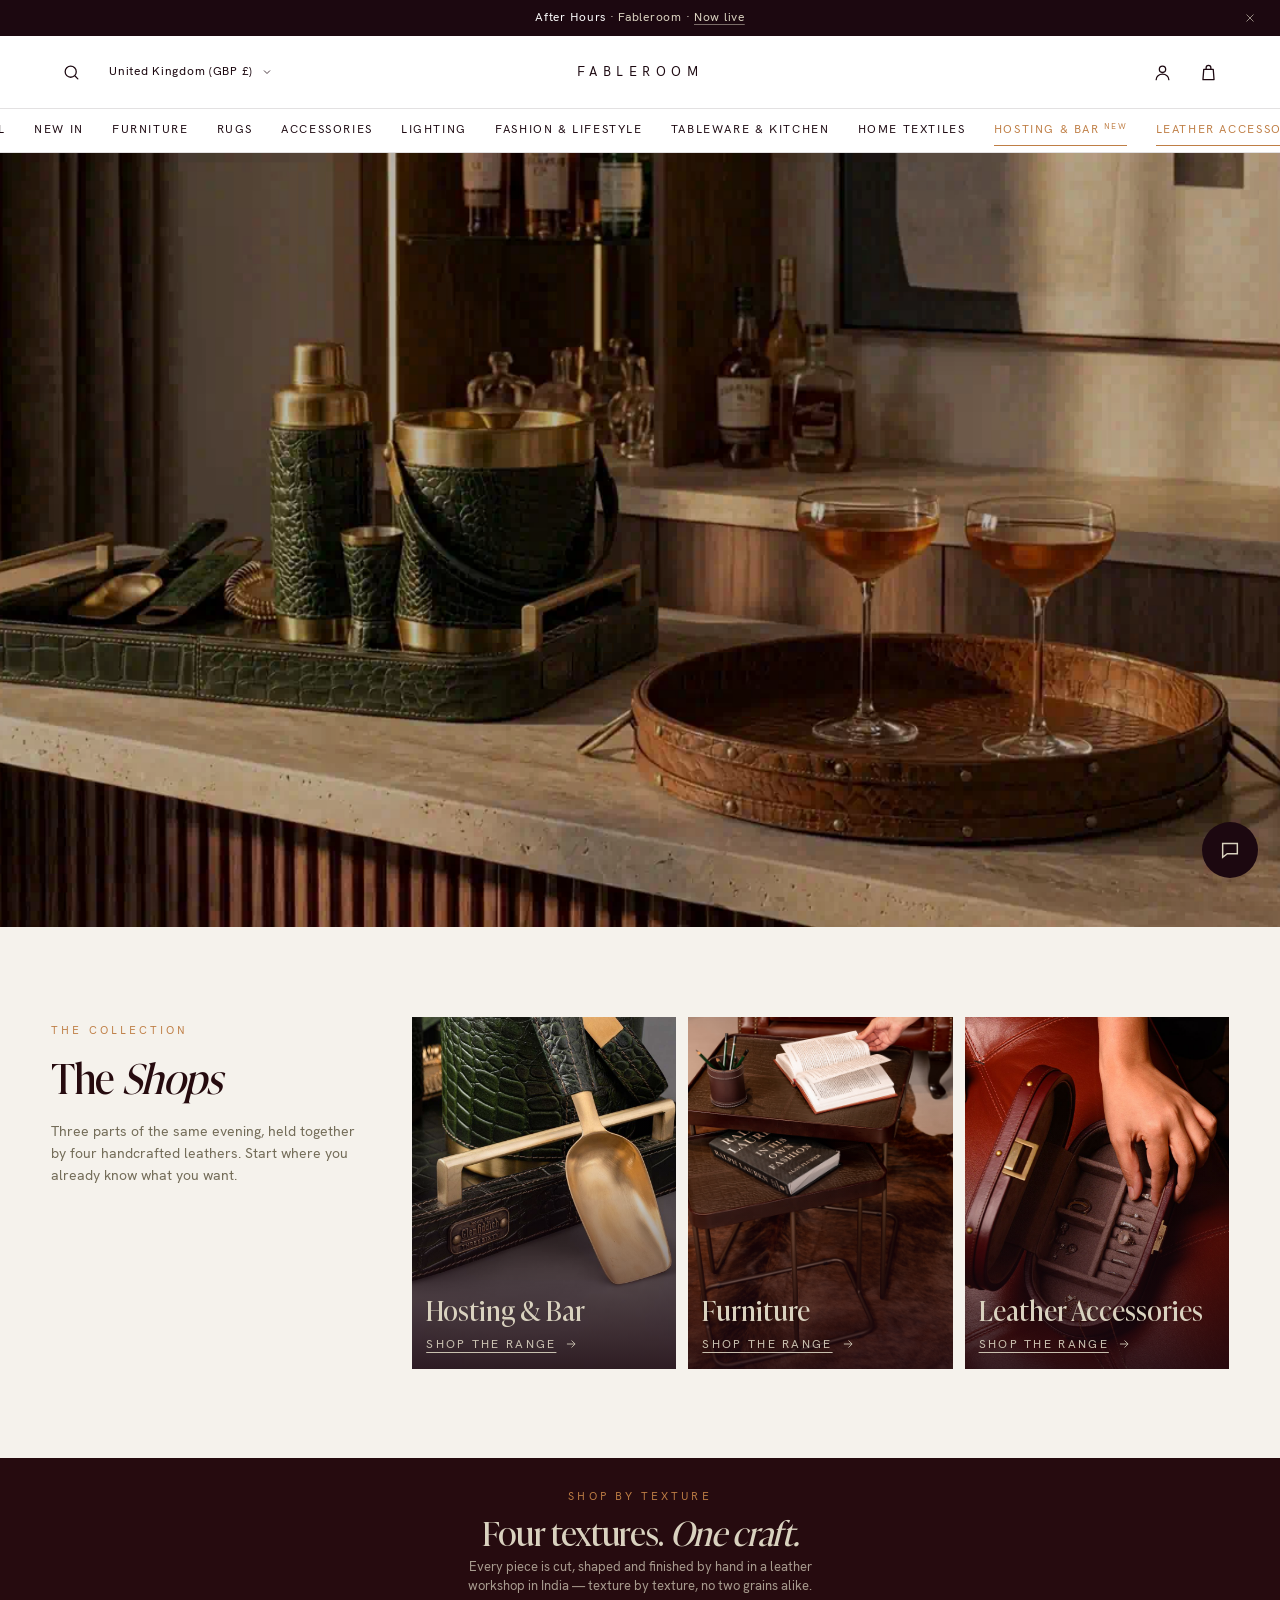
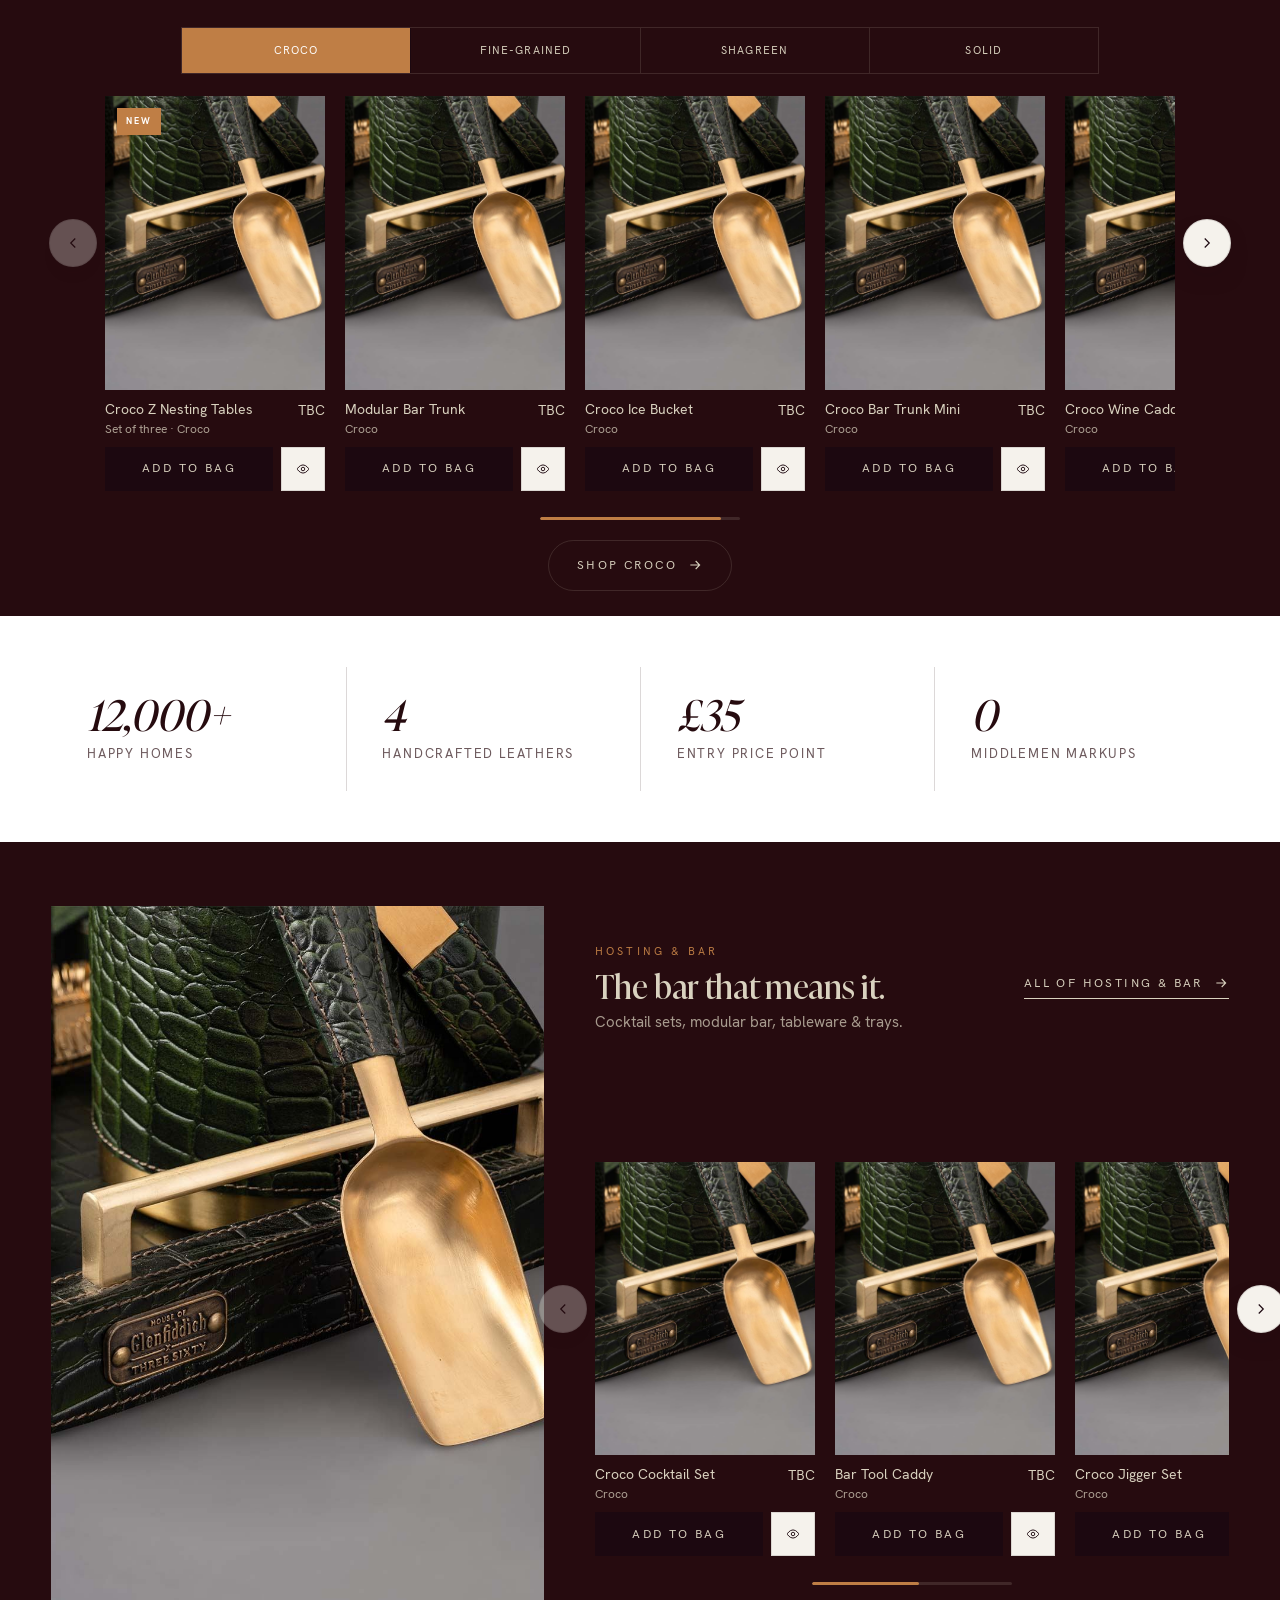
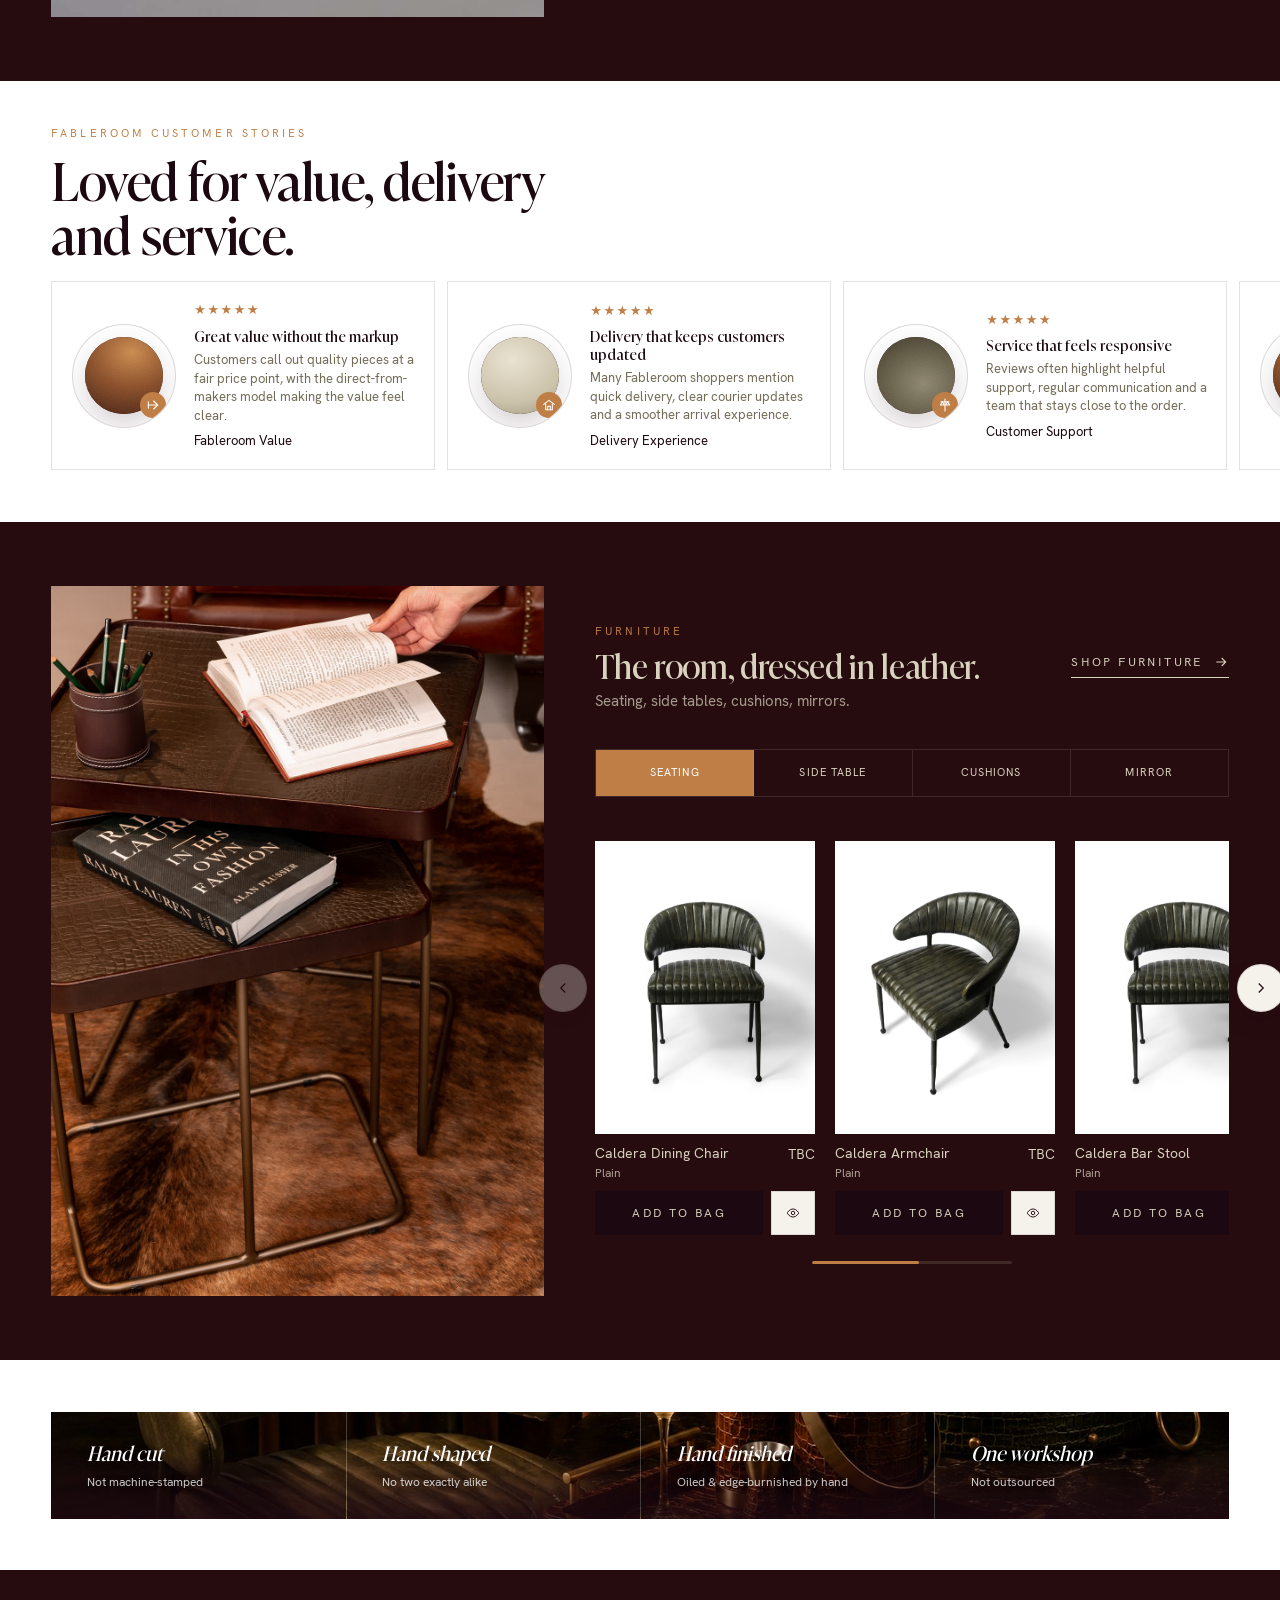
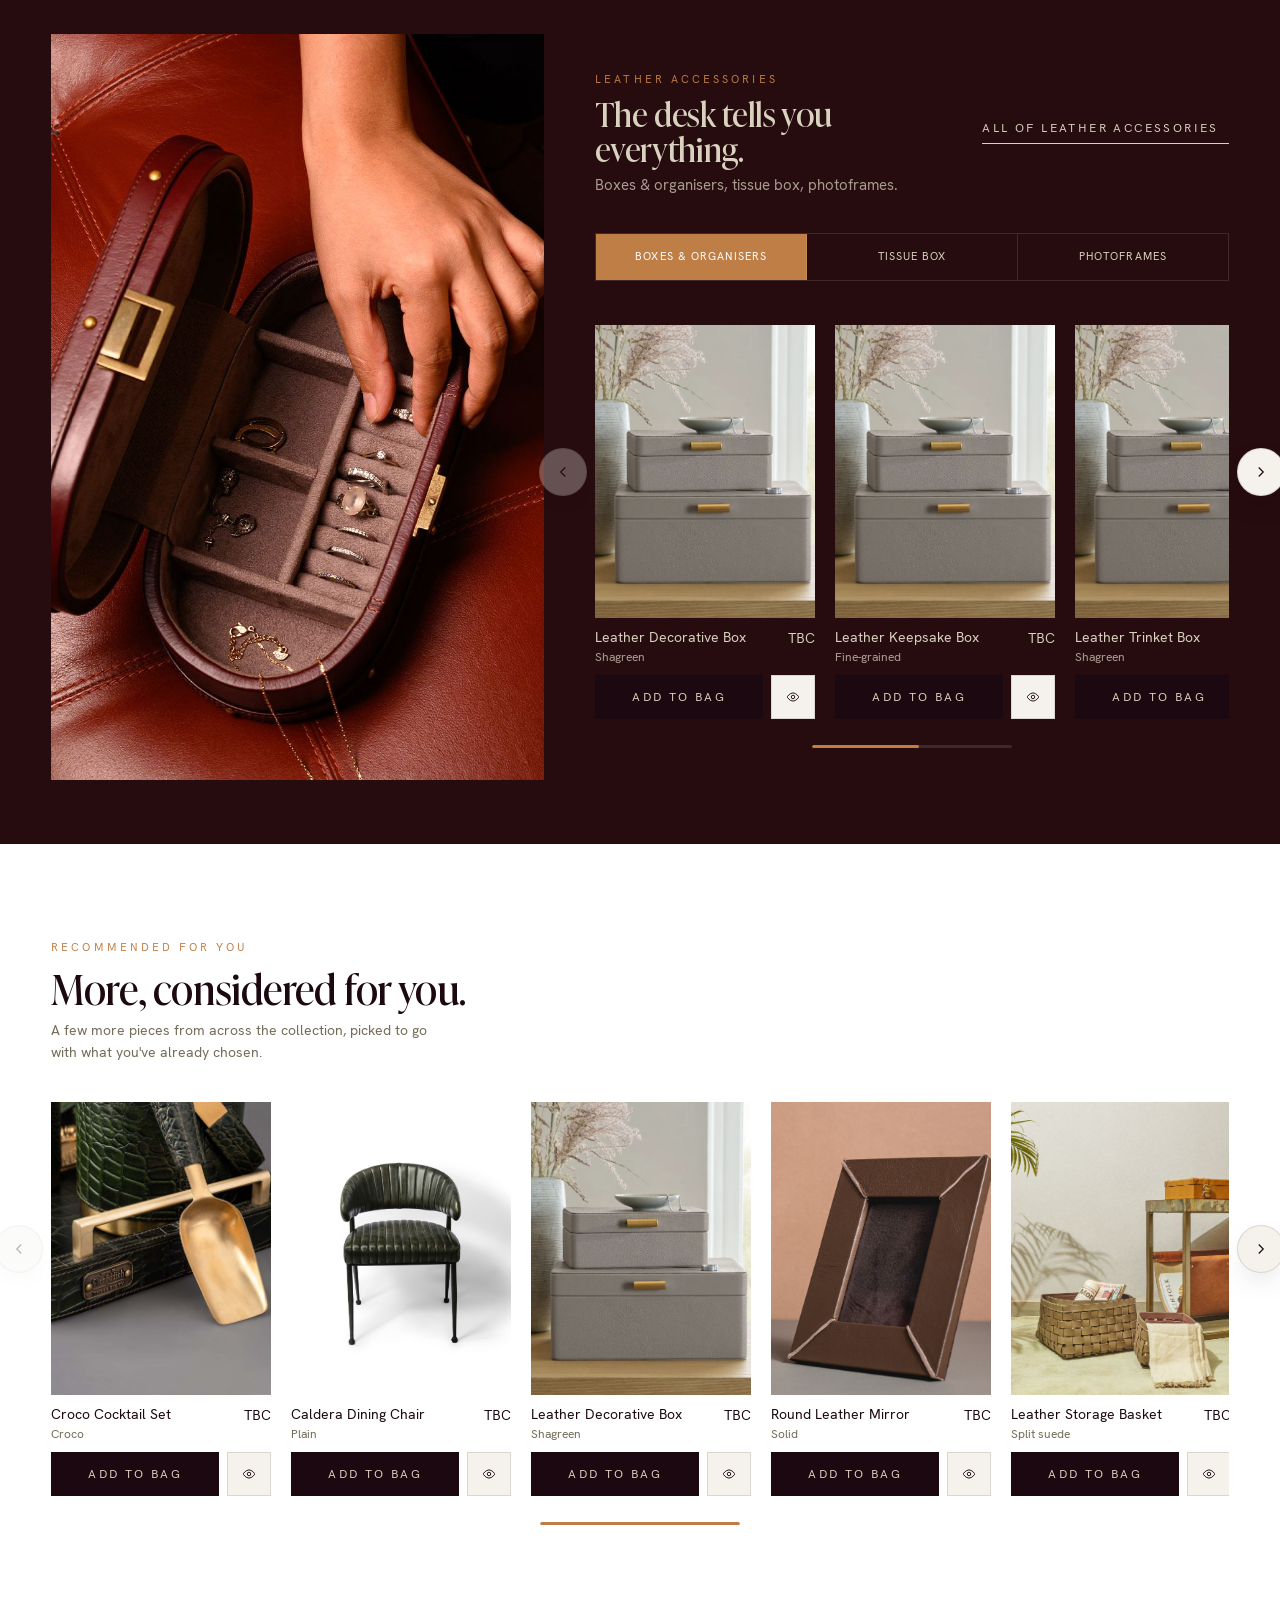
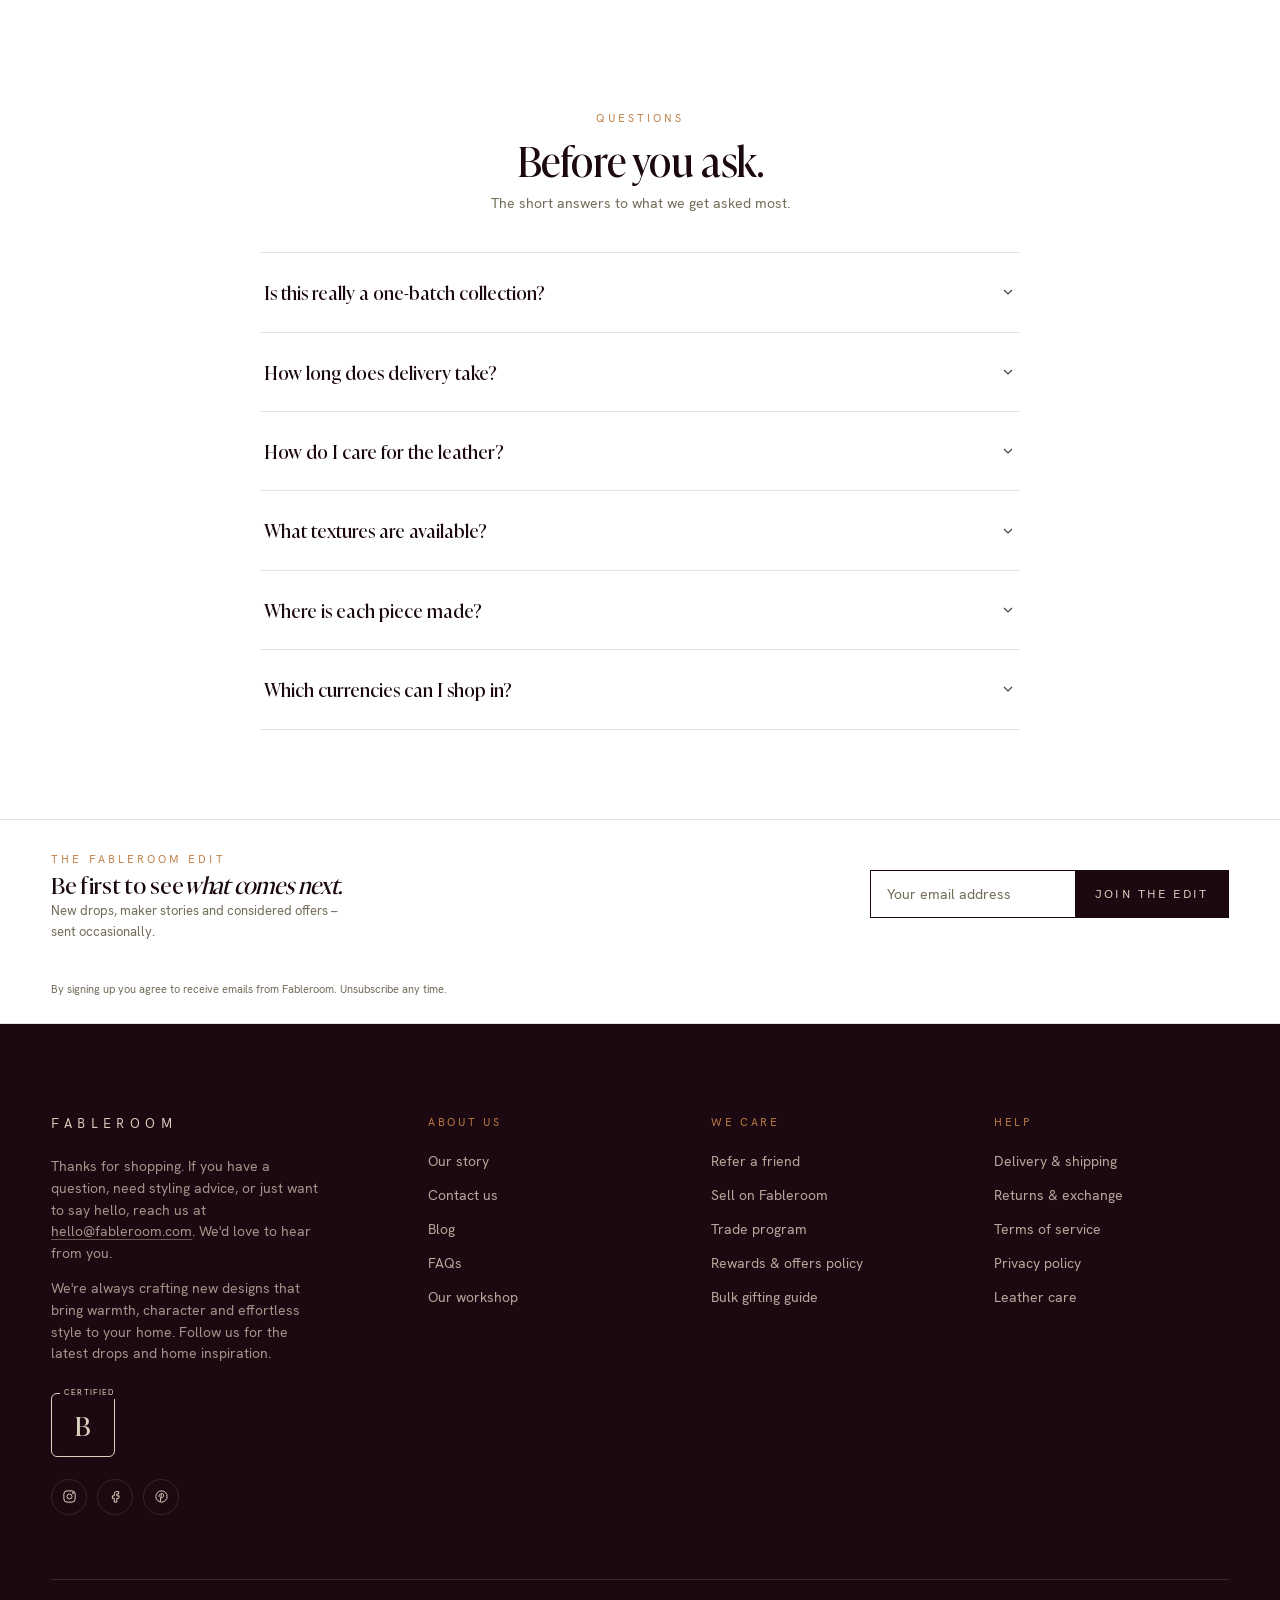
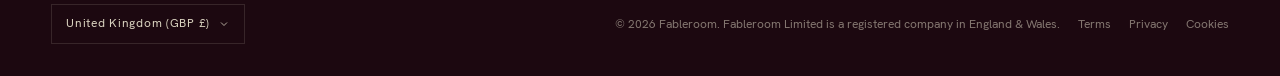
==== after-hours.html @ 5e35eaef "Underline the active subcategory tab on mobile Explicit follow-up to the borderless-tabs change - th" ====
﻿<!DOCTYPE html>
<html lang="en-GB">
<head>
<meta charset="utf-8">
<meta name="viewport" content="width=device-width, initial-scale=1">
<title>After Hours. – Fableroom</title>
<meta name="description" content="After Hours. A leather collection for evenings worth dressing for. 28 styles. Handmade in India.">
<link rel="stylesheet" href="brand-fonts.css">
<style>
:root{
  --licorice:#260B0F;
  --deep:#1C0810;
  --caramel:#BF7E45;
  --bone:#D9D2BF;
  --grey:#736C58;
  --off:#F5F2EC;
  --ink:#1C0810;
  --ink-soft:#4A3A3A;
  --line:rgba(28,8,16,.12);
  --line-dark:rgba(217,210,191,.14);
  --font-display:'IvyPresto Display',Georgia,'Times New Roman',serif;
  --font-body:'HK Grotesk',system-ui,-apple-system,'Segoe UI',sans-serif;
  --ease:cubic-bezier(.22,.61,.36,1);
  --ease-out:cubic-bezier(.16,1,.3,1);
  --t-fast:220ms;
  --t-med:360ms;
  --t-slow:640ms;
  --nav-h:72px;
  --promo-h:36px;
  --gutter:clamp(20px,4vw,64px);
  --max:1440px;
  --band-pad:clamp(24px,7vw,140px);
  /* Spacing scale – every section's vertical rhythm and every grid gap draws from these, so spacing reads as one system rather than one-off values per section. */
  --space-xs:clamp(8px,1vw,12px);
  --space-sm:clamp(12px,1.6vw,20px);
  --space-md:clamp(20px,2.6vw,32px);
  --space-lg:clamp(32px,4vw,48px);
  --sec-pad:clamp(56px,7vw,96px);
  --sec-pad-lg:clamp(80px,9.5vw,140px);
}
*{box-sizing:border-box;margin:0;padding:0}
html{scroll-behavior:smooth;-webkit-text-size-adjust:100%}
body{background:#fff;color:var(--ink);font-family:var(--font-body);font-size:15px;line-height:1.6;-webkit-font-smoothing:antialiased;overflow-x:hidden}
img,svg{display:block;max-width:100%}
a{color:inherit;text-decoration:none}
button{font:inherit;color:inherit;background:none;border:0;cursor:pointer}
ul{list-style:none}
:focus-visible{outline:2px solid var(--caramel);outline-offset:3px;border-radius:2px}
.sr-only{position:absolute;width:1px;height:1px;padding:0;margin:-1px;overflow:hidden;clip:rect(0,0,0,0);white-space:nowrap;border:0}

.wrap{max-width:var(--max);margin:0 auto;padding-left:var(--gutter);padding-right:var(--gutter)}
.eyebrow{font-family:var(--font-body);font-size:11px;font-weight:500;letter-spacing:.28em;text-transform:uppercase;color:var(--caramel)}
.display{font-family:var(--font-display);font-weight:400;letter-spacing:-.01em;line-height:1}
.display em{font-style:italic}
h2.display{font-size:clamp(34px,4.4vw,60px);line-height:1.02}
.sec-head{display:flex;align-items:flex-end;justify-content:space-between;gap:24px;margin-bottom:clamp(28px,3vw,44px)}
.sec-head .num{font-family:var(--font-display);font-style:italic;font-size:clamp(40px,5vw,68px);color:var(--caramel);line-height:.9;margin-right:20px}
.sec-head .lede{color:var(--grey);max-width:44ch;font-size:15px;margin-top:10px}
.link-arrow{display:inline-flex;align-items:center;gap:10px;font-size:12px;letter-spacing:.2em;text-transform:uppercase;font-weight:500;padding-bottom:6px;position:relative;white-space:nowrap}
.link-arrow::after{content:"";position:absolute;left:0;right:0;bottom:0;height:1px;background:currentColor;transform-origin:left;transition:transform var(--t-med) var(--ease)}
.link-arrow:hover::after,.link-arrow:focus-visible::after{transform:scaleX(.4)}
.link-arrow svg{width:16px;height:16px;transition:transform var(--t-med) var(--ease)}
.link-arrow:hover svg{transform:translateX(4px)}
/* Reusable pill modifier — a bordered, no-underline pill instead of the plain underlined
   link style. First built for Shop by Texture's "Shop All" CTA (.mf-foot), now also used
   for the category-split sections' "All of..." link, moved up beside the heading. */
.link-arrow.pill{padding:10px 20px;border:1px solid var(--line);border-radius:999px;flex:none}
.link-arrow.pill::after{content:none}
.link-arrow.pill:hover{background:var(--caramel);border-color:var(--caramel);color:#fff}
.category-split.on-colored .link-arrow.pill{border-color:var(--line-dark)}

/* ---------- Image placeholders (swap for renders) ---------- */
.ph{position:relative;overflow:hidden;background:#3a1a16;isolation:isolate}
.ph::before{content:"";position:absolute;inset:0;background:var(--ph-bg,linear-gradient(135deg,#4a2118 0%,#2a0f12 55%,#1c0810 100%))}
.ph::after{content:"";position:absolute;inset:-50%;opacity:.28;mix-blend-mode:soft-light;background-image:url("data:image/svg+xml,%3Csvg xmlns='http://www.w3.org/2000/svg' width='160' height='160'%3E%3Cfilter id='n'%3E%3CfeTurbulence type='fractalNoise' baseFrequency='.85' numOctaves='3' stitchTiles='stitch'/%3E%3C/filter%3E%3Crect width='100%25' height='100%25' filter='url(%23n)'/%3E%3C/svg%3E");background-size:160px 160px}
.ph .ph-tag{position:absolute;left:14px;bottom:12px;z-index:1;font-size:10px;letter-spacing:.18em;text-transform:uppercase;color:rgba(217,210,191,.55);pointer-events:none}
.ph.img-cover{width:100%;height:100%;object-fit:cover;display:block;background:#e9e3d6}
.ph.img-cover::before,.ph.img-cover::after{content:none}
.hero .ph-tag,.tile .ph-tag,.furniture .visual .ph-tag,.modal .media .ph-tag{left:auto;bottom:auto;top:14px;right:14px;text-align:right}
.ph.warm{--ph-bg:radial-gradient(120% 90% at 70% 30%,#8a4a2a 0%,#4a2118 40%,#1c0810 100%)}
.ph.olive{--ph-bg:radial-gradient(110% 90% at 30% 70%,#5b5a3a 0%,#33301f 45%,#1c0810 100%)}
.ph.caramel{--ph-bg:radial-gradient(120% 100% at 60% 20%,#c98a4e 0%,#8a4f2a 45%,#3a1a12 100%)}
.ph.bone{--ph-bg:radial-gradient(120% 100% at 40% 30%,#e9e2d0 0%,#c9c0a8 55%,#8f846b 100%)}
.ph.grey{--ph-bg:radial-gradient(110% 90% at 60% 60%,#8e8670 0%,#5f5843 50%,#2f2a20 100%)}
.ph.deep{--ph-bg:radial-gradient(120% 100% at 50% 100%,#3a1414 0%,#1c0810 65%)}
.ph.croco{--ph-bg:repeating-radial-gradient(circle at 30% 30%,rgba(255,255,255,.04) 0 3px,transparent 3px 9px),radial-gradient(120% 100% at 60% 30%,#6b3a22 0%,#3a1a12 55%,#1c0810 100%)}
.ph.shagreen{--ph-bg:repeating-radial-gradient(circle,rgba(255,255,255,.07) 0 1px,transparent 1px 5px),radial-gradient(120% 100% at 40% 40%,#7a6b52 0%,#4d4331 55%,#2a2318 100%)}
.ph.hair{--ph-bg:repeating-linear-gradient(112deg,rgba(255,255,255,.05) 0 1px,transparent 1px 4px),radial-gradient(120% 100% at 50% 20%,#a07a58 0%,#5a3a26 50%,#2a1610 100%)}
.ph.waxy{--ph-bg:linear-gradient(160deg,rgba(255,255,255,.14),transparent 40%),radial-gradient(120% 100% at 60% 60%,#8a4a2a 0%,#5a2a1a 50%,#2a1010 100%)}

/* ---------- Promo bar ---------- */
.promo{background:var(--deep);color:var(--bone);height:var(--promo-h);display:flex;align-items:center;justify-content:center;position:relative;font-size:12px;letter-spacing:.06em;transition:height var(--t-med) var(--ease),opacity var(--t-med) var(--ease)}
.promo[hidden]{display:none}
.promo b{font-weight:500;color:#fff}
.promo .promo-msgs{position:relative;height:100%;display:grid;place-items:center;overflow:hidden;flex:1;text-align:center;padding:0 48px}
.promo .promo-msgs span{grid-area:1/1;opacity:0;transform:translateY(8px);transition:opacity var(--t-slow) var(--ease),transform var(--t-slow) var(--ease)}
.promo .promo-msgs span.is-on{opacity:1;transform:none}
.promo .promo-msgs a{text-decoration:underline;text-underline-offset:3px;text-decoration-color:rgba(217,210,191,.5)}
.promo-close{position:absolute;right:12px;top:0;height:100%;width:36px;display:grid;place-items:center;color:var(--bone);opacity:.7;transition:opacity var(--t-fast)}
.promo-close:hover{opacity:1}

/* ---------- Header / nav ---------- */
.site-header{position:sticky;top:0;z-index:60;background:#fff;border-bottom:1px solid var(--line);transition:box-shadow var(--t-med) var(--ease),background var(--t-med) var(--ease)}
.site-header.is-stuck{box-shadow:0 8px 32px -18px rgba(28,8,16,.35);background:rgba(245,242,236,.94);backdrop-filter:saturate(1.2) blur(10px)}
.nav-row{height:var(--nav-h);display:grid;grid-template-columns:1fr auto 1fr;align-items:center;transition:height var(--t-med) var(--ease)}
.site-header.is-stuck .nav-row{height:60px}
.logo{font-family:var(--font-body);font-weight:500;letter-spacing:.42em;font-size:13px;text-transform:uppercase;justify-self:center;color:var(--ink)}
.nav-left,.nav-right{display:flex;align-items:center;gap:6px}
.nav-right{justify-self:end}
.icon-btn{width:40px;height:40px;display:grid;place-items:center;border-radius:50%;position:relative;color:var(--ink);transition:background var(--t-fast)}
.icon-btn:hover{background:rgba(28,8,16,.06)}
.icon-btn svg{width:19px;height:19px;stroke:currentColor;fill:none;stroke-width:1.6;stroke-linecap:round;stroke-linejoin:round}
.bag-count{position:absolute;top:5px;right:3px;min-width:16px;height:16px;padding:0 4px;border-radius:999px;background:var(--caramel);color:var(--deep);font-size:10px;font-weight:600;display:grid;place-items:center;transform:scale(0);transition:transform var(--t-med) var(--ease-out)}
.bag-count.is-on{transform:scale(1)}
.bag-count.bump{animation:bump 420ms var(--ease-out)}
@keyframes bump{0%{transform:scale(1)}40%{transform:scale(1.35)}100%{transform:scale(1)}}
.burger{display:none}
.burger span{display:block;width:20px;height:1.5px;background:currentColor;margin:5px auto;transition:transform var(--t-med) var(--ease),opacity var(--t-fast)}

.nav-cats{border-top:1px solid var(--line);display:flex;justify-content:center;gap:clamp(14px,2.2vw,34px);height:44px;align-items:center;font-size:11.5px;letter-spacing:.14em;text-transform:uppercase;font-weight:500;transition:height var(--t-med) var(--ease),opacity var(--t-med) var(--ease)}
.site-header.is-stuck .nav-cats{height:0;opacity:0;overflow:hidden;border-top-color:transparent}
.nav-cats a{position:relative;padding:6px 0;white-space:nowrap}
.nav-cats a::after{content:"";position:absolute;left:0;right:0;bottom:0;height:1px;background:var(--caramel);transform:scaleX(0);transform-origin:left;transition:transform var(--t-med) var(--ease)}
.nav-cats a:hover::after,.nav-cats a:focus-visible::after,.nav-cats a.is-new::after{transform:scaleX(1)}
.nav-cats a.is-new{color:var(--caramel)}
.nav-cats .tag-new{font-size:8px;letter-spacing:.2em;vertical-align:top;margin-left:4px;color:var(--caramel)}

/* Currency dropdown */
.dd{position:relative}
.dd-btn{display:inline-flex;align-items:center;gap:8px;height:40px;padding:0 12px;border-radius:999px;font-size:12px;letter-spacing:.06em;transition:background var(--t-fast)}
.dd-btn:hover{background:rgba(28,8,16,.06)}
.dd-btn svg{width:12px;height:12px;stroke:currentColor;fill:none;stroke-width:1.6;transition:transform var(--t-med) var(--ease)}
.dd.is-open .dd-btn svg{transform:rotate(180deg)}
.dd-menu{position:absolute;top:calc(100% + 8px);right:0;min-width:200px;background:#fff;border:1px solid var(--line);box-shadow:0 18px 48px -20px rgba(28,8,16,.4);padding:6px;opacity:0;transform:translateY(-6px);pointer-events:none;transition:opacity var(--t-fast) var(--ease),transform var(--t-fast) var(--ease);z-index:70}
.dd.is-open .dd-menu{opacity:1;transform:none;pointer-events:auto}
.dd-menu.up{top:auto;bottom:calc(100% + 8px);right:auto;left:0}
.dd-menu button{display:flex;width:100%;justify-content:space-between;align-items:center;padding:10px 12px;font-size:13px;text-align:left;transition:background var(--t-fast)}
.dd-menu button:hover{background:var(--off)}
.dd-menu button[aria-selected="true"]{color:var(--caramel)}
.dd-menu button small{color:var(--grey);font-size:11px}

/* Drawer */
.drawer{position:fixed;inset:0;z-index:80;pointer-events:none}
.drawer .scrim{position:absolute;inset:0;background:rgba(28,8,16,.5);opacity:0;transition:opacity var(--t-med) var(--ease)}
.drawer .panel{position:absolute;top:0;left:0;bottom:0;width:min(86vw,380px);background:var(--off);transform:translateX(-100%);transition:transform var(--t-slow) var(--ease-out);display:flex;flex-direction:column;padding:20px 24px 32px;overflow-y:auto}
.drawer.is-open{pointer-events:auto}
.drawer.is-open .scrim{opacity:1}
.drawer.is-open .panel{transform:none}
.drawer-head{display:flex;justify-content:space-between;align-items:center;margin-bottom:24px}
.drawer nav a{display:flex;justify-content:space-between;align-items:center;padding:14px 0;border-bottom:1px solid var(--line);font-size:14px;letter-spacing:.1em;text-transform:uppercase;font-weight:500}
.drawer nav a.is-new{color:var(--caramel)}
.drawer .drawer-foot{margin-top:auto;padding-top:24px;color:var(--grey);font-size:13px}

/* ---------- Hero ---------- */
.hero{position:relative;height:clamp(560px,86vh,860px);color:var(--bone);display:flex;align-items:flex-end;overflow:hidden}
.hero .ph{position:absolute;inset:0;z-index:0;transform:scale(1.06);transition:transform 1.8s var(--ease-out)}
.hero.is-in .ph{transform:scale(1)}
.hero .ph::before{background:var(--ph-bg)}
.hero-video{position:absolute;inset:0;z-index:1;width:100%;height:100%;object-fit:cover;transform:scale(1.06);transition:transform 1.8s var(--ease-out)}
.hero.is-in .hero-video{transform:scale(1)}
.hero-video.mobile{display:none}
@media (max-width:900px){
  .hero-video.desktop{display:none}
  .hero-video.mobile{display:block}
}
.btn{display:inline-flex;align-items:center;justify-content:center;gap:10px;height:48px;padding:0 26px;font-size:12px;letter-spacing:.2em;text-transform:uppercase;font-weight:500;transition:background var(--t-fast),color var(--t-fast),transform var(--t-fast),border-color var(--t-fast)}
.btn:active{transform:translateY(1px)}
.btn-caramel{background:var(--caramel);color:var(--deep)}
.btn-caramel:hover{background:#cf9058}
.btn-outline{border:1px solid currentColor}
.btn-outline:hover{background:var(--bone);color:var(--deep);border-color:var(--bone)}
.btn-dark{background:var(--deep);color:var(--bone)}
.btn-dark:hover{background:var(--licorice)}

/* ---------- Reveal ---------- */
.reveal{opacity:0;transform:translateY(28px);transition:opacity var(--t-slow) var(--ease),transform var(--t-slow) var(--ease-out)}
.reveal.is-in{opacity:1;transform:none}
.reveal[data-delay="1"]{transition-delay:.08s}.reveal[data-delay="2"]{transition-delay:.16s}.reveal[data-delay="3"]{transition-delay:.24s}.reveal[data-delay="4"]{transition-delay:.32s}
/* Grouped grids/rows: the wrapper is the scroll trigger, but each child gets its own staggered fade+rise rather than moving as one flat block */
.mf-row-wrap.reveal{opacity:1;transform:none}
.mf-row-wrap.reveal .product-card{opacity:0;transform:translateY(22px);transition:opacity .7s var(--ease),transform .7s var(--ease-out)}
.mf-row-wrap.reveal.is-in .product-card{opacity:1;transform:none}
.mf-row-wrap.reveal .product-card:nth-child(2){transition-delay:.06s}
.mf-row-wrap.reveal .product-card:nth-child(3){transition-delay:.12s}
.mf-row-wrap.reveal .product-card:nth-child(4){transition-delay:.18s}
.mf-row-wrap.reveal .product-card:nth-child(5){transition-delay:.24s}
.mf-row-wrap.reveal .product-card:nth-child(6){transition-delay:.3s}
.mf-row-wrap.reveal .product-card:nth-child(7){transition-delay:.36s}
.mf-row-wrap.reveal .product-card:nth-child(8){transition-delay:.42s}

/* ---------- Categories (The Shops) ---------- */
.categories{background:var(--off);color:var(--ink);padding:var(--sec-pad) 0}
.categories .wrap{display:grid;grid-template-columns:minmax(300px,1.15fr) 3fr;gap:var(--space-lg);align-items:start}
#catTitle{white-space:nowrap;color:var(--licorice)}
.categories h2{font-size:clamp(30px,3.2vw,46px);line-height:1.05}
.categories .intro{color:var(--grey);font-size:14px;margin-top:22px;max-width:40ch;font-weight:300}
.tiles{display:grid;grid-template-columns:repeat(3,1fr);gap:var(--space-xs)}
.tile{position:relative;aspect-ratio:3/4;overflow:hidden;display:block;color:var(--bone)}
.tile .ph{position:absolute;inset:0;transition:transform 1.1s var(--ease-out)}
.tile:hover .ph,.tile:focus-visible .ph{transform:scale(1.06)}
/* Gradient overlay for tile caption legibility (category tiles only — product cards no longer
   use an overlay, see the .product-card comment below). */
.tile::before{content:"";position:absolute;inset:0;z-index:1;background:linear-gradient(0deg,rgba(28,8,16,.85) 0%,rgba(28,8,16,.38) 38%,rgba(28,8,16,.04) 62%,transparent 80%);pointer-events:none}
.tile .cap{position:absolute;left:14px;right:26px;bottom:14px;z-index:2;text-align:left}
.tile .cap h3{font-family:var(--font-display);font-size:clamp(20px,2.1vw,30px);font-weight:400;line-height:1.05}
.tile .cap .go{display:inline-flex;align-items:center;gap:8px;margin-top:12px;font-size:11.5px;letter-spacing:.2em;text-transform:uppercase;text-decoration:underline;text-underline-offset:4px;color:var(--bone);opacity:.9;transition:opacity var(--t-med),transform var(--t-med) var(--ease)}
.tile .cap .go svg{width:14px;height:14px}
.tile:hover .cap .go{opacity:1;transform:translateX(4px)}

/* ---------- Product cards (Shop by Texture + category-split group grids — plain photo, no gradient overlay, name/price sit below the image in normal flow) ---------- */
.product-card{position:relative;display:flex;flex-direction:column;gap:10px;cursor:pointer}
.product-card .media{position:relative;aspect-ratio:3/4;overflow:hidden;isolation:isolate}
.product-card .media .ph{position:absolute;inset:0;transition:transform 1s var(--ease-out)}
.product-card:hover .media .ph{transform:scale(1.05)}
.product-card .badge{position:absolute;top:12px;left:12px;z-index:3;font-size:9px;letter-spacing:.22em;text-transform:uppercase;font-weight:600;padding:6px 9px;background:var(--off);color:var(--deep)}
.product-card .badge.caramel{background:var(--caramel);color:#fff}
.product-card .wish{position:absolute;top:10px;right:10px;z-index:3;width:34px;height:34px;border-radius:50%;display:grid;place-items:center;background:rgba(245,242,236,.9);color:var(--deep);opacity:0;transform:translateY(-6px);transition:opacity var(--t-fast),transform var(--t-fast),color var(--t-fast)}
.product-card:hover .wish,.product-card:focus-within .wish,.product-card .wish[aria-pressed="true"]{opacity:1;transform:none}
.product-card .wish[aria-pressed="true"]{color:var(--caramel)}
.product-card .wish svg{width:16px;height:16px;fill:none;stroke:currentColor;stroke-width:1.6}
.product-card .wish[aria-pressed="true"] svg{fill:currentColor}
.product-card .info{display:flex;justify-content:space-between;gap:12px;align-items:flex-start}
.product-card .name{font-size:14px;font-weight:400;line-height:1.35;color:var(--bone)}
.product-card .name small{display:block;color:rgba(217,210,191,.75);font-size:12px;margin-top:2px}
.product-card .price{font-size:14px;font-weight:500;white-space:nowrap;color:var(--bone)}
.product-card .price s{color:rgba(217,210,191,.6);font-weight:300;margin-right:6px}
/* Quick actions sit below the card, in normal flow — never over the photo */
.product-card .quick{display:flex;gap:8px}
.product-card .quick .btn{flex:1;height:44px;padding:0 14px;font-size:12px;background:var(--deep);color:var(--bone)}
.product-card .quick .btn:hover{background:var(--licorice)}
.product-card .quick .btn-ghost{background:var(--off);color:var(--deep);flex:0 0 44px;border:1px solid var(--line)}
.product-card .quick .btn-ghost:hover{background:#fff;border-color:var(--deep)}
.btn.is-added{background:var(--deep)!important;color:var(--bone)!important}

/* ---------- Carousel ---------- */
.edit{padding:clamp(72px,9vw,128px) 0 clamp(56px,6vw,88px)}
.edit .sec-head{align-items:flex-end}
.edit .sec-head .title{display:flex;align-items:flex-end}
.carousel{position:relative}
.track{display:grid;grid-auto-flow:column;grid-auto-columns:calc((100% - 3*var(--gap))/4);gap:var(--gap);--gap:clamp(12px,1.6vw,24px);overflow-x:auto;scroll-snap-type:x mandatory;scrollbar-width:none;-ms-overflow-style:none;padding-bottom:4px;cursor:grab;scroll-behavior:smooth}
.track::-webkit-scrollbar{display:none}
.track.is-dragging{cursor:grabbing;scroll-snap-type:none;scroll-behavior:auto}
.track.is-dragging *{pointer-events:none;user-select:none}
.track>.product-card{scroll-snap-align:start}
.car-nav{position:absolute;top:calc((100% - 78px)/2);width:48px;height:48px;border-radius:50%;background:var(--off);border:1px solid var(--line);display:grid;place-items:center;z-index:3;transform:translateY(-50%);box-shadow:0 12px 30px -16px rgba(28,8,16,.5);transition:background var(--t-fast),opacity var(--t-fast),transform var(--t-fast)}
.car-nav:hover{background:#fff}
.car-nav:disabled{opacity:.3;cursor:default}
.car-nav svg{width:18px;height:18px;stroke:currentColor;fill:none;stroke-width:1.6}
.car-nav.prev{left:-24px}.car-nav.next{right:-24px}
.dots{display:flex;justify-content:center;gap:8px;margin-top:28px}
.dots button{width:28px;height:18px;display:grid;place-items:center}
.dots button i{display:block;width:100%;height:1.5px;background:rgba(28,8,16,.18);transition:background var(--t-med),transform var(--t-med)}
.dots button[aria-current="true"] i{background:var(--deep)}

/* ---------- Shop by Texture (formerly "Materials") — plain white section, no banner image behind the
   header (explicit client direction: this is an L3 product-discovery layer, not a hero-style lead-in),
   boxed tab bar with a solid active segment, and product cards instead of subcategory tiles ---------- */
.material-filter{position:relative;background:var(--licorice);color:var(--bone);padding:clamp(17px,2.15vw,25px) 0 clamp(17px,2.15vw,25px)}
.mf-head{width:100%;text-align:center;max-width:1020px;margin:0 auto}
.mf-head .eyebrow{color:var(--caramel)}
.mf-head h2{margin-top:8px;font-size:clamp(22px,2.6vw,34px);line-height:1.05;color:var(--bone);white-space:nowrap}
.mf-sub{margin:8px auto 0;max-width:52ch;color:rgba(217,210,191,.72);font-size:13px;line-height:1.4}
/* .tabs (base rule) sets flex-wrap:wrap and comes later in the cascade than a single-class .mf-tabs
   selector would, silently overriding nowrap — the two-class selector here wins on specificity so the
   tab bar reliably stays a single row instead of wrapping into an uneven, gap-leaving second line. */
.tabs.mf-tabs{justify-content:flex-start;flex-wrap:nowrap;gap:0;margin:var(--space-md) auto 0;width:100%;max-width:100%;border:1px solid var(--line-dark);overflow-x:auto;scrollbar-width:none;-ms-overflow-style:none}
.mf-tabs::-webkit-scrollbar{display:none}
.mf-tabs .tab{flex:1 1 0;min-width:122px;background:none;border:0;border-right:1px solid var(--line-dark);padding:14px 25px;font-size:11px;letter-spacing:.1em;text-transform:uppercase;color:var(--bone);white-space:nowrap;transition:background var(--t-fast),color var(--t-fast)}
.mf-tabs .tab:last-child{border-right:0}
.mf-tabs .tab[aria-selected="true"]{background:var(--caramel);color:#fff}
.mf-row-wrap{position:relative;z-index:3;margin-top:clamp(16px,2vw,22px);margin-left:auto;margin-right:auto}
/* max-width caps each row to a fixed number of cards' worth of width so the carousel
   ALWAYS shows a partial next card at the trailing edge on wide screens, instead of
   leaving it to chance whether the section's full available width happens to fit an
   exact number of cards (which produced no visible "peek" at some real browser widths —
   flagged explicitly: "product cards at 100% zoom should be 5th card half visible, i
   still don't see that change"). Below this width the row simply fills 100% and the
   peek still shows naturally since content still exceeds the container. */
#materials-filter .mf-row-wrap{max-width:calc(4.5 * clamp(180px,20vw,220px) + 4 * var(--space-sm))}
.grp-content .mf-row-wrap{max-width:calc(3.5 * clamp(190px,22vw,230px) + 3 * var(--space-sm))}
.mf-row{display:flex;gap:var(--space-sm);overflow-x:auto;scroll-behavior:smooth;scrollbar-width:none;-ms-overflow-style:none;padding-bottom:6px}
.mf-row.is-few{justify-content:center}
.mf-row::-webkit-scrollbar{display:none}
.mf-row .product-card{flex:0 0 clamp(180px,20vw,220px)}
.mf-row .product-card[hidden]{display:none}
/* Branded scroll progress — replaces the native scrollbar with something that matches the page */
.mf-scrollbar{position:relative;height:3px;max-width:200px;margin:20px auto 0;background:var(--line-dark);border-radius:999px;overflow:hidden}
.mf-scrollbar-thumb{position:absolute;top:0;left:0;height:100%;width:40%;background:var(--caramel);border-radius:999px;transform:translateX(0);transition:transform .12s linear}
/* Desktop-only prev/next arrows for the product row, reusing the site's .car-nav button language.
   Centered on the card height specifically (row-wrap also includes the scrollbar strip below the
   cards, so the true center sits slightly above the wrapper's own 50%), sitting outside the row
   in the surrounding gutter so they never overlap the first/last card. .car-nav's circle is always
   cream (--off) regardless of section, so the icon colour is pinned dark here rather than inherited
   — inheriting would turn light/bone on a dark section and disappear against the cream circle. */
.mf-nav{top:calc(50% - 16px);bottom:auto;color:var(--deep)}
.mf-nav.prev{left:-8px;transform:translate(-100%,-50%)}
.mf-nav.next{right:-8px;transform:translate(100%,-50%)}
@media (max-width:1100px){.mf-nav{display:none}}
.mf-foot{display:flex;justify-content:center;margin-top:clamp(14px,1.8vw,20px)}
.mf-foot .link-arrow.pill{padding:15px 28px;border:1px solid var(--line-dark);border-radius:999px;color:var(--bone)}
.mf-foot .link-arrow.pill::after{content:none}
.mf-foot .link-arrow.pill:hover{background:var(--caramel);border-color:var(--caramel);color:#fff}

/* ---------- Stat bar ---------- */
/* SUPERSEDED — the full-bleed dark photo band is gone; this is now a plain white, licorice-text
   "table" of numbers, using the same left/right gutter as every regular content section
   (`var(--gutter)`, not the wider `--band-pad`-style inset the photo-band version used). Borders
   are licorice at low opacity instead of the old bone/white ones, matching the section's own
   text colour instead of standing out against a photo. *Reason: explicit "remove the background
   and change the colour of the text to licorice... left and right the gutter as the page/section
   below it has... the table colour also to be licorice."* */
.stats{position:relative;overflow:hidden;color:var(--licorice);background:#fff;margin:clamp(32px,4vw,56px) 0}
.stats .wrap{position:relative;z-index:1;display:grid;grid-template-columns:repeat(4,1fr);gap:0;padding-left:var(--gutter);padding-right:var(--gutter)}
.stat{position:relative;min-height:clamp(88px,8.4vw,125px);display:grid;align-content:center;justify-items:start;gap:clamp(8px,.85vw,13px);padding:clamp(14px,2.1vw,29px) clamp(13px,2.8vw,38px);border-left:1px solid rgba(38,11,15,.16);text-align:left}
.stat:first-child{border-left:0}
.stat .v{font-family:var(--font-display);font-style:italic;font-size:clamp(27px,3.3vw,50px);line-height:.92;color:var(--licorice);font-variant-numeric:tabular-nums}
.stat .l{margin-top:0;font-size:clamp(11px,1vw,14px);letter-spacing:.14em;text-transform:uppercase;color:rgba(38,11,15,.68)}

/* ---------- Fact strip (section breaker, between Furniture and Leather Accessories) ---------- */
/* Exactly the footprint of .stats above (same min-height clamp, same margin, same 4-col/2-col/
   2x2 breakpoint behaviour) — chosen from a set of artifact mockups reviewed with the user
   ("Fact Strip — Words", concept 06 of 9). Photo-backed instead of flat colour, four short
   hand-made facts instead of numeric stats — no counting animation, just a quiet craft-claim
   pause between the two category sections. *Reason: explicit "let's go with this and keep it as
   a section breaker between furniture and leather accessories."* */
.fact-strip{position:relative;overflow:hidden;background:#fff;margin:var(--gutter) 0}
.fact-strip .ph{position:absolute;top:0;bottom:0;left:var(--gutter);width:calc(100% - var(--gutter)*2)}
.fact-strip .wrap{position:relative;z-index:1;display:grid;grid-template-columns:repeat(4,1fr);gap:0;padding-left:var(--gutter);padding-right:var(--gutter)}
.fs-item{position:relative;overflow:hidden;min-height:clamp(88px,8.4vw,125px);display:grid;align-content:center;justify-items:start;gap:clamp(8px,.85vw,13px);padding:clamp(14px,2.1vw,29px) clamp(13px,2.8vw,38px);border-left:1px solid rgba(255,255,255,.22);text-align:left}
.fs-item:first-child{border-left:0}
/* Same licorice gradient recipe as .tile::before (the category tile overlay), applied per item so
   each quarter of the strip gets its own independent bottom-up fade for caption legibility. */
.fs-item::before{content:"";position:absolute;inset:0;z-index:0;background:linear-gradient(0deg,rgba(28,8,16,.85) 0%,rgba(28,8,16,.38) 38%,rgba(28,8,16,.04) 62%,transparent 80%);pointer-events:none}
.fs-item .v{position:relative;z-index:1;font-family:var(--font-display);font-style:italic;font-size:clamp(16px,1.8vw,20px);line-height:1.1;color:#fff;text-shadow:0 1px 8px rgba(0,0,0,.4)}
.fs-item .l{position:relative;z-index:1;font-size:clamp(10px,.9vw,12px);line-height:1.35;color:rgba(255,255,255,.78);text-shadow:0 1px 6px rgba(0,0,0,.35)}

/* Trust break section intentionally removed — see CLAUDE.md section 8 (Open TODOs) for why
   and what a replacement needs to account for. Do not re-add the old .trust-break CSS from
   git history without reconsidering the design; it was removed by explicit request, not lost. */

/* ---------- Filter tabs (shared base, used by Materials section) ---------- */
.tabs{display:flex;flex-wrap:wrap;gap:8px;margin:26px 0 22px}
.tab{padding:9px 14px;border:1px solid var(--line);font-size:11px;letter-spacing:.16em;text-transform:uppercase;font-weight:500;transition:background var(--t-fast),color var(--t-fast),border-color var(--t-fast)}
.tab:hover{border-color:var(--deep)}
.tab[aria-selected="true"]{background:var(--deep);color:var(--bone);border-color:var(--deep)}

/* ---------- Category split (Hosting & Bar / Furniture / Leather Accessories) ---------- */
.category-split{overflow:hidden}
/* Hosting & Bar and Leather Accessories (the two sections using this shared banner+panel grid at
   the time) had no top/bottom breathing room of their own — the banner image filled flush to the
   very top of the section with zero margin, so the section immediately above/below touched it
   directly. Matches the same margin value `.stats` already uses for the same "give this section
   its own space" purpose. *Reason: explicit "there is no space between the category banner and
   the section end, introduce equal space."* Furniture uses this same `.cs-grid` now too (it used
   to be `.cs-backdrop`, a full-bleed photo layout that didn't use `.cs-grid` at all — see that
   section's own history further down). */
/* SUPERSEDED (again) — the banner column is back for Hosting & Bar and Leather Accessories, and
   Furniture is restructured onto this same `.cs-grid`/`.cs-visual`/`.cs-panel` pattern too (see
   each section's own SUPERSEDED note below) — but DESKTOP ONLY this time; mobile stays
   banner-less (`.cs-visual{display:none}` inside the `900px` breakpoint), a genuinely new
   variation, not simply undoing the earlier removal. `.cs-grid` is back to the two-column
   `.85fr 1.15fr` split on desktop, reset to a single column on mobile. *Reason: explicit "in
   desktop for these sections - hosting and bar and leather accessories - lets bring back the
   desktop banner which used to be there earlier only on desktop please."* */
.cs-grid{display:grid;grid-template-columns:.85fr 1.15fr;margin:clamp(40px,5vw,64px) 0}
.cs-visual{position:relative;overflow:hidden;min-height:clamp(160px,19.6vw,250px)}
.cs-visual .ph{position:absolute;inset:0}
/* Mobile-only hero banner, a separate element from the desktop .cs-visual — see its own
   locked-decision note near the 600px breakpoint for why it's duplicated rather than reordered. */
.cs-visual-m{display:none;position:relative;overflow:hidden}
.cs-visual-m .ph{position:absolute;inset:0}
/* "Explore now" CTA overlaid on the category banner — hidden on desktop (that banner stays
   plain/no-text per its own locked decision), shown via the 600px breakpoint below. Sized down
   30% from its first pass (padding 11px 18px->8px 13px, font 11px->8px, gap 8px->6px, icon
   14px->10px) — explicit "the banner cta... make it a little bit smaller please by 30%... its too
   big right now." */
.cs-visual-cta{display:none;position:absolute;left:16px;bottom:16px;z-index:2;align-items:center;gap:6px;padding:8px 13px;background:var(--off);color:var(--deep);font-size:8px;letter-spacing:.14em;text-transform:uppercase;border-radius:999px;box-shadow:0 4px 14px rgba(28,8,16,.22)}
.cs-visual-cta svg{width:10px;height:10px;stroke:currentColor;fill:none;stroke-width:1.6}
/* min-width:0 is required: .cs-panel is a CSS Grid item, and a grid item's default
   min-width:auto uses its content's min-content size as a hard floor — the .grp-row
   carousel's un-scrolled content (5+ cards laid end to end) has a huge min-content
   width, which without this override forces the grid column to grow past its intended
   1.15fr share and collapses the .cs-visual banner column down to almost nothing (on
   mobile, where the banner is hidden and .cs-grid is a single column, it would instead
   force the whole page to overflow horizontally — still needed either way). */
/* SUPERSEDED — no more uniform `gap` between cs-panel's children (cs-head-row, cs-groups,
   grp-content) — a single small gap value made every transition feel the same distance apart,
   reported as "too close" between the heading block and the group circles specifically. Spacing
   is deliberate per-transition now via margin-top on `.cs-groups` (a clear break from the heading
   block) and `.grp-content` (a smaller, closer step down to the carousel) — see those rules. */
.cs-panel{padding:var(--space-md) var(--gutter);display:flex;flex-direction:column;justify-content:center;min-width:0}
.category-split.on-colored .cs-panel{background:var(--deep);color:var(--bone)}
.category-split.on-colored .cs-sub{color:rgba(217,210,191,.72)}
.category-split.on-colored .link-arrow{color:var(--bone)}
.category-split.on-white .cs-panel{background:#fff;color:var(--ink)}
.category-split.on-white .cs-sub{color:var(--grey)}
.cs-head h2{font-size:clamp(24px,2.6vw,34px);line-height:1.05;margin:6px 0 7px}
/* The "All of..." CTA now sits beside the heading/subheading instead of below the product
   carousel — removes a whole row (link + its gap) from the panel's vertical stack, which is
   part of how these sections got shorter without shrinking the product cards back down. */
.cs-head-row{display:flex;justify-content:space-between;align-items:center;gap:var(--space-md)}
.cs-head-row .cs-head{flex:1 1 auto;min-width:0}
.cs-sub{font-size:15px;max-width:48ch}

/* Group carousel – circular subcategory/group selector (birthstone-style: click a circle, the product
   grid below switches to that group). Replaces the old sub-grid/sub-tile navigation-tile pattern. No
   separate heading/description block under the circles — the active circle's own bold label is the
   only "which group am I looking at" indicator, so the group name isn't shown twice. */
.cs-groups{display:flex;flex-wrap:nowrap;border:1px solid var(--line);width:100%;margin-top:clamp(24px,3vw,36px)}
.grp-btn{flex:1 1 0;min-width:0;background:none;border:0;border-right:1px solid var(--line);padding:14px 18px;font-size:11px;letter-spacing:.1em;text-transform:uppercase;color:var(--grey);white-space:nowrap;overflow:hidden;text-overflow:ellipsis;cursor:pointer;transition:background var(--t-fast),color var(--t-fast)}
.grp-btn:last-child{border-right:0}
.grp-label{display:block}
.grp-btn[aria-selected="true"]{background:var(--licorice);color:#fff}
.category-split.on-colored .cs-groups{border-color:var(--line-dark)}
.category-split.on-colored .grp-btn{border-right-color:var(--line-dark);color:var(--bone)}
.category-split.on-colored .grp-btn[aria-selected="true"]{background:var(--caramel);color:#fff}
/* SUPERSEDED — `.grp-content` now DOES carry its own margin-top (a real, deliberate rule, not the
   double-counted-gap bug this comment used to warn about). `.cs-panel`/`.cs-glass-content` no
   longer have a uniform flex `gap` at all — spacing is per-transition now: `.cs-groups` gets a
   bigger margin-top (a clear break from the heading block above it), `.grp-content` gets a
   smaller one (a closer step down to the carousel it introduces). *Reason: explicit "the spacing
   is odd right now, too close [between the] heading and subheading and the group circles."* If
   you ever reintroduce a uniform `gap` on `.cs-panel`/`.cs-glass-content`, remove this margin
   again first — the double-gap bug this comment used to describe is a real risk if both exist
   at once. */
.grp-content{margin-top:clamp(16px,2vw,22px)}
/* .grp-row carries no layout rules of its own — it always appears combined with .mf-row
   (".mf-row grp-row"), which supplies the single-row horizontal-carousel layout, sizing,
   and [hidden] handling identically to Shop by Texture. See the carousel guideline in
   CLAUDE.md — every product-card row on the page shares this one mechanism. Card WIDTH is
   the one thing overridden below: .grp-row lives inside a narrower two-column banner+panel
   layout (~900-1030px available) rather than Shop by Texture's full-width section
   (~1300px), so it uses a smaller clamp to still land near the "several full cards + one
   partially cut off" carousel silhouette instead of showing barely 2 cards. */
.grp-row .product-card{flex-basis:clamp(190px,22vw,230px)}

/* SUPERSEDED — Hosting & Bar's banner is a plain full-bleed rectangle again, no rounded corners
   or lifted-card shadow — that "framed" treatment was explicitly rejected. What it kept: the
   banner no longer touches the true viewport edge with zero inset — it starts at var(--gutter),
   Product cards still match Shop by Texture's size (clamp(180px,20vw,220px), not the smaller
   shared clamp(190px,22vw,230px) Furniture/Accessories use) — a deliberate, explicit per-section
   divergence from the "all three category-split sections stay tightened together" pattern above,
   Hosting & Bar only. */
#hosting .grp-row .product-card{flex-basis:clamp(180px,20vw,220px)}
#hosting .grp-content .mf-row-wrap{max-width:calc(3.5 * clamp(180px,20vw,220px) + 3 * var(--space-sm))}
/* SUPERSEDED (three times) — the banner is back, desktop only. History: (1) plain full-bleed
   rectangle banner; (2) removed entirely, panel spanning full width with a width-cap+centering
   hack to keep the heading/CTA aligned with the carousel; (3) **this pass** — banner restored
   (`.cs-visual`, same photo, same `margin-left:var(--gutter)` inset), `.cs-grid` back to its
   shared two-column split, and the width-cap hack removed entirely since the banner column now
   does that alignment job naturally, the same way it always did before it was ever removed.
   Hosting & Bar's panel stays licorice (`var(--licorice)`, matching Shop by Texture exactly, not
   the generic `.on-colored` panel's `var(--deep)`) — the section itself (`#hosting`) also carries
   the same background so the top/bottom breathing-room margin on `.cs-grid` reads as one
   continuous licorice band. *Reason: explicit "in desktop for these sections - hosting and bar
   and leather accessories - lets bring back the desktop banner which used to be there earlier
   only on desktop please."* Mobile hides the banner entirely (see the `900px` breakpoint) rather
   than restoring its old mobile-specific sizing — a deliberate new "desktop only" variation. */
#hosting{background:var(--licorice)}
#hosting .cs-panel{background:var(--licorice)}
#hosting .cs-visual{margin-left:var(--gutter)}

/* SUPERSEDED (again) — Leather Accessories: banner is back, desktop only, same as Hosting & Bar
   above (same reasoning, same reason quote). Panel stays licorice/`on-colored` (was `on-white`
   before that). Card size/carousel max-width still match Hosting & Bar's (Shop-by-Texture-sized
   cards), per the standing "exactly the same as Hosting & Bar" rule — don't reintroduce a
   per-section divergence there. */
#accessories .grp-row .product-card{flex-basis:clamp(180px,20vw,220px)}
#accessories .grp-content .mf-row-wrap{max-width:calc(3.5 * clamp(180px,20vw,220px) + 3 * var(--space-sm))}
#accessories{background:var(--licorice)}
#accessories .cs-panel{background:var(--licorice)}
#accessories .cs-visual{margin-left:var(--gutter)}
/* Reset below 901px too — see the matching note on #hosting's identical rule above. */

/* SUPERSEDED (many times over) — Furniture is restructured onto the exact same shared
   `.cs-grid`/`.cs-visual`/`.cs-panel` markup Hosting & Bar and Accessories use, "for now" — banner
   left, panel right, desktop only (mobile hides the banner, see the `900px` breakpoint), no more
   full-bleed photo backdrop, no more frosted-glass card. History: (1) a full vertical "magazine"
   stack (1145px tall); (2) a banner-strip + 2-column split; (3) a full-bleed photo backdrop behind
   a frosted-glass `.cs-glass` card; (4) the photo backdrop removed, `.cs-glass` kept purely as a
   raised "card" visual treatment with nothing left to blur; (5) **this pass** — `.cs-glass`/
   `.cs-backdrop`/`.cs-glass-content` dropped entirely. `#furniture` is `class="category-split
   on-colored"` now (was `cs-backdrop`), which gives it bone text and muted-bone sub/label colours
   via the shared `.category-split.on-colored` rules — no Furniture-specific text-colour overrides
   needed any more. *Reason: explicit "we remove the glass effect from furniture and match the
   layout of hosting and bar for now."* Don't reintroduce `.cs-backdrop`/`.cs-glass`/
   `.cs-glass-content`/`.cs-glass-visual` from git history without a fresh explicit ask.
   **BUG, fixed the same day this shipped: the generic `.category-split.on-colored .cs-panel`
   background is `var(--deep)`, not licorice** — Hosting & Bar and Accessories both need their own
   `#id{background:var(--licorice)}`/`#id .cs-panel{background:var(--licorice)}` override for
   this exact reason (see their own rules), and Furniture was missed when it moved onto this same
   `on-colored` pattern, so it silently rendered `--deep` instead of licorice — reported directly
   ("the background used in furniture is deep licorice, we need to use only licorice"). Worse,
   `#furniture` itself (not just `.cs-panel`) had NO background at all, so the section's own
   top/bottom breathing-room margin (on `.cs-grid`, 64px both sides — genuinely symmetric, verified
   by measurement) showed plain white page background instead of licorice, which read as uneven
   spacing even though the margin values themselves were equal — fixed by the same two rules below
   that Hosting & Bar and Accessories already use. Card size and carousel max-width are also
   matched to Hosting & Bar's (not the shared Furniture/Accessories default) specifically to close
   a real ~14px height difference this caused (wider default cards render taller at the shared 3:4
   aspect ratio) — the remaining height gap versus Hosting & Bar (about 35px) comes from
   Furniture's longer heading copy wrapping to two lines where Hosting & Bar's shorter heading
   fits one; that's a copy-length difference, not a spacing bug, and wasn't changed. */
#furniture{background:var(--licorice)}
#furniture .cs-panel{background:var(--licorice)}
#furniture .cs-visual{margin-left:var(--gutter)}
#furniture .grp-row .product-card{flex-basis:clamp(180px,20vw,220px)}
#furniture .grp-content .mf-row-wrap{max-width:calc(3.5 * clamp(180px,20vw,220px) + 3 * var(--space-sm))}

/* ---------- Reviews ---------- */
/* SUPERSEDED — structurally cloned "as is" from the reference package's Fableroom Customer
   Stories section (`.launch-reviews`/`.launch-review-head`/`.review-card`) — same grid, same
   card sizing (108px circular figure, 76%-sized image with a drop-shadow and an inner ring,
   badge overlapping bottom-right, star row / bold title / quote / small-caps meta), recoloured
   to our palette (licorice/caramel/grey instead of the reference's burgundy/ink/muted) instead of
   the previous named-reviewer avatar-card version (which had itself been shrunk twice, 20% then a
   further 25%, in earlier rounds — that sizing history no longer applies, this is back to the
   reference's original proportions). Side padding switched from the wider `--band-pad` this
   section used to have to the SAME gutter every regular content section on the page uses
   (`var(--gutter)`) — explicit "ensure the padding required follows how our page currently has,
   it shouldn't bleed on the left and right." The pulsing heart icon that used to sit before the
   heading (`#revTitle::before`) is removed — not part of the reference's header, which is just a
   kicker + h2. *Reason: explicit "clone that section as is... use the colour palette of the page
   though but the structure and every element in desktop and mobile all of it you are cloning."* */
.reviews{background:#fff;padding:clamp(28px,3.4vw,56px) 0}
.reviews .wrap{padding-left:var(--gutter);padding-right:var(--gutter)}
.reviews .sec-head{flex-direction:column;align-items:flex-start;gap:10px;margin-bottom:clamp(16px,1.8vw,22px)}
.reviews h2{font-size:clamp(34px,4.1vw,58px);line-height:1.02;max-width:17ch}
.rticker{overflow:hidden;position:relative;width:100%;cursor:grab}
.rticker:hover .rtrack,.rticker:focus .rtrack,.rticker:focus-within .rtrack{animation-play-state:paused}
.rtrack{display:flex;width:max-content;gap:12px;animation:rticker 34s linear infinite;padding:0 var(--gutter) 8px}
.rset{display:flex;gap:12px}
@keyframes rticker{from{transform:translateX(0)}to{transform:translateX(calc(-50% - 6px))}}
.rcard{background:#fff;border:1px solid var(--line);display:grid;grid-template-columns:108px minmax(0,1fr);gap:16px;align-items:center;min-height:176px;padding:18px;flex:0 0 clamp(310px,30vw,420px)}
.rc-fig{position:relative;width:104px;aspect-ratio:1;margin:0 auto;display:grid;place-items:center;overflow:hidden;border:1px solid rgba(38,11,15,.16);border-radius:50%;background:#fff}
.rc-fig::before{content:"";position:absolute;inset:14%;border:1px solid rgba(38,11,15,.2);border-radius:50%}
/* The reference's own photos are transparent-background product cutouts, so sizing them at 76%
   inside the circle reads as "an object floating in frame." Our placeholder is a solid gradient
   block (no real reviewer photos yet — see Open TODOs), which looks like an odd rounded square at
   that treatment instead — so it additionally gets its own border-radius here, reading as a
   smaller concentric circle instead. Swap this out once real avatar photos exist. */
.rc-fig .ph{display:block;width:76%;height:76%;border-radius:50%;filter:drop-shadow(0 12px 14px rgba(38,11,15,.18))}
.rc-badge{position:absolute;right:9px;bottom:9px;width:26px;height:26px;padding:5px;border-radius:50%;background:var(--caramel);color:#fff;display:flex;align-items:center;justify-content:center}
.rc-badge svg{width:100%;height:100%;fill:none;stroke:currentColor;stroke-width:1.6;stroke-linecap:round;stroke-linejoin:round}
.rc-body{display:grid;gap:6px;min-width:0}
.stars{color:var(--caramel);font-size:13px;letter-spacing:.12em}
.rcard h3{font-family:var(--font-display);font-size:15px;font-weight:500;line-height:1.2}
.rcard p{margin:0;color:var(--grey);font-size:13px;line-height:1.42}
.rcard .who{font-size:10px;font-weight:800;letter-spacing:.14em;text-transform:uppercase;color:var(--ink)}
@media (min-width:1100px){
  .rcard p{display:block;overflow:visible}
}
@media (max-width:1099px){
  .rcard p{display:-webkit-box;-webkit-line-clamp:2;-webkit-box-orient:vertical;overflow:hidden}
}

/* REMOVED — the "Quiet split" closing section (Fableroom brand statement, "Most leather is
   finished by machine. Not this.") no longer exists — explicit "we remove this section please as
   we have a section breaker for this," referring to `.fact-strip` (between Furniture and
   Accessories), which now serves the "pause before the newsletter" role this section used to.
   `closing-banner.jpg` is still in use (as `.fact-strip`'s background photo, inset with white
   gutter on both sides) — don't assume it's unused. Don't resurrect
   `.closing`/`.closing-grid`/`.closing-visual`/`.closing-copy` from git history without a fresh
   explicit ask. */

/* ---------- Recommended for you (product rail, between Leather Accessories and FAQ) ---------- */
.recommended{background:#fff;padding:var(--sec-pad) 0}
.recommended .head{max-width:640px;margin-bottom:clamp(28px,3vw,40px)}
.recommended .head .eyebrow{color:var(--caramel)}
.recommended h2{margin-top:8px;font-size:clamp(28px,3.2vw,44px);line-height:1.05;color:var(--ink)}
.recommended .sub{margin-top:10px;color:var(--grey);font-size:14px;max-width:48ch}
/* Unlike Shop by Texture/the category-split carousels, this row-wrap is NOT capped to a fixed
   card-multiple width — it spans the same left/right edges as the heading above it (full width of
   .wrap, no auto-centering margin), per explicit "product card start from where our title starts
   and end it accordingly the same space as on the left should be there on the right." */
#recommended .mf-row-wrap{max-width:none;margin-left:0;margin-right:0}
/* Product-card name/price default to bone (for the licorice sections they normally sit on) — this
   rail is on white, so it needs the same light-background override the reference showed. */
#recommended .product-card .name{color:var(--ink)}
#recommended .product-card .name small{color:var(--grey)}
#recommended .product-card .price{color:var(--ink)}
#recommended .product-card .quick .btn-ghost{border-color:var(--line)}

/* ---------- FAQ ---------- */
.faq{background:#fff;padding:var(--sec-pad) 0}
.faq-head{max-width:640px;margin:0 auto;text-align:center}
.faq-head h2{font-size:clamp(28px,3.2vw,44px);line-height:1.08;margin-top:8px}
.faq-head p{color:var(--grey);margin-top:12px;font-size:14px;line-height:1.5}
.faq-list{max-width:760px;margin:clamp(28px,3vw,44px) auto 0;border-top:1px solid var(--line)}
.faq-item{border-bottom:1px solid var(--line)}
.faq-q{width:100%;display:flex;justify-content:space-between;align-items:center;gap:16px;padding:clamp(18px,2vw,24px) 4px;background:none;border:0;text-align:left;font-family:var(--font-display);font-size:clamp(16px,1.6vw,19px);font-weight:400;color:var(--ink);cursor:pointer}
.faq-q svg{flex:none;width:16px;height:16px;stroke:var(--ink-soft);fill:none;stroke-width:1.6;transition:transform .25s}
.faq-q[aria-expanded="true"] svg{transform:rotate(180deg)}
.faq-a{max-height:0;overflow:hidden;transition:max-height .35s ease}
.faq-a.is-open{max-height:200px}
.faq-a p{padding:0 4px clamp(16px,2vw,22px);color:var(--grey);font-size:14px;line-height:1.6;max-width:60ch}

/* ---------- Newsletter (compact) ---------- */
.newsletter-compact{padding:clamp(18px,2vw,26px) 0;border-top:1px solid var(--line);border-bottom:1px solid var(--line)}
.nlc-row{display:grid;grid-template-columns:1fr auto;gap:clamp(20px,4vw,48px);align-items:center}
.nlc-copy h2{font-size:clamp(18px,1.8vw,24px);line-height:1.1;margin:2px 0 4px}
.nlc-copy h2 br{display:none}
.nlc-copy h2 em{font-style:italic;display:inline}
.nlc-copy p{color:var(--grey);font-size:13px;max-width:44ch}
.nl-form{display:flex;max-width:380px;position:relative}
.nl-form input{flex:1;height:48px;border:1px solid var(--ink);border-right:0;background:transparent;padding:0 16px;font:inherit;font-size:13.5px;color:var(--ink);outline:none;transition:border-color var(--t-fast),box-shadow var(--t-fast)}
.nl-form input::placeholder{color:var(--grey)}
.nl-form input:focus{box-shadow:inset 0 0 0 1px var(--ink)}
.nl-form .btn{height:48px;padding:0 20px;white-space:nowrap}
.nl-form.is-error input{border-color:#9B2C2C;box-shadow:inset 0 0 0 1px #9B2C2C}
.nl-msg{min-height:20px;margin-top:10px;font-size:12.5px;transition:opacity var(--t-fast)}
.nl-msg.err{color:#9B2C2C}
.nl-msg.ok{color:var(--caramel)}
.nl-form.is-done{display:none}
.nl-done{display:none;font-family:var(--font-display);font-style:italic;font-size:18px;color:var(--deep);opacity:0;transform:translateY(6px);transition:opacity var(--t-slow) var(--ease),transform var(--t-slow) var(--ease-out)}
.nl-done.is-on{display:block;opacity:1;transform:none}
.newsletter-compact .fine{margin-top:8px;font-size:10.5px;color:var(--grey);max-width:none}

/* ---------- Footer ---------- */
footer{background:var(--deep);color:var(--bone);padding:var(--sec-pad) 0 32px}
.fgrid-foot{display:grid;grid-template-columns:1.4fr 1fr 1fr 1fr;gap:var(--space-lg)}
footer .brand .logo{justify-self:start;color:var(--bone);margin-bottom:22px;display:block}
footer .brand p{color:rgba(217,210,191,.7);font-size:13.5px;max-width:34ch;font-weight:300}
footer .brand a{text-decoration:underline;text-underline-offset:3px;text-decoration-color:rgba(217,210,191,.4)}
footer h4{font-size:11px;letter-spacing:.24em;text-transform:uppercase;color:var(--caramel);font-weight:500;margin-bottom:18px}
footer li{margin-bottom:10px}
footer li a{font-size:13.5px;color:rgba(217,210,191,.8);position:relative;transition:color var(--t-fast)}
footer li a:hover{color:#fff}
.bcorp{width:64px;height:64px;border:1.5px solid var(--bone);border-radius:6px;display:grid;place-items:center;font-family:var(--font-display);font-size:26px;position:relative;margin-top:28px}
.bcorp::after{content:"Certified";position:absolute;top:-8px;left:8px;font-family:var(--font-body);font-size:8px;letter-spacing:.14em;text-transform:uppercase;background:var(--deep);padding:0 4px}
.social{display:flex;gap:10px;margin-top:22px}
.social a{width:36px;height:36px;border:1px solid var(--line-dark);border-radius:50%;display:grid;place-items:center;transition:border-color var(--t-fast),background var(--t-fast)}
.social a:hover{border-color:var(--bone);background:rgba(217,210,191,.06)}
.social svg{width:15px;height:15px;stroke:currentColor;fill:none;stroke-width:1.6}
.foot-bottom{margin-top:clamp(40px,5vw,64px);padding-top:24px;border-top:1px solid var(--line-dark);display:flex;justify-content:space-between;align-items:center;gap:20px;flex-wrap:wrap;font-size:11.5px;color:rgba(217,210,191,.55)}
.foot-bottom .legal{display:flex;gap:18px;flex-wrap:wrap}
.foot-bottom .legal a:hover{color:var(--bone)}
footer .dd-btn{border:1px solid var(--line-dark);height:40px;border-radius:0;padding:0 14px;color:var(--bone)}
footer .dd-btn:hover{background:rgba(217,210,191,.06)}
footer .dd-menu{background:var(--licorice);border-color:var(--line-dark);color:var(--bone)}
footer .dd-menu button:hover{background:rgba(217,210,191,.06)}

/* ---------- Chat ---------- */
.chat{position:fixed;right:22px;bottom:22px;z-index:75}
.chat-btn{width:56px;height:56px;border-radius:50%;background:var(--deep);color:var(--bone);display:grid;place-items:center;box-shadow:0 18px 40px -16px rgba(28,8,16,.7);transition:transform var(--t-med) var(--ease-out),background var(--t-fast)}
.chat-btn:hover{transform:translateY(-2px);background:var(--licorice)}
.chat-btn svg{width:22px;height:22px;stroke:currentColor;fill:none;stroke-width:1.6;position:absolute;transition:opacity var(--t-fast),transform var(--t-med) var(--ease)}
.chat-btn .ic-x{opacity:0;transform:rotate(-90deg) scale(.6)}
.chat.is-open .chat-btn .ic-x{opacity:1;transform:none}
.chat.is-open .chat-btn .ic-chat{opacity:0;transform:rotate(90deg) scale(.6)}
.chat-panel{position:absolute;right:0;bottom:70px;width:min(340px,calc(100vw - 44px));background:#fff;color:var(--ink);box-shadow:0 30px 70px -24px rgba(28,8,16,.55);border:1px solid var(--line);opacity:0;transform:translateY(12px) scale(.98);transform-origin:bottom right;pointer-events:none;transition:opacity var(--t-med) var(--ease),transform var(--t-med) var(--ease-out)}
.chat.is-open .chat-panel{opacity:1;transform:none;pointer-events:auto}
.chat-panel header{background:var(--deep);color:var(--bone);padding:18px 20px}
.chat-panel header b{display:block;font-weight:500;font-size:14px}
.chat-panel header small{display:flex;align-items:center;gap:8px;font-size:12px;color:rgba(217,210,191,.7);margin-top:4px}
.chat-panel header small i{width:7px;height:7px;border-radius:50%;background:#7BB06E;display:inline-block}
.chat-body{padding:18px 20px}
.bubble{background:var(--off);padding:12px 14px;font-size:13.5px;line-height:1.5;border-radius:2px 14px 14px 14px;max-width:88%}
.chat-body .opts{display:flex;flex-wrap:wrap;gap:8px;margin-top:14px}
.chat-body .opts button{border:1px solid var(--line);padding:8px 12px;font-size:12px;transition:background var(--t-fast),border-color var(--t-fast)}
.chat-body .opts button:hover{border-color:var(--deep)}
.chat-body .opts button.is-picked{background:var(--deep);color:var(--bone);border-color:var(--deep)}
.chat-input{display:flex;border-top:1px solid var(--line)}
.chat-input input{flex:1;border:0;padding:14px 16px;font:inherit;font-size:13.5px;outline:none;background:transparent}
.chat-input button{padding:0 16px;color:var(--caramel);font-size:11px;letter-spacing:.2em;text-transform:uppercase;font-weight:500}

/* ---------- Quick view modal ---------- */
.modal{position:fixed;inset:0;z-index:90;display:grid;place-items:center;padding:20px;pointer-events:none}
.modal .scrim{position:absolute;inset:0;background:rgba(28,8,16,.6);opacity:0;transition:opacity var(--t-med)}
.modal .dialog{position:relative;background:var(--off);width:min(920px,100%);max-height:calc(100vh - 40px);overflow:auto;display:grid;grid-template-columns:1fr 1fr;opacity:0;transform:translateY(16px) scale(.98);transition:opacity var(--t-med) var(--ease),transform var(--t-med) var(--ease-out)}
.modal.is-open{pointer-events:auto}
.modal.is-open .scrim{opacity:1}
.modal.is-open .dialog{opacity:1;transform:none}
/* min-width:0 is required: `.media` is a CSS Grid item (`.dialog` is the grid), and a grid
   item's default min-width:auto uses its content's min-content size as a floor — the mobile
   `.qv-track`'s fixed-width, non-shrinking slides have a large min-content width, which without
   this override silently stretches `.media` (and the whole dialog) past its intended column
   width instead of letting the track scroll internally. Same gotcha already documented for
   `.cs-panel` elsewhere on this page. */
.modal .media{position:relative;min-height:420px;min-width:0;background:#3a1a16}
.modal .media .ph{position:absolute;inset:0}
.modal .body{padding:clamp(24px,3vw,44px);display:flex;flex-direction:column;gap:var(--space-sm)}
.modal .title-row{display:flex;justify-content:space-between;align-items:flex-start;gap:10px}
.modal .title-row h3{margin:0}
.modal .body h3{font-family:var(--font-display);font-size:clamp(28px,3vw,40px);font-weight:400;line-height:1.05}
.modal .pdp-link{flex:none;width:36px;height:36px;border-radius:50%;border:1px solid var(--line);display:flex;align-items:center;justify-content:center;color:var(--ink);margin-top:6px}
.modal .pdp-link svg{width:15px;height:15px;stroke:currentColor;fill:none;stroke-width:1.6}
/* Material/texture eyebrow removed from the modal entirely — explicit "no need for the type of
   texture, nor type of category please, only the title." The element/JS still populate it
   (harmless, unused) rather than deleting the wiring outright. */
.modal #qvMat{display:none}
.modal .body .p{font-size:18px;font-weight:500}
/* Short description is capped at 2 lines now, both breakpoints — explicit "short description
   p - only two lines." */
.modal .body p.d{color:var(--ink-soft);font-size:14px;display:-webkit-box;-webkit-line-clamp:2;-webkit-box-orient:vertical;overflow:hidden}
.modal .swatches{display:flex;gap:10px}
.modal .swatches button{width:34px;height:34px;border-radius:50%;border:2px solid transparent;padding:2px;transition:border-color var(--t-fast)}
.modal .swatches button i{display:block;width:100%;height:100%;border-radius:50%}
.modal .swatches button[aria-pressed="true"]{border-color:var(--deep)}
.modal .swatch-name{font-size:12px;color:var(--grey);letter-spacing:.06em}
/* EDD — an informational pill styled with the same visual weight as a control (matches a
   supplied reference screenshot), not a plain text line. The date itself is computed in JS as
   "today + a rolling handling/shipping window", not a fixed fabricated date. SUPERSEDED — the
   pill previously used `background:var(--off)`, the SAME colour as the dialog/sheet itself, so
   the "box" was invisible (confirmed from a screenshot: just an icon and text floating on the
   sheet, no visible pill at all). Given a real, distinct white box + border, and the row is
   centered rather than left-aligned. */
.modal .edd{display:flex;align-items:center;justify-content:center;gap:10px;background:#fff;border:1px solid var(--line);border-radius:999px;padding:12px 18px;font-size:13px;color:var(--ink)}
.modal .edd svg{width:16px;height:16px;flex:none;color:var(--caramel)}
.modal .edd b{font-weight:600}
.modal .cta-row{display:flex;gap:10px;align-items:stretch}
.modal .cta-row .wish{position:static;opacity:1;transform:none;flex:none;width:52px;border-radius:999px;border:1px solid var(--line);background:none;display:flex;align-items:center;justify-content:center}
.modal .cta-row .wish svg{width:18px;height:18px;stroke:var(--ink);fill:none}
/* "Add to bag" font size increased — explicit ask. */
.modal .cta-row #qvAdd{flex:1;min-width:0;align-self:auto;font-size:14px}
/* Product details — a real accordion (collapsed by default), not an always-open block. Every
   other field in the modal (name, description, price, variant, EDD, Add to bag) stays visible
   without a tap; only the spec grid (dimensions/care/batch) hides behind one. */
.modal .details-toggle{width:100%;display:flex;justify-content:space-between;align-items:center;background:none;border:0;border-top:1px solid var(--line);padding:14px 0 0;margin-top:2px;font-size:11px;font-weight:600;letter-spacing:.08em;text-transform:uppercase;color:var(--ink);cursor:pointer;font-family:inherit}
.modal .details-toggle svg{width:14px;height:14px;stroke:var(--ink-soft);fill:none;stroke-width:1.6;transition:transform .25s}
.modal .details-toggle[aria-expanded="true"] svg{transform:rotate(180deg)}
.modal .details-panel{max-height:0;overflow:hidden;transition:max-height .3s ease}
.modal .details-panel.is-open{max-height:260px}
.modal .spec{display:grid;grid-template-columns:1fr 1fr;gap:8px 20px;font-size:12.5px;color:var(--grey);padding-top:14px}
.modal .spec b{display:block;color:var(--ink);font-weight:500}
.modal .close{position:absolute;top:12px;right:12px;width:40px;height:40px;border-radius:50%;background:var(--off);display:grid;place-items:center;z-index:2}
.modal .close svg{width:18px;height:18px;stroke:currentColor;fill:none;stroke-width:1.6}
/* Clicking the quick-view photo opens the full lightbox (zoom/pan) — the button is a plain,
   full-bleed transparent overlay on top of the image, not a visible control of its own. */
.qv-zoom-trigger{position:absolute;inset:0;border:0;padding:0;margin:0;background:none;cursor:zoom-in;display:block;width:100%;height:100%;z-index:1}
/* Mobile-only "dot pager" gallery (desktop keeps the single static image + arrows above,
   unaffected) — hidden by default, switched on inside the 900px breakpoint below. */
.qv-gallery{display:none}
/* Desktop-only prev/next arrows to move between a product's images, reusing the site's shared
   `.car-nav` circular-button look. Hidden via the `hidden` attribute in the markup whenever a
   product has 1 image (every SKU today) — JS un-hides them once a product has more than one. */
.modal .qv-nav{display:none}
@media (min-width:901px){
  .modal .qv-nav:not([hidden]){display:grid;top:50%}
  .modal .qv-nav.prev{left:16px}
  .modal .qv-nav.next{right:16px}
}

/* ---------- Quick view lightbox (zoom/pan) ---------- */
.lightbox{position:fixed;inset:0;z-index:200;background:rgba(20,6,8,.95);display:none;align-items:center;justify-content:center}
.lightbox.is-open{display:flex}
.lightbox .lb-close{position:absolute;top:18px;right:18px;width:44px;height:44px;border-radius:50%;background:rgba(245,242,236,.14);border:1px solid rgba(245,242,236,.3);color:var(--off);display:grid;place-items:center;z-index:3;cursor:pointer}
.lightbox .lb-close svg{width:18px;height:18px;stroke:currentColor;fill:none;stroke-width:1.6}
.lightbox .lb-nav{position:absolute;top:50%;transform:translateY(-50%);background:rgba(245,242,236,.14);border-color:rgba(245,242,236,.3);color:var(--off);z-index:3}
.lightbox .lb-nav.prev{left:18px}
.lightbox .lb-nav.next{right:18px}
.lb-stage{position:relative;width:100%;height:100%;overflow:hidden;display:flex;align-items:center;justify-content:center;touch-action:none}
.lb-stage img{max-width:88vw;max-height:82vh;object-fit:contain;cursor:zoom-in;transition:transform .2s ease;user-select:none;-webkit-user-drag:none}
.lb-stage img.is-zoomed{cursor:grab}
.lb-stage img.is-dragging{cursor:grabbing;transition:none}
.lb-hint{position:absolute;bottom:18px;left:0;right:0;text-align:center;color:rgba(245,242,236,.55);font-size:10.5px;letter-spacing:.1em;text-transform:uppercase}

/* ---------- Toast ---------- */
.toast{position:fixed;left:50%;bottom:28px;transform:translate(-50%,20px);background:var(--deep);color:var(--bone);padding:12px 18px;font-size:13px;opacity:0;pointer-events:none;transition:opacity var(--t-med),transform var(--t-med) var(--ease-out);z-index:95;display:flex;gap:10px;align-items:center}
.toast.is-on{opacity:1;transform:translate(-50%,0)}
.toast svg{width:14px;height:14px;stroke:var(--caramel);fill:none;stroke-width:1.6}

/* ---------- Responsive ---------- */
@media (max-width:1100px){
  .track{grid-auto-columns:calc((100% - 2*var(--gap))/3)}
  .fgrid-foot{grid-template-columns:1fr 1fr 1fr}
  .fgrid-foot .brand{grid-column:1/-1}
  .cs-grid{grid-template-columns:1fr 1fr}
}
@media (max-width:900px){
  :root{--nav-h:64px}
  .nav-left .desk,.nav-cats{display:none}
  .burger{display:block}
  .nav-row{grid-template-columns:auto 1fr auto}
  .logo{justify-self:center}
  .site-header.is-stuck .nav-row{height:56px}
  .categories{padding:32px 0}
  .categories .wrap{grid-template-columns:1fr;gap:18px}
  .categories .intro{max-width:none;font-size:11px;line-height:1.45;margin-top:14px}
  .tiles{grid-template-columns:repeat(3,1fr)}
  .track{grid-auto-columns:calc((100% - var(--gap))/2)}
  .car-nav{display:none}
  .stats .wrap{grid-template-columns:1fr 1fr}
  .stat:nth-child(3){border-left:0}
  .stat:nth-child(n+3){border-top:1px solid rgba(38,11,15,.16)}
  .fact-strip .wrap{grid-template-columns:1fr 1fr}
  .fs-item:nth-child(3){border-left:0}
  .fs-item:nth-child(n+3){border-top:1px solid rgba(255,255,255,.22)}
  .cs-grid{grid-template-columns:1fr}
  /* The category banner (.cs-visual) is desktop-only across all three category-split sections —
     mobile hides it entirely rather than showing a smaller version, a deliberate "desktop only"
     variation. */
  .cs-visual{display:none}
  .cs-head-row{flex-direction:column;align-items:flex-start;gap:12px}
  .mf-head h2{white-space:normal;font-size:clamp(21px,5vw,26px)}
  .mf-sub{font-size:12.5px;margin-top:8px;line-height:1.4}
  .mf-row-wrap{margin-top:16px}
  #catTitle{white-space:normal}
  /* Quick view becomes a bottom sheet on mobile (was a centered, full-height dialog) — rises
     from the bottom, fixed at 82% of the viewport height, page behind stays visible/dimmed via
     the existing .scrim. Desktop is untouched (still the centered 2-column dialog). */
  .modal{align-items:flex-end;padding:0}
  /* SUPERSEDED — `height:82vh` (a fixed size), not `max-height:82vh` (a cap the sheet only reaches
     once content is tall enough). With a content-driven max-height, expanding "Product details"
     grows the sheet's own height while it's bottom-anchored (`margin-top:auto`) — the top edge,
     and the gallery photo pinned to it, visibly moves up the screen instead of staying put while
     the user scrolls to the newly revealed content. A fixed height guarantees the sheet — and the
     gallery inside it — never resizes or repositions when the accordion opens; only the sheet's
     own internal scroll area (already `overflow:auto` from the base dialog rule) grows, which is
     what the user actually scrolls. *Reason: explicit "when product details opened only the
     details increase and the user can scroll, not the canvas of it changes."* */
  .modal .dialog{grid-template-columns:1fr;width:100%;max-width:100%;height:82vh;border-radius:20px 20px 0 0;margin-top:auto}
  /* SUPERSEDED (again) — mobile now shows a real swipeable "dot pager" gallery (reference:
     Quick View Redesign, Concept 01), not the single full-bleed static image from the previous
     pass. History: (1) a small letterboxed 3:4 box; (2) a full-bleed single `object-fit:cover`
     image, fixing the "too small" complaint but leaving no way to browse multiple images and
     showing a redundant single-thumbnail rail (removed entirely, see the earlier SUPERSEDED note
     on `.qv-thumbs`); (3) briefly full-width slides with no peek at all — explicitly reverted
     the same day ("in mobile the next image should be there a peek of it please, that has to be
     there"). This pass: the desktop single-image `#qvImg`/`.qv-zoom-trigger` is hidden on mobile,
     replaced by `.qv-gallery` — a horizontally-scrolling, scroll-snap `.qv-track` where each
     slide sits at its own true 3:4 width (derived from the fixed box height via
     `aspect-ratio:3/4`, not `object-fit:contain` letterboxing) so the next photo visibly peeks at
     the trailing edge, plus small `.qv-dots` tracking swipe position (both built by
     `qvBuildTrack()`, scaling from 1 to several images the same way the arrows already did — with
     one real photo per SKU, `data-images` is used to demo 2-3 placeholder images per card so the
     gallery/dots/peek are actually visible and testable; see the note on that below).
     **Single-image products get a full-width slide instead** (`.qv-track.is-single`) — there's
     nothing to peek at with only one photo, so a fixed 3:4 slide would just leave an empty black
     void beside it. *Reason: explicit reference to the "01 Dot pager" concept — "in mobile we
     need to have that kind of a product gallery... desktop can have arrows to go to the next
     image... rest of the elements added stays as in the current file," then, after briefly
     removing the peek, "that has to be there."* Desktop is unaffected — still the single image
     plus `#qvPrev`/`#qvNext` arrows. */
  .modal .media{height:min(46vh,340px);min-height:0;background:#000}
  .modal .media>.qv-zoom-trigger{display:none}
  .qv-gallery{display:block;position:relative;width:100%;height:100%}
  .qv-track{display:flex;gap:8px;height:100%;overflow-x:auto;scroll-snap-type:x mandatory;scrollbar-width:none;-ms-overflow-style:none}
  .qv-track::-webkit-scrollbar{display:none}
  .qv-track .qv-slide{flex:none;height:100%;aspect-ratio:3/4;padding:0;border:0;background:#000;cursor:zoom-in;scroll-snap-align:start}
  .qv-track .qv-slide img{width:100%;height:100%;object-fit:cover;display:block}
  .qv-track.is-single{overflow-x:hidden}
  .qv-track.is-single .qv-slide{flex:1 1 100%;width:100%;aspect-ratio:auto}
  .qv-dots{position:absolute;left:0;right:0;bottom:10px;display:flex;justify-content:center;gap:5px;z-index:2}
  /* [hidden] and this class-selector display rule are equal specificity, and author styles beat
     the UA default `[hidden]{display:none}` regardless of specificity — so `hidden` alone does
     nothing here unless re-declared explicitly at at least the same specificity. */
  .qv-dots[hidden]{display:none}
  .qv-dots span{width:5px;height:5px;border-radius:50%;background:rgba(255,255,255,.5);transition:background .2s,width .2s}
  .qv-dots span.is-on{background:#fff;width:14px;border-radius:3px}
  .mf-row .product-card{flex-basis:clamp(160px,32vw,220px)}
  /* SUPERSEDED — grp-row cards used to stay smaller than Shop by Texture's on mobile, Hosting &
     Bar being the one explicit exception — now Furniture and Leather Accessories match Hosting &
     Bar's mobile card size too, not just its desktop size. *Reason: explicit "in our furniture
     and leather accessories section can we have the same size of the product card as in the
     hosting and bar section please in mobile."* */
  .mf-row.grp-row .product-card{flex-basis:clamp(140px,40vw,180px)}
  #hosting .mf-row.grp-row .product-card,#furniture .mf-row.grp-row .product-card,#accessories .mf-row.grp-row .product-card{flex-basis:clamp(160px,32vw,220px)}
  .nlc-row{grid-template-columns:1fr}
  .nl-form{max-width:none}
}
@media (max-width:600px){
  .hero{height:min(92vh,760px)}
  /* Reviews mobile sizing, cloned from the reference's own 640px breakpoint (gap/padding/card
     values), with the reference's 18px edge inset swapped for our page's standard 15px mobile
     gutter — same reason as everywhere else this section changed: no bleed left/right. */
  /* Top padding matched to bottom (20px -> 28px) — measured directly: the gap from the section
     edge to the eyebrow was 20px while the gap from the card row to the section end was 28px.
     *Reason: explicit "spacing both should be 28px." */
  .reviews{padding:28px 0 28px}
  .reviews .wrap{padding-left:15px;padding-right:15px}
  .reviews h2{max-width:17ch;font-size:clamp(28px,8.2vw,36px)}
  .rtrack{gap:10px;padding:0 15px 6px}
  /* Card scaled down 15% across the board on mobile (was sized to the reference's own values
     verbatim) — badge/star/title sizes didn't have a mobile override before (they just inherited
     the desktop value), so they get one now too, each also cut 15%. *Reason: explicit "reduce
     the overall component size by 15% in mobile."* */
  .rcard{flex-basis:238px;grid-template-columns:68px minmax(0,1fr);gap:10px;min-height:128px;padding:11px}
  .rc-fig{width:65px}
  .rc-badge{width:22px;height:22px;padding:4px;right:8px;bottom:8px}
  .stars{font-size:11px}
  .rcard h3{font-size:13px}
  .rcard p{font-size:10px;line-height:1.38}
  .mf-row .product-card .quick .btn{padding:0 10px;font-size:11px;letter-spacing:.1em;white-space:nowrap;height:40px}
  .mf-row .product-card .quick .btn-ghost{padding:0 12px}
  /* SUPERSEDED — mobile no longer stacks the 3 category tiles one above another; it's a
     horizontally-scrolling carousel now, same idea as every product-card row on the page
     (touch-scroll, one tile mostly in view with the next peeking at the edge), so the user can
     swipe straight to whichever shop they want instead of scrolling past the other two first.
     `.tile`'s aspect-ratio is no longer overridden here either — it inherits the shared desktop
     value (`3/4`) instead of the old wider `16/10` mobile crop, matching the explicit ask to keep
     "the same aspect ratio the image has in desktop." *Reason: explicit "hosting and bar,
     furniture and leather accessories will turn into a carousel... not stacking it one by one."*
     Only 3 tiles today, so no arrows/scrollbar thumb (arrows are hidden below 1100px for every
     other carousel on the page anyway) — plain swipe is enough for 3 items. */
  .tiles{display:grid;grid-template-columns:1fr;gap:16px}
  .tile{width:350px;max-width:100%;aspect-ratio:350/219;margin:0 auto}
  .sec-head{flex-direction:column;align-items:flex-start;gap:16px}
  .sec-head .num{margin-right:12px}
  /* Gap widened (9px -> 18px) — the "All of..." CTA row was sitting almost flush against the
     group circles below it on mobile, reported as "too close." *Reason: explicit "ensure the
     spacing between the CTA text in the subcategory section... is natural enough."* */
  /* SUPERSEDED — top padding trimmed 18px -> 12px (bottom stays 18px). Measured directly: the
     rendered gap from the section's top edge to the eyebrow text was 64px (40px .cs-grid margin +
     18px this padding + ~6px from the eyebrow's own line-height/font-metric overshoot above its
     glyphs), while the bottom gap (scrollbar to section end) measured exactly 58px (40px margin +
     18px padding, no equivalent overshoot there). Trimming 6px off the top padding brings both to
     58px exactly. *Reason: explicit "both should be 58px, let's do it across all the sections."*
     Shared rule — fixes Hosting & Bar, Furniture, and Accessories at once. */
  .cs-panel{padding:12px 15px 18px}
  /* Section top/bottom end-caps tightened again, 30px -> 20px — same .cs-grid margin lever:
     top = 2px(margin) + 12px(panel padding) + ~6px(eyebrow overshoot) = 20px;
     bottom = 2px(margin) + 18px(panel padding) = 20px exactly. */
  .cs-groups{margin-top:16px}
  .cs-grid{margin:2px 0}
  /* Sized to exact spec, given as a fully worked-out spacing table after direct measurement:
     eyebrow 12px, h2 25px, sub 15px — eyebrow-to-heading 10px, heading-to-subheading 8px,
     subheading-to-CTA 10px (all measured edge-to-edge, not just the CSS margin value, since
     line-height/font metrics mean the rendered gap and the margin number don't match 1:1). */
  .cs-head .eyebrow{font-size:12px}
  .cs-head h2{font-size:25px;margin:9px 0 10px}
  .cs-sub{font-size:15px;line-height:1.35}
  .cs-head-row{gap:12px}
  .grp-content{margin-top:17px}
  /* The "All of..." CTA (a plain underlined .link-arrow, not a pill) was reading as too visually
     heavy against the h2/sub above it — its 12px base size plus wide .2em letter-spacing made it
     look nearly as prominent as the heading itself instead of a secondary action. Sized down and
     tightened here specifically for the category-split heading row, on mobile only. */
  .cs-head-row .link-arrow:not(.pill){font-size:10.5px;letter-spacing:.14em}
  .cs-head-row .link-arrow:not(.pill) svg{width:13px;height:13px}
  /* Subcategory tabs go borderless/boxless on mobile — plain text, no outer box, no per-tab
     divider, no solid active-fill — matching the reference's plain "ALL BAGS / CLUTCHES..." row
     (active = brighter + bold, inactive = dimmed). Frees up the vertical space the boxed padding
     and border used to take. Content-sized (not equal-width) so short labels don't stretch, with
     overflow-x:auto as a safety net if a section's combined label lengths ever overflow. */
  .cs-groups{border:0;justify-content:space-between;gap:18px;overflow-x:auto;scrollbar-width:none;-ms-overflow-style:none}
  .cs-groups::-webkit-scrollbar{display:none}
  .grp-btn,.category-split.on-colored .grp-btn{flex:0 0 auto;border-right:0;padding:0;font-size:9px;color:rgba(217,210,191,.55)}
  .grp-btn[aria-selected="true"],.category-split.on-colored .grp-btn[aria-selected="true"]{background:none;color:#fff;font-weight:600;text-decoration:underline;text-underline-offset:4px}
  .product-card .wish{opacity:1;transform:none}
  .faq{padding:32px 0}
  .faq-head{text-align:left}
  .faq-q{font-size:15px;padding:16px 4px}
  .faq-a p{font-size:13px}
  .fgrid-foot{grid-template-columns:1fr 1fr}
  .fgrid-foot .brand{grid-column:1/-1}
  .nl-form{flex-direction:column;gap:8px;max-width:none}
  .nl-form input{border-right:1px solid var(--ink);flex:none;width:100%}
  .sec-head .title{flex-direction:column;align-items:flex-start;gap:6px}
  .sec-head .num{margin:0}
  .chat{right:16px;bottom:16px}
  .stats .wrap{padding-left:15px;padding-right:15px}
  .stat{min-height:76px;padding:12px 11px;gap:6px}
  .stat .v{font-size:clamp(23px,7vw,32px)}
  .stat .l{font-size:clamp(11px,3.15vw,13px)}
  .fact-strip{margin:15px 0}
  .fact-strip .ph{left:15px;width:calc(100% - 30px)}
  .fact-strip .wrap{padding-left:15px;padding-right:15px}
  .fs-item{min-height:76px;padding:12px 11px;gap:6px}
  .fs-item .v{font-size:14px}
  .fs-item .l{font-size:9.5px}
  .mf-head h2{white-space:nowrap;font-size:clamp(22px,7vw,30px);margin-left:auto;margin-right:auto}
  /* Mobile deliberately shows all 4 tabs at once instead of desktop's single scrollable line — a
     scrollable row of filter tabs isn't discoverable on a touch screen. Laid out as a real 2-column
     CSS Grid (not flex-wrap) so the 2×2 grid lines up cleanly with consistent borders — matches the
     4-item 2×2 pattern already used for .stats/.fact-strip on mobile. */
  .tabs.mf-tabs{display:grid;grid-template-columns:repeat(2,1fr);width:100%;max-width:100%}
  .mf-tabs .tab{min-width:0;border-right:1px solid var(--line-dark);border-bottom:1px solid var(--line-dark);padding:13px 8px;font-size:10.5px}
  .mf-tabs .tab:nth-child(2n){border-right:0}
  .mf-tabs .tab:nth-last-child(-n+2){border-bottom:0}
  .mf-row .product-card{flex-basis:52vw}
  .mf-row.grp-row .product-card{flex-basis:44vw}
  #hosting .mf-row.grp-row .product-card,#furniture .mf-row.grp-row .product-card,#accessories .mf-row.grp-row .product-card{flex-basis:42.3vw}
  /* Mobile-only hero banner for Hosting & Bar / Furniture / Leather Accessories — a SEPARATE
     element from the desktop .cs-visual (which stays hidden on mobile, see its own rule), placed
     in the markup between .cs-groups and .grp-content so it renders after the heading/tabs and
     before the product row, matching the reference layout ("category tile comes first then the
     hero banner"). Duplicating the image tag (same URL, so no extra network request) is far lower
     risk than trying to reorder the shared desktop grid via display:contents/order tricks. */
  .cs-visual-m{display:block;position:relative;min-height:200px;margin:16px 0 0}
  .cs-visual-m .cs-visual-cta{display:inline-flex}
  /* Banner->carousel gap tightened to a flat 15px — .grp-content's own margin-top and
     .mf-row-wrap's own margin-top were both still adding on top of each other (flex items don't
     collapse margins), stacking to 49px total. */
  .cs-visual-m + .grp-content{margin-top:15px}
  .cs-visual-m + .grp-content .mf-row-wrap{margin-top:0}
  #hosting .cs-head-row>.link-arrow,#furniture .cs-head-row>.link-arrow,#accessories .cs-head-row>.link-arrow{display:none}
}
@media (prefers-reduced-motion:reduce){
  *,*::before,*::after{transition-duration:.01ms!important;animation-duration:.01ms!important;animation-iteration-count:1!important;scroll-behavior:auto!important}
  .reveal{opacity:1;transform:none}
  .rtrack{animation:none!important}
  .rticker{overflow-x:auto}
}
</style>
</head>
<body>

<!-- 1. PROMO BAR -->
<div class="promo" id="promo" role="region" aria-label="Announcement">
  <div class="promo-msgs" aria-live="polite">
    <span class="is-on"><b>After Hours</b> · Fableroom · <a href="#categories">Now live</a></span>
    <span>Handmade in India in one batch. <a href="#faq">No restock planned</a>.</span>
    <span>Home Circle members: <a href="#newsletter">early access to every drop</a>.</span>
  </div>
  <button class="promo-close" id="promoClose" aria-label="Dismiss announcement">
    <svg width="14" height="14" viewBox="0 0 24 24" fill="none" stroke="currentColor" stroke-width="1.6"><path d="M6 6l12 12M18 6L6 18"/></svg>
  </button>
</div>

<!-- 2. HEADER / NAV -->
<header class="site-header" id="siteHeader">
  <div class="wrap nav-row">
    <div class="nav-left">
      <button class="icon-btn burger" id="burger" aria-label="Open menu" aria-expanded="false" aria-controls="drawer"><span></span><span></span><span></span></button>
      <button class="icon-btn desk" aria-label="Search"><svg viewBox="0 0 24 24"><circle cx="11" cy="11" r="7"/><path d="M20 20l-3.5-3.5"/></svg></button>
      <div class="dd desk" data-dd>
        <button class="dd-btn" aria-haspopup="listbox" aria-expanded="false"><span data-dd-label>United Kingdom (GBP £)</span><svg viewBox="0 0 24 24"><path d="M6 9l6 6 6-6"/></svg></button>
        <div class="dd-menu" role="listbox" aria-label="Country and currency">
          <button role="option" aria-selected="true" data-value="United Kingdom (GBP £)">United Kingdom <small>GBP £</small></button>
          <button role="option" aria-selected="false" data-value="Ireland (EUR €)">Ireland <small>EUR €</small></button>
          <button role="option" aria-selected="false" data-value="United States (USD $)">United States <small>USD $</small></button>
          <button role="option" aria-selected="false" data-value="India (INR ₹)">India <small>INR ₹</small></button>
        </div>
      </div>
    </div>
    <a class="logo" href="#top" aria-label="Fableroom home">Fableroom</a>
    <div class="nav-right">
      <button class="icon-btn" aria-label="Account"><svg viewBox="0 0 24 24"><circle cx="12" cy="8" r="4"/><path d="M4 21c0-4 3.6-7 8-7s8 3 8 7"/></svg></button>
      <button class="icon-btn" id="bagBtn" aria-label="Bag, 0 items"><svg viewBox="0 0 24 24"><path d="M6 8h12l1 13H5L6 8z"/><path d="M9 8V6a3 3 0 016 0v2"/></svg><span class="bag-count" id="bagCount" aria-hidden="true">0</span></button>
    </div>
  </div>
  <nav class="wrap nav-cats" aria-label="Categories">
    <a href="#">Shop All</a>
    <a href="#">New In</a>
    <a href="#">Furniture</a>
    <a href="#">Rugs</a>
    <a href="#">Accessories</a>
    <a href="#">Lighting</a>
    <a href="#">Fashion &amp; Lifestyle</a>
    <a href="#">Tableware &amp; Kitchen</a>
    <a href="#">Home Textiles</a>
    <a href="#hosting" class="is-new">Hosting &amp; Bar<span class="tag-new">New</span></a>
    <a href="#accessories" class="is-new">Leather Accessories<span class="tag-new">New</span></a>
  </nav>
</header>

<!-- Mobile drawer -->
<div class="drawer" id="drawer" aria-hidden="true">
  <div class="scrim" data-drawer-close></div>
  <div class="panel" role="dialog" aria-modal="true" aria-label="Menu">
    <div class="drawer-head">
      <span class="logo">Fableroom</span>
      <button class="icon-btn" data-drawer-close aria-label="Close menu"><svg viewBox="0 0 24 24"><path d="M6 6l12 12M18 6L6 18"/></svg></button>
    </div>
    <nav>
      <a href="#">Shop All</a><a href="#">New In</a><a href="#">Furniture</a><a href="#">Rugs</a><a href="#">Accessories</a><a href="#">Lighting</a><a href="#">Fashion &amp; Lifestyle</a><a href="#">Tableware &amp; Kitchen</a><a href="#">Home Textiles</a>
      <a href="#hosting" class="is-new">Hosting &amp; Bar <span>New</span></a>
      <a href="#accessories" class="is-new">Leather Accessories <span>New</span></a>
    </nav>
    <div class="drawer-foot">
      <div class="dd" data-dd>
        <button class="dd-btn" aria-haspopup="listbox" aria-expanded="false" style="padding-left:0"><span data-dd-label>United Kingdom (GBP £)</span><svg viewBox="0 0 24 24"><path d="M6 9l6 6 6-6"/></svg></button>
        <div class="dd-menu up" role="listbox" aria-label="Country and currency">
          <button role="option" aria-selected="true" data-value="United Kingdom (GBP £)">United Kingdom <small>GBP £</small></button>
          <button role="option" aria-selected="false" data-value="Ireland (EUR €)">Ireland <small>EUR €</small></button>
          <button role="option" aria-selected="false" data-value="United States (USD $)">United States <small>USD $</small></button>
          <button role="option" aria-selected="false" data-value="India (INR ₹)">India <small>INR ₹</small></button>
        </div>
      </div>
    </div>
  </div>
</div>

<main id="top">

<!-- 3. HERO -->
<section class="hero" id="hero" aria-labelledby="heroTitle">
  <div class="ph warm" aria-hidden="true"><span class="ph-tag">Loading · Establishing shot</span></div>
  <img class="hero-video desktop" src="assets/video/hero-desktop.webp" data-poster="assets/video/hero-desktop-poster.jpg" alt="" aria-hidden="true">
  <img class="hero-video mobile" src="assets/video/hero-mobile.webp" data-poster="assets/video/hero-mobile-poster.jpg" alt="" aria-hidden="true">
  <span class="sr-only" id="heroTitle">After Hours – Fableroom, a leather collection for evenings worth dressing for</span>
</section>

<!-- 4. THE SHOPS → three categories -->
<section class="categories" id="categories" aria-labelledby="catTitle">
  <div class="wrap">
    <div class="reveal">
      <span class="eyebrow">The collection</span>
      <h2 class="display" id="catTitle" style="margin-top:14px">The <em>Shops</em></h2>
      <p class="intro">Three parts of the same evening, held together by four handcrafted leathers. Start where you already know what you want.</p>
    </div>
    <div class="tiles">
      <a class="tile reveal" data-delay="1" href="#hosting">
        <img class="ph img-cover" src="assets/img/sub-cocktail-sets.jpg" alt="">
        <div class="cap"><h3>Hosting &amp; Bar</h3><span class="go">Shop the range <svg viewBox="0 0 24 24" fill="none" stroke="currentColor" stroke-width="1.6"><path d="M5 12h14M13 6l6 6-6 6"/></svg></span></div>
      </a>
      <a class="tile reveal" data-delay="2" href="#furniture">
        <img class="ph img-cover" src="assets/img/furniture-lifestyle.jpg" alt="">
        <div class="cap"><h3>Furniture</h3><span class="go">Shop the range <svg viewBox="0 0 24 24" fill="none" stroke="currentColor" stroke-width="1.6"><path d="M5 12h14M13 6l6 6-6 6"/></svg></span></div>
      </a>
      <a class="tile reveal" data-delay="3" href="#accessories">
        <img class="ph img-cover" src="assets/img/accessories-tile.jpg" alt="">
        <div class="cap"><h3>Leather Accessories</h3><span class="go">Shop the range <svg viewBox="0 0 24 24" fill="none" stroke="currentColor" stroke-width="1.6"><path d="M5 12h14M13 6l6 6-6 6"/></svg></span></div>
      </a>
    </div>
  </div>
</section>

<!-- 5. SHOP BY TEXTURE → browsable by leather texture -->
<section class="material-filter" id="materials-filter" aria-labelledby="mfTitle">
  <div class="wrap mf-head">
    <span class="eyebrow">Shop by Texture</span>
    <h2 class="display" id="mfTitle">Four textures. <em>One craft.</em></h2>
    <p class="mf-sub">Every piece is cut, shaped and finished by hand in a leather workshop in India — texture by texture, no two grains alike.</p>
    <div class="tabs mf-tabs" role="tablist" aria-label="Filter by texture" data-tabs data-tabs-scope="mf">
      <button class="tab" role="tab" aria-selected="true" data-filter="Croco">Croco</button>
      <button class="tab" role="tab" aria-selected="false" data-filter="Fine-grained">Fine-Grained</button>
      <button class="tab" role="tab" aria-selected="false" data-filter="Shagreen">Shagreen</button>
      <button class="tab" role="tab" aria-selected="false" data-filter="Solid">Solid</button>
    </div>
  </div>
  <div class="wrap">
    <div class="mf-row-wrap reveal">
      <button class="car-nav mf-nav prev" data-carousel-prev aria-label="Scroll to previous products"><svg viewBox="0 0 24 24"><path d="M15 18l-6-6 6-6"/></svg></button>
      <button class="car-nav mf-nav next" data-carousel-next aria-label="Scroll to next products"><svg viewBox="0 0 24 24"><path d="M9 6l6 6-6 6"/></svg></button>
      <ul class="mf-row" data-carousel-row aria-label="A piece in each texture">
        <li class="product-card" data-product="Round Leather Mirror" data-price="TBC" data-tone="olive" data-material="Solid" data-img="assets/img/sub-photo-frames.jpg" data-images="assets/img/sub-photo-frames.jpg,assets/img/furniture-tile.jpg,assets/img/furniture-banner.jpg" data-desc="A round wall mirror wrapped in solid-grain leather, brass horsebit detail at the base." hidden>
          <div class="media"><img class="ph img-cover" src="assets/img/sub-photo-frames.jpg" alt="Solid-grain leather homeware styled on a tabletop">
            <button class="wish" aria-pressed="false" aria-label="Save Round Leather Mirror"><svg viewBox="0 0 24 24"><path d="M12 20s-7-4.4-7-10a4 4 0 017-2.6A4 4 0 0119 10c0 5.6-7 10-7 10z"/></svg></button></div>
          <div class="info"><h3 class="name">Round Leather Mirror<small>Solid</small></h3><span class="price">TBC</span></div>
          <div class="quick"><button class="btn btn-dark" data-add>Add to bag</button><button class="btn btn-ghost" data-quickview aria-label="Quick view Round Leather Mirror"><svg width="16" height="16" viewBox="0 0 24 24" fill="none" stroke="currentColor" stroke-width="1.6"><circle cx="12" cy="12" r="3"/><path d="M2 12s4-7 10-7 10 7 10 7-4 7-10 7S2 12 2 12z"/></svg></button></div>
        </li>
        <li class="product-card" data-product="Solid Leather Frame" data-price="TBC" data-material="Solid" data-img="assets/img/sub-photo-frames.jpg" data-images="assets/img/sub-photo-frames.jpg,assets/img/furniture-banner.jpg,assets/img/sub-dining-chairs.jpg" data-desc="A solid-grain leather photo frame, brass corner detail." hidden>
          <div class="media"><img class="ph img-cover" src="assets/img/sub-photo-frames.jpg" alt="Solid leather photo frame">
            <button class="wish" aria-pressed="false" aria-label="Save Solid Leather Frame"><svg viewBox="0 0 24 24"><path d="M12 20s-7-4.4-7-10a4 4 0 017-2.6A4 4 0 0119 10c0 5.6-7 10-7 10z"/></svg></button></div>
          <div class="info"><h3 class="name">Solid Leather Frame<small>Solid</small></h3><span class="price">TBC</span></div>
          <div class="quick"><button class="btn btn-dark" data-add>Add to bag</button><button class="btn btn-ghost" data-quickview aria-label="Quick view Solid Leather Frame"><svg width="16" height="16" viewBox="0 0 24 24" fill="none" stroke="currentColor" stroke-width="1.6"><circle cx="12" cy="12" r="3"/><path d="M2 12s4-7 10-7 10 7 10 7-4 7-10 7S2 12 2 12z"/></svg></button></div>
        </li>
        <li class="product-card" data-product="Solid Leather Coaster Set" data-price="TBC" data-material="Solid" data-img="assets/img/sub-photo-frames.jpg" data-images="assets/img/sub-photo-frames.jpg,assets/img/sub-dining-chairs.jpg,assets/img/sub-nesting-tables.jpg" data-desc="A set of four solid-grain leather coasters." hidden>
          <div class="media"><img class="ph img-cover" src="assets/img/sub-photo-frames.jpg" alt="Solid leather coasters">
            <button class="wish" aria-pressed="false" aria-label="Save Solid Leather Coaster Set"><svg viewBox="0 0 24 24"><path d="M12 20s-7-4.4-7-10a4 4 0 017-2.6A4 4 0 0119 10c0 5.6-7 10-7 10z"/></svg></button></div>
          <div class="info"><h3 class="name">Solid Leather Coaster Set<small>Solid</small></h3><span class="price">TBC</span></div>
          <div class="quick"><button class="btn btn-dark" data-add>Add to bag</button><button class="btn btn-ghost" data-quickview aria-label="Quick view Solid Leather Coaster Set"><svg width="16" height="16" viewBox="0 0 24 24" fill="none" stroke="currentColor" stroke-width="1.6"><circle cx="12" cy="12" r="3"/><path d="M2 12s4-7 10-7 10 7 10 7-4 7-10 7S2 12 2 12z"/></svg></button></div>
        </li>
        <li class="product-card" data-product="Solid Leather Catch-All" data-price="TBC" data-material="Solid" data-img="assets/img/sub-photo-frames.jpg" data-images="assets/img/sub-photo-frames.jpg,assets/img/sub-nesting-tables.jpg,assets/img/sub-cushions.jpg" data-desc="A solid-grain leather catch-all tray for the console table." hidden>
          <div class="media"><img class="ph img-cover" src="assets/img/sub-photo-frames.jpg" alt="Solid leather catch-all tray">
            <button class="wish" aria-pressed="false" aria-label="Save Solid Leather Catch-All"><svg viewBox="0 0 24 24"><path d="M12 20s-7-4.4-7-10a4 4 0 017-2.6A4 4 0 0119 10c0 5.6-7 10-7 10z"/></svg></button></div>
          <div class="info"><h3 class="name">Solid Leather Catch-All<small>Solid</small></h3><span class="price">TBC</span></div>
          <div class="quick"><button class="btn btn-dark" data-add>Add to bag</button><button class="btn btn-ghost" data-quickview aria-label="Quick view Solid Leather Catch-All"><svg width="16" height="16" viewBox="0 0 24 24" fill="none" stroke="currentColor" stroke-width="1.6"><circle cx="12" cy="12" r="3"/><path d="M2 12s4-7 10-7 10 7 10 7-4 7-10 7S2 12 2 12z"/></svg></button></div>
        </li>
        <li class="product-card" data-product="Solid Leather Coaster" data-price="TBC" data-material="Solid" data-img="assets/img/sub-photo-frames.jpg" data-images="assets/img/sub-photo-frames.jpg,assets/img/sub-cushions.jpg,assets/img/sub-mirrors.jpg" data-desc="A single solid-grain leather coaster, sold individually." hidden>
          <div class="media"><img class="ph img-cover" src="assets/img/sub-photo-frames.jpg" alt="Solid leather coaster">
            <button class="wish" aria-pressed="false" aria-label="Save Solid Leather Coaster"><svg viewBox="0 0 24 24"><path d="M12 20s-7-4.4-7-10a4 4 0 017-2.6A4 4 0 0119 10c0 5.6-7 10-7 10z"/></svg></button></div>
          <div class="info"><h3 class="name">Solid Leather Coaster<small>Solid</small></h3><span class="price">TBC</span></div>
          <div class="quick"><button class="btn btn-dark" data-add>Add to bag</button><button class="btn btn-ghost" data-quickview aria-label="Quick view Solid Leather Coaster"><svg width="16" height="16" viewBox="0 0 24 24" fill="none" stroke="currentColor" stroke-width="1.6"><circle cx="12" cy="12" r="3"/><path d="M2 12s4-7 10-7 10 7 10 7-4 7-10 7S2 12 2 12z"/></svg></button></div>
        </li>
        <li class="product-card" data-product="Croco Z Nesting Tables" data-price="TBC" data-tone="croco" data-material="Croco" data-img="assets/img/sub-cocktail-sets.jpg" data-images="assets/img/sub-cocktail-sets.jpg,assets/img/sub-mirrors.jpg,assets/img/mf-hoh-cushion.jpg" data-desc="A set of three nesting tables wrapped in croco leather on brass legs. You already have the table. Here's what goes beside it.">
          <div class="media"><span class="badge caramel">New</span><img class="ph img-cover" src="assets/img/sub-cocktail-sets.jpg" alt="Croco leather bar tools styled in use">
            <button class="wish" aria-pressed="false" aria-label="Save Croco Z Nesting Tables"><svg viewBox="0 0 24 24"><path d="M12 20s-7-4.4-7-10a4 4 0 017-2.6A4 4 0 0119 10c0 5.6-7 10-7 10z"/></svg></button></div>
          <div class="info"><h3 class="name">Croco Z Nesting Tables<small>Set of three · Croco</small></h3><span class="price">TBC</span></div>
          <div class="quick"><button class="btn btn-dark" data-add>Add to bag</button><button class="btn btn-ghost" data-quickview aria-label="Quick view Croco Z Nesting Tables"><svg width="16" height="16" viewBox="0 0 24 24" fill="none" stroke="currentColor" stroke-width="1.6"><circle cx="12" cy="12" r="3"/><path d="M2 12s4-7 10-7 10 7 10 7-4 7-10 7S2 12 2 12z"/></svg></button></div>
        </li>
        <li class="product-card" data-product="Modular Bar Trunk" data-price="TBC" data-tone="croco" data-material="Croco" data-img="assets/img/sub-cocktail-sets.jpg" data-images="assets/img/sub-cocktail-sets.jpg,assets/img/mf-hoh-cushion.jpg,assets/img/sub-decorative-boxes.jpg" data-desc="A stacking croco leather bar trunk with brass fittings that opens into a full modular bar.">
          <div class="media"><img class="ph img-cover" src="assets/img/sub-cocktail-sets.jpg" alt="Croco leather bar tools styled in use">
            <button class="wish" aria-pressed="false" aria-label="Save Modular Bar Trunk"><svg viewBox="0 0 24 24"><path d="M12 20s-7-4.4-7-10a4 4 0 017-2.6A4 4 0 0119 10c0 5.6-7 10-7 10z"/></svg></button></div>
          <div class="info"><h3 class="name">Modular Bar Trunk<small>Croco</small></h3><span class="price">TBC</span></div>
          <div class="quick"><button class="btn btn-dark" data-add>Add to bag</button><button class="btn btn-ghost" data-quickview aria-label="Quick view Modular Bar Trunk"><svg width="16" height="16" viewBox="0 0 24 24" fill="none" stroke="currentColor" stroke-width="1.6"><circle cx="12" cy="12" r="3"/><path d="M2 12s4-7 10-7 10 7 10 7-4 7-10 7S2 12 2 12z"/></svg></button></div>
        </li>
        <li class="product-card" data-product="Croco Ice Bucket" data-price="TBC" data-material="Croco" data-img="assets/img/sub-cocktail-sets.jpg" data-images="assets/img/sub-cocktail-sets.jpg,assets/img/mf-hoh-cushion.jpg,assets/img/sub-decorative-boxes.jpg" data-desc="A croco leather ice bucket with brass lid and carry handle.">
          <div class="media"><img class="ph img-cover" src="assets/img/sub-cocktail-sets.jpg" alt="Croco leather ice bucket">
            <button class="wish" aria-pressed="false" aria-label="Save Croco Ice Bucket"><svg viewBox="0 0 24 24"><path d="M12 20s-7-4.4-7-10a4 4 0 017-2.6A4 4 0 0119 10c0 5.6-7 10-7 10z"/></svg></button></div>
          <div class="info"><h3 class="name">Croco Ice Bucket<small>Croco</small></h3><span class="price">TBC</span></div>
          <div class="quick"><button class="btn btn-dark" data-add>Add to bag</button><button class="btn btn-ghost" data-quickview aria-label="Quick view Croco Ice Bucket"><svg width="16" height="16" viewBox="0 0 24 24" fill="none" stroke="currentColor" stroke-width="1.6"><circle cx="12" cy="12" r="3"/><path d="M2 12s4-7 10-7 10 7 10 7-4 7-10 7S2 12 2 12z"/></svg></button></div>
        </li>
        <li class="product-card" data-product="Croco Bar Trunk Mini" data-price="TBC" data-material="Croco" data-img="assets/img/sub-cocktail-sets.jpg" data-images="assets/img/sub-cocktail-sets.jpg,assets/img/sub-decorative-boxes.jpg,assets/img/sub-photo-frames.jpg" data-desc="A smaller croco leather bar trunk for a single bottle and two glasses.">
          <div class="media"><img class="ph img-cover" src="assets/img/sub-cocktail-sets.jpg" alt="Small croco leather bar trunk">
            <button class="wish" aria-pressed="false" aria-label="Save Croco Bar Trunk Mini"><svg viewBox="0 0 24 24"><path d="M12 20s-7-4.4-7-10a4 4 0 017-2.6A4 4 0 0119 10c0 5.6-7 10-7 10z"/></svg></button></div>
          <div class="info"><h3 class="name">Croco Bar Trunk Mini<small>Croco</small></h3><span class="price">TBC</span></div>
          <div class="quick"><button class="btn btn-dark" data-add>Add to bag</button><button class="btn btn-ghost" data-quickview aria-label="Quick view Croco Bar Trunk Mini"><svg width="16" height="16" viewBox="0 0 24 24" fill="none" stroke="currentColor" stroke-width="1.6"><circle cx="12" cy="12" r="3"/><path d="M2 12s4-7 10-7 10 7 10 7-4 7-10 7S2 12 2 12z"/></svg></button></div>
        </li>
        <li class="product-card" data-product="Croco Wine Caddy" data-price="TBC" data-material="Croco" data-img="assets/img/sub-cocktail-sets.jpg" data-images="assets/img/sub-cocktail-sets.jpg,assets/img/sub-photo-frames.jpg,assets/img/sub-storage-baskets.jpg" data-desc="A croco leather wine caddy with a brass carry handle.">
          <div class="media"><img class="ph img-cover" src="assets/img/sub-cocktail-sets.jpg" alt="Croco leather wine caddy">
            <button class="wish" aria-pressed="false" aria-label="Save Croco Wine Caddy"><svg viewBox="0 0 24 24"><path d="M12 20s-7-4.4-7-10a4 4 0 017-2.6A4 4 0 0119 10c0 5.6-7 10-7 10z"/></svg></button></div>
          <div class="info"><h3 class="name">Croco Wine Caddy<small>Croco</small></h3><span class="price">TBC</span></div>
          <div class="quick"><button class="btn btn-dark" data-add>Add to bag</button><button class="btn btn-ghost" data-quickview aria-label="Quick view Croco Wine Caddy"><svg width="16" height="16" viewBox="0 0 24 24" fill="none" stroke="currentColor" stroke-width="1.6"><circle cx="12" cy="12" r="3"/><path d="M2 12s4-7 10-7 10 7 10 7-4 7-10 7S2 12 2 12z"/></svg></button></div>
        </li>
        <li class="product-card" data-product="Shagreen Decorative Box" data-price="TBC" data-tone="shagreen" data-material="Shagreen" data-img="assets/img/sub-decorative-boxes.jpg" data-images="assets/img/sub-decorative-boxes.jpg,assets/img/sub-storage-baskets.jpg,assets/img/accessories-tile.jpg" data-desc="A pair of shagreen-leather decorative boxes with brass pulls. Not every object needs to announce itself." hidden>
          <div class="media"><img class="ph img-cover" src="assets/img/sub-decorative-boxes.jpg" alt="Shagreen leather decorative boxes styled on a console">
            <button class="wish" aria-pressed="false" aria-label="Save Shagreen Decorative Box"><svg viewBox="0 0 24 24"><path d="M12 20s-7-4.4-7-10a4 4 0 017-2.6A4 4 0 0119 10c0 5.6-7 10-7 10z"/></svg></button></div>
          <div class="info"><h3 class="name">Shagreen Decorative Box<small>Shagreen</small></h3><span class="price">TBC</span></div>
          <div class="quick"><button class="btn btn-dark" data-add>Add to bag</button><button class="btn btn-ghost" data-quickview aria-label="Quick view Shagreen Decorative Box"><svg width="16" height="16" viewBox="0 0 24 24" fill="none" stroke="currentColor" stroke-width="1.6"><circle cx="12" cy="12" r="3"/><path d="M2 12s4-7 10-7 10 7 10 7-4 7-10 7S2 12 2 12z"/></svg></button></div>
        </li>
        <li class="product-card" data-product="Shagreen Trinket Box" data-price="TBC" data-material="Shagreen" data-img="assets/img/sub-decorative-boxes.jpg" data-images="assets/img/sub-decorative-boxes.jpg,assets/img/accessories-tile.jpg,assets/img/furniture-tile.jpg" data-desc="A petite shagreen-leather trinket box, brass pull." hidden>
          <div class="media"><img class="ph img-cover" src="assets/img/sub-decorative-boxes.jpg" alt="Shagreen leather trinket box">
            <button class="wish" aria-pressed="false" aria-label="Save Shagreen Trinket Box"><svg viewBox="0 0 24 24"><path d="M12 20s-7-4.4-7-10a4 4 0 017-2.6A4 4 0 0119 10c0 5.6-7 10-7 10z"/></svg></button></div>
          <div class="info"><h3 class="name">Shagreen Trinket Box<small>Shagreen</small></h3><span class="price">TBC</span></div>
          <div class="quick"><button class="btn btn-dark" data-add>Add to bag</button><button class="btn btn-ghost" data-quickview aria-label="Quick view Shagreen Trinket Box"><svg width="16" height="16" viewBox="0 0 24 24" fill="none" stroke="currentColor" stroke-width="1.6"><circle cx="12" cy="12" r="3"/><path d="M2 12s4-7 10-7 10 7 10 7-4 7-10 7S2 12 2 12z"/></svg></button></div>
        </li>
        <li class="product-card" data-product="Shagreen Coaster Set" data-price="TBC" data-material="Shagreen" data-img="assets/img/sub-decorative-boxes.jpg" data-images="assets/img/sub-decorative-boxes.jpg,assets/img/furniture-tile.jpg,assets/img/furniture-banner.jpg" data-desc="A set of four shagreen-leather coasters." hidden>
          <div class="media"><img class="ph img-cover" src="assets/img/sub-decorative-boxes.jpg" alt="Shagreen leather coasters">
            <button class="wish" aria-pressed="false" aria-label="Save Shagreen Coaster Set"><svg viewBox="0 0 24 24"><path d="M12 20s-7-4.4-7-10a4 4 0 017-2.6A4 4 0 0119 10c0 5.6-7 10-7 10z"/></svg></button></div>
          <div class="info"><h3 class="name">Shagreen Coaster Set<small>Shagreen</small></h3><span class="price">TBC</span></div>
          <div class="quick"><button class="btn btn-dark" data-add>Add to bag</button><button class="btn btn-ghost" data-quickview aria-label="Quick view Shagreen Coaster Set"><svg width="16" height="16" viewBox="0 0 24 24" fill="none" stroke="currentColor" stroke-width="1.6"><circle cx="12" cy="12" r="3"/><path d="M2 12s4-7 10-7 10 7 10 7-4 7-10 7S2 12 2 12z"/></svg></button></div>
        </li>
        <li class="product-card" data-product="Shagreen Vanity Tray" data-price="TBC" data-material="Shagreen" data-img="assets/img/sub-decorative-boxes.jpg" data-images="assets/img/sub-decorative-boxes.jpg,assets/img/furniture-banner.jpg,assets/img/sub-dining-chairs.jpg" data-desc="A shagreen-leather vanity tray for the dressing table." hidden>
          <div class="media"><img class="ph img-cover" src="assets/img/sub-decorative-boxes.jpg" alt="Shagreen leather vanity tray">
            <button class="wish" aria-pressed="false" aria-label="Save Shagreen Vanity Tray"><svg viewBox="0 0 24 24"><path d="M12 20s-7-4.4-7-10a4 4 0 017-2.6A4 4 0 0119 10c0 5.6-7 10-7 10z"/></svg></button></div>
          <div class="info"><h3 class="name">Shagreen Vanity Tray<small>Shagreen</small></h3><span class="price">TBC</span></div>
          <div class="quick"><button class="btn btn-dark" data-add>Add to bag</button><button class="btn btn-ghost" data-quickview aria-label="Quick view Shagreen Vanity Tray"><svg width="16" height="16" viewBox="0 0 24 24" fill="none" stroke="currentColor" stroke-width="1.6"><circle cx="12" cy="12" r="3"/><path d="M2 12s4-7 10-7 10 7 10 7-4 7-10 7S2 12 2 12z"/></svg></button></div>
        </li>
        <li class="product-card" data-product="Shagreen Pill Box" data-price="TBC" data-material="Shagreen" data-img="assets/img/sub-decorative-boxes.jpg" data-images="assets/img/sub-decorative-boxes.jpg,assets/img/sub-dining-chairs.jpg,assets/img/sub-nesting-tables.jpg" data-desc="A small shagreen-leather pill box, brass clasp." hidden>
          <div class="media"><img class="ph img-cover" src="assets/img/sub-decorative-boxes.jpg" alt="Shagreen leather pill box">
            <button class="wish" aria-pressed="false" aria-label="Save Shagreen Pill Box"><svg viewBox="0 0 24 24"><path d="M12 20s-7-4.4-7-10a4 4 0 017-2.6A4 4 0 0119 10c0 5.6-7 10-7 10z"/></svg></button></div>
          <div class="info"><h3 class="name">Shagreen Pill Box<small>Shagreen</small></h3><span class="price">TBC</span></div>
          <div class="quick"><button class="btn btn-dark" data-add>Add to bag</button><button class="btn btn-ghost" data-quickview aria-label="Quick view Shagreen Pill Box"><svg width="16" height="16" viewBox="0 0 24 24" fill="none" stroke="currentColor" stroke-width="1.6"><circle cx="12" cy="12" r="3"/><path d="M2 12s4-7 10-7 10 7 10 7-4 7-10 7S2 12 2 12z"/></svg></button></div>
        </li>
        <li class="product-card" data-product="Fine-Grain Keepsake Box" data-price="TBC" data-tone="shagreen" data-material="Fine-grained" data-img="assets/img/sub-decorative-boxes.jpg" data-images="assets/img/sub-decorative-boxes.jpg,assets/img/sub-nesting-tables.jpg,assets/img/sub-cushions.jpg" data-desc="A smaller fine-grain leather keepsake box, brass corner studs, felt-lined interior." hidden>
          <div class="media"><img class="ph img-cover" src="assets/img/sub-decorative-boxes.jpg" alt="Fine-grain leather boxes styled on a console">
            <button class="wish" aria-pressed="false" aria-label="Save Fine-Grain Keepsake Box"><svg viewBox="0 0 24 24"><path d="M12 20s-7-4.4-7-10a4 4 0 017-2.6A4 4 0 0119 10c0 5.6-7 10-7 10z"/></svg></button></div>
          <div class="info"><h3 class="name">Fine-Grain Keepsake Box<small>Fine-grained</small></h3><span class="price">TBC</span></div>
          <div class="quick"><button class="btn btn-dark" data-add>Add to bag</button><button class="btn btn-ghost" data-quickview aria-label="Quick view Fine-Grain Keepsake Box"><svg width="16" height="16" viewBox="0 0 24 24" fill="none" stroke="currentColor" stroke-width="1.6"><circle cx="12" cy="12" r="3"/><path d="M2 12s4-7 10-7 10 7 10 7-4 7-10 7S2 12 2 12z"/></svg></button></div>
        </li>
        <li class="product-card" data-product="Fine-Grain Jewellery Roll" data-price="TBC" data-material="Fine-grained" data-img="assets/img/sub-decorative-boxes.jpg" data-images="assets/img/sub-decorative-boxes.jpg,assets/img/sub-cushions.jpg,assets/img/sub-mirrors.jpg" data-desc="A fine-grain leather jewellery roll, felt-lined." hidden>
          <div class="media"><img class="ph img-cover" src="assets/img/sub-decorative-boxes.jpg" alt="Fine-grain leather jewellery roll">
            <button class="wish" aria-pressed="false" aria-label="Save Fine-Grain Jewellery Roll"><svg viewBox="0 0 24 24"><path d="M12 20s-7-4.4-7-10a4 4 0 017-2.6A4 4 0 0119 10c0 5.6-7 10-7 10z"/></svg></button></div>
          <div class="info"><h3 class="name">Fine-Grain Jewellery Roll<small>Fine-grained</small></h3><span class="price">TBC</span></div>
          <div class="quick"><button class="btn btn-dark" data-add>Add to bag</button><button class="btn btn-ghost" data-quickview aria-label="Quick view Fine-Grain Jewellery Roll"><svg width="16" height="16" viewBox="0 0 24 24" fill="none" stroke="currentColor" stroke-width="1.6"><circle cx="12" cy="12" r="3"/><path d="M2 12s4-7 10-7 10 7 10 7-4 7-10 7S2 12 2 12z"/></svg></button></div>
        </li>
        <li class="product-card" data-product="Fine-Grain Trinket Dish" data-price="TBC" data-material="Fine-grained" data-img="assets/img/sub-decorative-boxes.jpg" data-images="assets/img/sub-decorative-boxes.jpg,assets/img/sub-mirrors.jpg,assets/img/sub-cocktail-sets.jpg" data-desc="A small fine-grain leather trinket dish for the bedside." hidden>
          <div class="media"><img class="ph img-cover" src="assets/img/sub-decorative-boxes.jpg" alt="Fine-grain leather trinket dish">
            <button class="wish" aria-pressed="false" aria-label="Save Fine-Grain Trinket Dish"><svg viewBox="0 0 24 24"><path d="M12 20s-7-4.4-7-10a4 4 0 017-2.6A4 4 0 0119 10c0 5.6-7 10-7 10z"/></svg></button></div>
          <div class="info"><h3 class="name">Fine-Grain Trinket Dish<small>Fine-grained</small></h3><span class="price">TBC</span></div>
          <div class="quick"><button class="btn btn-dark" data-add>Add to bag</button><button class="btn btn-ghost" data-quickview aria-label="Quick view Fine-Grain Trinket Dish"><svg width="16" height="16" viewBox="0 0 24 24" fill="none" stroke="currentColor" stroke-width="1.6"><circle cx="12" cy="12" r="3"/><path d="M2 12s4-7 10-7 10 7 10 7-4 7-10 7S2 12 2 12z"/></svg></button></div>
        </li>
        <li class="product-card" data-product="Fine-Grain Card Case" data-price="TBC" data-material="Fine-grained" data-img="assets/img/sub-decorative-boxes.jpg" data-images="assets/img/sub-decorative-boxes.jpg,assets/img/sub-cocktail-sets.jpg,assets/img/mf-hoh-cushion.jpg" data-desc="A slim fine-grain leather card case." hidden>
          <div class="media"><img class="ph img-cover" src="assets/img/sub-decorative-boxes.jpg" alt="Fine-grain leather card case">
            <button class="wish" aria-pressed="false" aria-label="Save Fine-Grain Card Case"><svg viewBox="0 0 24 24"><path d="M12 20s-7-4.4-7-10a4 4 0 017-2.6A4 4 0 0119 10c0 5.6-7 10-7 10z"/></svg></button></div>
          <div class="info"><h3 class="name">Fine-Grain Card Case<small>Fine-grained</small></h3><span class="price">TBC</span></div>
          <div class="quick"><button class="btn btn-dark" data-add>Add to bag</button><button class="btn btn-ghost" data-quickview aria-label="Quick view Fine-Grain Card Case"><svg width="16" height="16" viewBox="0 0 24 24" fill="none" stroke="currentColor" stroke-width="1.6"><circle cx="12" cy="12" r="3"/><path d="M2 12s4-7 10-7 10 7 10 7-4 7-10 7S2 12 2 12z"/></svg></button></div>
        </li>
        <li class="product-card" data-product="Fine-Grain Passport Holder" data-price="TBC" data-material="Fine-grained" data-img="assets/img/sub-decorative-boxes.jpg" data-images="assets/img/sub-decorative-boxes.jpg,assets/img/mf-hoh-cushion.jpg,assets/img/sub-photo-frames.jpg" data-desc="A fine-grain leather passport holder, felt-lined." hidden>
          <div class="media"><img class="ph img-cover" src="assets/img/sub-decorative-boxes.jpg" alt="Fine-grain leather passport holder">
            <button class="wish" aria-pressed="false" aria-label="Save Fine-Grain Passport Holder"><svg viewBox="0 0 24 24"><path d="M12 20s-7-4.4-7-10a4 4 0 017-2.6A4 4 0 0119 10c0 5.6-7 10-7 10z"/></svg></button></div>
          <div class="info"><h3 class="name">Fine-Grain Passport Holder<small>Fine-grained</small></h3><span class="price">TBC</span></div>
          <div class="quick"><button class="btn btn-dark" data-add>Add to bag</button><button class="btn btn-ghost" data-quickview aria-label="Quick view Fine-Grain Passport Holder"><svg width="16" height="16" viewBox="0 0 24 24" fill="none" stroke="currentColor" stroke-width="1.6"><circle cx="12" cy="12" r="3"/><path d="M2 12s4-7 10-7 10 7 10 7-4 7-10 7S2 12 2 12z"/></svg></button></div>
        </li>
      </ul>
      <div class="mf-scrollbar" aria-hidden="true"><div class="mf-scrollbar-thumb" data-carousel-thumb></div></div>
    </div>
    <div class="mf-foot"><a class="link-arrow pill" href="#" data-mf-foot><span data-mf-foot-text>Shop Croco</span> <svg viewBox="0 0 24 24" fill="none" stroke="currentColor" stroke-width="1.6"><path d="M5 12h14M13 6l6 6-6 6"/></svg></a></div>
  </div>
</section>

<!-- 6. STAT BAR -->
<section class="stats" aria-label="Collection in numbers">
  <div class="wrap" data-counters>
    <div class="stat reveal"><div class="v" data-count="12000" data-suffix="+">0</div><div class="l">Happy homes</div></div>
    <div class="stat reveal" data-delay="1"><div class="v" data-count="4" data-suffix="">0</div><div class="l">Handcrafted leathers</div></div>
    <div class="stat reveal" data-delay="2"><div class="v" data-count="35" data-prefix="£" data-suffix="">£0</div><div class="l">Entry price point</div></div>
    <div class="stat reveal" data-delay="3"><div class="v" data-count="0" data-suffix="">0</div><div class="l">Middlemen markups</div></div>
  </div>
</section>

<!-- 7. HOSTING & BAR (banner-left, SKU grid-right, colored panel) -->
<section class="category-split on-colored" id="hosting" aria-labelledby="hostTitle">
  <div class="cs-grid">
    <div class="cs-visual reveal">
      <img class="ph img-cover" src="assets/img/sub-cocktail-sets.jpg" alt="Fableroom croco-print leather bar tools styled in use">
      <a class="cs-visual-cta" href="#">Explore now <svg viewBox="0 0 24 24"><path d="M5 12h14M13 6l6 6-6 6"/></svg></a>
    </div>
    <div class="cs-panel">
      <div class="cs-head-row">
        <div class="cs-head reveal">
          <span class="eyebrow">Hosting &amp; Bar</span>
          <h2 class="display" id="hostTitle">The bar that means it.</h2>
          <p class="cs-sub">Cocktail sets, modular bar, tableware &amp; trays.</p>
        </div>
        <a class="link-arrow reveal" href="#">All of Hosting &amp; Bar <svg viewBox="0 0 24 24" fill="none" stroke="currentColor" stroke-width="1.6"><path d="M5 12h14M13 6l6 6-6 6"/></svg></a>
      </div>
      <div class="cs-groups reveal" data-delay="1" role="tablist" aria-label="Browse Hosting &amp; Bar by group">
        <button class="grp-btn" type="button" data-group="cocktail" data-heading="Cocktail Sets" data-desc="Croco-print bar tools built for the after-dinner hour." aria-selected="true"><span class="grp-label">Cocktail Sets</span></button>
        <button class="grp-btn" type="button" data-group="bar" data-heading="Modular Bar" data-desc="One bar trunk, endless configurations." aria-selected="false"><span class="grp-label">Modular Bar</span></button>
        <button class="grp-btn" type="button" data-group="tableware" data-heading="Tableware &amp; Trays" data-desc="Serve trays, coasters, placemats and napkin rings, together." aria-selected="false"><span class="grp-label">Tableware &amp; Trays</span></button>
      </div>
      <div class="cs-visual-m">
        <img class="ph img-cover" src="assets/img/sub-cocktail-sets.jpg" alt="Fableroom croco-print leather bar tools styled in use">
        <a class="cs-visual-cta" href="#">Explore now <svg viewBox="0 0 24 24"><path d="M5 12h14M13 6l6 6-6 6"/></svg></a>
      </div>
      <div class="grp-content reveal" data-delay="2">
      <div class="mf-row-wrap reveal">
        <button class="car-nav mf-nav prev" data-carousel-prev aria-label="Scroll to previous products"><svg viewBox="0 0 24 24"><path d="M15 18l-6-6 6-6"/></svg></button>
        <button class="car-nav mf-nav next" data-carousel-next aria-label="Scroll to next products"><svg viewBox="0 0 24 24"><path d="M9 6l6 6-6 6"/></svg></button>
        <ul class="mf-row grp-row" data-carousel-row aria-label="A piece in each Hosting & Bar group">
          <li class="product-card" data-group="cocktail" data-product="Croco Cocktail Set" data-price="TBC" data-material="Croco" data-img="assets/img/sub-cocktail-sets.jpg" data-images="assets/img/sub-cocktail-sets.jpg,assets/img/furniture-banner.jpg,assets/img/sub-dining-chairs.jpg" data-desc="A croco-print cocktail set with brass jigger and strainer, cased in a fitted leather box.">
            <div class="media"><img class="ph img-cover" src="assets/img/sub-cocktail-sets.jpg" alt="Croco cocktail set">
              <button class="wish" aria-pressed="false" aria-label="Save Croco Cocktail Set"><svg viewBox="0 0 24 24"><path d="M12 20s-7-4.4-7-10a4 4 0 017-2.6A4 4 0 0119 10c0 5.6-7 10-7 10z"/></svg></button></div>
            <div class="info"><h3 class="name">Croco Cocktail Set<small>Croco</small></h3><span class="price">TBC</span></div>
            <div class="quick"><button class="btn btn-dark" data-add>Add to bag</button><button class="btn btn-ghost" data-quickview aria-label="Quick view Croco Cocktail Set"><svg width="16" height="16" viewBox="0 0 24 24" fill="none" stroke="currentColor" stroke-width="1.6"><circle cx="12" cy="12" r="3"/><path d="M2 12s4-7 10-7 10 7 10 7-4 7-10 7S2 12 2 12z"/></svg></button></div>
          </li>
          <li class="product-card" data-group="cocktail" data-product="Bar Tool Caddy" data-price="TBC" data-material="Croco" data-img="assets/img/sub-cocktail-sets.jpg" data-images="assets/img/sub-cocktail-sets.jpg,assets/img/sub-dining-chairs.jpg,assets/img/sub-nesting-tables.jpg" data-desc="A compact leather caddy holding the full cocktail set, ready to move room to room.">
            <div class="media"><img class="ph img-cover" src="assets/img/sub-cocktail-sets.jpg" alt="Bar tool caddy">
              <button class="wish" aria-pressed="false" aria-label="Save Bar Tool Caddy"><svg viewBox="0 0 24 24"><path d="M12 20s-7-4.4-7-10a4 4 0 017-2.6A4 4 0 0119 10c0 5.6-7 10-7 10z"/></svg></button></div>
            <div class="info"><h3 class="name">Bar Tool Caddy<small>Croco</small></h3><span class="price">TBC</span></div>
            <div class="quick"><button class="btn btn-dark" data-add>Add to bag</button><button class="btn btn-ghost" data-quickview aria-label="Quick view Bar Tool Caddy"><svg width="16" height="16" viewBox="0 0 24 24" fill="none" stroke="currentColor" stroke-width="1.6"><circle cx="12" cy="12" r="3"/><path d="M2 12s4-7 10-7 10 7 10 7-4 7-10 7S2 12 2 12z"/></svg></button></div>
          </li>
          <li class="product-card" data-group="cocktail" data-product="Croco Jigger Set" data-price="TBC" data-material="Croco" data-img="assets/img/sub-cocktail-sets.jpg" data-images="assets/img/sub-cocktail-sets.jpg,assets/img/sub-nesting-tables.jpg,assets/img/sub-cushions.jpg" data-desc="A set of two croco leather-wrapped jiggers.">
            <div class="media"><img class="ph img-cover" src="assets/img/sub-cocktail-sets.jpg" alt="Croco leather jigger set">
              <button class="wish" aria-pressed="false" aria-label="Save Croco Jigger Set"><svg viewBox="0 0 24 24"><path d="M12 20s-7-4.4-7-10a4 4 0 017-2.6A4 4 0 0119 10c0 5.6-7 10-7 10z"/></svg></button></div>
            <div class="info"><h3 class="name">Croco Jigger Set<small>Croco</small></h3><span class="price">TBC</span></div>
            <div class="quick"><button class="btn btn-dark" data-add>Add to bag</button><button class="btn btn-ghost" data-quickview aria-label="Quick view Croco Jigger Set"><svg width="16" height="16" viewBox="0 0 24 24" fill="none" stroke="currentColor" stroke-width="1.6"><circle cx="12" cy="12" r="3"/><path d="M2 12s4-7 10-7 10 7 10 7-4 7-10 7S2 12 2 12z"/></svg></button></div>
          </li>
          <li class="product-card" data-group="cocktail" data-product="Croco Ice Tongs" data-price="TBC" data-material="Croco" data-img="assets/img/sub-cocktail-sets.jpg" data-images="assets/img/sub-cocktail-sets.jpg,assets/img/sub-cushions.jpg,assets/img/sub-mirrors.jpg" data-desc="Brass ice tongs with a croco leather-wrapped handle.">
            <div class="media"><img class="ph img-cover" src="assets/img/sub-cocktail-sets.jpg" alt="Croco leather ice tongs">
              <button class="wish" aria-pressed="false" aria-label="Save Croco Ice Tongs"><svg viewBox="0 0 24 24"><path d="M12 20s-7-4.4-7-10a4 4 0 017-2.6A4 4 0 0119 10c0 5.6-7 10-7 10z"/></svg></button></div>
            <div class="info"><h3 class="name">Croco Ice Tongs<small>Croco</small></h3><span class="price">TBC</span></div>
            <div class="quick"><button class="btn btn-dark" data-add>Add to bag</button><button class="btn btn-ghost" data-quickview aria-label="Quick view Croco Ice Tongs"><svg width="16" height="16" viewBox="0 0 24 24" fill="none" stroke="currentColor" stroke-width="1.6"><circle cx="12" cy="12" r="3"/><path d="M2 12s4-7 10-7 10 7 10 7-4 7-10 7S2 12 2 12z"/></svg></button></div>
          </li>
          <li class="product-card" data-group="cocktail" data-product="Croco Muddler Set" data-price="TBC" data-material="Croco" data-img="assets/img/sub-cocktail-sets.jpg" data-images="assets/img/sub-cocktail-sets.jpg,assets/img/sub-mirrors.jpg,assets/img/mf-hoh-cushion.jpg" data-desc="A pair of croco leather-wrapped cocktail muddlers.">
            <div class="media"><img class="ph img-cover" src="assets/img/sub-cocktail-sets.jpg" alt="Croco leather muddler set">
              <button class="wish" aria-pressed="false" aria-label="Save Croco Muddler Set"><svg viewBox="0 0 24 24"><path d="M12 20s-7-4.4-7-10a4 4 0 017-2.6A4 4 0 0119 10c0 5.6-7 10-7 10z"/></svg></button></div>
            <div class="info"><h3 class="name">Croco Muddler Set<small>Croco</small></h3><span class="price">TBC</span></div>
            <div class="quick"><button class="btn btn-dark" data-add>Add to bag</button><button class="btn btn-ghost" data-quickview aria-label="Quick view Croco Muddler Set"><svg width="16" height="16" viewBox="0 0 24 24" fill="none" stroke="currentColor" stroke-width="1.6"><circle cx="12" cy="12" r="3"/><path d="M2 12s4-7 10-7 10 7 10 7-4 7-10 7S2 12 2 12z"/></svg></button></div>
          </li>
          <li class="product-card" data-group="tableware" data-product="Leather Serve Tray" data-price="TBC" data-material="Hair-on-hide" data-img="assets/img/accessories-tile.jpg" data-images="assets/img/accessories-tile.jpg,assets/img/sub-cocktail-sets.jpg,assets/img/mf-hoh-cushion.jpg" data-desc="A hand-stitched serving tray in hair-on-hide, brass corner caps." hidden>
            <div class="media"><img class="ph img-cover" src="assets/img/accessories-tile.jpg" alt="Leather serve tray">
              <button class="wish" aria-pressed="false" aria-label="Save Leather Serve Tray"><svg viewBox="0 0 24 24"><path d="M12 20s-7-4.4-7-10a4 4 0 017-2.6A4 4 0 0119 10c0 5.6-7 10-7 10z"/></svg></button></div>
            <div class="info"><h3 class="name">Leather Serve Tray<small>Hair on hide</small></h3><span class="price">TBC</span></div>
            <div class="quick"><button class="btn btn-dark" data-add>Add to bag</button><button class="btn btn-ghost" data-quickview aria-label="Quick view Leather Serve Tray"><svg width="16" height="16" viewBox="0 0 24 24" fill="none" stroke="currentColor" stroke-width="1.6"><circle cx="12" cy="12" r="3"/><path d="M2 12s4-7 10-7 10 7 10 7-4 7-10 7S2 12 2 12z"/></svg></button></div>
          </li>
          <li class="product-card" data-group="tableware" data-product="Leather Catch-All Tray" data-price="TBC" data-material="Hair-on-hide" data-img="assets/img/accessories-tile.jpg" data-images="assets/img/accessories-tile.jpg,assets/img/mf-hoh-cushion.jpg,assets/img/sub-decorative-boxes.jpg" data-desc="A smaller catch-all tray in the same hair-on-hide, for keys and cufflinks by the door." hidden>
            <div class="media"><img class="ph img-cover" src="assets/img/accessories-tile.jpg" alt="Leather catch-all tray">
              <button class="wish" aria-pressed="false" aria-label="Save Leather Catch-All Tray"><svg viewBox="0 0 24 24"><path d="M12 20s-7-4.4-7-10a4 4 0 017-2.6A4 4 0 0119 10c0 5.6-7 10-7 10z"/></svg></button></div>
            <div class="info"><h3 class="name">Leather Catch-All Tray<small>Hair on hide</small></h3><span class="price">TBC</span></div>
            <div class="quick"><button class="btn btn-dark" data-add>Add to bag</button><button class="btn btn-ghost" data-quickview aria-label="Quick view Leather Catch-All Tray"><svg width="16" height="16" viewBox="0 0 24 24" fill="none" stroke="currentColor" stroke-width="1.6"><circle cx="12" cy="12" r="3"/><path d="M2 12s4-7 10-7 10 7 10 7-4 7-10 7S2 12 2 12z"/></svg></button></div>
          </li>
          <li class="product-card" data-group="tableware" data-product="Leather Round Tray" data-price="TBC" data-material="Hair-on-hide" data-img="assets/img/accessories-tile.jpg" data-images="assets/img/accessories-tile.jpg,assets/img/sub-decorative-boxes.jpg,assets/img/sub-photo-frames.jpg" data-desc="A round hair-on-hide serving tray, brass handles." hidden>
            <div class="media"><img class="ph img-cover" src="assets/img/accessories-tile.jpg" alt="Round hair-on-hide serving tray">
              <button class="wish" aria-pressed="false" aria-label="Save Leather Round Tray"><svg viewBox="0 0 24 24"><path d="M12 20s-7-4.4-7-10a4 4 0 017-2.6A4 4 0 0119 10c0 5.6-7 10-7 10z"/></svg></button></div>
            <div class="info"><h3 class="name">Leather Round Tray<small>Hair-on-hide</small></h3><span class="price">TBC</span></div>
            <div class="quick"><button class="btn btn-dark" data-add>Add to bag</button><button class="btn btn-ghost" data-quickview aria-label="Quick view Leather Round Tray"><svg width="16" height="16" viewBox="0 0 24 24" fill="none" stroke="currentColor" stroke-width="1.6"><circle cx="12" cy="12" r="3"/><path d="M2 12s4-7 10-7 10 7 10 7-4 7-10 7S2 12 2 12z"/></svg></button></div>
          </li>
          <li class="product-card" data-group="tableware" data-product="Leather Mini Tray" data-price="TBC" data-material="Hair-on-hide" data-img="assets/img/accessories-tile.jpg" data-images="assets/img/accessories-tile.jpg,assets/img/sub-photo-frames.jpg,assets/img/sub-storage-baskets.jpg" data-desc="A smaller hair-on-hide tray for two glasses." hidden>
            <div class="media"><img class="ph img-cover" src="assets/img/accessories-tile.jpg" alt="Small hair-on-hide serving tray">
              <button class="wish" aria-pressed="false" aria-label="Save Leather Mini Tray"><svg viewBox="0 0 24 24"><path d="M12 20s-7-4.4-7-10a4 4 0 017-2.6A4 4 0 0119 10c0 5.6-7 10-7 10z"/></svg></button></div>
            <div class="info"><h3 class="name">Leather Mini Tray<small>Hair-on-hide</small></h3><span class="price">TBC</span></div>
            <div class="quick"><button class="btn btn-dark" data-add>Add to bag</button><button class="btn btn-ghost" data-quickview aria-label="Quick view Leather Mini Tray"><svg width="16" height="16" viewBox="0 0 24 24" fill="none" stroke="currentColor" stroke-width="1.6"><circle cx="12" cy="12" r="3"/><path d="M2 12s4-7 10-7 10 7 10 7-4 7-10 7S2 12 2 12z"/></svg></button></div>
          </li>
          <li class="product-card" data-group="bar" data-product="Leather Bar Cabinet" data-price="TBC" data-material="Plain" data-img="assets/img/sub-photo-frames.jpg" data-images="assets/img/sub-photo-frames.jpg,assets/img/sub-storage-baskets.jpg,assets/img/accessories-tile.jpg" data-desc="A modular leather bar cabinet with felt-lined shelves and a fold-down worktop." hidden>
            <div class="media"><img class="ph img-cover" src="assets/img/sub-photo-frames.jpg" alt="Leather bar cabinet">
              <button class="wish" aria-pressed="false" aria-label="Save Leather Bar Cabinet"><svg viewBox="0 0 24 24"><path d="M12 20s-7-4.4-7-10a4 4 0 017-2.6A4 4 0 0119 10c0 5.6-7 10-7 10z"/></svg></button></div>
            <div class="info"><h3 class="name">Leather Bar Cabinet<small>Plain</small></h3><span class="price">TBC</span></div>
            <div class="quick"><button class="btn btn-dark" data-add>Add to bag</button><button class="btn btn-ghost" data-quickview aria-label="Quick view Leather Bar Cabinet"><svg width="16" height="16" viewBox="0 0 24 24" fill="none" stroke="currentColor" stroke-width="1.6"><circle cx="12" cy="12" r="3"/><path d="M2 12s4-7 10-7 10 7 10 7-4 7-10 7S2 12 2 12z"/></svg></button></div>
          </li>
          <li class="product-card" data-group="bar" data-product="Modular Bar Trunk" data-price="TBC" data-material="Croco" data-img="assets/img/sub-cocktail-sets.jpg" data-images="assets/img/sub-cocktail-sets.jpg,assets/img/accessories-tile.jpg,assets/img/furniture-tile.jpg" data-desc="A stacking croco leather bar trunk with brass fittings that opens into a full modular bar." hidden>
            <div class="media"><img class="ph img-cover" src="assets/img/sub-cocktail-sets.jpg" alt="Modular bar trunk">
              <button class="wish" aria-pressed="false" aria-label="Save Modular Bar Trunk"><svg viewBox="0 0 24 24"><path d="M12 20s-7-4.4-7-10a4 4 0 017-2.6A4 4 0 0119 10c0 5.6-7 10-7 10z"/></svg></button></div>
            <div class="info"><h3 class="name">Modular Bar Trunk<small>Croco</small></h3><span class="price">TBC</span></div>
            <div class="quick"><button class="btn btn-dark" data-add>Add to bag</button><button class="btn btn-ghost" data-quickview aria-label="Quick view Modular Bar Trunk"><svg width="16" height="16" viewBox="0 0 24 24" fill="none" stroke="currentColor" stroke-width="1.6"><circle cx="12" cy="12" r="3"/><path d="M2 12s4-7 10-7 10 7 10 7-4 7-10 7S2 12 2 12z"/></svg></button></div>
          </li>
          <li class="product-card" data-group="bar" data-product="Bar Trunk Companion Case" data-price="TBC" data-material="Croco" data-img="assets/img/sub-cocktail-sets.jpg" data-images="assets/img/sub-cocktail-sets.jpg,assets/img/furniture-tile.jpg,assets/img/furniture-banner.jpg" data-desc="A companion case for the Modular Bar Trunk, holds six glasses." hidden>
            <div class="media"><img class="ph img-cover" src="assets/img/sub-cocktail-sets.jpg" alt="Croco leather bar trunk companion case">
              <button class="wish" aria-pressed="false" aria-label="Save Bar Trunk Companion Case"><svg viewBox="0 0 24 24"><path d="M12 20s-7-4.4-7-10a4 4 0 017-2.6A4 4 0 0119 10c0 5.6-7 10-7 10z"/></svg></button></div>
            <div class="info"><h3 class="name">Bar Trunk Companion Case<small>Croco</small></h3><span class="price">TBC</span></div>
            <div class="quick"><button class="btn btn-dark" data-add>Add to bag</button><button class="btn btn-ghost" data-quickview aria-label="Quick view Bar Trunk Companion Case"><svg width="16" height="16" viewBox="0 0 24 24" fill="none" stroke="currentColor" stroke-width="1.6"><circle cx="12" cy="12" r="3"/><path d="M2 12s4-7 10-7 10 7 10 7-4 7-10 7S2 12 2 12z"/></svg></button></div>
          </li>
          <li class="product-card" data-group="bar" data-product="Bar Trunk Travel Case" data-price="TBC" data-material="Croco" data-img="assets/img/sub-cocktail-sets.jpg" data-images="assets/img/sub-cocktail-sets.jpg,assets/img/furniture-banner.jpg,assets/img/sub-dining-chairs.jpg" data-desc="A slim travel case that clips onto the Modular Bar Trunk." hidden>
            <div class="media"><img class="ph img-cover" src="assets/img/sub-cocktail-sets.jpg" alt="Croco leather travel case">
              <button class="wish" aria-pressed="false" aria-label="Save Bar Trunk Travel Case"><svg viewBox="0 0 24 24"><path d="M12 20s-7-4.4-7-10a4 4 0 017-2.6A4 4 0 0119 10c0 5.6-7 10-7 10z"/></svg></button></div>
            <div class="info"><h3 class="name">Bar Trunk Travel Case<small>Croco</small></h3><span class="price">TBC</span></div>
            <div class="quick"><button class="btn btn-dark" data-add>Add to bag</button><button class="btn btn-ghost" data-quickview aria-label="Quick view Bar Trunk Travel Case"><svg width="16" height="16" viewBox="0 0 24 24" fill="none" stroke="currentColor" stroke-width="1.6"><circle cx="12" cy="12" r="3"/><path d="M2 12s4-7 10-7 10 7 10 7-4 7-10 7S2 12 2 12z"/></svg></button></div>
          </li>
          <li class="product-card" data-group="tableware" data-product="Leather Placemat Set" data-price="TBC" data-material="Shagreen" data-img="assets/img/sub-decorative-boxes.jpg" data-images="assets/img/sub-decorative-boxes.jpg,assets/img/sub-dining-chairs.jpg,assets/img/sub-nesting-tables.jpg" data-desc="A set of four leather placemats in a soft shagreen texture, edge-stitched by hand." hidden>
            <div class="media"><img class="ph img-cover" src="assets/img/sub-decorative-boxes.jpg" alt="Leather placemat set">
              <button class="wish" aria-pressed="false" aria-label="Save Leather Placemat Set"><svg viewBox="0 0 24 24"><path d="M12 20s-7-4.4-7-10a4 4 0 017-2.6A4 4 0 0119 10c0 5.6-7 10-7 10z"/></svg></button></div>
            <div class="info"><h3 class="name">Leather Placemat Set<small>Shagreen</small></h3><span class="price">TBC</span></div>
            <div class="quick"><button class="btn btn-dark" data-add>Add to bag</button><button class="btn btn-ghost" data-quickview aria-label="Quick view Leather Placemat Set"><svg width="16" height="16" viewBox="0 0 24 24" fill="none" stroke="currentColor" stroke-width="1.6"><circle cx="12" cy="12" r="3"/><path d="M2 12s4-7 10-7 10 7 10 7-4 7-10 7S2 12 2 12z"/></svg></button></div>
          </li>
          <li class="product-card" data-group="tableware" data-product="Leather Napkin Rings" data-price="TBC" data-material="Split suede" data-img="assets/img/sub-storage-baskets.jpg" data-images="assets/img/sub-storage-baskets.jpg,assets/img/sub-nesting-tables.jpg,assets/img/sub-cushions.jpg" data-desc="A set of leather napkin rings in split suede, sold in fours." hidden>
            <div class="media"><img class="ph img-cover" src="assets/img/sub-storage-baskets.jpg" alt="Leather napkin rings">
              <button class="wish" aria-pressed="false" aria-label="Save Leather Napkin Rings"><svg viewBox="0 0 24 24"><path d="M12 20s-7-4.4-7-10a4 4 0 017-2.6A4 4 0 0119 10c0 5.6-7 10-7 10z"/></svg></button></div>
            <div class="info"><h3 class="name">Leather Napkin Rings<small>Split suede</small></h3><span class="price">TBC</span></div>
            <div class="quick"><button class="btn btn-dark" data-add>Add to bag</button><button class="btn btn-ghost" data-quickview aria-label="Quick view Leather Napkin Rings"><svg width="16" height="16" viewBox="0 0 24 24" fill="none" stroke="currentColor" stroke-width="1.6"><circle cx="12" cy="12" r="3"/><path d="M2 12s4-7 10-7 10 7 10 7-4 7-10 7S2 12 2 12z"/></svg></button></div>
          </li>
          <li class="product-card" data-group="tableware" data-product="Leather Coaster Set" data-price="TBC" data-material="Shagreen" data-img="assets/img/sub-decorative-boxes.jpg" data-images="assets/img/sub-decorative-boxes.jpg,assets/img/sub-cushions.jpg,assets/img/sub-mirrors.jpg" data-desc="A set of four leather coasters in shagreen." hidden>
            <div class="media"><img class="ph img-cover" src="assets/img/sub-decorative-boxes.jpg" alt="Shagreen leather coasters">
              <button class="wish" aria-pressed="false" aria-label="Save Leather Coaster Set"><svg viewBox="0 0 24 24"><path d="M12 20s-7-4.4-7-10a4 4 0 017-2.6A4 4 0 0119 10c0 5.6-7 10-7 10z"/></svg></button></div>
            <div class="info"><h3 class="name">Leather Coaster Set<small>Shagreen</small></h3><span class="price">TBC</span></div>
            <div class="quick"><button class="btn btn-dark" data-add>Add to bag</button><button class="btn btn-ghost" data-quickview aria-label="Quick view Leather Coaster Set"><svg width="16" height="16" viewBox="0 0 24 24" fill="none" stroke="currentColor" stroke-width="1.6"><circle cx="12" cy="12" r="3"/><path d="M2 12s4-7 10-7 10 7 10 7-4 7-10 7S2 12 2 12z"/></svg></button></div>
          </li>
          <li class="product-card" data-group="tableware" data-product="Leather Trivet" data-price="TBC" data-material="Split suede" data-img="assets/img/sub-storage-baskets.jpg" data-images="assets/img/sub-storage-baskets.jpg,assets/img/sub-mirrors.jpg,assets/img/sub-cocktail-sets.jpg" data-desc="A split suede leather trivet for the table." hidden>
            <div class="media"><img class="ph img-cover" src="assets/img/sub-storage-baskets.jpg" alt="Split suede leather trivet">
              <button class="wish" aria-pressed="false" aria-label="Save Leather Trivet"><svg viewBox="0 0 24 24"><path d="M12 20s-7-4.4-7-10a4 4 0 017-2.6A4 4 0 0119 10c0 5.6-7 10-7 10z"/></svg></button></div>
            <div class="info"><h3 class="name">Leather Trivet<small>Split suede</small></h3><span class="price">TBC</span></div>
            <div class="quick"><button class="btn btn-dark" data-add>Add to bag</button><button class="btn btn-ghost" data-quickview aria-label="Quick view Leather Trivet"><svg width="16" height="16" viewBox="0 0 24 24" fill="none" stroke="currentColor" stroke-width="1.6"><circle cx="12" cy="12" r="3"/><path d="M2 12s4-7 10-7 10 7 10 7-4 7-10 7S2 12 2 12z"/></svg></button></div>
          </li>
          <li class="product-card" data-group="tableware" data-product="Leather Table Runner" data-price="TBC" data-material="Split suede" data-img="assets/img/sub-storage-baskets.jpg" data-images="assets/img/sub-storage-baskets.jpg,assets/img/sub-cocktail-sets.jpg,assets/img/mf-hoh-cushion.jpg" data-desc="A split suede leather table runner." hidden>
            <div class="media"><img class="ph img-cover" src="assets/img/sub-storage-baskets.jpg" alt="Split suede leather table runner">
              <button class="wish" aria-pressed="false" aria-label="Save Leather Table Runner"><svg viewBox="0 0 24 24"><path d="M12 20s-7-4.4-7-10a4 4 0 017-2.6A4 4 0 0119 10c0 5.6-7 10-7 10z"/></svg></button></div>
            <div class="info"><h3 class="name">Leather Table Runner<small>Split suede</small></h3><span class="price">TBC</span></div>
            <div class="quick"><button class="btn btn-dark" data-add>Add to bag</button><button class="btn btn-ghost" data-quickview aria-label="Quick view Leather Table Runner"><svg width="16" height="16" viewBox="0 0 24 24" fill="none" stroke="currentColor" stroke-width="1.6"><circle cx="12" cy="12" r="3"/><path d="M2 12s4-7 10-7 10 7 10 7-4 7-10 7S2 12 2 12z"/></svg></button></div>
          </li>
        </ul>
        <div class="mf-scrollbar" aria-hidden="true"><div class="mf-scrollbar-thumb" data-carousel-thumb></div></div>
      </div>
      </div>
    </div>
  </div>
</section>

<!-- 8. REVIEWS (continuous ticker) -->
<section class="reviews" id="reviews" aria-labelledby="revTitle">
  <div class="wrap">
    <div class="sec-head reveal">
      <span class="eyebrow">Fableroom customer stories</span>
      <h2 class="display" id="revTitle">Loved for value, delivery and service.</h2>
    </div>
  </div>
  <div class="rticker reveal" data-delay="1" tabindex="0" role="region" aria-label="Customer reviews, scrolling">
    <div class="rtrack" data-rtrack>
      <div class="rset">
        <article class="rcard">
          <div class="rc-fig"><span class="ph caramel"></span><span class="rc-badge" aria-hidden="true"><svg viewBox="0 0 24 24" fill="none" stroke="currentColor"><path d="M5 12h14"/><path d="m13 6 6 6-6 6"/><path d="M5 7v10"/></svg></span></div>
          <div class="rc-body">
            <span class="stars" aria-label="Five star review">★★★★★</span>
            <h3>Great value without the markup</h3>
            <p>Customers call out quality pieces at a fair price point, with the direct-from-makers model making the value feel clear.</p>
            <small>Fableroom Value</small>
          </div>
        </article>
        <article class="rcard">
          <div class="rc-fig"><span class="ph bone"></span><span class="rc-badge" aria-hidden="true"><svg viewBox="0 0 24 24" fill="none" stroke="currentColor"><path d="m4 11 8-6 8 6"/><path d="M7 10v9h10v-9"/><path d="M10 19v-5h4v5"/></svg></span></div>
          <div class="rc-body">
            <span class="stars" aria-label="Five star review">★★★★★</span>
            <h3>Delivery that keeps customers updated</h3>
            <p>Many Fableroom shoppers mention quick delivery, clear courier updates and a smoother arrival experience.</p>
            <small>Delivery Experience</small>
          </div>
        </article>
        <article class="rcard">
          <div class="rc-fig"><span class="ph grey"></span><span class="rc-badge" aria-hidden="true"><svg viewBox="0 0 24 24" fill="none" stroke="currentColor"><path d="M12 3v18"/><path d="M6 7h12"/><path d="M8 7l-3 5h6L8 7Z"/><path d="M16 7l-3 5h6l-3-5Z"/></svg></span></div>
          <div class="rc-body">
            <span class="stars" aria-label="Five star review">★★★★★</span>
            <h3>Service that feels responsive</h3>
            <p>Reviews often highlight helpful support, regular communication and a team that stays close to the order.</p>
            <small>Customer Support</small>
          </div>
        </article>
        <article class="rcard">
          <div class="rc-fig"><span class="ph caramel"></span><span class="rc-badge" aria-hidden="true"><svg viewBox="0 0 24 24" fill="none" stroke="currentColor"><path d="M7 9h10"/><path d="M8 9c.4 4.2 2.1 7 4 9 1.9-2 3.6-4.8 4-9"/><path d="M5 18h14"/></svg></span></div>
          <div class="rc-body">
            <span class="stars" aria-label="Five star review">★★★★★</span>
            <h3>Thoughtfully priced home pieces</h3>
            <p>The pricing story is simple: considered materials, fewer middlemen and pieces that feel more premium than expected.</p>
            <small>Brand Promise</small>
          </div>
        </article>
      </div>
      <div class="rset" aria-hidden="true">
        <article class="rcard">
          <div class="rc-fig"><span class="ph caramel"></span><span class="rc-badge" aria-hidden="true"><svg viewBox="0 0 24 24" fill="none" stroke="currentColor"><path d="M5 12h14"/><path d="m13 6 6 6-6 6"/><path d="M5 7v10"/></svg></span></div>
          <div class="rc-body">
            <span class="stars">★★★★★</span>
            <h3>Great value without the markup</h3>
            <p>Customers call out quality pieces at a fair price point, with the direct-from-makers model making the value feel clear.</p>
            <small>Fableroom Value</small>
          </div>
        </article>
        <article class="rcard">
          <div class="rc-fig"><span class="ph bone"></span><span class="rc-badge" aria-hidden="true"><svg viewBox="0 0 24 24" fill="none" stroke="currentColor"><path d="m4 11 8-6 8 6"/><path d="M7 10v9h10v-9"/><path d="M10 19v-5h4v5"/></svg></span></div>
          <div class="rc-body">
            <span class="stars">★★★★★</span>
            <h3>Delivery that keeps customers updated</h3>
            <p>Many Fableroom shoppers mention quick delivery, clear courier updates and a smoother arrival experience.</p>
            <small>Delivery Experience</small>
          </div>
        </article>
        <article class="rcard">
          <div class="rc-fig"><span class="ph grey"></span><span class="rc-badge" aria-hidden="true"><svg viewBox="0 0 24 24" fill="none" stroke="currentColor"><path d="M12 3v18"/><path d="M6 7h12"/><path d="M8 7l-3 5h6L8 7Z"/><path d="M16 7l-3 5h6l-3-5Z"/></svg></span></div>
          <div class="rc-body">
            <span class="stars">★★★★★</span>
            <h3>Service that feels responsive</h3>
            <p>Reviews often highlight helpful support, regular communication and a team that stays close to the order.</p>
            <small>Customer Support</small>
          </div>
        </article>
        <article class="rcard">
          <div class="rc-fig"><span class="ph caramel"></span><span class="rc-badge" aria-hidden="true"><svg viewBox="0 0 24 24" fill="none" stroke="currentColor"><path d="M7 9h10"/><path d="M8 9c.4 4.2 2.1 7 4 9 1.9-2 3.6-4.8 4-9"/><path d="M5 18h14"/></svg></span></div>
          <div class="rc-body">
            <span class="stars">★★★★★</span>
            <h3>Thoughtfully priced home pieces</h3>
            <p>The pricing story is simple: considered materials, fewer middlemen and pieces that feel more premium than expected.</p>
            <small>Brand Promise</small>
          </div>
        </article>
      </div>
    </div>
  </div>
</section>

<!-- 9. FURNITURE (licorice background, no banner) -->
<section class="category-split on-colored" id="furniture" aria-labelledby="furnTitle">
  <div class="cs-grid">
    <div class="cs-visual reveal">
      <img class="ph img-cover" src="assets/img/furniture-lifestyle.jpg" alt="Croco leather nested tables styled beside a leather armchair">
      <a class="cs-visual-cta" href="#">Explore now <svg viewBox="0 0 24 24"><path d="M5 12h14M13 6l6 6-6 6"/></svg></a>
    </div>
    <div class="cs-panel">
      <div class="cs-head-row">
        <div class="cs-head reveal">
          <span class="eyebrow">Furniture</span>
          <h2 class="display" id="furnTitle">The room, dressed in leather.</h2>
          <p class="cs-sub">Seating, side tables, cushions, mirrors.</p>
        </div>
        <a class="link-arrow reveal" href="#">Shop Furniture <svg viewBox="0 0 24 24" fill="none" stroke="currentColor" stroke-width="1.6"><path d="M5 12h14M13 6l6 6-6 6"/></svg></a>
      </div>
      <div class="cs-groups reveal" data-delay="1" role="tablist" aria-label="Browse Furniture by group">
        <button class="grp-btn" type="button" data-group="seating" data-heading="Seating" data-desc="Dining chairs and lounge seating, in olive waxy leather." aria-selected="true"><span class="grp-label">Seating</span></button>
        <button class="grp-btn" type="button" data-group="tables" data-heading="Side Table" data-desc="Nesting and side tables in croco leather." aria-selected="false"><span class="grp-label">Side Table</span></button>
        <button class="grp-btn" type="button" data-group="cushions" data-heading="Cushions" data-desc="Lounge cushions in tan oily leather." aria-selected="false"><span class="grp-label">Cushions</span></button>
        <button class="grp-btn" type="button" data-group="mirrors" data-heading="Mirrors" data-desc="Round wall mirrors, waxy leather frame." aria-selected="false"><span class="grp-label">Mirror</span></button>
      </div>
      <div class="cs-visual-m">
        <img class="ph img-cover" src="assets/img/furniture-lifestyle.jpg" alt="Croco leather nested tables styled beside a leather armchair">
        <a class="cs-visual-cta" href="#">Explore now <svg viewBox="0 0 24 24"><path d="M5 12h14M13 6l6 6-6 6"/></svg></a>
      </div>
    <div class="grp-content reveal" data-delay="2">
      <div class="mf-row-wrap reveal">
        <button class="car-nav mf-nav prev" data-carousel-prev aria-label="Scroll to previous products"><svg viewBox="0 0 24 24"><path d="M15 18l-6-6 6-6"/></svg></button>
        <button class="car-nav mf-nav next" data-carousel-next aria-label="Scroll to next products"><svg viewBox="0 0 24 24"><path d="M9 6l6 6-6 6"/></svg></button>
        <ul class="mf-row grp-row" data-carousel-row aria-label="A piece in each Furniture group">
          <li class="product-card" data-group="seating" data-product="Caldera Dining Chair" data-price="TBC" data-material="Plain" data-img="assets/img/sub-dining-chairs.jpg" data-images="assets/img/sub-dining-chairs.jpg,assets/img/mf-hoh-cushion.jpg,assets/img/sub-decorative-boxes.jpg" data-desc="A channel-stitched dining chair in olive waxy leather over a slim black frame.">
            <div class="media"><img class="ph img-cover" src="assets/img/sub-dining-chairs.jpg" alt="Caldera dining chair">
              <button class="wish" aria-pressed="false" aria-label="Save Caldera Dining Chair"><svg viewBox="0 0 24 24"><path d="M12 20s-7-4.4-7-10a4 4 0 017-2.6A4 4 0 0119 10c0 5.6-7 10-7 10z"/></svg></button></div>
            <div class="info"><h3 class="name">Caldera Dining Chair<small>Plain</small></h3><span class="price">TBC</span></div>
            <div class="quick"><button class="btn btn-dark" data-add>Add to bag</button><button class="btn btn-ghost" data-quickview aria-label="Quick view Caldera Dining Chair"><svg width="16" height="16" viewBox="0 0 24 24" fill="none" stroke="currentColor" stroke-width="1.6"><circle cx="12" cy="12" r="3"/><path d="M2 12s4-7 10-7 10 7 10 7-4 7-10 7S2 12 2 12z"/></svg></button></div>
          </li>
          <li class="product-card" data-group="seating" data-product="Caldera Armchair" data-price="TBC" data-material="Plain" data-img="assets/img/furniture-banner.jpg" data-images="assets/img/furniture-banner.jpg,assets/img/sub-decorative-boxes.jpg,assets/img/sub-photo-frames.jpg" data-desc="The armchair version of the Caldera, in the same olive waxy leather.">
            <div class="media"><img class="ph img-cover" src="assets/img/furniture-banner.jpg" alt="Caldera armchair">
              <button class="wish" aria-pressed="false" aria-label="Save Caldera Armchair"><svg viewBox="0 0 24 24"><path d="M12 20s-7-4.4-7-10a4 4 0 017-2.6A4 4 0 0119 10c0 5.6-7 10-7 10z"/></svg></button></div>
            <div class="info"><h3 class="name">Caldera Armchair<small>Plain</small></h3><span class="price">TBC</span></div>
            <div class="quick"><button class="btn btn-dark" data-add>Add to bag</button><button class="btn btn-ghost" data-quickview aria-label="Quick view Caldera Armchair"><svg width="16" height="16" viewBox="0 0 24 24" fill="none" stroke="currentColor" stroke-width="1.6"><circle cx="12" cy="12" r="3"/><path d="M2 12s4-7 10-7 10 7 10 7-4 7-10 7S2 12 2 12z"/></svg></button></div>
          </li>
          <li class="product-card" data-group="seating" data-product="Caldera Bar Stool" data-price="TBC" data-material="Plain" data-img="assets/img/sub-dining-chairs.jpg" data-images="assets/img/sub-dining-chairs.jpg,assets/img/sub-photo-frames.jpg,assets/img/sub-storage-baskets.jpg" data-desc="A bar-height version of the Caldera chair, same olive waxy leather.">
            <div class="media"><img class="ph img-cover" src="assets/img/sub-dining-chairs.jpg" alt="Caldera bar stool">
              <button class="wish" aria-pressed="false" aria-label="Save Caldera Bar Stool"><svg viewBox="0 0 24 24"><path d="M12 20s-7-4.4-7-10a4 4 0 017-2.6A4 4 0 0119 10c0 5.6-7 10-7 10z"/></svg></button></div>
            <div class="info"><h3 class="name">Caldera Bar Stool<small>Plain</small></h3><span class="price">TBC</span></div>
            <div class="quick"><button class="btn btn-dark" data-add>Add to bag</button><button class="btn btn-ghost" data-quickview aria-label="Quick view Caldera Bar Stool"><svg width="16" height="16" viewBox="0 0 24 24" fill="none" stroke="currentColor" stroke-width="1.6"><circle cx="12" cy="12" r="3"/><path d="M2 12s4-7 10-7 10 7 10 7-4 7-10 7S2 12 2 12z"/></svg></button></div>
          </li>
          <li class="product-card" data-group="seating" data-product="Caldera Bench" data-price="TBC" data-material="Plain" data-img="assets/img/furniture-banner.jpg" data-images="assets/img/furniture-banner.jpg,assets/img/sub-storage-baskets.jpg,assets/img/accessories-tile.jpg" data-desc="A two-seat bench in the Caldera's olive waxy leather.">
            <div class="media"><img class="ph img-cover" src="assets/img/furniture-banner.jpg" alt="Caldera bench">
              <button class="wish" aria-pressed="false" aria-label="Save Caldera Bench"><svg viewBox="0 0 24 24"><path d="M12 20s-7-4.4-7-10a4 4 0 017-2.6A4 4 0 0119 10c0 5.6-7 10-7 10z"/></svg></button></div>
            <div class="info"><h3 class="name">Caldera Bench<small>Plain</small></h3><span class="price">TBC</span></div>
            <div class="quick"><button class="btn btn-dark" data-add>Add to bag</button><button class="btn btn-ghost" data-quickview aria-label="Quick view Caldera Bench"><svg width="16" height="16" viewBox="0 0 24 24" fill="none" stroke="currentColor" stroke-width="1.6"><circle cx="12" cy="12" r="3"/><path d="M2 12s4-7 10-7 10 7 10 7-4 7-10 7S2 12 2 12z"/></svg></button></div>
          </li>
          <li class="product-card" data-group="seating" data-product="Caldera Ottoman" data-price="TBC" data-material="Plain" data-img="assets/img/sub-dining-chairs.jpg" data-images="assets/img/sub-dining-chairs.jpg,assets/img/accessories-tile.jpg,assets/img/furniture-tile.jpg" data-desc="A round ottoman in the same olive waxy leather as the Caldera chair.">
            <div class="media"><img class="ph img-cover" src="assets/img/sub-dining-chairs.jpg" alt="Caldera ottoman">
              <button class="wish" aria-pressed="false" aria-label="Save Caldera Ottoman"><svg viewBox="0 0 24 24"><path d="M12 20s-7-4.4-7-10a4 4 0 017-2.6A4 4 0 0119 10c0 5.6-7 10-7 10z"/></svg></button></div>
            <div class="info"><h3 class="name">Caldera Ottoman<small>Plain</small></h3><span class="price">TBC</span></div>
            <div class="quick"><button class="btn btn-dark" data-add>Add to bag</button><button class="btn btn-ghost" data-quickview aria-label="Quick view Caldera Ottoman"><svg width="16" height="16" viewBox="0 0 24 24" fill="none" stroke="currentColor" stroke-width="1.6"><circle cx="12" cy="12" r="3"/><path d="M2 12s4-7 10-7 10 7 10 7-4 7-10 7S2 12 2 12z"/></svg></button></div>
          </li>
          <li class="product-card" data-group="tables" data-product="Croco Z Nesting Tables" data-price="TBC" data-material="Croco" data-img="assets/img/sub-nesting-tables.jpg" data-images="assets/img/sub-nesting-tables.jpg,assets/img/furniture-tile.jpg,assets/img/furniture-banner.jpg" data-desc="A set of three nesting tables wrapped in croco leather on brass legs." hidden>
            <div class="media"><img class="ph img-cover" src="assets/img/sub-nesting-tables.jpg" alt="Croco Z nesting tables">
              <button class="wish" aria-pressed="false" aria-label="Save Croco Z Nesting Tables"><svg viewBox="0 0 24 24"><path d="M12 20s-7-4.4-7-10a4 4 0 017-2.6A4 4 0 0119 10c0 5.6-7 10-7 10z"/></svg></button></div>
            <div class="info"><h3 class="name">Croco Z Nesting Tables<small>Croco</small></h3><span class="price">TBC</span></div>
            <div class="quick"><button class="btn btn-dark" data-add>Add to bag</button><button class="btn btn-ghost" data-quickview aria-label="Quick view Croco Z Nesting Tables"><svg width="16" height="16" viewBox="0 0 24 24" fill="none" stroke="currentColor" stroke-width="1.6"><circle cx="12" cy="12" r="3"/><path d="M2 12s4-7 10-7 10 7 10 7-4 7-10 7S2 12 2 12z"/></svg></button></div>
          </li>
          <li class="product-card" data-group="tables" data-product="Croco Side Table" data-price="TBC" data-material="Croco" data-img="assets/img/sub-nesting-tables.jpg" data-images="assets/img/sub-nesting-tables.jpg,assets/img/furniture-banner.jpg,assets/img/sub-dining-chairs.jpg" data-desc="A single side table from the Z Nesting set, sold individually." hidden>
            <div class="media"><img class="ph img-cover" src="assets/img/sub-nesting-tables.jpg" alt="Croco side table">
              <button class="wish" aria-pressed="false" aria-label="Save Croco Side Table"><svg viewBox="0 0 24 24"><path d="M12 20s-7-4.4-7-10a4 4 0 017-2.6A4 4 0 0119 10c0 5.6-7 10-7 10z"/></svg></button></div>
            <div class="info"><h3 class="name">Croco Side Table<small>Croco</small></h3><span class="price">TBC</span></div>
            <div class="quick"><button class="btn btn-dark" data-add>Add to bag</button><button class="btn btn-ghost" data-quickview aria-label="Quick view Croco Side Table"><svg width="16" height="16" viewBox="0 0 24 24" fill="none" stroke="currentColor" stroke-width="1.6"><circle cx="12" cy="12" r="3"/><path d="M2 12s4-7 10-7 10 7 10 7-4 7-10 7S2 12 2 12z"/></svg></button></div>
          </li>
          <li class="product-card" data-group="tables" data-product="Croco Console Table" data-price="TBC" data-material="Croco" data-img="assets/img/sub-nesting-tables.jpg" data-images="assets/img/sub-nesting-tables.jpg,assets/img/sub-dining-chairs.jpg,assets/img/sub-cushions.jpg" data-desc="A console table in the same croco leather as the nesting set." hidden>
            <div class="media"><img class="ph img-cover" src="assets/img/sub-nesting-tables.jpg" alt="Croco leather console table">
              <button class="wish" aria-pressed="false" aria-label="Save Croco Console Table"><svg viewBox="0 0 24 24"><path d="M12 20s-7-4.4-7-10a4 4 0 017-2.6A4 4 0 0119 10c0 5.6-7 10-7 10z"/></svg></button></div>
            <div class="info"><h3 class="name">Croco Console Table<small>Croco</small></h3><span class="price">TBC</span></div>
            <div class="quick"><button class="btn btn-dark" data-add>Add to bag</button><button class="btn btn-ghost" data-quickview aria-label="Quick view Croco Console Table"><svg width="16" height="16" viewBox="0 0 24 24" fill="none" stroke="currentColor" stroke-width="1.6"><circle cx="12" cy="12" r="3"/><path d="M2 12s4-7 10-7 10 7 10 7-4 7-10 7S2 12 2 12z"/></svg></button></div>
          </li>
          <li class="product-card" data-group="tables" data-product="Croco Coffee Table" data-price="TBC" data-material="Croco" data-img="assets/img/sub-nesting-tables.jpg" data-images="assets/img/sub-nesting-tables.jpg,assets/img/sub-cushions.jpg,assets/img/sub-mirrors.jpg" data-desc="A low coffee table wrapped in croco leather." hidden>
            <div class="media"><img class="ph img-cover" src="assets/img/sub-nesting-tables.jpg" alt="Croco leather coffee table">
              <button class="wish" aria-pressed="false" aria-label="Save Croco Coffee Table"><svg viewBox="0 0 24 24"><path d="M12 20s-7-4.4-7-10a4 4 0 017-2.6A4 4 0 0119 10c0 5.6-7 10-7 10z"/></svg></button></div>
            <div class="info"><h3 class="name">Croco Coffee Table<small>Croco</small></h3><span class="price">TBC</span></div>
            <div class="quick"><button class="btn btn-dark" data-add>Add to bag</button><button class="btn btn-ghost" data-quickview aria-label="Quick view Croco Coffee Table"><svg width="16" height="16" viewBox="0 0 24 24" fill="none" stroke="currentColor" stroke-width="1.6"><circle cx="12" cy="12" r="3"/><path d="M2 12s4-7 10-7 10 7 10 7-4 7-10 7S2 12 2 12z"/></svg></button></div>
          </li>
          <li class="product-card" data-group="tables" data-product="Croco Console Shelf" data-price="TBC" data-material="Croco" data-img="assets/img/sub-nesting-tables.jpg" data-images="assets/img/sub-nesting-tables.jpg,assets/img/sub-cushions.jpg,assets/img/sub-mirrors.jpg" data-desc="A slim console shelf in the same croco leather." hidden>
            <div class="media"><img class="ph img-cover" src="assets/img/sub-nesting-tables.jpg" alt="Croco leather console shelf">
              <button class="wish" aria-pressed="false" aria-label="Save Croco Console Shelf"><svg viewBox="0 0 24 24"><path d="M12 20s-7-4.4-7-10a4 4 0 017-2.6A4 4 0 0119 10c0 5.6-7 10-7 10z"/></svg></button></div>
            <div class="info"><h3 class="name">Croco Console Shelf<small>Croco</small></h3><span class="price">TBC</span></div>
            <div class="quick"><button class="btn btn-dark" data-add>Add to bag</button><button class="btn btn-ghost" data-quickview aria-label="Quick view Croco Console Shelf"><svg width="16" height="16" viewBox="0 0 24 24" fill="none" stroke="currentColor" stroke-width="1.6"><circle cx="12" cy="12" r="3"/><path d="M2 12s4-7 10-7 10 7 10 7-4 7-10 7S2 12 2 12z"/></svg></button></div>
          </li>
          <li class="product-card" data-group="cushions" data-product="Lounge Leather Cushion" data-price="TBC" data-material="Plain" data-img="assets/img/sub-cushions.jpg" data-images="assets/img/sub-cushions.jpg,assets/img/sub-mirrors.jpg,assets/img/sub-cocktail-sets.jpg" data-desc="A generously filled cushion in tan oily leather, piped edge." hidden>
            <div class="media"><img class="ph img-cover" src="assets/img/sub-cushions.jpg" alt="Lounge leather cushion">
              <button class="wish" aria-pressed="false" aria-label="Save Lounge Leather Cushion"><svg viewBox="0 0 24 24"><path d="M12 20s-7-4.4-7-10a4 4 0 017-2.6A4 4 0 0119 10c0 5.6-7 10-7 10z"/></svg></button></div>
            <div class="info"><h3 class="name">Lounge Leather Cushion<small>Plain</small></h3><span class="price">TBC</span></div>
            <div class="quick"><button class="btn btn-dark" data-add>Add to bag</button><button class="btn btn-ghost" data-quickview aria-label="Quick view Lounge Leather Cushion"><svg width="16" height="16" viewBox="0 0 24 24" fill="none" stroke="currentColor" stroke-width="1.6"><circle cx="12" cy="12" r="3"/><path d="M2 12s4-7 10-7 10 7 10 7-4 7-10 7S2 12 2 12z"/></svg></button></div>
          </li>
          <li class="product-card" data-group="cushions" data-product="Reading Nook Cushion" data-price="TBC" data-material="Plain" data-img="assets/img/sub-cushions.jpg" data-images="assets/img/sub-cushions.jpg,assets/img/sub-cocktail-sets.jpg,assets/img/mf-hoh-cushion.jpg" data-desc="A smaller companion cushion in the same tan oily leather." hidden>
            <div class="media"><img class="ph img-cover" src="assets/img/sub-cushions.jpg" alt="Reading nook cushion">
              <button class="wish" aria-pressed="false" aria-label="Save Reading Nook Cushion"><svg viewBox="0 0 24 24"><path d="M12 20s-7-4.4-7-10a4 4 0 017-2.6A4 4 0 0119 10c0 5.6-7 10-7 10z"/></svg></button></div>
            <div class="info"><h3 class="name">Reading Nook Cushion<small>Plain</small></h3><span class="price">TBC</span></div>
            <div class="quick"><button class="btn btn-dark" data-add>Add to bag</button><button class="btn btn-ghost" data-quickview aria-label="Quick view Reading Nook Cushion"><svg width="16" height="16" viewBox="0 0 24 24" fill="none" stroke="currentColor" stroke-width="1.6"><circle cx="12" cy="12" r="3"/><path d="M2 12s4-7 10-7 10 7 10 7-4 7-10 7S2 12 2 12z"/></svg></button></div>
          </li>
          <li class="product-card" data-group="cushions" data-product="Floor Cushion" data-price="TBC" data-material="Plain" data-img="assets/img/sub-cushions.jpg" data-images="assets/img/sub-cushions.jpg,assets/img/mf-hoh-cushion.jpg,assets/img/sub-decorative-boxes.jpg" data-desc="An oversized floor cushion in the same tan oily leather." hidden>
            <div class="media"><img class="ph img-cover" src="assets/img/sub-cushions.jpg" alt="Tan leather floor cushion">
              <button class="wish" aria-pressed="false" aria-label="Save Floor Cushion"><svg viewBox="0 0 24 24"><path d="M12 20s-7-4.4-7-10a4 4 0 017-2.6A4 4 0 0119 10c0 5.6-7 10-7 10z"/></svg></button></div>
            <div class="info"><h3 class="name">Floor Cushion<small>Plain</small></h3><span class="price">TBC</span></div>
            <div class="quick"><button class="btn btn-dark" data-add>Add to bag</button><button class="btn btn-ghost" data-quickview aria-label="Quick view Floor Cushion"><svg width="16" height="16" viewBox="0 0 24 24" fill="none" stroke="currentColor" stroke-width="1.6"><circle cx="12" cy="12" r="3"/><path d="M2 12s4-7 10-7 10 7 10 7-4 7-10 7S2 12 2 12z"/></svg></button></div>
          </li>
          <li class="product-card" data-group="cushions" data-product="Bolster Cushion" data-price="TBC" data-material="Plain" data-img="assets/img/sub-cushions.jpg" data-images="assets/img/sub-cushions.jpg,assets/img/sub-decorative-boxes.jpg,assets/img/sub-photo-frames.jpg" data-desc="A bolster cushion in the same tan oily leather." hidden>
            <div class="media"><img class="ph img-cover" src="assets/img/sub-cushions.jpg" alt="Tan leather bolster cushion">
              <button class="wish" aria-pressed="false" aria-label="Save Bolster Cushion"><svg viewBox="0 0 24 24"><path d="M12 20s-7-4.4-7-10a4 4 0 017-2.6A4 4 0 0119 10c0 5.6-7 10-7 10z"/></svg></button></div>
            <div class="info"><h3 class="name">Bolster Cushion<small>Plain</small></h3><span class="price">TBC</span></div>
            <div class="quick"><button class="btn btn-dark" data-add>Add to bag</button><button class="btn btn-ghost" data-quickview aria-label="Quick view Bolster Cushion"><svg width="16" height="16" viewBox="0 0 24 24" fill="none" stroke="currentColor" stroke-width="1.6"><circle cx="12" cy="12" r="3"/><path d="M2 12s4-7 10-7 10 7 10 7-4 7-10 7S2 12 2 12z"/></svg></button></div>
          </li>
          <li class="product-card" data-group="cushions" data-product="Lumbar Cushion" data-price="TBC" data-material="Plain" data-img="assets/img/sub-cushions.jpg" data-images="assets/img/sub-cushions.jpg,assets/img/sub-photo-frames.jpg,assets/img/sub-storage-baskets.jpg" data-desc="A lumbar cushion in the same tan oily leather." hidden>
            <div class="media"><img class="ph img-cover" src="assets/img/sub-cushions.jpg" alt="Tan leather lumbar cushion">
              <button class="wish" aria-pressed="false" aria-label="Save Lumbar Cushion"><svg viewBox="0 0 24 24"><path d="M12 20s-7-4.4-7-10a4 4 0 017-2.6A4 4 0 0119 10c0 5.6-7 10-7 10z"/></svg></button></div>
            <div class="info"><h3 class="name">Lumbar Cushion<small>Plain</small></h3><span class="price">TBC</span></div>
            <div class="quick"><button class="btn btn-dark" data-add>Add to bag</button><button class="btn btn-ghost" data-quickview aria-label="Quick view Lumbar Cushion"><svg width="16" height="16" viewBox="0 0 24 24" fill="none" stroke="currentColor" stroke-width="1.6"><circle cx="12" cy="12" r="3"/><path d="M2 12s4-7 10-7 10 7 10 7-4 7-10 7S2 12 2 12z"/></svg></button></div>
          </li>
          <li class="product-card" data-group="mirrors" data-product="Caldera Wall Mirror" data-price="TBC" data-material="Plain" data-img="assets/img/sub-mirrors.jpg" data-images="assets/img/sub-mirrors.jpg,assets/img/sub-storage-baskets.jpg,assets/img/accessories-tile.jpg" data-desc="A round wall mirror wrapped in olive waxy leather, brass horsebit detail." hidden>
            <div class="media"><img class="ph img-cover" src="assets/img/sub-mirrors.jpg" alt="Caldera wall mirror">
              <button class="wish" aria-pressed="false" aria-label="Save Caldera Wall Mirror"><svg viewBox="0 0 24 24"><path d="M12 20s-7-4.4-7-10a4 4 0 017-2.6A4 4 0 0119 10c0 5.6-7 10-7 10z"/></svg></button></div>
            <div class="info"><h3 class="name">Caldera Wall Mirror<small>Plain</small></h3><span class="price">TBC</span></div>
            <div class="quick"><button class="btn btn-dark" data-add>Add to bag</button><button class="btn btn-ghost" data-quickview aria-label="Quick view Caldera Wall Mirror"><svg width="16" height="16" viewBox="0 0 24 24" fill="none" stroke="currentColor" stroke-width="1.6"><circle cx="12" cy="12" r="3"/><path d="M2 12s4-7 10-7 10 7 10 7-4 7-10 7S2 12 2 12z"/></svg></button></div>
          </li>
          <li class="product-card" data-group="mirrors" data-product="Caldera Console Mirror" data-price="TBC" data-material="Plain" data-img="assets/img/sub-mirrors.jpg" data-images="assets/img/sub-mirrors.jpg,assets/img/accessories-tile.jpg,assets/img/furniture-tile.jpg" data-desc="A smaller console version of the Caldera mirror, same olive waxy leather." hidden>
            <div class="media"><img class="ph img-cover" src="assets/img/sub-mirrors.jpg" alt="Caldera console mirror">
              <button class="wish" aria-pressed="false" aria-label="Save Caldera Console Mirror"><svg viewBox="0 0 24 24"><path d="M12 20s-7-4.4-7-10a4 4 0 017-2.6A4 4 0 0119 10c0 5.6-7 10-7 10z"/></svg></button></div>
            <div class="info"><h3 class="name">Caldera Console Mirror<small>Plain</small></h3><span class="price">TBC</span></div>
            <div class="quick"><button class="btn btn-dark" data-add>Add to bag</button><button class="btn btn-ghost" data-quickview aria-label="Quick view Caldera Console Mirror"><svg width="16" height="16" viewBox="0 0 24 24" fill="none" stroke="currentColor" stroke-width="1.6"><circle cx="12" cy="12" r="3"/><path d="M2 12s4-7 10-7 10 7 10 7-4 7-10 7S2 12 2 12z"/></svg></button></div>
          </li>
          <li class="product-card" data-group="mirrors" data-product="Caldera Hand Mirror" data-price="TBC" data-material="Plain" data-img="assets/img/sub-mirrors.jpg" data-images="assets/img/sub-mirrors.jpg,assets/img/furniture-tile.jpg,assets/img/furniture-banner.jpg" data-desc="A small hand mirror in the same olive waxy leather frame." hidden>
            <div class="media"><img class="ph img-cover" src="assets/img/sub-mirrors.jpg" alt="Caldera hand mirror">
              <button class="wish" aria-pressed="false" aria-label="Save Caldera Hand Mirror"><svg viewBox="0 0 24 24"><path d="M12 20s-7-4.4-7-10a4 4 0 017-2.6A4 4 0 0119 10c0 5.6-7 10-7 10z"/></svg></button></div>
            <div class="info"><h3 class="name">Caldera Hand Mirror<small>Plain</small></h3><span class="price">TBC</span></div>
            <div class="quick"><button class="btn btn-dark" data-add>Add to bag</button><button class="btn btn-ghost" data-quickview aria-label="Quick view Caldera Hand Mirror"><svg width="16" height="16" viewBox="0 0 24 24" fill="none" stroke="currentColor" stroke-width="1.6"><circle cx="12" cy="12" r="3"/><path d="M2 12s4-7 10-7 10 7 10 7-4 7-10 7S2 12 2 12z"/></svg></button></div>
          </li>
          <li class="product-card" data-group="mirrors" data-product="Caldera Vanity Mirror" data-price="TBC" data-material="Plain" data-img="assets/img/sub-mirrors.jpg" data-images="assets/img/sub-mirrors.jpg,assets/img/furniture-banner.jpg,assets/img/sub-dining-chairs.jpg" data-desc="A small vanity mirror in the same olive waxy leather frame." hidden>
            <div class="media"><img class="ph img-cover" src="assets/img/sub-mirrors.jpg" alt="Caldera vanity mirror">
              <button class="wish" aria-pressed="false" aria-label="Save Caldera Vanity Mirror"><svg viewBox="0 0 24 24"><path d="M12 20s-7-4.4-7-10a4 4 0 017-2.6A4 4 0 0119 10c0 5.6-7 10-7 10z"/></svg></button></div>
            <div class="info"><h3 class="name">Caldera Vanity Mirror<small>Plain</small></h3><span class="price">TBC</span></div>
            <div class="quick"><button class="btn btn-dark" data-add>Add to bag</button><button class="btn btn-ghost" data-quickview aria-label="Quick view Caldera Vanity Mirror"><svg width="16" height="16" viewBox="0 0 24 24" fill="none" stroke="currentColor" stroke-width="1.6"><circle cx="12" cy="12" r="3"/><path d="M2 12s4-7 10-7 10 7 10 7-4 7-10 7S2 12 2 12z"/></svg></button></div>
          </li>
          <li class="product-card" data-group="mirrors" data-product="Caldera Full-Length Mirror" data-price="TBC" data-material="Plain" data-img="assets/img/sub-mirrors.jpg" data-images="assets/img/sub-mirrors.jpg,assets/img/sub-dining-chairs.jpg,assets/img/sub-nesting-tables.jpg" data-desc="A full-length leaning mirror, olive waxy leather frame." hidden>
            <div class="media"><img class="ph img-cover" src="assets/img/sub-mirrors.jpg" alt="Caldera full-length mirror">
              <button class="wish" aria-pressed="false" aria-label="Save Caldera Full-Length Mirror"><svg viewBox="0 0 24 24"><path d="M12 20s-7-4.4-7-10a4 4 0 017-2.6A4 4 0 0119 10c0 5.6-7 10-7 10z"/></svg></button></div>
            <div class="info"><h3 class="name">Caldera Full-Length Mirror<small>Plain</small></h3><span class="price">TBC</span></div>
            <div class="quick"><button class="btn btn-dark" data-add>Add to bag</button><button class="btn btn-ghost" data-quickview aria-label="Quick view Caldera Full-Length Mirror"><svg width="16" height="16" viewBox="0 0 24 24" fill="none" stroke="currentColor" stroke-width="1.6"><circle cx="12" cy="12" r="3"/><path d="M2 12s4-7 10-7 10 7 10 7-4 7-10 7S2 12 2 12z"/></svg></button></div>
          </li>
        </ul>
        <div class="mf-scrollbar" aria-hidden="true"><div class="mf-scrollbar-thumb" data-carousel-thumb></div></div>
      </div>
      </div>
    </div>
  </div>
</section>

<!-- 9b. FACT STRIP (section breaker) -->
<section class="fact-strip reveal" aria-label="What sets After Hours apart">
  <img class="ph img-cover" src="assets/img/closing-banner.jpg" alt="">
  <div class="wrap">
    <div class="fs-item"><div class="v">Hand cut</div><div class="l">Not machine-stamped</div></div>
    <div class="fs-item"><div class="v">Hand shaped</div><div class="l">No two exactly alike</div></div>
    <div class="fs-item"><div class="v">Hand finished</div><div class="l">Oiled &amp; edge-burnished by hand</div></div>
    <div class="fs-item"><div class="v">One workshop</div><div class="l">Not outsourced</div></div>
  </div>
</section>

<!-- 10. LEATHER ACCESSORIES (no banner — the 3 groups themselves are the hero, tiles + full-width carousel) -->
<section class="category-split on-colored" id="accessories" aria-labelledby="accTitle">
  <div class="cs-grid">
    <div class="cs-visual reveal">
      <img class="ph img-cover" src="assets/img/accessories-tile.jpg" alt="Burgundy leather jewellery case held in hand">
      <a class="cs-visual-cta" href="#">Explore now <svg viewBox="0 0 24 24"><path d="M5 12h14M13 6l6 6-6 6"/></svg></a>
    </div>
    <div class="cs-panel">
      <div class="cs-head-row">
        <div class="cs-head reveal">
          <span class="eyebrow">Leather Accessories</span>
          <h2 class="display" id="accTitle">The desk tells you everything.</h2>
          <p class="cs-sub">Boxes &amp; organisers, tissue box, photoframes.</p>
        </div>
        <a class="link-arrow reveal" href="#">All of Leather Accessories <svg viewBox="0 0 24 24" fill="none" stroke="currentColor" stroke-width="1.6"><path d="M5 12h14M13 6l6 6-6 6"/></svg></a>
      </div>
      <div class="cs-groups reveal" data-delay="1" role="tablist" aria-label="Browse Leather Accessories by group">
        <button class="grp-btn" type="button" data-group="boxes" data-heading="Boxes &amp; Organisers" data-desc="Jewellery, watch, keepsake and desk boxes, hand-finished." aria-selected="true"><span class="grp-label">Boxes &amp; Organisers</span></button>
        <button class="grp-btn" type="button" data-group="tissue" data-heading="Tissue Box" data-desc="Tissue box covers and cases, in split suede." aria-selected="false"><span class="grp-label">Tissue Box</span></button>
        <button class="grp-btn" type="button" data-group="frames" data-heading="Photoframes" data-desc="Photo and picture frames, in plain leather." aria-selected="false"><span class="grp-label">Photoframes</span></button>
      </div>
      <div class="cs-visual-m">
        <img class="ph img-cover" src="assets/img/accessories-tile.jpg" alt="Burgundy leather jewellery case held in hand">
        <a class="cs-visual-cta" href="#">Explore now <svg viewBox="0 0 24 24"><path d="M5 12h14M13 6l6 6-6 6"/></svg></a>
      </div>
      <div class="grp-content reveal" data-delay="2">
      <div class="mf-row-wrap reveal">
        <button class="car-nav mf-nav prev" data-carousel-prev aria-label="Scroll to previous products"><svg viewBox="0 0 24 24"><path d="M15 18l-6-6 6-6"/></svg></button>
        <button class="car-nav mf-nav next" data-carousel-next aria-label="Scroll to next products"><svg viewBox="0 0 24 24"><path d="M9 6l6 6-6 6"/></svg></button>
        <ul class="mf-row grp-row" data-carousel-row aria-label="A piece in each Leather Accessories group">
          <li class="product-card" data-group="boxes" data-product="Leather Decorative Box" data-price="TBC" data-material="Shagreen" data-img="assets/img/sub-decorative-boxes.jpg" data-images="assets/img/sub-decorative-boxes.jpg,assets/img/sub-nesting-tables.jpg,assets/img/sub-cushions.jpg" data-desc="A pair of shagreen leather decorative boxes with brass pulls.">
            <div class="media"><img class="ph img-cover" src="assets/img/sub-decorative-boxes.jpg" alt="Leather decorative box">
              <button class="wish" aria-pressed="false" aria-label="Save Leather Decorative Box"><svg viewBox="0 0 24 24"><path d="M12 20s-7-4.4-7-10a4 4 0 017-2.6A4 4 0 0119 10c0 5.6-7 10-7 10z"/></svg></button></div>
            <div class="info"><h3 class="name">Leather Decorative Box<small>Shagreen</small></h3><span class="price">TBC</span></div>
            <div class="quick"><button class="btn btn-dark" data-add>Add to bag</button><button class="btn btn-ghost" data-quickview aria-label="Quick view Leather Decorative Box"><svg width="16" height="16" viewBox="0 0 24 24" fill="none" stroke="currentColor" stroke-width="1.6"><circle cx="12" cy="12" r="3"/><path d="M2 12s4-7 10-7 10 7 10 7-4 7-10 7S2 12 2 12z"/></svg></button></div>
          </li>
          <li class="product-card" data-group="boxes" data-product="Leather Keepsake Box" data-price="TBC" data-material="Fine-grained" data-img="assets/img/sub-decorative-boxes.jpg" data-images="assets/img/sub-decorative-boxes.jpg,assets/img/sub-cushions.jpg,assets/img/sub-mirrors.jpg" data-desc="A smaller fine-grain leather keepsake box, felt-lined interior.">
            <div class="media"><img class="ph img-cover" src="assets/img/sub-decorative-boxes.jpg" alt="Leather keepsake box">
              <button class="wish" aria-pressed="false" aria-label="Save Leather Keepsake Box"><svg viewBox="0 0 24 24"><path d="M12 20s-7-4.4-7-10a4 4 0 017-2.6A4 4 0 0119 10c0 5.6-7 10-7 10z"/></svg></button></div>
            <div class="info"><h3 class="name">Leather Keepsake Box<small>Fine-grained</small></h3><span class="price">TBC</span></div>
            <div class="quick"><button class="btn btn-dark" data-add>Add to bag</button><button class="btn btn-ghost" data-quickview aria-label="Quick view Leather Keepsake Box"><svg width="16" height="16" viewBox="0 0 24 24" fill="none" stroke="currentColor" stroke-width="1.6"><circle cx="12" cy="12" r="3"/><path d="M2 12s4-7 10-7 10 7 10 7-4 7-10 7S2 12 2 12z"/></svg></button></div>
          </li>
          <li class="product-card" data-group="boxes" data-product="Leather Trinket Box" data-price="TBC" data-material="Shagreen" data-img="assets/img/sub-decorative-boxes.jpg" data-images="assets/img/sub-decorative-boxes.jpg,assets/img/sub-mirrors.jpg,assets/img/sub-cocktail-sets.jpg" data-desc="A petite shagreen leather trinket box.">
            <div class="media"><img class="ph img-cover" src="assets/img/sub-decorative-boxes.jpg" alt="Shagreen leather trinket box">
              <button class="wish" aria-pressed="false" aria-label="Save Leather Trinket Box"><svg viewBox="0 0 24 24"><path d="M12 20s-7-4.4-7-10a4 4 0 017-2.6A4 4 0 0119 10c0 5.6-7 10-7 10z"/></svg></button></div>
            <div class="info"><h3 class="name">Leather Trinket Box<small>Shagreen</small></h3><span class="price">TBC</span></div>
            <div class="quick"><button class="btn btn-dark" data-add>Add to bag</button><button class="btn btn-ghost" data-quickview aria-label="Quick view Leather Trinket Box"><svg width="16" height="16" viewBox="0 0 24 24" fill="none" stroke="currentColor" stroke-width="1.6"><circle cx="12" cy="12" r="3"/><path d="M2 12s4-7 10-7 10 7 10 7-4 7-10 7S2 12 2 12z"/></svg></button></div>
          </li>
          <li class="product-card" data-group="boxes" data-product="Leather Vanity Box" data-price="TBC" data-material="Fine-grained" data-img="assets/img/sub-decorative-boxes.jpg" data-images="assets/img/sub-decorative-boxes.jpg,assets/img/sub-cocktail-sets.jpg,assets/img/mf-hoh-cushion.jpg" data-desc="A fine-grain leather vanity box with a mirrored lid.">
            <div class="media"><img class="ph img-cover" src="assets/img/sub-decorative-boxes.jpg" alt="Fine-grain leather vanity box">
              <button class="wish" aria-pressed="false" aria-label="Save Leather Vanity Box"><svg viewBox="0 0 24 24"><path d="M12 20s-7-4.4-7-10a4 4 0 017-2.6A4 4 0 0119 10c0 5.6-7 10-7 10z"/></svg></button></div>
            <div class="info"><h3 class="name">Leather Vanity Box<small>Fine-grained</small></h3><span class="price">TBC</span></div>
            <div class="quick"><button class="btn btn-dark" data-add>Add to bag</button><button class="btn btn-ghost" data-quickview aria-label="Quick view Leather Vanity Box"><svg width="16" height="16" viewBox="0 0 24 24" fill="none" stroke="currentColor" stroke-width="1.6"><circle cx="12" cy="12" r="3"/><path d="M2 12s4-7 10-7 10 7 10 7-4 7-10 7S2 12 2 12z"/></svg></button></div>
          </li>
          <li class="product-card" data-group="boxes" data-product="Leather Ring Dish" data-price="TBC" data-material="Shagreen" data-img="assets/img/sub-decorative-boxes.jpg" data-images="assets/img/sub-decorative-boxes.jpg,assets/img/mf-hoh-cushion.jpg,assets/img/sub-photo-frames.jpg" data-desc="A small shagreen leather ring dish.">
            <div class="media"><img class="ph img-cover" src="assets/img/sub-decorative-boxes.jpg" alt="Shagreen leather ring dish">
              <button class="wish" aria-pressed="false" aria-label="Save Leather Ring Dish"><svg viewBox="0 0 24 24"><path d="M12 20s-7-4.4-7-10a4 4 0 017-2.6A4 4 0 0119 10c0 5.6-7 10-7 10z"/></svg></button></div>
            <div class="info"><h3 class="name">Leather Ring Dish<small>Shagreen</small></h3><span class="price">TBC</span></div>
            <div class="quick"><button class="btn btn-dark" data-add>Add to bag</button><button class="btn btn-ghost" data-quickview aria-label="Quick view Leather Ring Dish"><svg width="16" height="16" viewBox="0 0 24 24" fill="none" stroke="currentColor" stroke-width="1.6"><circle cx="12" cy="12" r="3"/><path d="M2 12s4-7 10-7 10 7 10 7-4 7-10 7S2 12 2 12z"/></svg></button></div>
          </li>
          <li class="product-card" data-group="boxes" data-product="Leather Jewellery Case" data-price="TBC" data-material="Hair-on-hide" data-img="assets/img/accessories-tile.jpg" data-images="assets/img/accessories-tile.jpg,assets/img/sub-decorative-boxes.jpg,assets/img/sub-photo-frames.jpg" data-desc="A hair-on-hide jewellery case with a fitted felt tray and brass clasp." hidden>
            <div class="media"><img class="ph img-cover" src="assets/img/accessories-tile.jpg" alt="Leather jewellery case">
              <button class="wish" aria-pressed="false" aria-label="Save Leather Jewellery Case"><svg viewBox="0 0 24 24"><path d="M12 20s-7-4.4-7-10a4 4 0 017-2.6A4 4 0 0119 10c0 5.6-7 10-7 10z"/></svg></button></div>
            <div class="info"><h3 class="name">Leather Jewellery Case<small>Hair on hide</small></h3><span class="price">TBC</span></div>
            <div class="quick"><button class="btn btn-dark" data-add>Add to bag</button><button class="btn btn-ghost" data-quickview aria-label="Quick view Leather Jewellery Case"><svg width="16" height="16" viewBox="0 0 24 24" fill="none" stroke="currentColor" stroke-width="1.6"><circle cx="12" cy="12" r="3"/><path d="M2 12s4-7 10-7 10 7 10 7-4 7-10 7S2 12 2 12z"/></svg></button></div>
          </li>
          <li class="product-card" data-group="boxes" data-product="Leather Watch Case" data-price="TBC" data-material="Hair-on-hide" data-img="assets/img/accessories-tile.jpg" data-images="assets/img/accessories-tile.jpg,assets/img/sub-photo-frames.jpg,assets/img/sub-storage-baskets.jpg" data-desc="A six-slot watch case in the same hair-on-hide, felt-lined rolls." hidden>
            <div class="media"><img class="ph img-cover" src="assets/img/accessories-tile.jpg" alt="Leather watch case">
              <button class="wish" aria-pressed="false" aria-label="Save Leather Watch Case"><svg viewBox="0 0 24 24"><path d="M12 20s-7-4.4-7-10a4 4 0 017-2.6A4 4 0 0119 10c0 5.6-7 10-7 10z"/></svg></button></div>
            <div class="info"><h3 class="name">Leather Watch Case<small>Hair on hide</small></h3><span class="price">TBC</span></div>
            <div class="quick"><button class="btn btn-dark" data-add>Add to bag</button><button class="btn btn-ghost" data-quickview aria-label="Quick view Leather Watch Case"><svg width="16" height="16" viewBox="0 0 24 24" fill="none" stroke="currentColor" stroke-width="1.6"><circle cx="12" cy="12" r="3"/><path d="M2 12s4-7 10-7 10 7 10 7-4 7-10 7S2 12 2 12z"/></svg></button></div>
          </li>
          <li class="product-card" data-group="boxes" data-product="Leather Cufflink Case" data-price="TBC" data-material="Hair-on-hide" data-img="assets/img/accessories-tile.jpg" data-images="assets/img/accessories-tile.jpg,assets/img/sub-storage-baskets.jpg,assets/img/furniture-tile.jpg" data-desc="A hair-on-hide cufflink case, felt-lined." hidden>
            <div class="media"><img class="ph img-cover" src="assets/img/accessories-tile.jpg" alt="Hair-on-hide cufflink case">
              <button class="wish" aria-pressed="false" aria-label="Save Leather Cufflink Case"><svg viewBox="0 0 24 24"><path d="M12 20s-7-4.4-7-10a4 4 0 017-2.6A4 4 0 0119 10c0 5.6-7 10-7 10z"/></svg></button></div>
            <div class="info"><h3 class="name">Leather Cufflink Case<small>Hair-on-hide</small></h3><span class="price">TBC</span></div>
            <div class="quick"><button class="btn btn-dark" data-add>Add to bag</button><button class="btn btn-ghost" data-quickview aria-label="Quick view Leather Cufflink Case"><svg width="16" height="16" viewBox="0 0 24 24" fill="none" stroke="currentColor" stroke-width="1.6"><circle cx="12" cy="12" r="3"/><path d="M2 12s4-7 10-7 10 7 10 7-4 7-10 7S2 12 2 12z"/></svg></button></div>
          </li>
          <li class="product-card" data-group="boxes" data-product="Leather Ring Box" data-price="TBC" data-material="Hair-on-hide" data-img="assets/img/accessories-tile.jpg" data-images="assets/img/accessories-tile.jpg,assets/img/furniture-tile.jpg,assets/img/furniture-banner.jpg" data-desc="A single ring box in the same hair-on-hide." hidden>
            <div class="media"><img class="ph img-cover" src="assets/img/accessories-tile.jpg" alt="Hair-on-hide ring box">
              <button class="wish" aria-pressed="false" aria-label="Save Leather Ring Box"><svg viewBox="0 0 24 24"><path d="M12 20s-7-4.4-7-10a4 4 0 017-2.6A4 4 0 0119 10c0 5.6-7 10-7 10z"/></svg></button></div>
            <div class="info"><h3 class="name">Leather Ring Box<small>Hair-on-hide</small></h3><span class="price">TBC</span></div>
            <div class="quick"><button class="btn btn-dark" data-add>Add to bag</button><button class="btn btn-ghost" data-quickview aria-label="Quick view Leather Ring Box"><svg width="16" height="16" viewBox="0 0 24 24" fill="none" stroke="currentColor" stroke-width="1.6"><circle cx="12" cy="12" r="3"/><path d="M2 12s4-7 10-7 10 7 10 7-4 7-10 7S2 12 2 12z"/></svg></button></div>
          </li>
          <li class="product-card" data-group="boxes" data-product="Leather Earring Case" data-price="TBC" data-material="Hair-on-hide" data-img="assets/img/accessories-tile.jpg" data-images="assets/img/accessories-tile.jpg,assets/img/furniture-tile.jpg,assets/img/furniture-banner.jpg" data-desc="A compact hair-on-hide earring case." hidden>
            <div class="media"><img class="ph img-cover" src="assets/img/accessories-tile.jpg" alt="Hair-on-hide earring case">
              <button class="wish" aria-pressed="false" aria-label="Save Leather Earring Case"><svg viewBox="0 0 24 24"><path d="M12 20s-7-4.4-7-10a4 4 0 017-2.6A4 4 0 0119 10c0 5.6-7 10-7 10z"/></svg></button></div>
            <div class="info"><h3 class="name">Leather Earring Case<small>Hair-on-hide</small></h3><span class="price">TBC</span></div>
            <div class="quick"><button class="btn btn-dark" data-add>Add to bag</button><button class="btn btn-ghost" data-quickview aria-label="Quick view Leather Earring Case"><svg width="16" height="16" viewBox="0 0 24 24" fill="none" stroke="currentColor" stroke-width="1.6"><circle cx="12" cy="12" r="3"/><path d="M2 12s4-7 10-7 10 7 10 7-4 7-10 7S2 12 2 12z"/></svg></button></div>
          </li>
          <li class="product-card" data-group="frames" data-product="Leather Photo Frame" data-price="TBC" data-material="Plain" data-img="assets/img/sub-photo-frames.jpg" data-images="assets/img/sub-photo-frames.jpg,assets/img/furniture-banner.jpg,assets/img/sub-dining-chairs.jpg" data-desc="A round leather photo frame, brass horsebit detail at the base." hidden>
            <div class="media"><img class="ph img-cover" src="assets/img/sub-photo-frames.jpg" alt="Leather photo frame">
              <button class="wish" aria-pressed="false" aria-label="Save Leather Photo Frame"><svg viewBox="0 0 24 24"><path d="M12 20s-7-4.4-7-10a4 4 0 017-2.6A4 4 0 0119 10c0 5.6-7 10-7 10z"/></svg></button></div>
            <div class="info"><h3 class="name">Leather Photo Frame<small>Plain</small></h3><span class="price">TBC</span></div>
            <div class="quick"><button class="btn btn-dark" data-add>Add to bag</button><button class="btn btn-ghost" data-quickview aria-label="Quick view Leather Photo Frame"><svg width="16" height="16" viewBox="0 0 24 24" fill="none" stroke="currentColor" stroke-width="1.6"><circle cx="12" cy="12" r="3"/><path d="M2 12s4-7 10-7 10 7 10 7-4 7-10 7S2 12 2 12z"/></svg></button></div>
          </li>
          <li class="product-card" data-group="boxes" data-product="Leather Desk Organiser" data-price="TBC" data-material="Plain" data-img="assets/img/sub-photo-frames.jpg" data-images="assets/img/sub-photo-frames.jpg,assets/img/sub-dining-chairs.jpg,assets/img/sub-nesting-tables.jpg" data-desc="A compartmentalised leather desk organiser in the same plain grain." hidden>
            <div class="media"><img class="ph img-cover" src="assets/img/sub-photo-frames.jpg" alt="Leather desk organiser">
              <button class="wish" aria-pressed="false" aria-label="Save Leather Desk Organiser"><svg viewBox="0 0 24 24"><path d="M12 20s-7-4.4-7-10a4 4 0 017-2.6A4 4 0 0119 10c0 5.6-7 10-7 10z"/></svg></button></div>
            <div class="info"><h3 class="name">Leather Desk Organiser<small>Plain</small></h3><span class="price">TBC</span></div>
            <div class="quick"><button class="btn btn-dark" data-add>Add to bag</button><button class="btn btn-ghost" data-quickview aria-label="Quick view Leather Desk Organiser"><svg width="16" height="16" viewBox="0 0 24 24" fill="none" stroke="currentColor" stroke-width="1.6"><circle cx="12" cy="12" r="3"/><path d="M2 12s4-7 10-7 10 7 10 7-4 7-10 7S2 12 2 12z"/></svg></button></div>
          </li>
          <li class="product-card" data-group="frames" data-product="Leather Picture Frame Duo" data-price="TBC" data-material="Plain" data-img="assets/img/sub-photo-frames.jpg" data-images="assets/img/sub-photo-frames.jpg,assets/img/sub-nesting-tables.jpg,assets/img/sub-cushions.jpg" data-desc="A pair of small plain-grain leather picture frames." hidden>
            <div class="media"><img class="ph img-cover" src="assets/img/sub-photo-frames.jpg" alt="Plain leather picture frames">
              <button class="wish" aria-pressed="false" aria-label="Save Leather Picture Frame Duo"><svg viewBox="0 0 24 24"><path d="M12 20s-7-4.4-7-10a4 4 0 017-2.6A4 4 0 0119 10c0 5.6-7 10-7 10z"/></svg></button></div>
            <div class="info"><h3 class="name">Leather Picture Frame Duo<small>Plain</small></h3><span class="price">TBC</span></div>
            <div class="quick"><button class="btn btn-dark" data-add>Add to bag</button><button class="btn btn-ghost" data-quickview aria-label="Quick view Leather Picture Frame Duo"><svg width="16" height="16" viewBox="0 0 24 24" fill="none" stroke="currentColor" stroke-width="1.6"><circle cx="12" cy="12" r="3"/><path d="M2 12s4-7 10-7 10 7 10 7-4 7-10 7S2 12 2 12z"/></svg></button></div>
          </li>
          <li class="product-card" data-group="boxes" data-product="Leather Pen Tray" data-price="TBC" data-material="Plain" data-img="assets/img/sub-photo-frames.jpg" data-images="assets/img/sub-photo-frames.jpg,assets/img/sub-cushions.jpg,assets/img/sub-mirrors.jpg" data-desc="A plain-grain leather pen and pencil tray." hidden>
            <div class="media"><img class="ph img-cover" src="assets/img/sub-photo-frames.jpg" alt="Plain leather pen tray">
              <button class="wish" aria-pressed="false" aria-label="Save Leather Pen Tray"><svg viewBox="0 0 24 24"><path d="M12 20s-7-4.4-7-10a4 4 0 017-2.6A4 4 0 0119 10c0 5.6-7 10-7 10z"/></svg></button></div>
            <div class="info"><h3 class="name">Leather Pen Tray<small>Plain</small></h3><span class="price">TBC</span></div>
            <div class="quick"><button class="btn btn-dark" data-add>Add to bag</button><button class="btn btn-ghost" data-quickview aria-label="Quick view Leather Pen Tray"><svg width="16" height="16" viewBox="0 0 24 24" fill="none" stroke="currentColor" stroke-width="1.6"><circle cx="12" cy="12" r="3"/><path d="M2 12s4-7 10-7 10 7 10 7-4 7-10 7S2 12 2 12z"/></svg></button></div>
          </li>
          <li class="product-card" data-group="boxes" data-product="Leather Business Card Holder" data-price="TBC" data-material="Plain" data-img="assets/img/sub-photo-frames.jpg" data-images="assets/img/sub-photo-frames.jpg,assets/img/sub-mirrors.jpg,assets/img/sub-cocktail-sets.jpg" data-desc="A plain-grain leather business card holder." hidden>
            <div class="media"><img class="ph img-cover" src="assets/img/sub-photo-frames.jpg" alt="Plain leather business card holder">
              <button class="wish" aria-pressed="false" aria-label="Save Leather Business Card Holder"><svg viewBox="0 0 24 24"><path d="M12 20s-7-4.4-7-10a4 4 0 017-2.6A4 4 0 0119 10c0 5.6-7 10-7 10z"/></svg></button></div>
            <div class="info"><h3 class="name">Leather Business Card Holder<small>Plain</small></h3><span class="price">TBC</span></div>
            <div class="quick"><button class="btn btn-dark" data-add>Add to bag</button><button class="btn btn-ghost" data-quickview aria-label="Quick view Leather Business Card Holder"><svg width="16" height="16" viewBox="0 0 24 24" fill="none" stroke="currentColor" stroke-width="1.6"><circle cx="12" cy="12" r="3"/><path d="M2 12s4-7 10-7 10 7 10 7-4 7-10 7S2 12 2 12z"/></svg></button></div>
          </li>
          <li class="product-card" data-group="boxes" data-product="Leather Storage Basket" data-price="TBC" data-material="Split suede" data-img="assets/img/sub-storage-baskets.jpg" data-images="assets/img/sub-storage-baskets.jpg,assets/img/sub-cocktail-sets.jpg,assets/img/mf-hoh-cushion.jpg" data-desc="A woven leather storage basket in split suede, tan." hidden>
            <div class="media"><img class="ph img-cover" src="assets/img/sub-storage-baskets.jpg" alt="Leather storage basket">
              <button class="wish" aria-pressed="false" aria-label="Save Leather Storage Basket"><svg viewBox="0 0 24 24"><path d="M12 20s-7-4.4-7-10a4 4 0 017-2.6A4 4 0 0119 10c0 5.6-7 10-7 10z"/></svg></button></div>
            <div class="info"><h3 class="name">Leather Storage Basket<small>Split suede</small></h3><span class="price">TBC</span></div>
            <div class="quick"><button class="btn btn-dark" data-add>Add to bag</button><button class="btn btn-ghost" data-quickview aria-label="Quick view Leather Storage Basket"><svg width="16" height="16" viewBox="0 0 24 24" fill="none" stroke="currentColor" stroke-width="1.6"><circle cx="12" cy="12" r="3"/><path d="M2 12s4-7 10-7 10 7 10 7-4 7-10 7S2 12 2 12z"/></svg></button></div>
          </li>
          <li class="product-card" data-group="tissue" data-product="Leather Tissue Holder" data-price="TBC" data-material="Split suede" data-img="assets/img/sub-storage-baskets.jpg" data-images="assets/img/sub-storage-baskets.jpg,assets/img/mf-hoh-cushion.jpg,assets/img/sub-decorative-boxes.jpg" data-desc="A tissue box holder in the same split suede weave." hidden>
            <div class="media"><img class="ph img-cover" src="assets/img/sub-storage-baskets.jpg" alt="Leather tissue holder">
              <button class="wish" aria-pressed="false" aria-label="Save Leather Tissue Holder"><svg viewBox="0 0 24 24"><path d="M12 20s-7-4.4-7-10a4 4 0 017-2.6A4 4 0 0119 10c0 5.6-7 10-7 10z"/></svg></button></div>
            <div class="info"><h3 class="name">Leather Tissue Holder<small>Split suede</small></h3><span class="price">TBC</span></div>
            <div class="quick"><button class="btn btn-dark" data-add>Add to bag</button><button class="btn btn-ghost" data-quickview aria-label="Quick view Leather Tissue Holder"><svg width="16" height="16" viewBox="0 0 24 24" fill="none" stroke="currentColor" stroke-width="1.6"><circle cx="12" cy="12" r="3"/><path d="M2 12s4-7 10-7 10 7 10 7-4 7-10 7S2 12 2 12z"/></svg></button></div>
          </li>
          <li class="product-card" data-group="tissue" data-product="Leather Tissue Box, Square" data-price="TBC" data-material="Split suede" data-img="assets/img/sub-storage-baskets.jpg" data-images="assets/img/sub-storage-baskets.jpg,assets/img/sub-decorative-boxes.jpg,assets/img/sub-photo-frames.jpg" data-desc="A square split suede leather tissue box cover." hidden>
            <div class="media"><img class="ph img-cover" src="assets/img/sub-storage-baskets.jpg" alt="Split suede leather tissue box, square">
              <button class="wish" aria-pressed="false" aria-label="Save Leather Tissue Box, Square"><svg viewBox="0 0 24 24"><path d="M12 20s-7-4.4-7-10a4 4 0 017-2.6A4 4 0 0119 10c0 5.6-7 10-7 10z"/></svg></button></div>
            <div class="info"><h3 class="name">Leather Tissue Box, Square<small>Split suede</small></h3><span class="price">TBC</span></div>
            <div class="quick"><button class="btn btn-dark" data-add>Add to bag</button><button class="btn btn-ghost" data-quickview aria-label="Quick view Leather Tissue Box, Square"><svg width="16" height="16" viewBox="0 0 24 24" fill="none" stroke="currentColor" stroke-width="1.6"><circle cx="12" cy="12" r="3"/><path d="M2 12s4-7 10-7 10 7 10 7-4 7-10 7S2 12 2 12z"/></svg></button></div>
          </li>
          <li class="product-card" data-group="tissue" data-product="Leather Tissue Box, Round" data-price="TBC" data-material="Split suede" data-img="assets/img/sub-storage-baskets.jpg" data-images="assets/img/sub-storage-baskets.jpg,assets/img/sub-photo-frames.jpg,assets/img/accessories-tile.jpg" data-desc="A round split suede leather tissue box cover." hidden>
            <div class="media"><img class="ph img-cover" src="assets/img/sub-storage-baskets.jpg" alt="Split suede leather tissue box, round">
              <button class="wish" aria-pressed="false" aria-label="Save Leather Tissue Box, Round"><svg viewBox="0 0 24 24"><path d="M12 20s-7-4.4-7-10a4 4 0 017-2.6A4 4 0 0119 10c0 5.6-7 10-7 10z"/></svg></button></div>
            <div class="info"><h3 class="name">Leather Tissue Box, Round<small>Split suede</small></h3><span class="price">TBC</span></div>
            <div class="quick"><button class="btn btn-dark" data-add>Add to bag</button><button class="btn btn-ghost" data-quickview aria-label="Quick view Leather Tissue Box, Round"><svg width="16" height="16" viewBox="0 0 24 24" fill="none" stroke="currentColor" stroke-width="1.6"><circle cx="12" cy="12" r="3"/><path d="M2 12s4-7 10-7 10 7 10 7-4 7-10 7S2 12 2 12z"/></svg></button></div>
          </li>
          <li class="product-card" data-group="tissue" data-product="Leather Tissue Case, Travel" data-price="TBC" data-material="Split suede" data-img="assets/img/sub-storage-baskets.jpg" data-images="assets/img/sub-storage-baskets.jpg,assets/img/accessories-tile.jpg,assets/img/furniture-tile.jpg" data-desc="A slim split suede leather travel tissue case." hidden>
            <div class="media"><img class="ph img-cover" src="assets/img/sub-storage-baskets.jpg" alt="Split suede leather travel tissue case">
              <button class="wish" aria-pressed="false" aria-label="Save Leather Tissue Case, Travel"><svg viewBox="0 0 24 24"><path d="M12 20s-7-4.4-7-10a4 4 0 017-2.6A4 4 0 0119 10c0 5.6-7 10-7 10z"/></svg></button></div>
            <div class="info"><h3 class="name">Leather Tissue Case, Travel<small>Split suede</small></h3><span class="price">TBC</span></div>
            <div class="quick"><button class="btn btn-dark" data-add>Add to bag</button><button class="btn btn-ghost" data-quickview aria-label="Quick view Leather Tissue Case, Travel"><svg width="16" height="16" viewBox="0 0 24 24" fill="none" stroke="currentColor" stroke-width="1.6"><circle cx="12" cy="12" r="3"/><path d="M2 12s4-7 10-7 10 7 10 7-4 7-10 7S2 12 2 12z"/></svg></button></div>
          </li>
          <li class="product-card" data-group="tissue" data-product="Leather Tissue Box, Vanity" data-price="TBC" data-material="Split suede" data-img="assets/img/sub-storage-baskets.jpg" data-images="assets/img/sub-storage-baskets.jpg,assets/img/accessories-tile.jpg,assets/img/furniture-tile.jpg" data-desc="A small vanity-size split suede leather tissue box cover." hidden>
            <div class="media"><img class="ph img-cover" src="assets/img/sub-storage-baskets.jpg" alt="Split suede leather tissue box, vanity size">
              <button class="wish" aria-pressed="false" aria-label="Save Leather Tissue Box, Vanity"><svg viewBox="0 0 24 24"><path d="M12 20s-7-4.4-7-10a4 4 0 017-2.6A4 4 0 0119 10c0 5.6-7 10-7 10z"/></svg></button></div>
            <div class="info"><h3 class="name">Leather Tissue Box, Vanity<small>Split suede</small></h3><span class="price">TBC</span></div>
            <div class="quick"><button class="btn btn-dark" data-add>Add to bag</button><button class="btn btn-ghost" data-quickview aria-label="Quick view Leather Tissue Box, Vanity"><svg width="16" height="16" viewBox="0 0 24 24" fill="none" stroke="currentColor" stroke-width="1.6"><circle cx="12" cy="12" r="3"/><path d="M2 12s4-7 10-7 10 7 10 7-4 7-10 7S2 12 2 12z"/></svg></button></div>
          </li>
          <li class="product-card" data-group="frames" data-product="Leather Frame, Square" data-price="TBC" data-material="Plain" data-img="assets/img/sub-photo-frames.jpg" data-images="assets/img/sub-photo-frames.jpg,assets/img/furniture-tile.jpg,assets/img/furniture-banner.jpg" data-desc="A square plain-grain leather photo frame." hidden>
            <div class="media"><img class="ph img-cover" src="assets/img/sub-photo-frames.jpg" alt="Plain leather photo frame, square">
              <button class="wish" aria-pressed="false" aria-label="Save Leather Frame, Square"><svg viewBox="0 0 24 24"><path d="M12 20s-7-4.4-7-10a4 4 0 017-2.6A4 4 0 0119 10c0 5.6-7 10-7 10z"/></svg></button></div>
            <div class="info"><h3 class="name">Leather Frame, Square<small>Plain</small></h3><span class="price">TBC</span></div>
            <div class="quick"><button class="btn btn-dark" data-add>Add to bag</button><button class="btn btn-ghost" data-quickview aria-label="Quick view Leather Frame, Square"><svg width="16" height="16" viewBox="0 0 24 24" fill="none" stroke="currentColor" stroke-width="1.6"><circle cx="12" cy="12" r="3"/><path d="M2 12s4-7 10-7 10 7 10 7-4 7-10 7S2 12 2 12z"/></svg></button></div>
          </li>
          <li class="product-card" data-group="frames" data-product="Leather Frame, Large" data-price="TBC" data-material="Plain" data-img="assets/img/sub-photo-frames.jpg" data-images="assets/img/sub-photo-frames.jpg,assets/img/furniture-banner.jpg,assets/img/sub-dining-chairs.jpg" data-desc="A large plain-grain leather photo frame." hidden>
            <div class="media"><img class="ph img-cover" src="assets/img/sub-photo-frames.jpg" alt="Plain leather photo frame, large">
              <button class="wish" aria-pressed="false" aria-label="Save Leather Frame, Large"><svg viewBox="0 0 24 24"><path d="M12 20s-7-4.4-7-10a4 4 0 017-2.6A4 4 0 0119 10c0 5.6-7 10-7 10z"/></svg></button></div>
            <div class="info"><h3 class="name">Leather Frame, Large<small>Plain</small></h3><span class="price">TBC</span></div>
            <div class="quick"><button class="btn btn-dark" data-add>Add to bag</button><button class="btn btn-ghost" data-quickview aria-label="Quick view Leather Frame, Large"><svg width="16" height="16" viewBox="0 0 24 24" fill="none" stroke="currentColor" stroke-width="1.6"><circle cx="12" cy="12" r="3"/><path d="M2 12s4-7 10-7 10 7 10 7-4 7-10 7S2 12 2 12z"/></svg></button></div>
          </li>
          <li class="product-card" data-group="frames" data-product="Leather Collage Frame" data-price="TBC" data-material="Plain" data-img="assets/img/sub-photo-frames.jpg" data-images="assets/img/sub-photo-frames.jpg,assets/img/sub-dining-chairs.jpg,assets/img/sub-nesting-tables.jpg" data-desc="A multi-aperture plain-grain leather collage frame." hidden>
            <div class="media"><img class="ph img-cover" src="assets/img/sub-photo-frames.jpg" alt="Plain leather collage frame">
              <button class="wish" aria-pressed="false" aria-label="Save Leather Collage Frame"><svg viewBox="0 0 24 24"><path d="M12 20s-7-4.4-7-10a4 4 0 017-2.6A4 4 0 0119 10c0 5.6-7 10-7 10z"/></svg></button></div>
            <div class="info"><h3 class="name">Leather Collage Frame<small>Plain</small></h3><span class="price">TBC</span></div>
            <div class="quick"><button class="btn btn-dark" data-add>Add to bag</button><button class="btn btn-ghost" data-quickview aria-label="Quick view Leather Collage Frame"><svg width="16" height="16" viewBox="0 0 24 24" fill="none" stroke="currentColor" stroke-width="1.6"><circle cx="12" cy="12" r="3"/><path d="M2 12s4-7 10-7 10 7 10 7-4 7-10 7S2 12 2 12z"/></svg></button></div>
          </li>
        </ul>
        <div class="mf-scrollbar" aria-hidden="true"><div class="mf-scrollbar-thumb" data-carousel-thumb></div></div>
      </div>
      </div>
    </div>
  </div>
</section>

<!-- 11. RECOMMENDED FOR YOU (cross-category product rail, reusing the shared carousel + product-card pattern, no group filter) -->
<section class="recommended" id="recommended" aria-labelledby="recTitle">
  <div class="wrap">
    <div class="head reveal">
      <span class="eyebrow">Recommended for you</span>
      <h2 class="display" id="recTitle">More, considered for you.</h2>
      <p class="sub">A few more pieces from across the collection, picked to go with what you've already chosen.</p>
    </div>
    <div class="mf-row-wrap reveal">
      <button class="car-nav mf-nav prev" data-carousel-prev aria-label="Scroll to previous products"><svg viewBox="0 0 24 24"><path d="M15 18l-6-6 6-6"/></svg></button>
      <button class="car-nav mf-nav next" data-carousel-next aria-label="Scroll to next products"><svg viewBox="0 0 24 24"><path d="M9 6l6 6-6 6"/></svg></button>
      <ul class="mf-row" data-carousel-row aria-label="Recommended pieces">
        <li class="product-card" data-product="Croco Cocktail Set" data-price="TBC" data-material="Croco" data-img="assets/img/sub-cocktail-sets.jpg" data-images="assets/img/sub-cocktail-sets.jpg,assets/img/furniture-banner.jpg,assets/img/sub-dining-chairs.jpg" data-desc="A croco-print cocktail set with brass jigger and strainer, cased in a fitted leather box.">
          <div class="media"><img class="ph img-cover" src="assets/img/sub-cocktail-sets.jpg" alt="Croco-print leather cocktail set">
            <button class="wish" aria-pressed="false" aria-label="Save Croco Cocktail Set"><svg viewBox="0 0 24 24"><path d="M12 20s-7-4.4-7-10a4 4 0 017-2.6A4 4 0 0119 10c0 5.6-7 10-7 10z"/></svg></button></div>
          <div class="info"><h3 class="name">Croco Cocktail Set<small>Croco</small></h3><span class="price">TBC</span></div>
          <div class="quick"><button class="btn btn-dark" data-add>Add to bag</button><button class="btn btn-ghost" data-quickview aria-label="Quick view Croco Cocktail Set"><svg width="16" height="16" viewBox="0 0 24 24" fill="none" stroke="currentColor" stroke-width="1.6"><circle cx="12" cy="12" r="3"/><path d="M2 12s4-7 10-7 10 7 10 7-4 7-10 7S2 12 2 12z"/></svg></button></div>
        </li>
        <li class="product-card" data-product="Caldera Dining Chair" data-price="TBC" data-material="Plain" data-img="assets/img/sub-dining-chairs.jpg" data-images="assets/img/sub-dining-chairs.jpg,assets/img/mf-hoh-cushion.jpg,assets/img/sub-decorative-boxes.jpg" data-desc="A channel-stitched dining chair in olive waxy leather over a slim black frame.">
          <div class="media"><img class="ph img-cover" src="assets/img/sub-dining-chairs.jpg" alt="Caldera dining chair in olive waxy leather">
            <button class="wish" aria-pressed="false" aria-label="Save Caldera Dining Chair"><svg viewBox="0 0 24 24"><path d="M12 20s-7-4.4-7-10a4 4 0 017-2.6A4 4 0 0119 10c0 5.6-7 10-7 10z"/></svg></button></div>
          <div class="info"><h3 class="name">Caldera Dining Chair<small>Plain</small></h3><span class="price">TBC</span></div>
          <div class="quick"><button class="btn btn-dark" data-add>Add to bag</button><button class="btn btn-ghost" data-quickview aria-label="Quick view Caldera Dining Chair"><svg width="16" height="16" viewBox="0 0 24 24" fill="none" stroke="currentColor" stroke-width="1.6"><circle cx="12" cy="12" r="3"/><path d="M2 12s4-7 10-7 10 7 10 7-4 7-10 7S2 12 2 12z"/></svg></button></div>
        </li>
        <li class="product-card" data-product="Leather Decorative Box" data-price="TBC" data-material="Shagreen" data-img="assets/img/sub-decorative-boxes.jpg" data-images="assets/img/sub-decorative-boxes.jpg,assets/img/sub-nesting-tables.jpg,assets/img/sub-cushions.jpg" data-desc="A pair of shagreen leather decorative boxes with brass pulls.">
          <div class="media"><img class="ph img-cover" src="assets/img/sub-decorative-boxes.jpg" alt="Shagreen leather decorative boxes">
            <button class="wish" aria-pressed="false" aria-label="Save Leather Decorative Box"><svg viewBox="0 0 24 24"><path d="M12 20s-7-4.4-7-10a4 4 0 017-2.6A4 4 0 0119 10c0 5.6-7 10-7 10z"/></svg></button></div>
          <div class="info"><h3 class="name">Leather Decorative Box<small>Shagreen</small></h3><span class="price">TBC</span></div>
          <div class="quick"><button class="btn btn-dark" data-add>Add to bag</button><button class="btn btn-ghost" data-quickview aria-label="Quick view Leather Decorative Box"><svg width="16" height="16" viewBox="0 0 24 24" fill="none" stroke="currentColor" stroke-width="1.6"><circle cx="12" cy="12" r="3"/><path d="M2 12s4-7 10-7 10 7 10 7-4 7-10 7S2 12 2 12z"/></svg></button></div>
        </li>
        <li class="product-card" data-product="Round Leather Mirror" data-price="TBC" data-material="Solid" data-img="assets/img/sub-photo-frames.jpg" data-images="assets/img/sub-photo-frames.jpg,assets/img/furniture-tile.jpg,assets/img/furniture-banner.jpg" data-desc="A round wall mirror wrapped in solid-grain leather, brass horsebit detail at the base.">
          <div class="media"><img class="ph img-cover" src="assets/img/sub-photo-frames.jpg" alt="Round leather mirror">
            <button class="wish" aria-pressed="false" aria-label="Save Round Leather Mirror"><svg viewBox="0 0 24 24"><path d="M12 20s-7-4.4-7-10a4 4 0 017-2.6A4 4 0 0119 10c0 5.6-7 10-7 10z"/></svg></button></div>
          <div class="info"><h3 class="name">Round Leather Mirror<small>Solid</small></h3><span class="price">TBC</span></div>
          <div class="quick"><button class="btn btn-dark" data-add>Add to bag</button><button class="btn btn-ghost" data-quickview aria-label="Quick view Round Leather Mirror"><svg width="16" height="16" viewBox="0 0 24 24" fill="none" stroke="currentColor" stroke-width="1.6"><circle cx="12" cy="12" r="3"/><path d="M2 12s4-7 10-7 10 7 10 7-4 7-10 7S2 12 2 12z"/></svg></button></div>
        </li>
        <li class="product-card" data-product="Leather Storage Basket" data-price="TBC" data-material="Split suede" data-img="assets/img/sub-storage-baskets.jpg" data-images="assets/img/sub-storage-baskets.jpg,assets/img/sub-cocktail-sets.jpg,assets/img/mf-hoh-cushion.jpg" data-desc="A woven leather storage basket in split suede, tan.">
          <div class="media"><img class="ph img-cover" src="assets/img/sub-storage-baskets.jpg" alt="Woven leather storage basket">
            <button class="wish" aria-pressed="false" aria-label="Save Leather Storage Basket"><svg viewBox="0 0 24 24"><path d="M12 20s-7-4.4-7-10a4 4 0 017-2.6A4 4 0 0119 10c0 5.6-7 10-7 10z"/></svg></button></div>
          <div class="info"><h3 class="name">Leather Storage Basket<small>Split suede</small></h3><span class="price">TBC</span></div>
          <div class="quick"><button class="btn btn-dark" data-add>Add to bag</button><button class="btn btn-ghost" data-quickview aria-label="Quick view Leather Storage Basket"><svg width="16" height="16" viewBox="0 0 24 24" fill="none" stroke="currentColor" stroke-width="1.6"><circle cx="12" cy="12" r="3"/><path d="M2 12s4-7 10-7 10 7 10 7-4 7-10 7S2 12 2 12z"/></svg></button></div>
        </li>
      </ul>
      <div class="mf-scrollbar" aria-hidden="true"><div class="mf-scrollbar-thumb" data-carousel-thumb></div></div>
    </div>
  </div>
</section>

<!-- 11b. FAQ -->
<section class="faq" id="faq" aria-labelledby="faqTitle">
  <div class="wrap">
    <div class="faq-head reveal">
      <span class="eyebrow">Questions</span>
      <h2 class="display" id="faqTitle">Before you ask.</h2>
      <p>The short answers to what we get asked most.</p>
    </div>
    <div class="faq-list reveal" data-delay="1">
      <div class="faq-item">
        <button class="faq-q" type="button" aria-expanded="false" data-faq-toggle>
          <span>Is this really a one-batch collection?</span>
          <svg viewBox="0 0 24 24"><path d="M6 9l6 6 6-6"/></svg>
        </button>
        <div class="faq-a" data-faq-panel>
          <p>Yes. After Hours was handmade in one batch at our workshop in India, and there's no restock planned once a piece sells out.</p>
        </div>
      </div>
      <div class="faq-item">
        <button class="faq-q" type="button" aria-expanded="false" data-faq-toggle>
          <span>How long does delivery take?</span>
          <svg viewBox="0 0 24 24"><path d="M6 9l6 6 6-6"/></svg>
        </button>
        <div class="faq-a" data-faq-panel>
          <p>You'll see your exact delivery estimate on each product's quick view and again at checkout before you pay.</p>
        </div>
      </div>
      <div class="faq-item">
        <button class="faq-q" type="button" aria-expanded="false" data-faq-toggle>
          <span>How do I care for the leather?</span>
          <svg viewBox="0 0 24 24"><path d="M6 9l6 6 6-6"/></svg>
        </button>
        <div class="faq-a" data-faq-panel>
          <p>Wipe with a dry cloth, keep it away from water, and out of direct sun. Leather like this is meant to develop a patina, not stay pristine.</p>
        </div>
      </div>
      <div class="faq-item">
        <button class="faq-q" type="button" aria-expanded="false" data-faq-toggle>
          <span>What textures are available?</span>
          <svg viewBox="0 0 24 24"><path d="M6 9l6 6 6-6"/></svg>
        </button>
        <div class="faq-a" data-faq-panel>
          <p>Six, across the whole collection: Croco, Split suede, Hair-on-hide, Plain, Fine-grained and Shagreen.</p>
        </div>
      </div>
      <div class="faq-item">
        <button class="faq-q" type="button" aria-expanded="false" data-faq-toggle>
          <span>Where is each piece made?</span>
          <svg viewBox="0 0 24 24"><path d="M6 9l6 6 6-6"/></svg>
        </button>
        <div class="faq-a" data-faq-panel>
          <p>Cut, shaped and finished entirely by hand at our workshop in India – no factory line, no machine finishing.</p>
        </div>
      </div>
      <div class="faq-item">
        <button class="faq-q" type="button" aria-expanded="false" data-faq-toggle>
          <span>Which currencies can I shop in?</span>
          <svg viewBox="0 0 24 24"><path d="M6 9l6 6 6-6"/></svg>
        </button>
        <div class="faq-a" data-faq-panel>
          <p>GBP, EUR, USD and INR – switch anytime from the currency selector in the header.</p>
        </div>
      </div>
    </div>
  </div>
</section>

<!-- 12. NEWSLETTER (compact) -->
<section class="newsletter-compact" id="newsletter" aria-labelledby="nlTitle">
  <div class="wrap">
    <div class="nlc-row reveal">
      <div class="nlc-copy">
        <span class="eyebrow">The Fableroom Edit</span>
        <h2 class="display" id="nlTitle">Be first to see<br><em>what comes next.</em></h2>
        <p>New drops, maker stories and considered offers – sent occasionally.</p>
      </div>
      <form class="nl-form" id="nlForm" novalidate>
        <label class="sr-only" for="nlEmail">Email address</label>
        <input type="email" id="nlEmail" name="email" placeholder="Your email address" autocomplete="email" aria-describedby="nlMsg">
        <button class="btn btn-dark" type="submit">Join the edit</button>
      </form>
    </div>
    <div class="nl-msg" id="nlMsg" role="status" aria-live="polite"></div>
    <div class="nl-done" id="nlDone">You're on the list. We'll write when there's something worth saying.</div>
    <p class="fine">By signing up you agree to receive emails from Fableroom. Unsubscribe any time.</p>
  </div>
</section>

</main>

<!-- 13. FOOTER -->
<footer>
  <div class="wrap">
    <div class="fgrid-foot">
      <div class="brand">
        <span class="logo">Fableroom</span>
        <p>Thanks for shopping. If you have a question, need styling advice, or just want to say hello, reach us at <a href="mailto:hello@fableroom.com">hello@fableroom.com</a>. We'd love to hear from you.</p>
        <p style="margin-top:14px">We're always crafting new designs that bring warmth, character and effortless style to your home. Follow us for the latest drops and home inspiration.</p>
        <div class="bcorp" aria-label="Certified B Corporation">B</div>
        <div class="social">
          <a href="#" aria-label="Instagram"><svg viewBox="0 0 24 24"><rect x="3" y="3" width="18" height="18" rx="5"/><circle cx="12" cy="12" r="4"/><circle cx="17.5" cy="6.5" r=".8" fill="currentColor"/></svg></a>
          <a href="#" aria-label="Facebook"><svg viewBox="0 0 24 24"><path d="M14 8h3V4h-3a4 4 0 00-4 4v3H7v4h3v6h4v-6h3l1-4h-4V8z"/></svg></a>
          <a href="#" aria-label="Pinterest"><svg viewBox="0 0 24 24"><circle cx="12" cy="12" r="9"/><path d="M11 8c-2 0-3 1.5-3 3s1 2 1 2M12 7l-2 13M12 7c2 0 3.5 1.2 3.5 3 0 2.5-2 4-3.5 4-1 0-1.6-.5-1.6-.5"/></svg></a>
        </div>
      </div>
      <div>
        <h4>About us</h4>
        <ul><li><a href="#">Our story</a></li><li><a href="#">Contact us</a></li><li><a href="#">Blog</a></li><li><a href="#faq">FAQs</a></li><li><a href="#faq">Our workshop</a></li></ul>
      </div>
      <div>
        <h4>We care</h4>
        <ul><li><a href="#">Refer a friend</a></li><li><a href="#">Sell on Fableroom</a></li><li><a href="#">Trade program</a></li><li><a href="#">Rewards &amp; offers policy</a></li><li><a href="#">Bulk gifting guide</a></li></ul>
      </div>
      <div>
        <h4>Help</h4>
        <ul><li><a href="#">Delivery &amp; shipping</a></li><li><a href="#">Returns &amp; exchange</a></li><li><a href="#">Terms of service</a></li><li><a href="#">Privacy policy</a></li><li><a href="#faq">Leather care</a></li></ul>
      </div>
    </div>
    <div class="foot-bottom">
      <div class="dd" data-dd>
        <button class="dd-btn" aria-haspopup="listbox" aria-expanded="false"><span data-dd-label>United Kingdom (GBP £)</span><svg viewBox="0 0 24 24"><path d="M6 9l6 6 6-6"/></svg></button>
        <div class="dd-menu up" role="listbox" aria-label="Country and currency">
          <button role="option" aria-selected="true" data-value="United Kingdom (GBP £)">United Kingdom <small>GBP £</small></button>
          <button role="option" aria-selected="false" data-value="Ireland (EUR €)">Ireland <small>EUR €</small></button>
          <button role="option" aria-selected="false" data-value="United States (USD $)">United States <small>USD $</small></button>
          <button role="option" aria-selected="false" data-value="India (INR ₹)">India <small>INR ₹</small></button>
        </div>
      </div>
      <div class="legal"><span>© 2026 Fableroom. Fableroom Limited is a registered company in England &amp; Wales.</span><a href="#">Terms</a><a href="#">Privacy</a><a href="#">Cookies</a></div>
    </div>
  </div>
</footer>

<!-- Floating chat -->
<div class="chat" id="chat">
  <div class="chat-panel" id="chatPanel" role="dialog" aria-label="Chat with Fableroom" aria-hidden="true">
    <header><b>Fableroom</b><small><i aria-hidden="true"></i>Usually replies within a few minutes</small></header>
    <div class="chat-body">
      <div class="bubble">Welcome to Fableroom. Ask us anything about After Hours – leathers, sizing, delivery – or pick a quick question below.</div>
      <div class="opts" data-chat-opts>
        <button>Which leather is most durable?</button>
        <button>Delivery times</button>
        <button>Is there a restock?</button>
      </div>
      <div class="bubble" id="chatReply" hidden style="margin-top:12px"></div>
    </div>
    <form class="chat-input" id="chatForm"><label class="sr-only" for="chatText">Message</label><input id="chatText" placeholder="Write a message…" autocomplete="off"><button type="submit">Send</button></form>
  </div>
  <button class="chat-btn" id="chatBtn" aria-label="Open chat" aria-expanded="false" aria-controls="chatPanel">
    <svg class="ic-chat" viewBox="0 0 24 24"><path d="M4 5h16v11H9l-5 4V5z"/></svg>
    <svg class="ic-x" viewBox="0 0 24 24"><path d="M6 6l12 12M18 6L6 18"/></svg>
  </button>
</div>

<!-- Quick view -->
<div class="modal" id="qv" aria-hidden="true">
  <div class="scrim" data-qv-close></div>
  <div class="dialog" role="dialog" aria-modal="true" aria-labelledby="qvTitle">
    <button class="close" data-qv-close aria-label="Close quick view"><svg viewBox="0 0 24 24"><path d="M6 6l12 12M18 6L6 18"/></svg></button>
    <div class="media">
      <button class="qv-zoom-trigger" id="qvZoomTrigger" type="button" aria-label="View larger image">
        <img class="ph img-cover" id="qvImg" src="" alt="">
      </button>
      <!-- Mobile-only swipeable "dot pager" gallery — a horizontally-scrolling, scroll-snap
           track of full images (each one's own true 3:4 width, not a cropped full-bleed cover),
           with a peek of the next photo at the trailing edge and small dot indicators tracking
           position, replacing the single static image on mobile. Desktop keeps the single image
           above plus the prev/next arrows. Built by qvBuildTrack() in the <script> below. -->
      <div class="qv-gallery" id="qvGallery">
        <div class="qv-track" id="qvTrack" data-qv-track></div>
        <div class="qv-dots" id="qvDots" data-qv-dots></div>
      </div>
      <button class="car-nav qv-nav prev" id="qvPrev" type="button" aria-label="Previous image" hidden><svg viewBox="0 0 24 24"><path d="M15 18l-6-6 6-6"/></svg></button>
      <button class="car-nav qv-nav next" id="qvNext" type="button" aria-label="Next image" hidden><svg viewBox="0 0 24 24"><path d="M9 6l6 6-6 6"/></svg></button>
    </div>
    <div class="body">
      <span class="eyebrow" id="qvMat">Croco print</span>
      <div class="title-row">
        <h3 id="qvTitle">Product</h3>
        <a class="pdp-link" id="qvPdpLink" href="#" aria-label="View full product page"><svg viewBox="0 0 24 24"><path d="M18 13v6a2 2 0 01-2 2H5a2 2 0 01-2-2V8a2 2 0 012-2h6"/><path d="M15 3h6v6"/><path d="M10 14L21 3"/></svg></a>
      </div>
      <p class="d" id="qvDesc"></p>
      <div class="p" id="qvPrice">TBC</div>
      <div>
        <div class="swatches" data-swatches aria-label="Leather">
          <button aria-pressed="true" data-name="Caramel" aria-label="Caramel"><i style="background:#BF7E45"></i></button>
          <button aria-pressed="false" data-name="Olive" aria-label="Olive"><i style="background:#5b5a3a"></i></button>
          <button aria-pressed="false" data-name="Licorice" aria-label="Licorice"><i style="background:#260B0F"></i></button>
          <button aria-pressed="false" data-name="Bone" aria-label="Bone"><i style="background:#D9D2BF"></i></button>
        </div>
        <div class="swatch-name" style="margin-top:8px">Colour: <b data-swatch-name>Caramel</b></div>
      </div>
      <div class="edd"><svg viewBox="0 0 24 24" fill="none" stroke="currentColor" stroke-width="1.6"><rect x="1" y="6" width="15" height="12" rx="1"/><path d="M16 10h4l3 3v5h-7z"/><circle cx="6" cy="19" r="2"/><circle cx="18" cy="19" r="2"/></svg><span>Delivered by <b id="qvEdd">–</b></span></div>
      <div class="cta-row">
        <button class="wish" aria-pressed="false" aria-label="Save"><svg viewBox="0 0 24 24"><path d="M12 20s-7-4.4-7-10a4 4 0 017-2.6A4 4 0 0119 10c0 5.6-7 10-7 10z"/></svg></button>
        <button class="btn btn-dark" id="qvAdd" data-add>Add to bag</button>
      </div>
      <button class="details-toggle" type="button" aria-expanded="false" data-qv-details-toggle>Product details<svg viewBox="0 0 24 24" fill="none" stroke="currentColor" stroke-width="1.6"><path d="M6 9l6 6 6-6"/></svg></button>
      <div class="details-panel" data-qv-details-panel>
        <div class="spec">
          <div><b>Made in</b>India, in our workshop</div>
          <div><b>Finish</b>Cut, shaped and finished by hand</div>
          <div><b>Care</b>Dry cloth. No water. Avoid sun.</div>
          <div><b>Batch</b>Handmade in one batch. No restock planned.</div>
        </div>
      </div>
    </div>
  </div>
</div>

<!-- Quick view image lightbox — opens on clicking the quick-view gallery image, zoom/pan on
     both desktop (click-to-zoom, mouse wheel) and mobile (tap-to-zoom, pinch), arrows to move
     between images when a product has more than one. -->
<div class="lightbox" id="qvLightbox" aria-hidden="true">
  <button class="lb-close" data-lb-close type="button" aria-label="Close image viewer"><svg viewBox="0 0 24 24"><path d="M6 6l12 12M18 6L6 18"/></svg></button>
  <button class="car-nav lb-nav prev" id="lbPrev" type="button" aria-label="Previous image" hidden><svg viewBox="0 0 24 24"><path d="M15 18l-6-6 6-6"/></svg></button>
  <button class="car-nav lb-nav next" id="lbNext" type="button" aria-label="Next image" hidden><svg viewBox="0 0 24 24"><path d="M9 6l6 6-6 6"/></svg></button>
  <div class="lb-stage" id="lbStage" data-lb-close>
    <img id="lbImg" src="" alt="" draggable="false">
  </div>
  <div class="lb-hint">Click to zoom · Drag to pan</div>
</div>

<div class="toast" id="toast" role="status" aria-live="polite"><svg viewBox="0 0 24 24"><path d="M5 12l5 5L20 7"/></svg><span id="toastText"></span></div>

<script>
(() => {
  const $ = (s, r = document) => r.querySelector(s);
  const $$ = (s, r = document) => [...r.querySelectorAll(s)];
  const reduced = matchMedia('(prefers-reduced-motion: reduce)').matches;

  /* Hero video (now an animated WebP `<img>` — no play/pause API, so reduced-motion swaps to a static poster frame instead) */
  if (reduced) { $$('.hero-video').forEach(v => { if (v.dataset.poster) v.src = v.dataset.poster; }); }

  /* Promo bar: rotate + dismiss for the session */
  const promo = $('#promo');
  if (sessionStorage.getItem('fr-promo-dismissed') === '1') promo.hidden = true;
  $('#promoClose').addEventListener('click', () => {
    promo.style.opacity = '0';
    setTimeout(() => { promo.hidden = true; sessionStorage.setItem('fr-promo-dismissed', '1'); }, 300);
  });
  const msgs = $$('.promo-msgs span', promo);
  let mi = 0;
  if (!reduced && msgs.length > 1) setInterval(() => {
    msgs[mi].classList.remove('is-on'); mi = (mi + 1) % msgs.length; msgs[mi].classList.add('is-on');
  }, 5200);

  /* Sticky header shrink */
  const header = $('#siteHeader');
  const onScroll = () => header.classList.toggle('is-stuck', scrollY > 80);
  addEventListener('scroll', onScroll, { passive: true }); onScroll();

  /* Drawer */
  const drawer = $('#drawer'), burger = $('#burger');
  let lastFocus = null;
  const openDrawer = () => { lastFocus = document.activeElement; drawer.classList.add('is-open'); drawer.setAttribute('aria-hidden', 'false'); burger.setAttribute('aria-expanded', 'true'); document.body.style.overflow = 'hidden'; $('[data-drawer-close]', drawer.querySelector('.panel')).focus(); };
  const closeDrawer = () => { drawer.classList.remove('is-open'); drawer.setAttribute('aria-hidden', 'true'); burger.setAttribute('aria-expanded', 'false'); document.body.style.overflow = ''; lastFocus && lastFocus.focus(); };
  burger.addEventListener('click', openDrawer);
  $$('[data-drawer-close]', drawer).forEach(b => b.addEventListener('click', closeDrawer));
  $$('nav a', drawer).forEach(a => a.addEventListener('click', closeDrawer));

  /* Dropdowns (country / currency) – all instances stay in sync */
  const dds = $$('[data-dd]');
  const closeAllDD = (except) => dds.forEach(d => { if (d !== except) { d.classList.remove('is-open'); $('.dd-btn', d).setAttribute('aria-expanded', 'false'); } });
  dds.forEach(dd => {
    const btn = $('.dd-btn', dd);
    btn.addEventListener('click', e => { e.stopPropagation(); const open = dd.classList.toggle('is-open'); btn.setAttribute('aria-expanded', String(open)); closeAllDD(dd); });
    $$('[role=option]', dd).forEach(opt => opt.addEventListener('click', () => {
      const v = opt.dataset.value;
      dds.forEach(d => { $('[data-dd-label]', d).textContent = v; $$('[role=option]', d).forEach(o => o.setAttribute('aria-selected', String(o.dataset.value === v))); });
      dd.classList.remove('is-open'); btn.setAttribute('aria-expanded', 'false'); btn.focus();
      toast(`Shopping in ${v}`);
    }));
  });
  document.addEventListener('click', () => closeAllDD());
  document.addEventListener('keydown', e => { if (e.key === 'Escape') { closeAllDD(); if (drawer.classList.contains('is-open')) closeDrawer(); if (chat.classList.contains('is-open')) toggleChat(false); if (qv.classList.contains('is-open')) closeQV(); } });

  /* Reveal on scroll */
  const hero = $('#hero');
  requestAnimationFrame(() => hero.classList.add('is-in'));
  const io = new IntersectionObserver(entries => entries.forEach(en => { if (en.isIntersecting) { en.target.classList.add('is-in'); io.unobserve(en.target); } }), { threshold: .12, rootMargin: '0px 0px -8% 0px' });
  $$('.reveal').forEach(el => io.observe(el));

  /* Counters – animate once when the stat bar enters view */
  const counters = $('[data-counters]');
  const cio = new IntersectionObserver(entries => {
    if (!entries[0].isIntersecting) return; cio.disconnect();
    $$('[data-count]', counters).forEach(el => {
      const end = +el.dataset.count, pre = el.dataset.prefix || '', suf = el.dataset.suffix || '';
      const fmt = n => n >= 1000 ? n.toLocaleString('en-GB') : String(n);
      if (reduced || end === 0) { el.textContent = pre + fmt(end) + suf; return; }
      const dur = 1400, t0 = performance.now();
      const tick = now => { const p = Math.min(1, (now - t0) / dur), e = 1 - Math.pow(1 - p, 3); el.textContent = pre + fmt(Math.round(end * e)) + suf; if (p < 1) requestAnimationFrame(tick); };
      requestAnimationFrame(tick);
    });
  }, { threshold: .4 });
  cio.observe(counters);

  /* Carousel */
  $$('[data-carousel]').forEach(car => {
    const track = $('[data-track]', car), prev = $('[data-prev]', car), next = $('[data-next]', car), dots = $('[data-dots]', car);
    const items = $$(':scope > .product-card', track);
    const perView = () => Math.max(1, Math.round(track.clientWidth / items[0].getBoundingClientRect().width));
    const pages = () => Math.ceil(items.length / perView());
    const buildDots = () => { dots.innerHTML = ''; for (let i = 0; i < pages(); i++) { const b = document.createElement('button'); b.setAttribute('role', 'tab'); b.setAttribute('aria-label', `Page ${i + 1}`); b.innerHTML = '<i></i>'; b.addEventListener('click', () => goTo(i)); dots.appendChild(b); } sync(); };
    const stepW = () => items[0].getBoundingClientRect().width + parseFloat(getComputedStyle(track).columnGap || 0);
    const page = () => Math.round(track.scrollLeft / (stepW() * perView()));
    const goTo = i => track.scrollTo({ left: i * stepW() * perView(), behavior: reduced ? 'auto' : 'smooth' });
    const sync = () => { const p = page(), n = pages(); $$('button', dots).forEach((b, i) => b.setAttribute('aria-current', String(i === p))); prev.disabled = track.scrollLeft <= 2; next.disabled = track.scrollLeft + track.clientWidth >= track.scrollWidth - 2; };
    prev.addEventListener('click', () => goTo(Math.max(0, page() - 1)));
    next.addEventListener('click', () => goTo(Math.min(pages() - 1, page() + 1)));
    track.addEventListener('scroll', () => requestAnimationFrame(sync), { passive: true });
    track.addEventListener('keydown', e => { if (e.key === 'ArrowRight') { e.preventDefault(); next.click(); } if (e.key === 'ArrowLeft') { e.preventDefault(); prev.click(); } });
    let down = false, sx = 0, sl = 0, moved = 0;
    track.addEventListener('pointerdown', e => { if (e.pointerType === 'touch') return; down = true; moved = 0; sx = e.clientX; sl = track.scrollLeft; track.setPointerCapture(e.pointerId); });
    track.addEventListener('pointermove', e => { if (!down) return; const dx = e.clientX - sx; if (Math.abs(dx) > 4) { track.classList.add('is-dragging'); moved = 1; } track.scrollLeft = sl - dx; });
    const up = () => { if (!down) return; down = false; track.classList.remove('is-dragging'); if (moved) track.scrollTo({ left: Math.round(track.scrollLeft / stepW()) * stepW(), behavior: reduced ? 'auto' : 'smooth' }); };
    track.addEventListener('pointerup', up); track.addEventListener('pointercancel', up); track.addEventListener('lostpointercapture', up);
    track.addEventListener('click', e => { if (moved) { e.preventDefault(); e.stopPropagation(); moved = 0; } }, true);
    new ResizeObserver(buildDots).observe(track); buildDots();
  });

  /* Bag + toast */
  let bag = 0; const bagCount = $('#bagCount'), bagBtn = $('#bagBtn');
  const toastEl = $('#toast'); let toastT;
  function toast(msg) { $('#toastText').textContent = msg; toastEl.classList.add('is-on'); clearTimeout(toastT); toastT = setTimeout(() => toastEl.classList.remove('is-on'), 2200); }
  function addToBag(btn, name) {
    if (btn.classList.contains('is-added')) return;
    bag++; bagCount.textContent = bag; bagCount.classList.add('is-on'); bagCount.classList.remove('bump'); void bagCount.offsetWidth; bagCount.classList.add('bump');
    bagBtn.setAttribute('aria-label', `Bag, ${bag} item${bag === 1 ? '' : 's'}`);
    const orig = btn.textContent; btn.classList.add('is-added'); btn.textContent = 'Added ✓'; btn.setAttribute('aria-live', 'polite');
    toast(`${name} added to your bag`);
    setTimeout(() => { btn.classList.remove('is-added'); btn.textContent = orig; }, 2000);
  }
  document.addEventListener('click', e => {
    const add = e.target.closest('[data-add]'); if (add) { const card = add.closest('[data-product]'); addToBag(add, card ? card.dataset.product : $('#qvTitle').textContent); }
    const wish = e.target.closest('.wish'); if (wish) { const on = wish.getAttribute('aria-pressed') !== 'true'; wish.setAttribute('aria-pressed', String(on)); toast(on ? 'Saved to your wishlist' : 'Removed from wishlist'); }
  });

  /* Shared product-card carousel mechanism — every horizontally-scrolling product row on the
     page (Shop by Texture's .mf-row and each category-split section's .grp-row) is a
     `.mf-row-wrap`: prev/next `.car-nav` buttons + the scrollable row itself + a branded
     `.mf-scrollbar` progress thumb. One generic init covers all of them; nothing here is
     specific to Shop by Texture despite the "mf" class names (kept for continuity/CSS reuse). */
  function initCarousel(wrap) {
    const row = $('[data-carousel-row]', wrap);
    const thumb = $('[data-carousel-thumb]', wrap);
    const prev = $('[data-carousel-prev]', wrap);
    const next = $('[data-carousel-next]', wrap);
    if (!row) return null;
    // Center the prev/next buttons on the product PHOTO, not the whole card — the card also
    // carries name/price text and, below the card, the always-visible ATC/quick-view row and
    // the scroll-progress bar, so centering on the card's or wrap's full height put the arrows
    // noticeably below the image. The image's rendered height depends on the card's responsive
    // clamp() width (via its 3:4 aspect-ratio), so this has to be measured, not a fixed CSS
    // offset — inline `top` overrides the CSS default regardless of specificity.
    function positionNavs() {
      if (!prev && !next) return;
      const media = row.querySelector('.product-card:not([hidden]) .media');
      if (!media) return;
      const wrapRect = wrap.getBoundingClientRect();
      const mediaRect = media.getBoundingClientRect();
      const centerY = Math.round(mediaRect.top - wrapRect.top + mediaRect.height / 2);
      if (prev) prev.style.top = centerY + 'px';
      if (next) next.style.top = centerY + 'px';
    }
    function update() {
      row.classList.remove('is-few');
      // Only center the row when its content actually fits with no scrolling — centering an
      // overflowing scroller pushes the first card off the left edge with no way to scroll
      // back to it (scrollLeft:0 is already the minimum).
      if (row.scrollWidth <= row.clientWidth + 1) row.classList.add('is-few');
      // The back arrow only does anything once you've actually scrolled right — disable (and
      // dim, via the existing .car-nav:disabled rule) both ends at their respective limits
      // instead of leaving a dead-looking-but-clickable button sitting at scrollLeft:0.
      const track = row.scrollWidth - row.clientWidth;
      if (prev) prev.disabled = row.scrollLeft <= 1;
      if (next) next.disabled = row.scrollLeft >= track - 1;
      positionNavs();
      if (!thumb) return;
      const pct = track > 0 ? row.scrollLeft / track : 0;
      const thumbWidth = Math.max(15, Math.min(100, (row.clientWidth / row.scrollWidth) * 100));
      thumb.style.width = thumbWidth + '%';
      thumb.style.transform = `translateX(${pct * (100 / thumbWidth - 1) * 100}%)`;
      thumb.parentElement.style.display = track <= 1 ? 'none' : 'block';
    }
    // Must be the first VISIBLE card, not just the first in DOM order — once a filter hides
    // the group that happens to come first in the markup, `.product-card` alone matches a
    // hidden (`display:none`) one, whose getBoundingClientRect() is all zeros, so every click
    // only moved by the row's `gap` (~12px) instead of a real card's width. Reproduced by
    // filtering to any group other than the first and clicking next — this had been silently
    // broken for every carousel on the page whenever a non-default filter was active.
    const step = () => { const c = row.querySelector('.product-card:not([hidden])'); return c ? c.getBoundingClientRect().width + parseFloat(getComputedStyle(row).gap || 0) : 300; };
    if (prev) prev.addEventListener('click', () => row.scrollBy({ left: -step(), behavior: 'smooth' }));
    if (next) next.addEventListener('click', () => row.scrollBy({ left: step(), behavior: 'smooth' }));
    row.addEventListener('scroll', update, { passive: true });
    window.addEventListener('resize', update);
    update();
    return { row, update };
  }
  const carousels = $$('.mf-row-wrap').map(initCarousel).filter(Boolean);
  const carouselFor = row => carousels.find(c => c.row === row);
  const refilterRow = (row, shouldHide) => {
    $$('.product-card', row).forEach(c => { c.hidden = shouldHide(c); });
    row.scrollLeft = 0;
    const c = carouselFor(row);
    if (c) c.update();
  };

  /* Category-split group carousels (Hosting & Bar / Furniture / Leather Accessories) – circle selector filters the product grid below it; the active circle's own label is the only group indicator */
  $$('.cs-groups').forEach(carousel => {
    const section = carousel.closest('.category-split');
    const row = $('.grp-row', section);
    $$('.grp-btn', carousel).forEach(btn => btn.addEventListener('click', () => {
      $$('.grp-btn', carousel).forEach(b => b.setAttribute('aria-selected', 'false'));
      btn.setAttribute('aria-selected', 'true');
      const g = btn.dataset.group;
      refilterRow(row, c => c.dataset.group !== g);
    }));
  });

  /* Materials filter tabs – filters the product row by texture. The section's own CTA pill text
     now follows the active texture ("Shop Croco", "Shop Shagreen", etc.) instead of a fixed
     "Shop All" — there's no "All" tab any more (only 4 real textures), so the CTA always names
     one. */
  const mfRow = $('#materials-filter [data-carousel-row]');
  const mfFootText = $('[data-mf-foot-text]');
  $$('.mf-tabs .tab').forEach(t => t.addEventListener('click', () => {
    $$('.mf-tabs .tab').forEach(x => x.setAttribute('aria-selected', 'false')); t.setAttribute('aria-selected', 'true');
    const f = t.dataset.filter;
    refilterRow(mfRow, c => c.dataset.material !== f);
    if (mfFootText) mfFootText.textContent = 'Shop ' + t.textContent;
  }));

  /* FAQ accordion — one generic delegated pattern, same idea as the quick-view "Product
     details" accordion, but multiple independent items rather than one panel per modal. Opening
     one item does not close the others (no accordion-exclusivity requested). */
  $$('[data-faq-toggle]').forEach(btn => {
    btn.addEventListener('click', () => {
      const open = btn.getAttribute('aria-expanded') === 'true';
      btn.setAttribute('aria-expanded', String(!open));
      btn.nextElementSibling.classList.toggle('is-open', !open);
      btn.blur();
    });
  });

  /* Newsletter */
  const form = $('#nlForm'), email = $('#nlEmail'), msg = $('#nlMsg');
  const valid = v => /^[^\s@]+@[^\s@]+\.[^\s@]{2,}$/.test(v);
  const setErr = t => { form.classList.add('is-error'); msg.className = 'nl-msg err'; msg.textContent = t; email.setAttribute('aria-invalid', 'true'); };
  email.addEventListener('input', () => { if (form.classList.contains('is-error') && valid(email.value.trim())) { form.classList.remove('is-error'); msg.textContent = ''; email.removeAttribute('aria-invalid'); } });
  form.addEventListener('submit', e => {
    e.preventDefault(); const v = email.value.trim();
    if (!v) return setErr('Please enter your email address.'), email.focus();
    if (!valid(v)) return setErr('That doesn\'t look like a full email address.'), email.focus();
    const btn = $('button', form); btn.disabled = true; btn.textContent = 'Signing up…'; msg.className = 'nl-msg'; msg.textContent = '';
    setTimeout(() => { form.classList.add('is-done'); $('#nlDone').classList.add('is-on'); msg.className = 'nl-msg ok'; msg.textContent = `Welcome, ${v}.`; }, 700);
  });

  /* Chat */
  const chat = $('#chat'), chatBtn = $('#chatBtn'), chatPanel = $('#chatPanel');
  function toggleChat(force) { const open = typeof force === 'boolean' ? force : !chat.classList.contains('is-open'); chat.classList.toggle('is-open', open); chatBtn.setAttribute('aria-expanded', String(open)); chatBtn.setAttribute('aria-label', open ? 'Close chat' : 'Open chat'); chatPanel.setAttribute('aria-hidden', String(!open)); if (open) $('#chatText').focus(); }
  chatBtn.addEventListener('click', e => { e.stopPropagation(); toggleChat(); });
  chatPanel.addEventListener('click', e => e.stopPropagation());
  document.addEventListener('click', () => { if (chat.classList.contains('is-open')) toggleChat(false); });
  const replies = { 'Which leather is most durable?': 'Waxy and croco print take daily handling best – they develop a patina rather than wearing out. Shagreen and hair-on-hide prefer a dry cloth and a spot out of direct sun.', 'Delivery times': 'Every After Hours piece ships from our UK hub. You\'ll see your exact delivery window at checkout before you pay.', 'Is there a restock?': 'No. The collection was handmade in one batch and there\'s no restock planned. Real scarcity – not manufactured.' };
  const reply = $('#chatReply');
  $$('[data-chat-opts] button').forEach(b => b.addEventListener('click', () => { $$('[data-chat-opts] button').forEach(x => x.classList.remove('is-picked')); b.classList.add('is-picked'); reply.hidden = false; reply.textContent = replies[b.textContent]; }));
  $('#chatForm').addEventListener('submit', e => { e.preventDefault(); const t = $('#chatText'); if (!t.value.trim()) return; reply.hidden = false; reply.textContent = `Thanks – we've got your message: "${t.value.trim()}". Someone from the team will reply here shortly.`; t.value = ''; });

  /* Quick view */
  const qv = $('#qv'); let qvFocus = null;
  /* Multi-image support: a card can carry a comma-separated data-images list; every current
     card only has one real photo (data-img), so this falls back to a 1-image array almost
     everywhere today — the prev/next arrows and thumbs are built to scale to more images once
     they exist, not a bug that they're hidden now. */
  let qvImages = [], qvIndex = 0, qvName = '';
  /* Mobile "dot pager" gallery — builds one slide per image (each its own zoom trigger, opening
     the lightbox at that index) plus one dot per image, scaling from 1 to several the same way
     the desktop prev/next arrows already do. Rebuilt fresh every time a product opens, since the
     image list/count differs per product. */
  const qvTrack = $('#qvTrack'), qvDots = $('#qvDots');
  function qvBuildTrack() {
    qvTrack.innerHTML = ''; qvDots.innerHTML = ''; qvTrack.scrollLeft = 0;
    qvTrack.classList.toggle('is-single', qvImages.length <= 1);
    qvImages.forEach((src, i) => {
      const slide = document.createElement('button');
      slide.type = 'button'; slide.className = 'qv-slide';
      slide.setAttribute('aria-label', `${qvName} — view image ${i + 1} larger`);
      slide.innerHTML = `<img src="${src}" alt="${qvName}">`;
      slide.addEventListener('click', () => { qvIndex = i; openLightbox(); });
      qvTrack.appendChild(slide);
      const dot = document.createElement('span'); if (i === 0) dot.classList.add('is-on');
      qvDots.appendChild(dot);
    });
    qvDots.hidden = qvImages.length <= 1;
  }
  qvTrack.addEventListener('scroll', () => {
    const slides = [...qvTrack.children]; if (!slides.length) return;
    let idx = 0, closest = Infinity;
    slides.forEach((s, i) => { const d = Math.abs(s.offsetLeft - qvTrack.scrollLeft); if (d < closest) { closest = d; idx = i; } });
    qvIndex = idx;
    $$('#qvDots span').forEach((d, i) => d.classList.toggle('is-on', i === idx));
  });
  function qvSetImage(i) {
    if (!qvImages.length) return;
    qvIndex = (i + qvImages.length) % qvImages.length;
    const src = qvImages[qvIndex];
    $('#qvImg').src = src; $('#qvImg').alt = qvName;
    const hasMultiple = qvImages.length > 1;
    $('#qvPrev').hidden = !hasMultiple; $('#qvNext').hidden = !hasMultiple;
    if (lightbox.classList.contains('is-open')) lbShow(qvIndex);
  }
  function openQV(card) {
    if (!card) return;
    qvFocus = document.activeElement;
    qvName = card.dataset.product;
    $('#qvTitle').textContent = card.dataset.product; $('#qvPrice').textContent = card.dataset.price; $('#qvDesc').textContent = card.dataset.desc; $('#qvMat').textContent = card.dataset.material;
    const list = card.dataset.images ? card.dataset.images.split(',').map(s => s.trim()).filter(Boolean) : (card.dataset.img ? [card.dataset.img] : []);
    qvImages = list;
    qvBuildTrack();
    qvSetImage(0);
    $('#qvAdd').textContent = 'Add to bag'; $('#qvAdd').classList.remove('is-added');
    /* Estimated delivery date — computed as "today + a rolling handling/shipping window", not a
       fixed fabricated date, since no real per-product shipping data exists yet. */
    const edd = new Date(); edd.setDate(edd.getDate() + 6);
    $('#qvEdd').textContent = edd.toLocaleDateString('en-GB', { day: 'numeric', month: 'long' });
    /* Product details accordion starts collapsed every time the modal opens. */
    const detailsToggle = $('[data-qv-details-toggle]', qv), detailsPanel = $('[data-qv-details-panel]', qv);
    detailsToggle.setAttribute('aria-expanded', 'false'); detailsPanel.classList.remove('is-open');
    qv.classList.add('is-open'); qv.setAttribute('aria-hidden', 'false'); document.body.style.overflow = 'hidden'; $('.close', qv).focus();
  }
  function closeQV() {
    qv.classList.remove('is-open'); qv.setAttribute('aria-hidden', 'true'); document.body.style.overflow = ''; qvFocus && qvFocus.focus();
    if (lightbox.classList.contains('is-open')) closeLightbox();
  }
  document.addEventListener('click', e => {
    if (e.target.closest('[data-add]') || e.target.closest('.wish')) return;
    const card = e.target.closest('.product-card[data-product]');
    if (!card) return;
    /* Clicking the quick-view button still opens quick view. Clicking the product photo/name/price
       is meant to open the real PDP instead — there is no live per-product page in this prototype
       yet, so it's an intentional no-op placeholder rather than a fabricated navigation, matching
       the same honesty pattern as the modal's own #qvPdpLink (href="#"). */
    if (e.target.closest('[data-quickview]')) openQV(card);
  });
  $$('[data-qv-close]', qv).forEach(b => b.addEventListener('click', closeQV));
  $$('[data-swatches] button', qv).forEach(s => s.addEventListener('click', () => { $$('[data-swatches] button', qv).forEach(x => x.setAttribute('aria-pressed', 'false')); s.setAttribute('aria-pressed', 'true'); $('[data-swatch-name]', qv).textContent = s.dataset.name; }));
  $('[data-qv-details-toggle]', qv).addEventListener('click', () => {
    const btn = $('[data-qv-details-toggle]', qv), panel = $('[data-qv-details-panel]', qv);
    const open = btn.getAttribute('aria-expanded') === 'true';
    btn.setAttribute('aria-expanded', String(!open)); panel.classList.toggle('is-open', !open);
    btn.blur();
  });
  qv.addEventListener('keydown', e => { if (e.key !== 'Tab') return; const f = $$('button, [href], input', $('.dialog', qv)).filter(el => !el.disabled); const first = f[0], last = f[f.length - 1]; if (e.shiftKey && document.activeElement === first) { e.preventDefault(); last.focus(); } else if (!e.shiftKey && document.activeElement === last) { e.preventDefault(); first.focus(); } });
  $('#qvPrev').addEventListener('click', () => qvSetImage(qvIndex - 1));
  $('#qvNext').addEventListener('click', () => qvSetImage(qvIndex + 1));

  /* ---- Quick view image lightbox: click to open, click-to-toggle zoom + wheel zoom on
     desktop, tap-to-toggle zoom + two-finger pinch on touch, drag/pan once zoomed in. ---- */
  const lightbox = $('#qvLightbox'), lbImg = $('#lbImg'), lbStage = $('#lbStage');
  let lbZoom = 1, lbPanX = 0, lbPanY = 0, lbFocus = null;
  const LB_ZOOM_STEP = 2.2, LB_ZOOM_MAX = 4, LB_ZOOM_MIN = 1;

  function lbApply() { lbImg.style.transform = `translate(${lbPanX}px, ${lbPanY}px) scale(${lbZoom})`; lbImg.classList.toggle('is-zoomed', lbZoom > 1); }
  function lbClampPan() {
    // Rough bound so a zoomed image can't be dragged entirely off-stage.
    const maxX = (lbImg.clientWidth * (lbZoom - 1)) / 2, maxY = (lbImg.clientHeight * (lbZoom - 1)) / 2;
    lbPanX = Math.max(-maxX, Math.min(maxX, lbPanX)); lbPanY = Math.max(-maxY, Math.min(maxY, lbPanY));
  }
  function lbSetZoom(z, originX, originY) {
    z = Math.max(LB_ZOOM_MIN, Math.min(LB_ZOOM_MAX, z));
    if (z === 1) { lbPanX = 0; lbPanY = 0; } else if (typeof originX === 'number') {
      // Keep the point under the cursor/finger stable while zooming.
      const rect = lbImg.getBoundingClientRect();
      const cx = originX - rect.left - rect.width / 2, cy = originY - rect.top - rect.height / 2;
      const scaleDelta = z / lbZoom;
      lbPanX = cx - (cx - lbPanX) * scaleDelta; lbPanY = cy - (cy - lbPanY) * scaleDelta;
    }
    lbZoom = z; lbClampPan(); lbApply();
  }
  function lbResetZoom() { lbZoom = 1; lbPanX = 0; lbPanY = 0; lbApply(); }
  function lbShow(i) {
    lbImg.src = qvImages[i] || ''; lbImg.alt = qvName; lbResetZoom();
    const hasMultiple = qvImages.length > 1;
    $('#lbPrev').hidden = !hasMultiple; $('#lbNext').hidden = !hasMultiple;
  }
  function openLightbox() {
    if (!qvImages.length) return;
    lbFocus = document.activeElement;
    lbShow(qvIndex);
    lightbox.classList.add('is-open'); lightbox.setAttribute('aria-hidden', 'false'); document.body.style.overflow = 'hidden';
    $('.lb-close', lightbox).focus();
  }
  function closeLightbox() {
    lightbox.classList.remove('is-open'); lightbox.setAttribute('aria-hidden', 'true');
    document.body.style.overflow = ''; lbResetZoom(); lbFocus && lbFocus.focus();
  }
  $('#qvZoomTrigger').addEventListener('click', openLightbox);
  // The image's own click handler (below) calls stopPropagation, so a click on the image never
  // reaches this stage-background handler — only clicks on the surrounding stage close it.
  $$('[data-lb-close]', lightbox).forEach(el => el.addEventListener('click', closeLightbox));
  $('#lbPrev').addEventListener('click', () => qvSetImage(qvIndex - 1));
  $('#lbNext').addEventListener('click', () => qvSetImage(qvIndex + 1));
  document.addEventListener('keydown', e => {
    if (!lightbox.classList.contains('is-open')) return;
    if (e.key === 'Escape') closeLightbox();
    if (e.key === 'ArrowLeft') qvSetImage(qvIndex - 1);
    if (e.key === 'ArrowRight') qvSetImage(qvIndex + 1);
  });

  // Click/tap to toggle zoom in/out, centred on the click point — but NOT if that click was
  // actually the tail end of a drag (a mouseup/touchend after a pan still fires a synthetic
  // "click", which would otherwise immediately undo the pan by toggling the zoom back off).
  let lbDidDrag = false;
  lbImg.addEventListener('click', e => {
    e.stopPropagation();
    if (lbDidDrag) { lbDidDrag = false; return; }
    lbSetZoom(lbZoom > 1 ? 1 : LB_ZOOM_STEP, e.clientX, e.clientY);
  });
  // Desktop: mouse wheel zooms in/out around the cursor.
  lbStage.addEventListener('wheel', e => {
    if (!lightbox.classList.contains('is-open')) return;
    e.preventDefault();
    lbSetZoom(lbZoom - e.deltaY * 0.0025, e.clientX, e.clientY);
  }, { passive: false });

  // Drag to pan once zoomed (mouse or single touch), plus two-finger pinch-to-zoom on touch.
  let lbDragging = false, lbDragStartX = 0, lbDragStartY = 0, lbPanStartX = 0, lbPanStartY = 0;
  let lbPinchStartDist = 0, lbPinchStartZoom = 1;
  const LB_DRAG_THRESHOLD = 6;
  function dist(t0, t1) { return Math.hypot(t1.clientX - t0.clientX, t1.clientY - t0.clientY); }
  lbStage.addEventListener('pointerdown', e => {
    if (lbZoom <= 1 || e.target !== lbImg) return;
    lbDragging = true; lbDidDrag = false; lbImg.classList.add('is-dragging');
    lbDragStartX = e.clientX; lbDragStartY = e.clientY; lbPanStartX = lbPanX; lbPanStartY = lbPanY;
    lbImg.setPointerCapture(e.pointerId);
  });
  lbStage.addEventListener('pointermove', e => {
    if (!lbDragging) return;
    const dx = e.clientX - lbDragStartX, dy = e.clientY - lbDragStartY;
    if (Math.hypot(dx, dy) > LB_DRAG_THRESHOLD) lbDidDrag = true;
    lbPanX = lbPanStartX + dx; lbPanY = lbPanStartY + dy;
    lbClampPan(); lbApply();
  });
  ['pointerup', 'pointercancel', 'pointerleave'].forEach(evt => lbStage.addEventListener(evt, () => { lbDragging = false; lbImg.classList.remove('is-dragging'); }));
  lbStage.addEventListener('touchstart', e => {
    if (e.touches.length === 2) { lbPinchStartDist = dist(e.touches[0], e.touches[1]); lbPinchStartZoom = lbZoom; }
  }, { passive: true });
  lbStage.addEventListener('touchmove', e => {
    if (e.touches.length === 2 && lbPinchStartDist) {
      e.preventDefault();
      const midX = (e.touches[0].clientX + e.touches[1].clientX) / 2, midY = (e.touches[0].clientY + e.touches[1].clientY) / 2;
      lbSetZoom(lbPinchStartZoom * (dist(e.touches[0], e.touches[1]) / lbPinchStartDist), midX, midY);
    }
  }, { passive: false });
  lbStage.addEventListener('touchend', e => { if (e.touches.length < 2) lbPinchStartDist = 0; });
})();
</script>
</body>
</html>
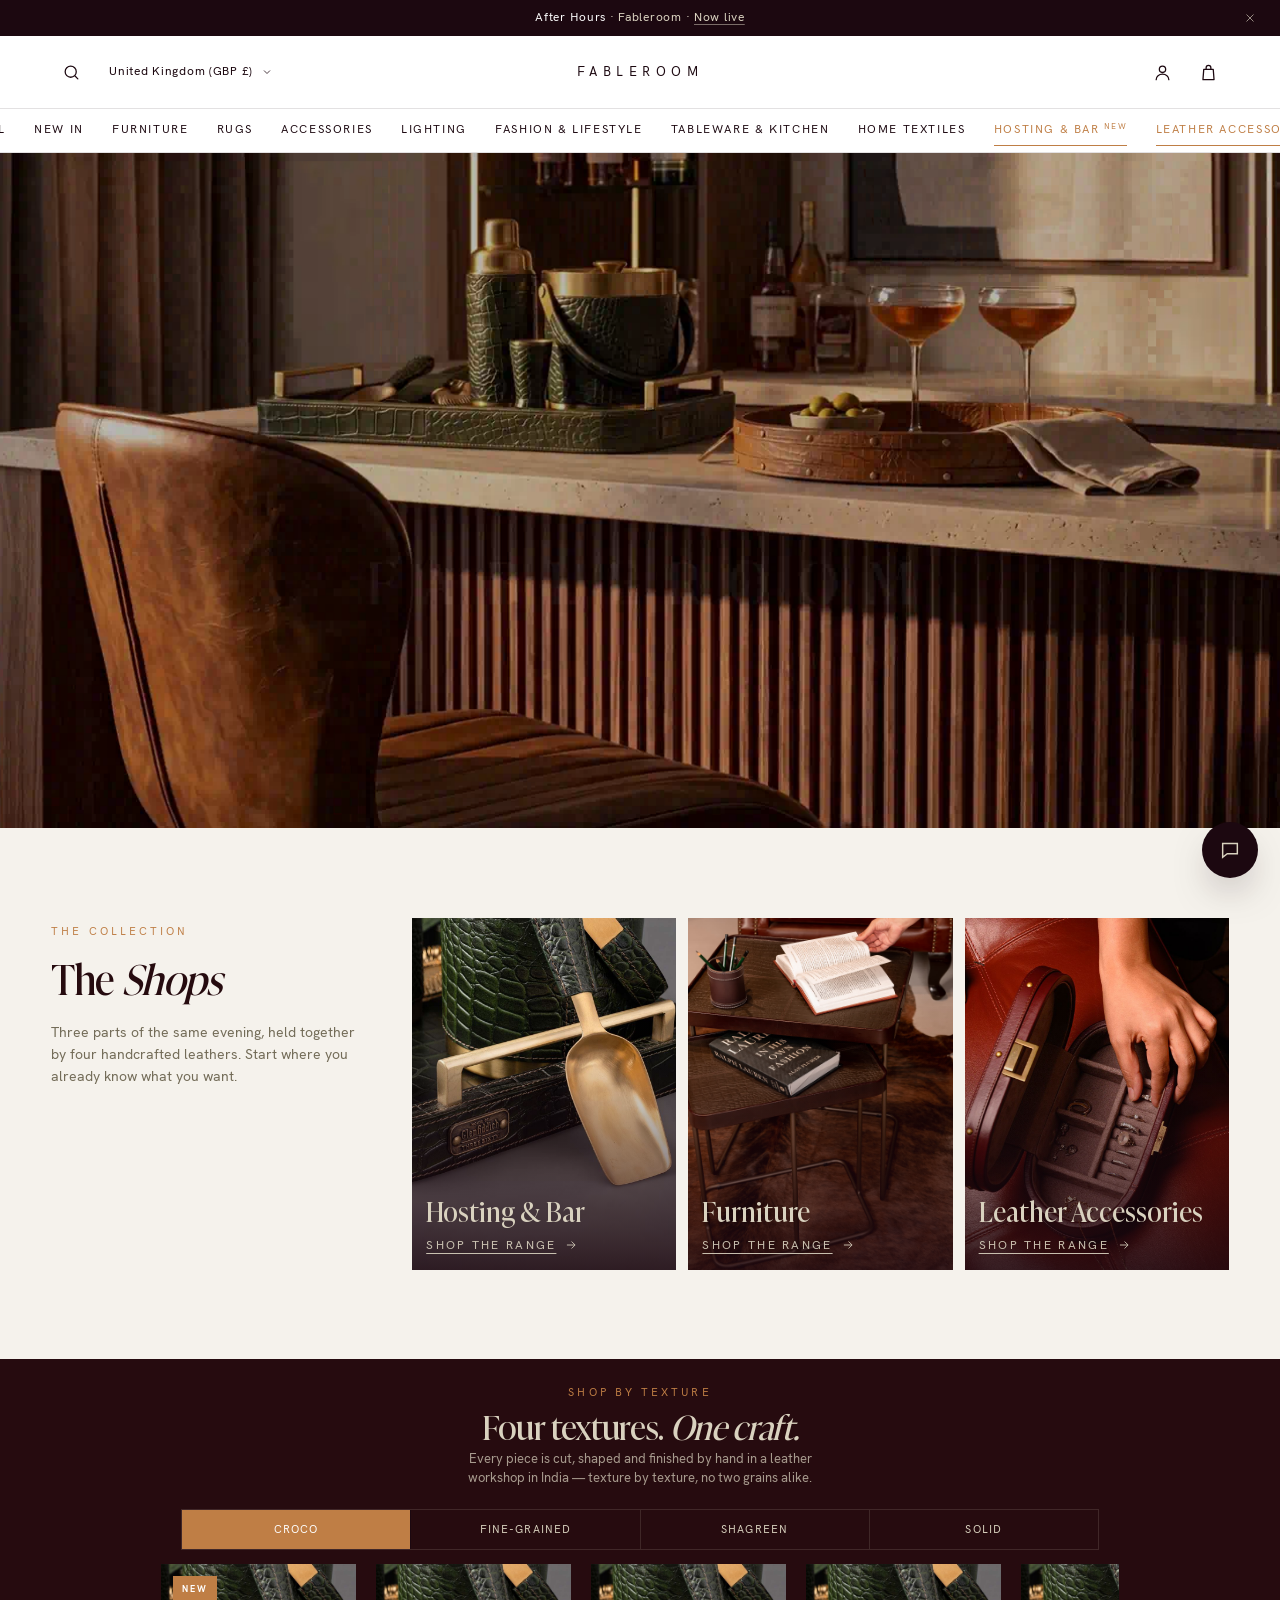
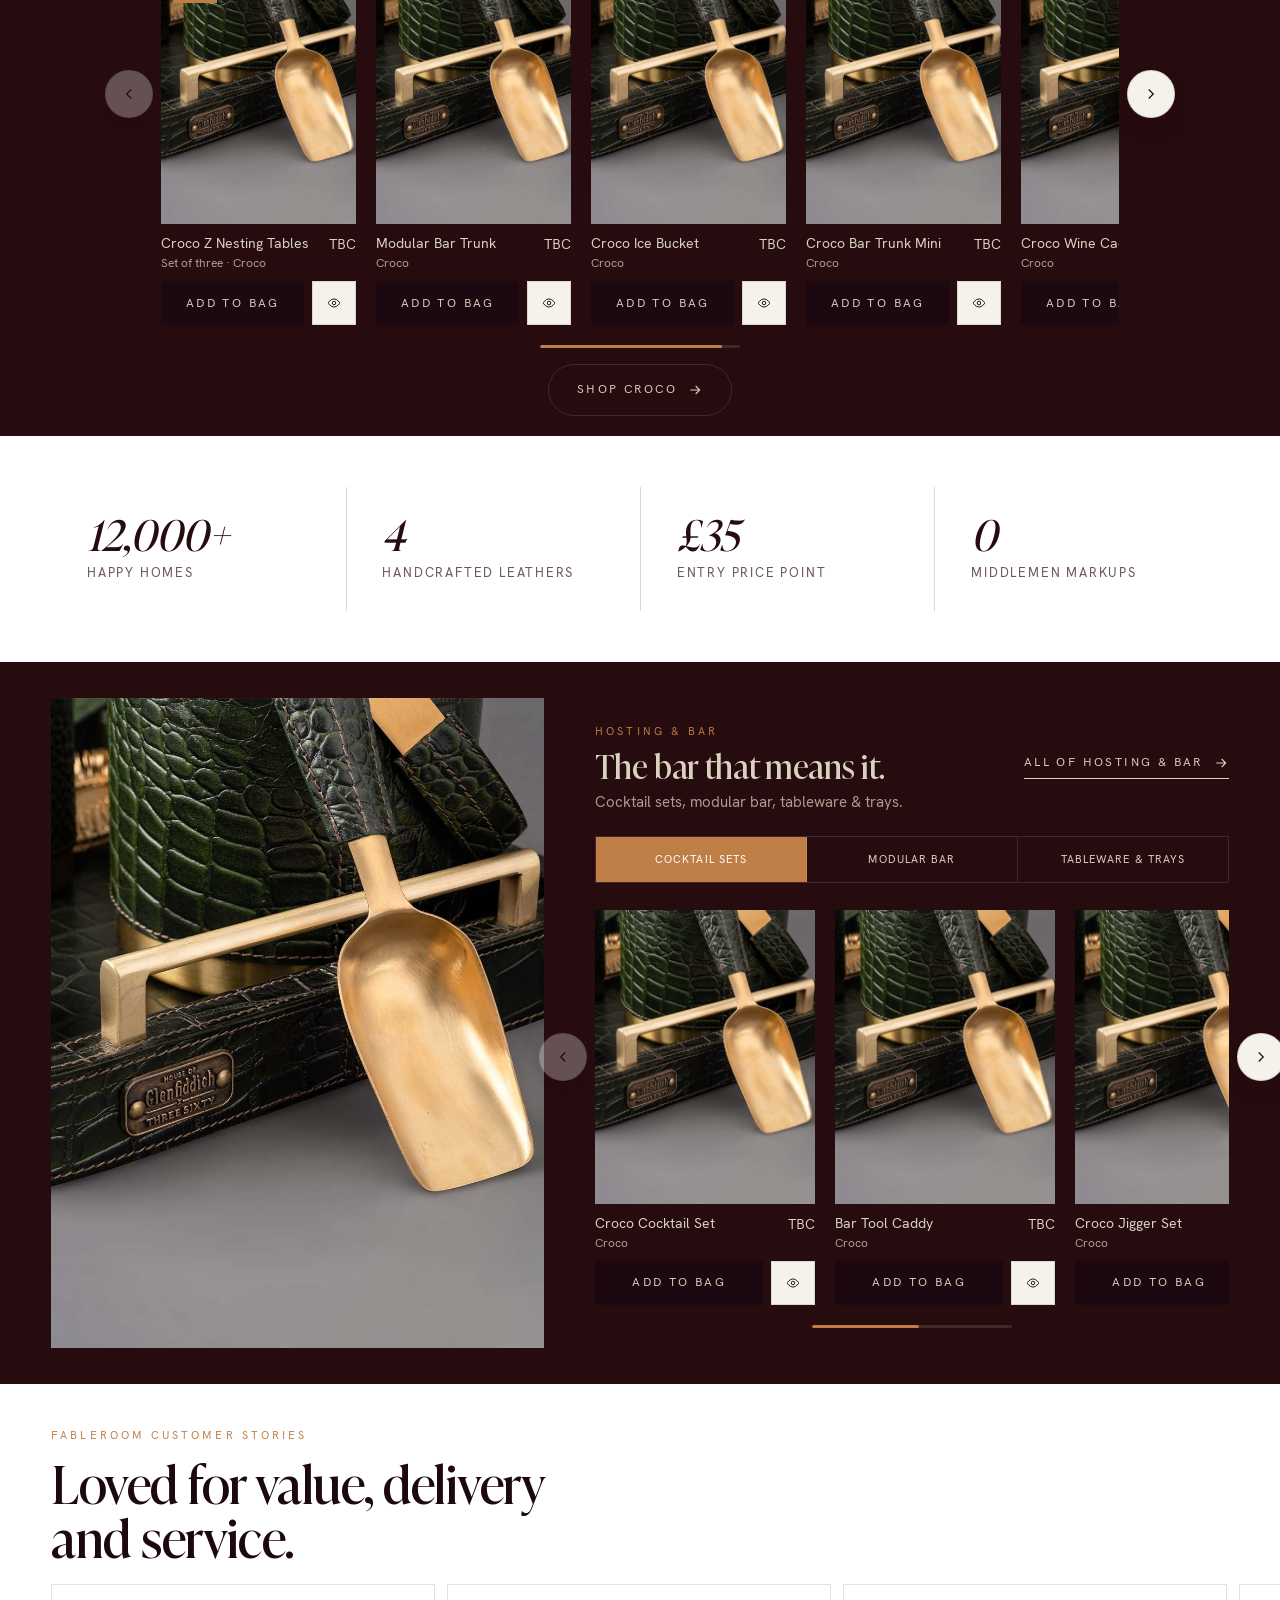
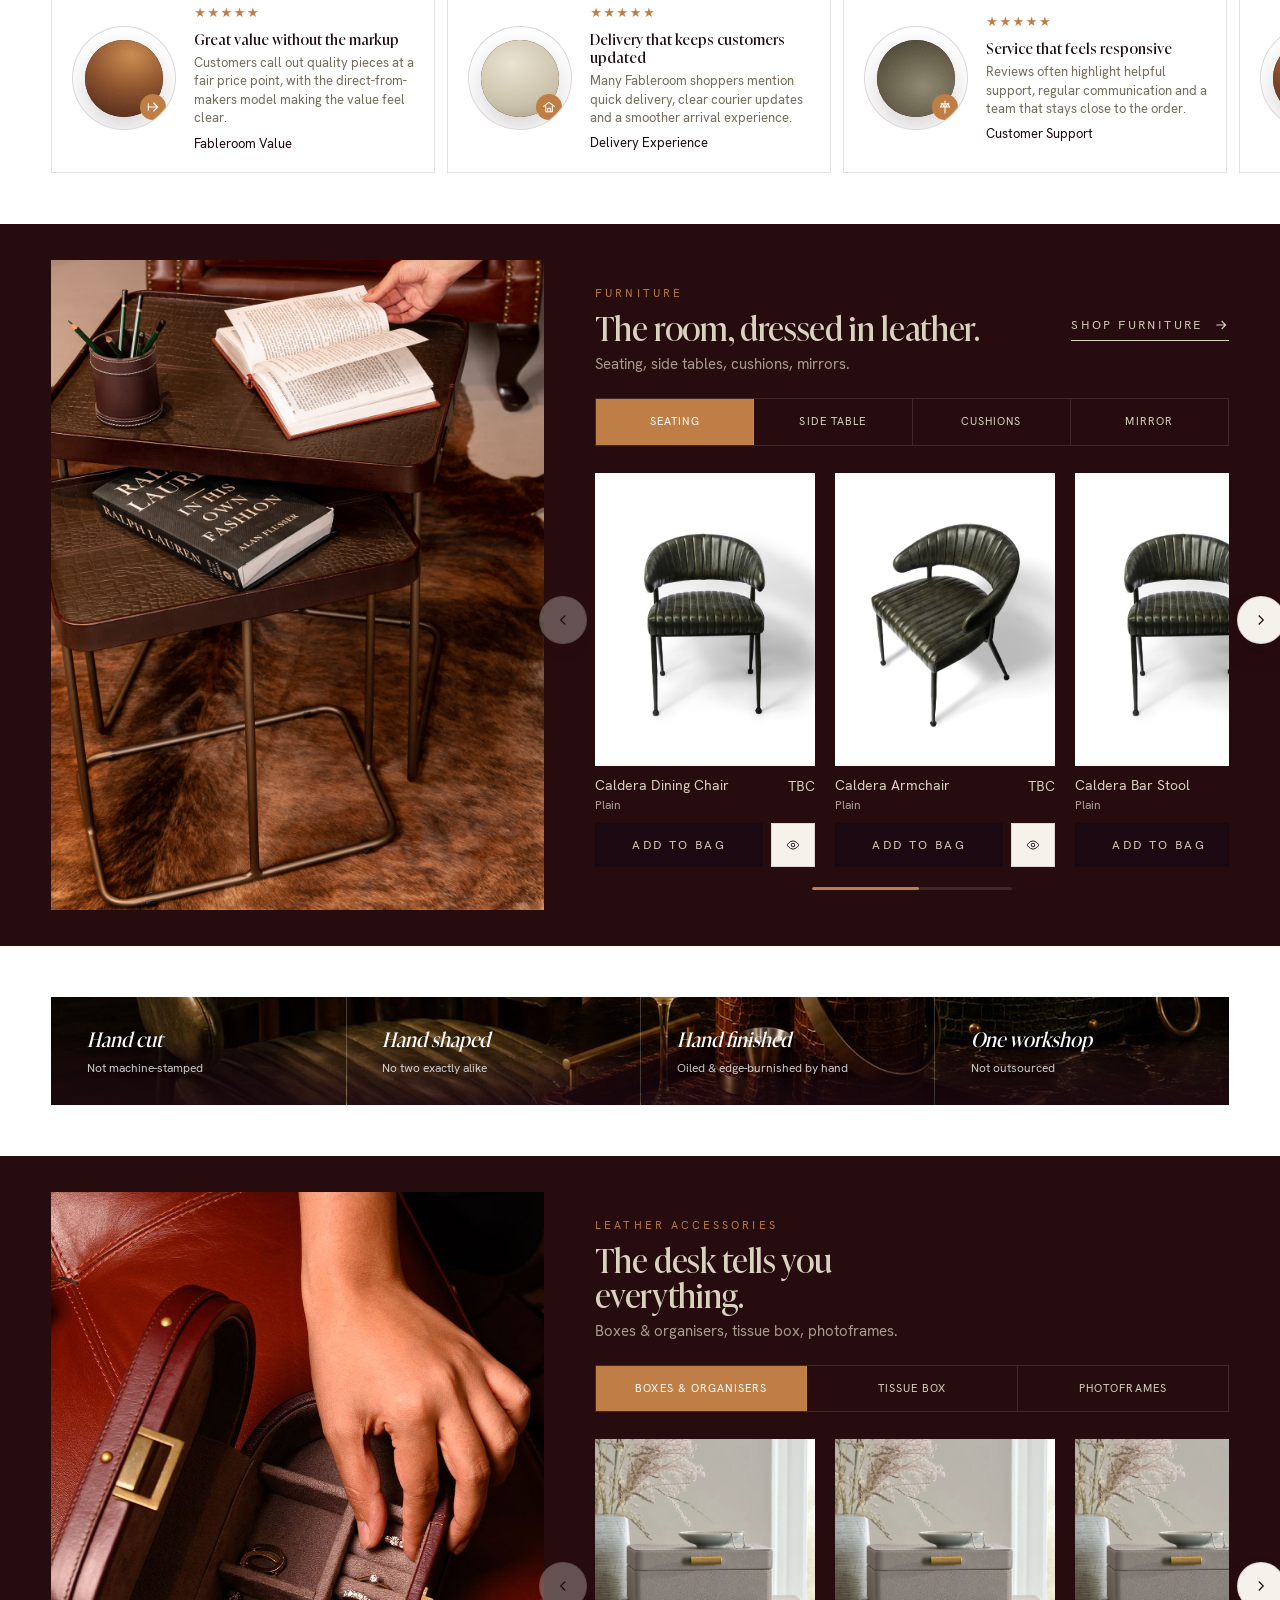
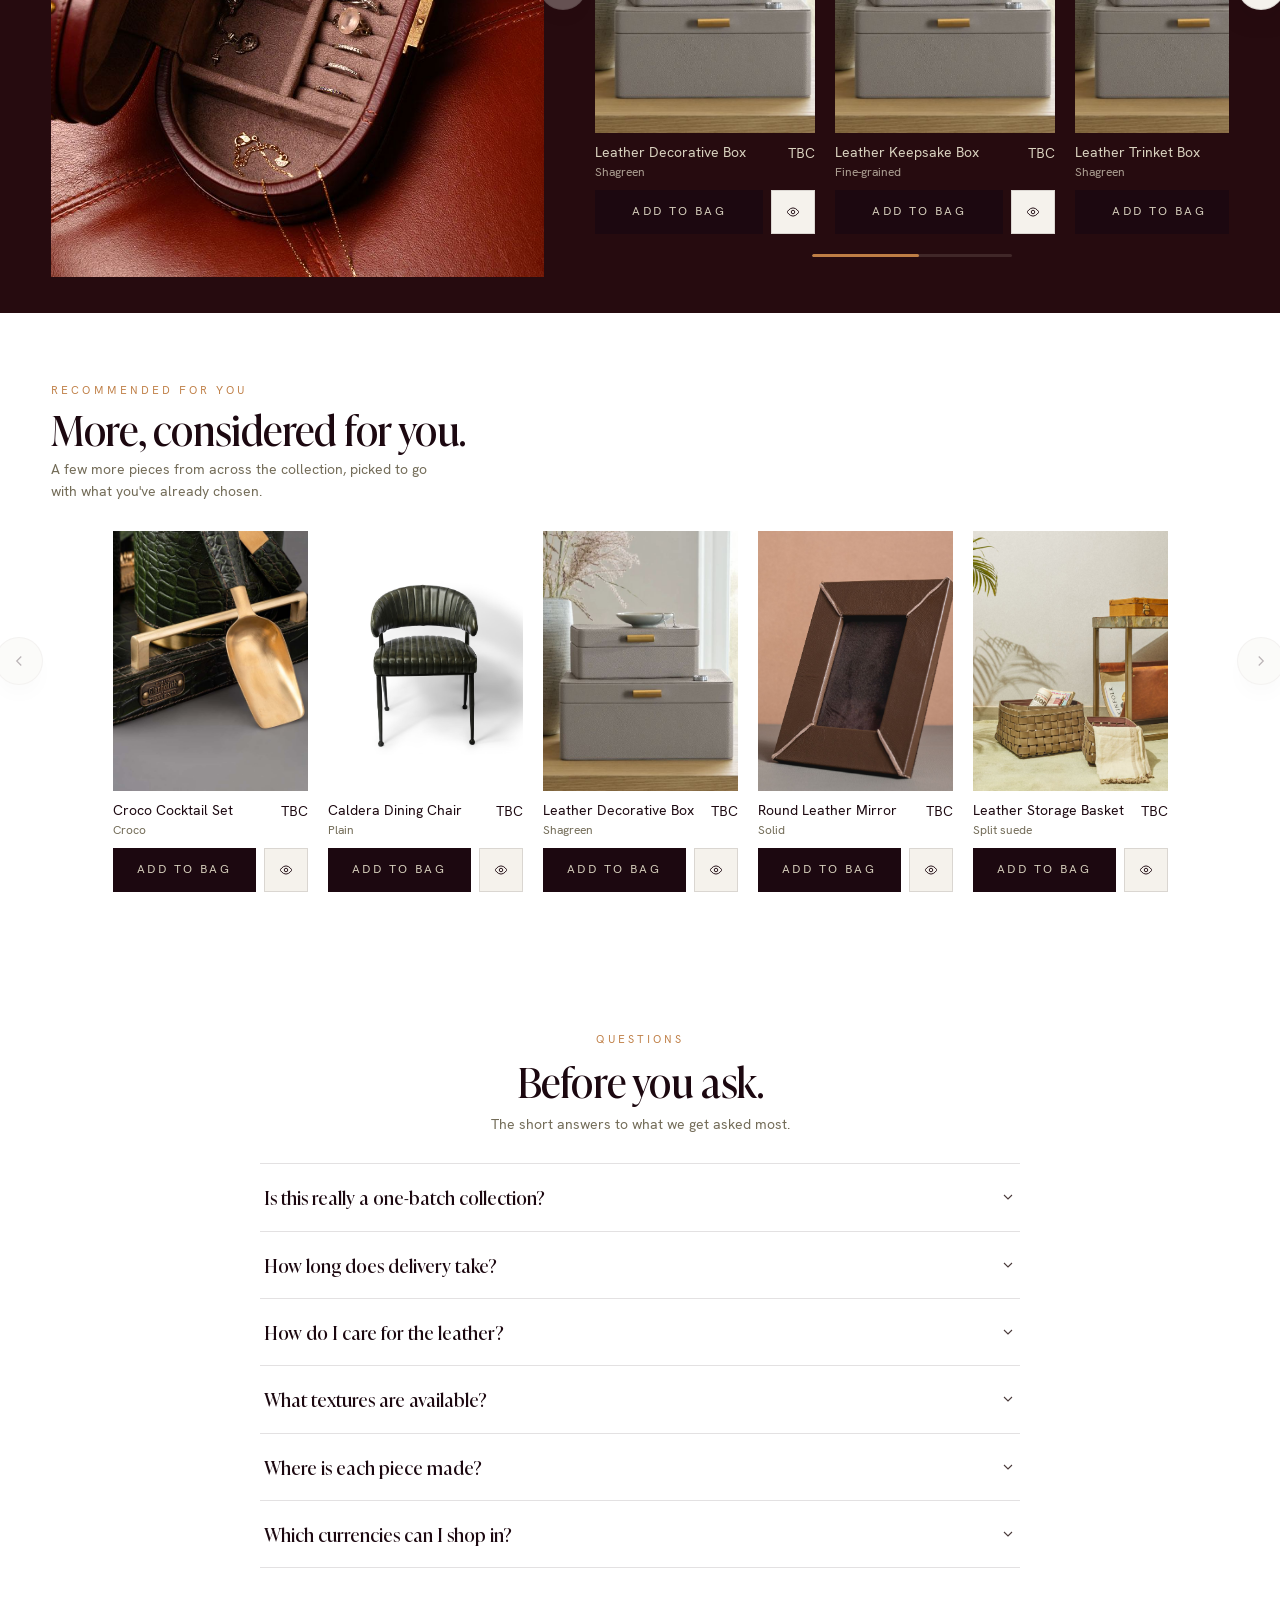
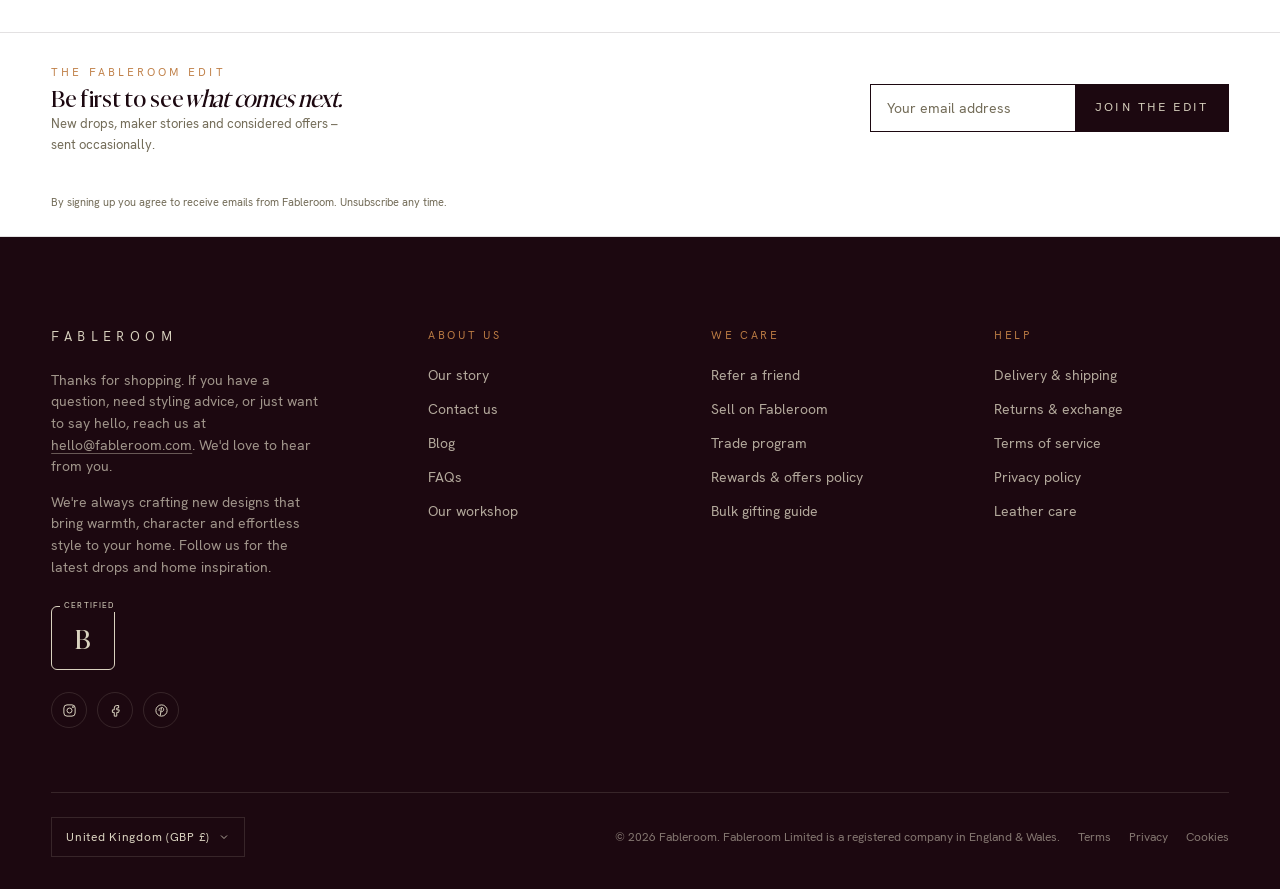
==== commit 4f68fb5b: "Desktop height pass: cut every major section 10-16%, mobile untouched Category-split sections (Hosti" ====
--- a/after-hours.html
+++ b/after-hours.html
@@ -152,7 +152,7 @@
 .drawer .drawer-foot{margin-top:auto;padding-top:24px;color:var(--grey);font-size:13px}
 
 /* ---------- Hero ---------- */
-.hero{position:relative;height:clamp(560px,86vh,860px);color:var(--bone);display:flex;align-items:flex-end;overflow:hidden}
+.hero{position:relative;height:clamp(490px,75vh,748px);color:var(--bone);display:flex;align-items:flex-end;overflow:hidden}
 .hero .ph{position:absolute;inset:0;z-index:0;transform:scale(1.06);transition:transform 1.8s var(--ease-out)}
 .hero.is-in .ph{transform:scale(1)}
 .hero .ph::before{background:var(--ph-bg)}
@@ -255,20 +255,20 @@
 /* ---------- Shop by Texture (formerly "Materials") — plain white section, no banner image behind the
    header (explicit client direction: this is an L3 product-discovery layer, not a hero-style lead-in),
    boxed tab bar with a solid active segment, and product cards instead of subcategory tiles ---------- */
-.material-filter{position:relative;background:var(--licorice);color:var(--bone);padding:clamp(17px,2.15vw,25px) 0 clamp(17px,2.15vw,25px)}
+.material-filter{position:relative;background:var(--licorice);color:var(--bone);padding:clamp(14px,1.7vw,20px) 0 clamp(14px,1.7vw,20px)}
 .mf-head{width:100%;text-align:center;max-width:1020px;margin:0 auto}
 .mf-head .eyebrow{color:var(--caramel)}
-.mf-head h2{margin-top:8px;font-size:clamp(22px,2.6vw,34px);line-height:1.05;color:var(--bone);white-space:nowrap}
-.mf-sub{margin:8px auto 0;max-width:52ch;color:rgba(217,210,191,.72);font-size:13px;line-height:1.4}
+.mf-head h2{margin-top:6px;font-size:clamp(22px,2.6vw,34px);line-height:1.05;color:var(--bone);white-space:nowrap}
+.mf-sub{margin:6px auto 0;max-width:52ch;color:rgba(217,210,191,.72);font-size:13px;line-height:1.4}
 /* .tabs (base rule) sets flex-wrap:wrap and comes later in the cascade than a single-class .mf-tabs
    selector would, silently overriding nowrap — the two-class selector here wins on specificity so the
    tab bar reliably stays a single row instead of wrapping into an uneven, gap-leaving second line. */
-.tabs.mf-tabs{justify-content:flex-start;flex-wrap:nowrap;gap:0;margin:var(--space-md) auto 0;width:100%;max-width:100%;border:1px solid var(--line-dark);overflow-x:auto;scrollbar-width:none;-ms-overflow-style:none}
+.tabs.mf-tabs{justify-content:flex-start;flex-wrap:nowrap;gap:0;margin:clamp(14px,1.8vw,22px) auto 0;width:100%;max-width:100%;border:1px solid var(--line-dark);overflow-x:auto;scrollbar-width:none;-ms-overflow-style:none}
 .mf-tabs::-webkit-scrollbar{display:none}
-.mf-tabs .tab{flex:1 1 0;min-width:122px;background:none;border:0;border-right:1px solid var(--line-dark);padding:14px 25px;font-size:11px;letter-spacing:.1em;text-transform:uppercase;color:var(--bone);white-space:nowrap;transition:background var(--t-fast),color var(--t-fast)}
+.mf-tabs .tab{flex:1 1 0;min-width:122px;background:none;border:0;border-right:1px solid var(--line-dark);padding:11px 25px;font-size:11px;letter-spacing:.1em;text-transform:uppercase;color:var(--bone);white-space:nowrap;transition:background var(--t-fast),color var(--t-fast)}
 .mf-tabs .tab:last-child{border-right:0}
 .mf-tabs .tab[aria-selected="true"]{background:var(--caramel);color:#fff}
-.mf-row-wrap{position:relative;z-index:3;margin-top:clamp(16px,2vw,22px);margin-left:auto;margin-right:auto}
+.mf-row-wrap{position:relative;z-index:3;margin-top:clamp(10px,1.2vw,14px);margin-left:auto;margin-right:auto}
 /* max-width caps each row to a fixed number of cards' worth of width so the carousel
    ALWAYS shows a partial next card at the trailing edge on wide screens, instead of
    leaving it to chance whether the section's full available width happens to fit an
@@ -276,15 +276,15 @@
    flagged explicitly: "product cards at 100% zoom should be 5th card half visible, i
    still don't see that change"). Below this width the row simply fills 100% and the
    peek still shows naturally since content still exceeds the container. */
-#materials-filter .mf-row-wrap{max-width:calc(4.5 * clamp(180px,20vw,220px) + 4 * var(--space-sm))}
+#materials-filter .mf-row-wrap{max-width:calc(4.5 * clamp(160px,18vw,195px) + 4 * var(--space-sm))}
 .grp-content .mf-row-wrap{max-width:calc(3.5 * clamp(190px,22vw,230px) + 3 * var(--space-sm))}
 .mf-row{display:flex;gap:var(--space-sm);overflow-x:auto;scroll-behavior:smooth;scrollbar-width:none;-ms-overflow-style:none;padding-bottom:6px}
 .mf-row.is-few{justify-content:center}
 .mf-row::-webkit-scrollbar{display:none}
-.mf-row .product-card{flex:0 0 clamp(180px,20vw,220px)}
+.mf-row .product-card{flex:0 0 clamp(160px,18vw,195px)}
 .mf-row .product-card[hidden]{display:none}
 /* Branded scroll progress — replaces the native scrollbar with something that matches the page */
-.mf-scrollbar{position:relative;height:3px;max-width:200px;margin:20px auto 0;background:var(--line-dark);border-radius:999px;overflow:hidden}
+.mf-scrollbar{position:relative;height:3px;max-width:200px;margin:14px auto 0;background:var(--line-dark);border-radius:999px;overflow:hidden}
 .mf-scrollbar-thumb{position:absolute;top:0;left:0;height:100%;width:40%;background:var(--caramel);border-radius:999px;transform:translateX(0);transition:transform .12s linear}
 /* Desktop-only prev/next arrows for the product row, reusing the site's .car-nav button language.
    Centered on the card height specifically (row-wrap also includes the scrollbar strip below the
@@ -296,7 +296,7 @@
 .mf-nav.prev{left:-8px;transform:translate(-100%,-50%)}
 .mf-nav.next{right:-8px;transform:translate(100%,-50%)}
 @media (max-width:1100px){.mf-nav{display:none}}
-.mf-foot{display:flex;justify-content:center;margin-top:clamp(14px,1.8vw,20px)}
+.mf-foot{display:flex;justify-content:center;margin-top:clamp(10px,1.4vw,16px)}
 .mf-foot .link-arrow.pill{padding:15px 28px;border:1px solid var(--line-dark);border-radius:999px;color:var(--bone)}
 .mf-foot .link-arrow.pill::after{content:none}
 .mf-foot .link-arrow.pill:hover{background:var(--caramel);border-color:var(--caramel);color:#fff}
@@ -362,7 +362,7 @@
    `.85fr 1.15fr` split on desktop, reset to a single column on mobile. *Reason: explicit "in
    desktop for these sections - hosting and bar and leather accessories - lets bring back the
    desktop banner which used to be there earlier only on desktop please."* */
-.cs-grid{display:grid;grid-template-columns:.85fr 1.15fr;margin:clamp(40px,5vw,64px) 0}
+.cs-grid{display:grid;grid-template-columns:.85fr 1.15fr;margin:clamp(28px,3.2vw,36px) 0}
 .cs-visual{position:relative;overflow:hidden;min-height:clamp(160px,19.6vw,250px)}
 .cs-visual .ph{position:absolute;inset:0}
 /* Mobile-only hero banner, a separate element from the desktop .cs-visual — see its own
@@ -388,7 +388,7 @@
    reported as "too close" between the heading block and the group circles specifically. Spacing
    is deliberate per-transition now via margin-top on `.cs-groups` (a clear break from the heading
    block) and `.grp-content` (a smaller, closer step down to the carousel) — see those rules. */
-.cs-panel{padding:var(--space-md) var(--gutter);display:flex;flex-direction:column;justify-content:center;min-width:0}
+.cs-panel{padding:clamp(14px,1.6vw,20px) var(--gutter);display:flex;flex-direction:column;justify-content:center;min-width:0}
 .category-split.on-colored .cs-panel{background:var(--deep);color:var(--bone)}
 .category-split.on-colored .cs-sub{color:rgba(217,210,191,.72)}
 .category-split.on-colored .link-arrow{color:var(--bone)}
@@ -406,7 +406,7 @@
    grid below switches to that group). Replaces the old sub-grid/sub-tile navigation-tile pattern. No
    separate heading/description block under the circles — the active circle's own bold label is the
    only "which group am I looking at" indicator, so the group name isn't shown twice. */
-.cs-groups{display:flex;flex-wrap:nowrap;border:1px solid var(--line);width:100%;margin-top:clamp(24px,3vw,36px)}
+.cs-groups{display:flex;flex-wrap:nowrap;border:1px solid var(--line);width:100%;margin-top:clamp(16px,2vw,22px)}
 .grp-btn{flex:1 1 0;min-width:0;background:none;border:0;border-right:1px solid var(--line);padding:14px 18px;font-size:11px;letter-spacing:.1em;text-transform:uppercase;color:var(--grey);white-space:nowrap;overflow:hidden;text-overflow:ellipsis;cursor:pointer;transition:background var(--t-fast),color var(--t-fast)}
 .grp-btn:last-child{border-right:0}
 .grp-label{display:block}
@@ -423,7 +423,7 @@
    you ever reintroduce a uniform `gap` on `.cs-panel`/`.cs-glass-content`, remove this margin
    again first — the double-gap bug this comment used to describe is a real risk if both exist
    at once. */
-.grp-content{margin-top:clamp(16px,2vw,22px)}
+.grp-content{margin-top:clamp(10px,1.2vw,13px)}
 /* .grp-row carries no layout rules of its own — it always appears combined with .mf-row
    (".mf-row grp-row"), which supplies the single-row horizontal-carousel layout, sizing,
    and [hidden] handling identically to Shop by Texture. See the carousel guideline in
@@ -564,11 +564,11 @@
    explicit ask. */
 
 /* ---------- Recommended for you (product rail, between Leather Accessories and FAQ) ---------- */
-.recommended{background:#fff;padding:var(--sec-pad) 0}
-.recommended .head{max-width:640px;margin-bottom:clamp(28px,3vw,40px)}
+.recommended{background:#fff;padding:clamp(40px,5vw,72px) 0}
+.recommended .head{max-width:640px;margin-bottom:clamp(20px,2.2vw,28px)}
 .recommended .head .eyebrow{color:var(--caramel)}
-.recommended h2{margin-top:8px;font-size:clamp(28px,3.2vw,44px);line-height:1.05;color:var(--ink)}
-.recommended .sub{margin-top:10px;color:var(--grey);font-size:14px;max-width:48ch}
+.recommended h2{margin-top:6px;font-size:clamp(28px,3.2vw,44px);line-height:1.05;color:var(--ink)}
+.recommended .sub{margin-top:8px;color:var(--grey);font-size:14px;max-width:48ch}
 /* Unlike Shop by Texture/the category-split carousels, this row-wrap is NOT capped to a fixed
    card-multiple width — it spans the same left/right edges as the heading above it (full width of
    .wrap, no auto-centering margin), per explicit "product card start from where our title starts
@@ -582,13 +582,13 @@
 #recommended .product-card .quick .btn-ghost{border-color:var(--line)}
 
 /* ---------- FAQ ---------- */
-.faq{background:#fff;padding:var(--sec-pad) 0}
+.faq{background:#fff;padding:clamp(40px,5vw,72px) 0}
 .faq-head{max-width:640px;margin:0 auto;text-align:center}
 .faq-head h2{font-size:clamp(28px,3.2vw,44px);line-height:1.08;margin-top:8px}
 .faq-head p{color:var(--grey);margin-top:12px;font-size:14px;line-height:1.5}
-.faq-list{max-width:760px;margin:clamp(28px,3vw,44px) auto 0;border-top:1px solid var(--line)}
+.faq-list{max-width:760px;margin:clamp(20px,2.2vw,32px) auto 0;border-top:1px solid var(--line)}
 .faq-item{border-bottom:1px solid var(--line)}
-.faq-q{width:100%;display:flex;justify-content:space-between;align-items:center;gap:16px;padding:clamp(18px,2vw,24px) 4px;background:none;border:0;text-align:left;font-family:var(--font-display);font-size:clamp(16px,1.6vw,19px);font-weight:400;color:var(--ink);cursor:pointer}
+.faq-q{width:100%;display:flex;justify-content:space-between;align-items:center;gap:16px;padding:clamp(14px,1.6vw,18px) 4px;background:none;border:0;text-align:left;font-family:var(--font-display);font-size:clamp(16px,1.6vw,19px);font-weight:400;color:var(--ink);cursor:pointer}
 .faq-q svg{flex:none;width:16px;height:16px;stroke:var(--ink-soft);fill:none;stroke-width:1.6;transition:transform .25s}
 .faq-q[aria-expanded="true"] svg{transform:rotate(180deg)}
 .faq-a{max-height:0;overflow:hidden;transition:max-height .35s ease}
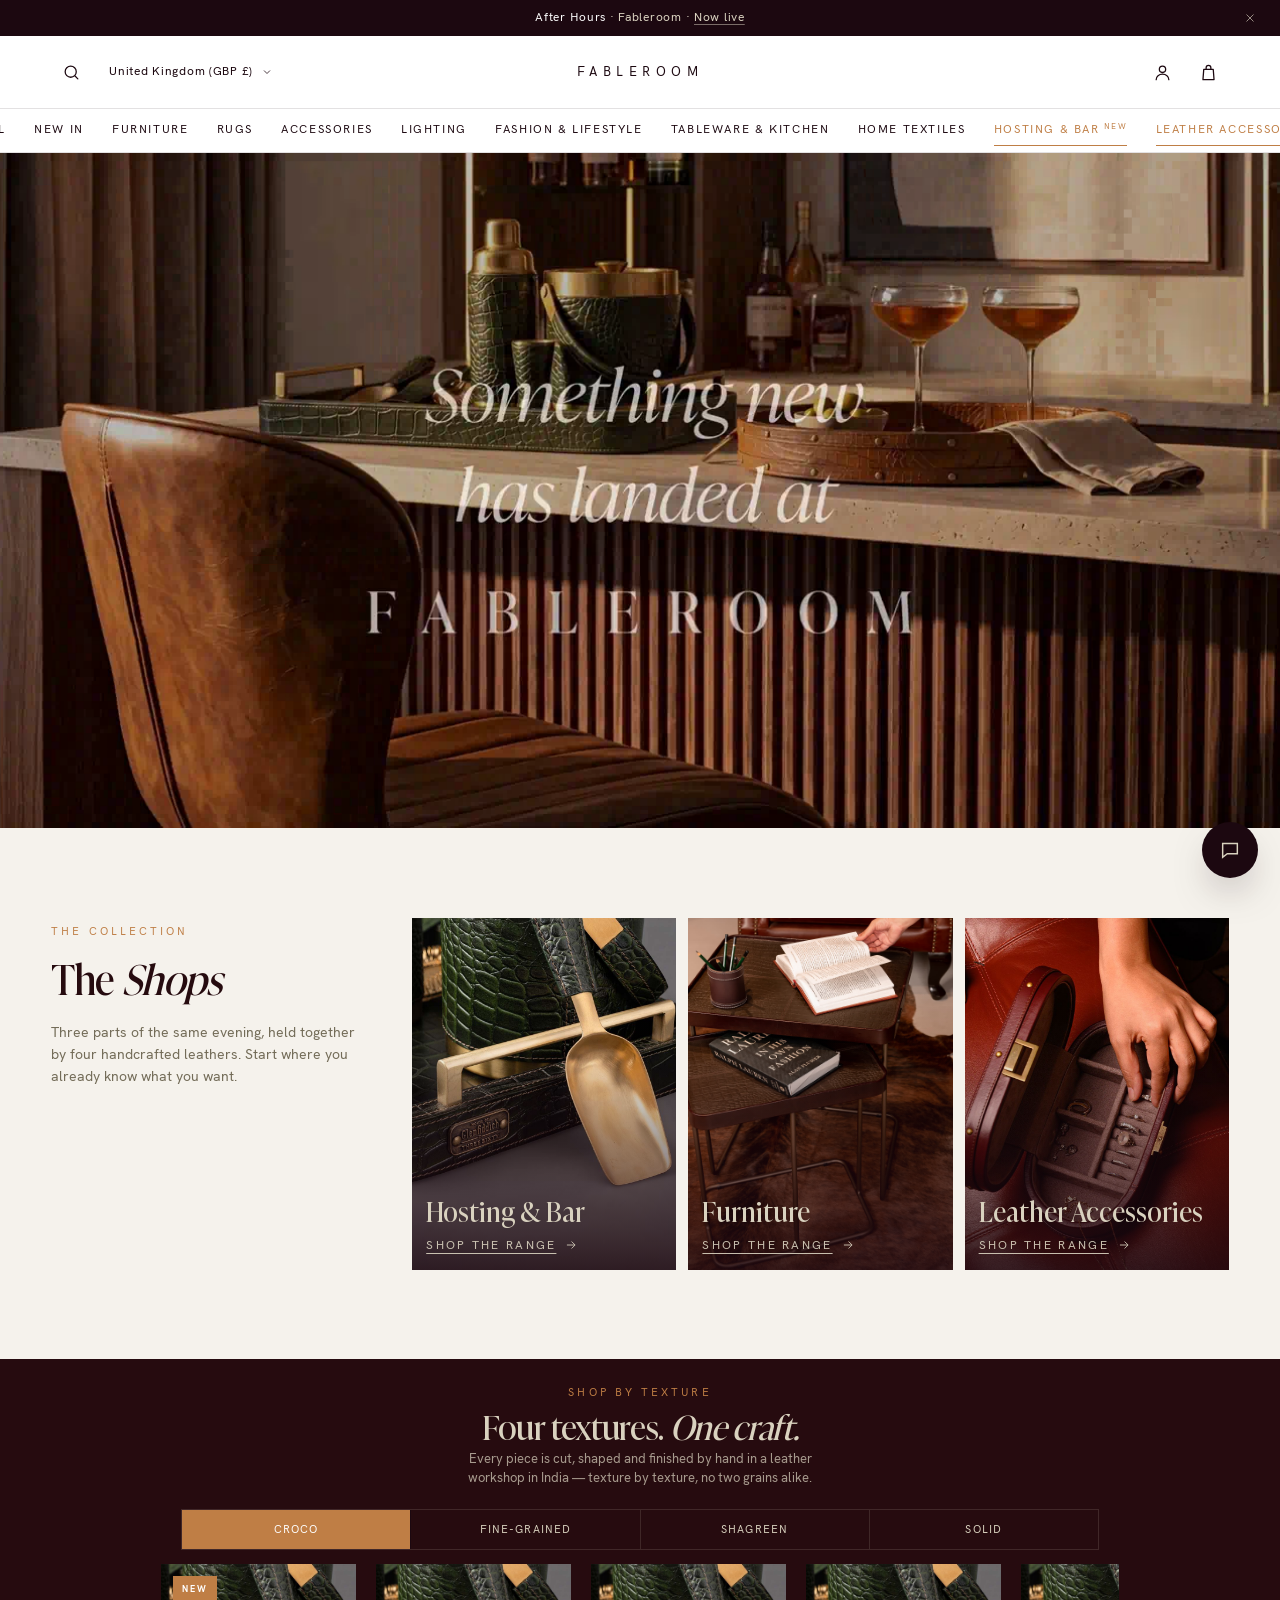
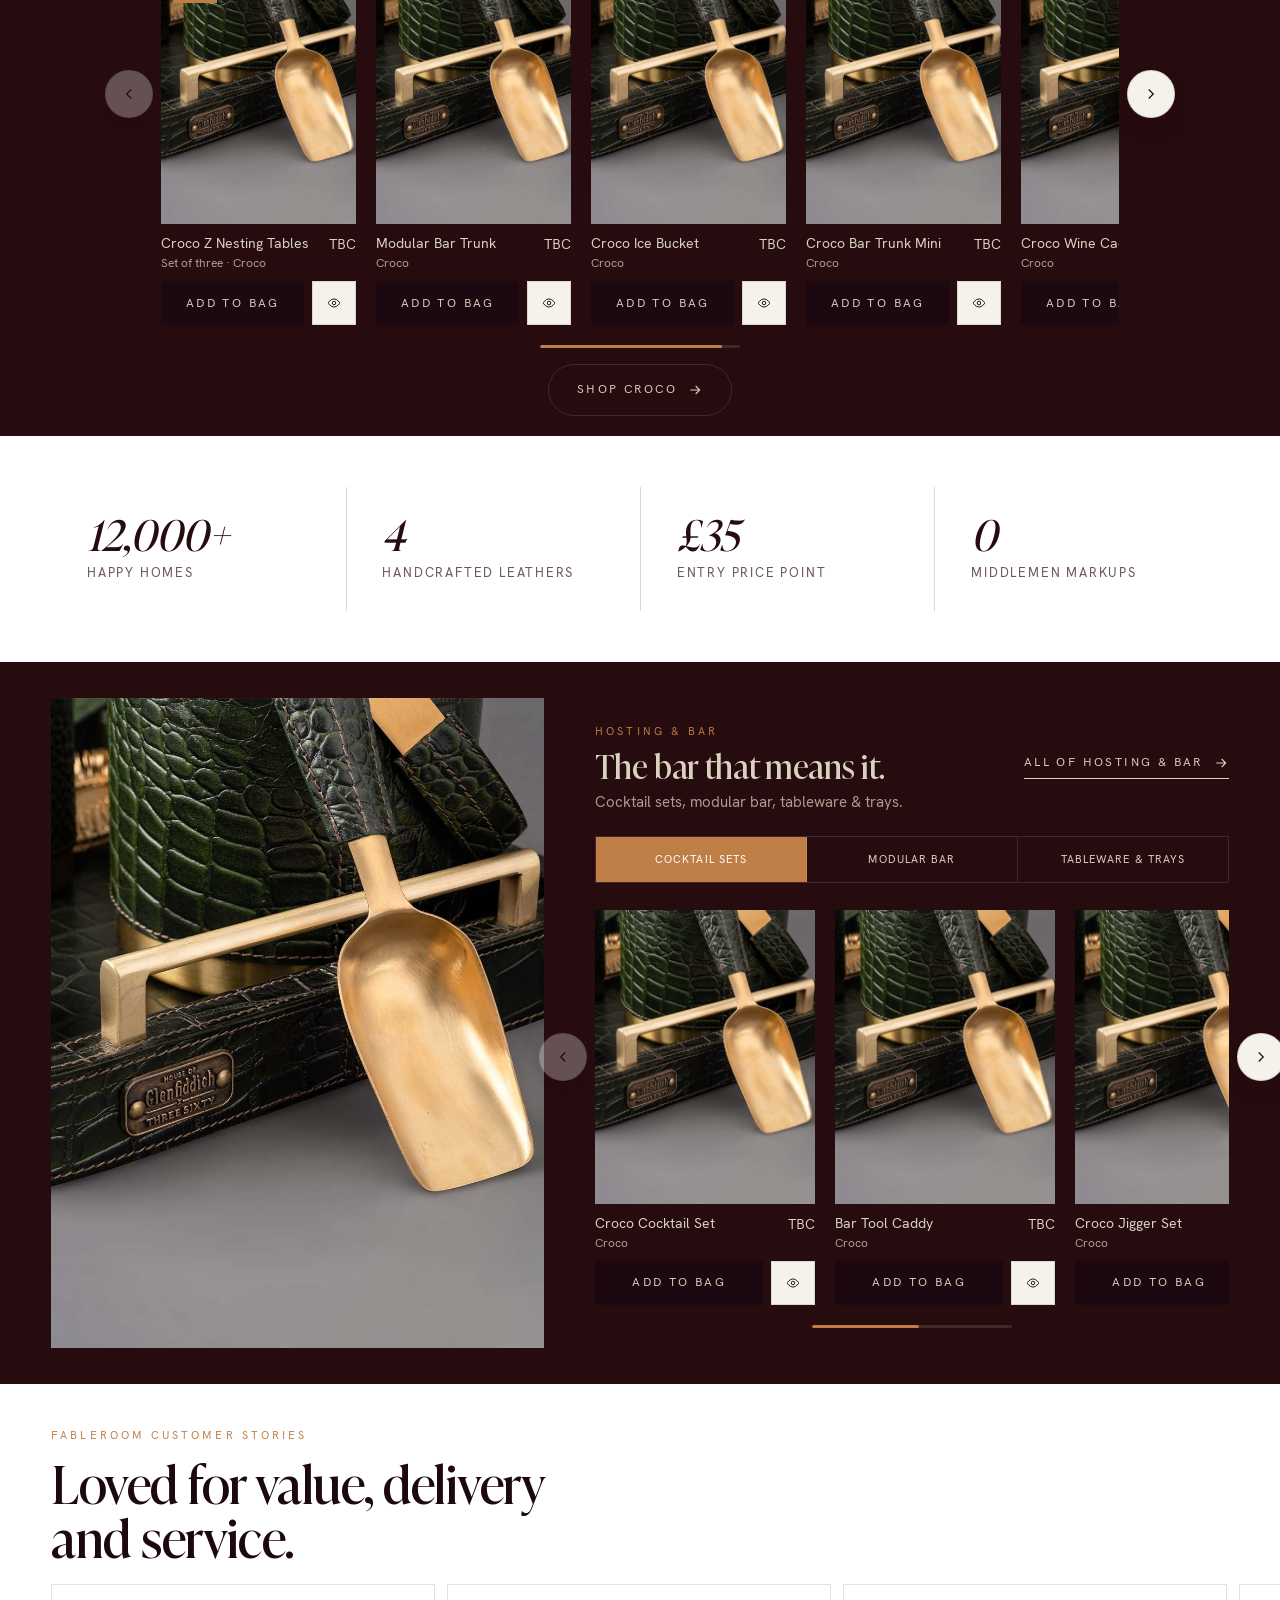
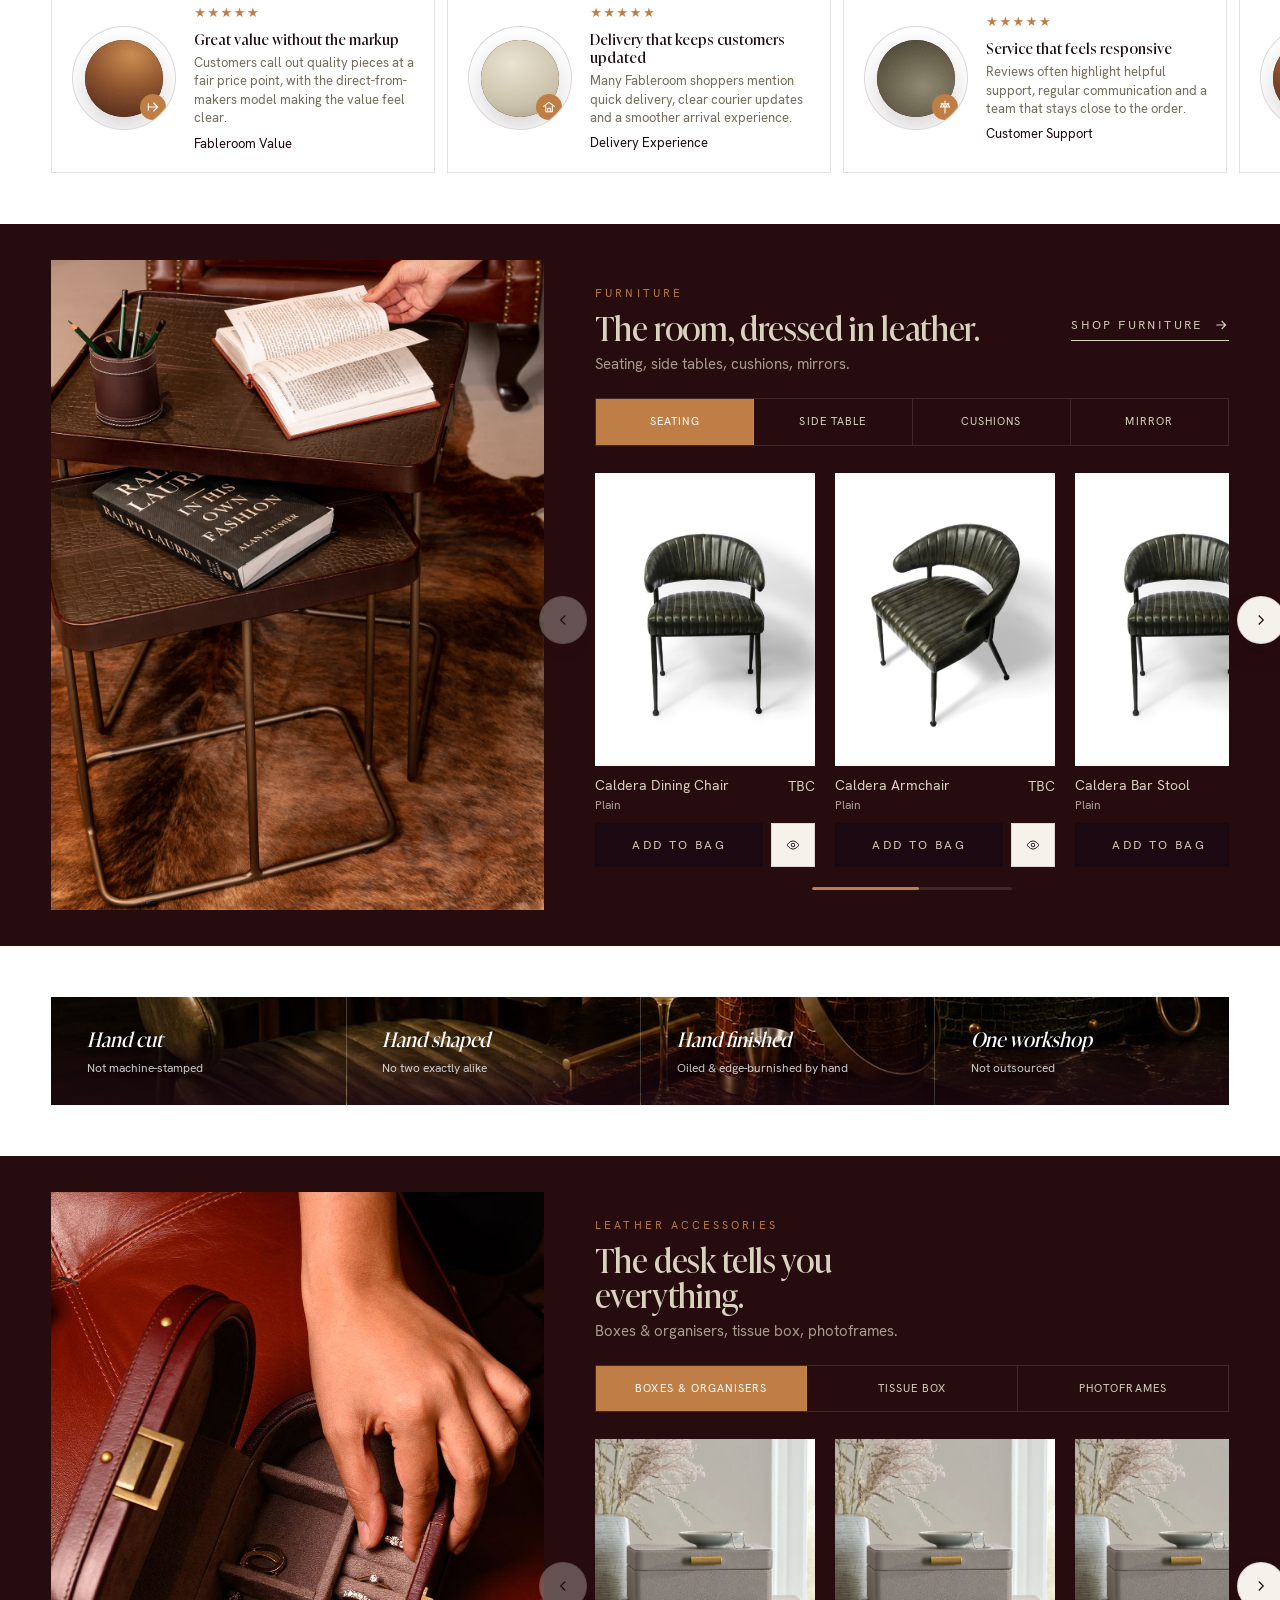
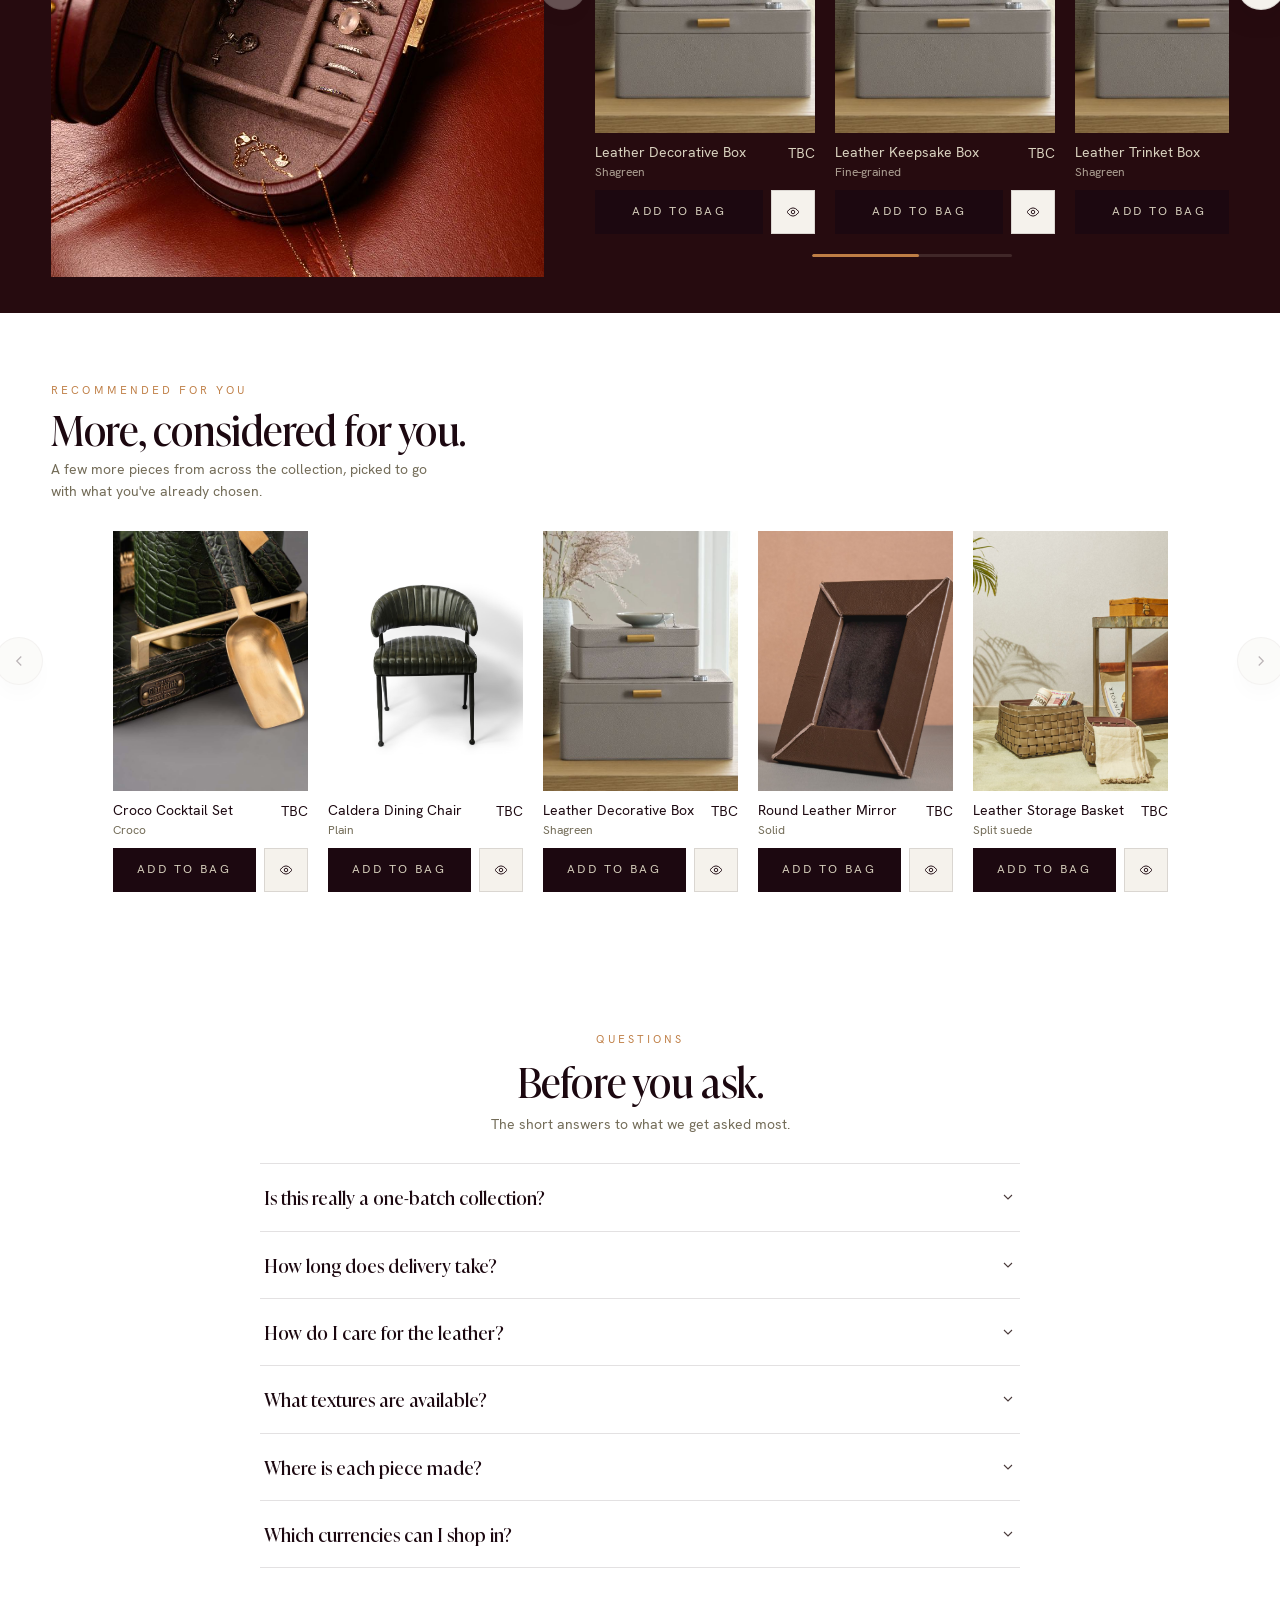
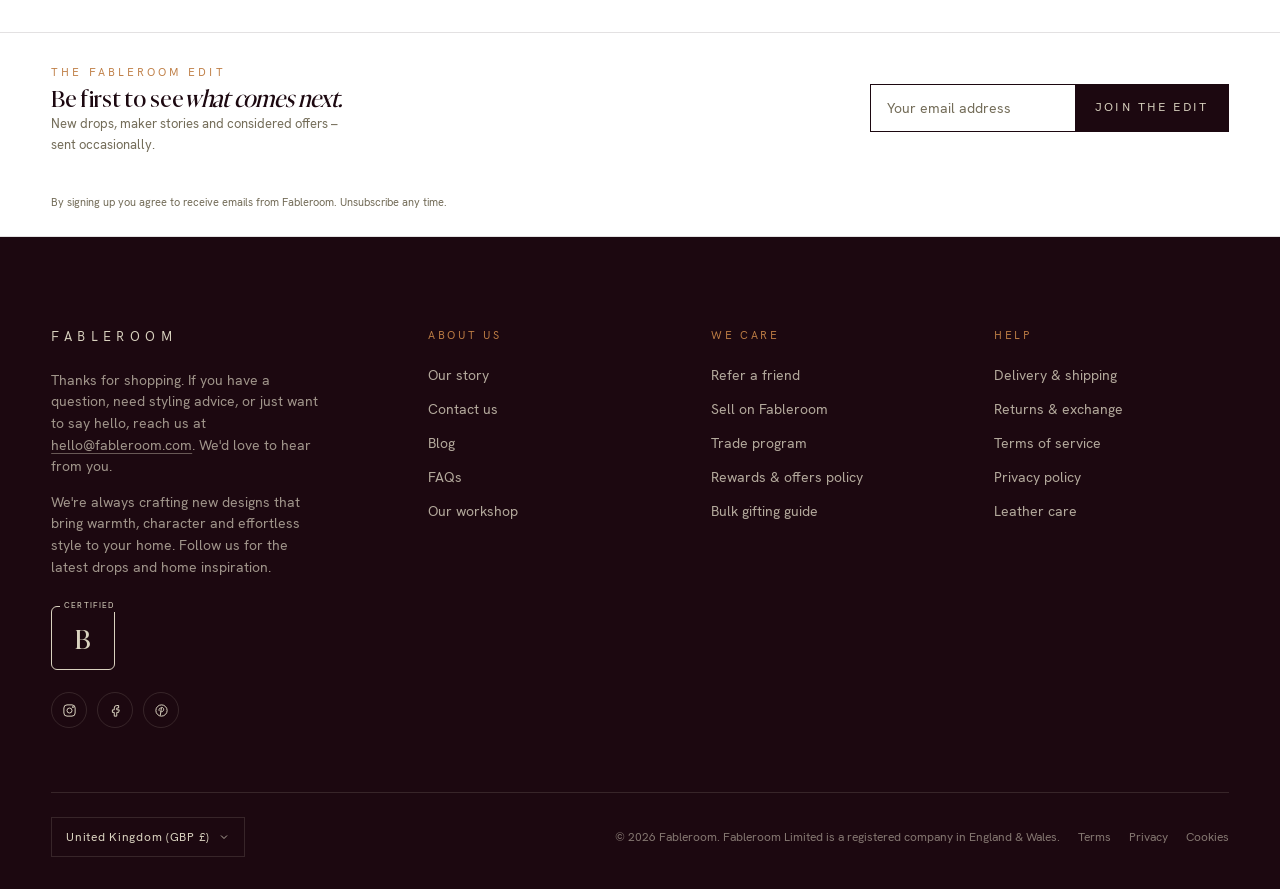
==== commit 0faf87d8: "Fix carousel arrows not centering correctly on first load positionNavs() only ran once at init (befo" ====
--- a/after-hours.html
+++ b/after-hours.html
@@ -2295,6 +2295,12 @@
     if (next) next.addEventListener('click', () => row.scrollBy({ left: step(), behavior: 'smooth' }));
     row.addEventListener('scroll', update, { passive: true });
     window.addEventListener('resize', update);
+    // The cards themselves fade/slide in via the .reveal system (opacity/translateY, staggered
+    // per card) AFTER this initial update() already ran — so on first load, before any card has
+    // finished revealing, positionNavs() measures a card still offset by transform:translateY,
+    // landing the arrows a little high. Re-running once each card's reveal transition finishes
+    // corrects it without waiting for a click/scroll/resize to trigger update() again.
+    row.addEventListener('transitionend', e => { if (e.target.closest('.product-card')) positionNavs(); });
     update();
     return { row, update };
   }
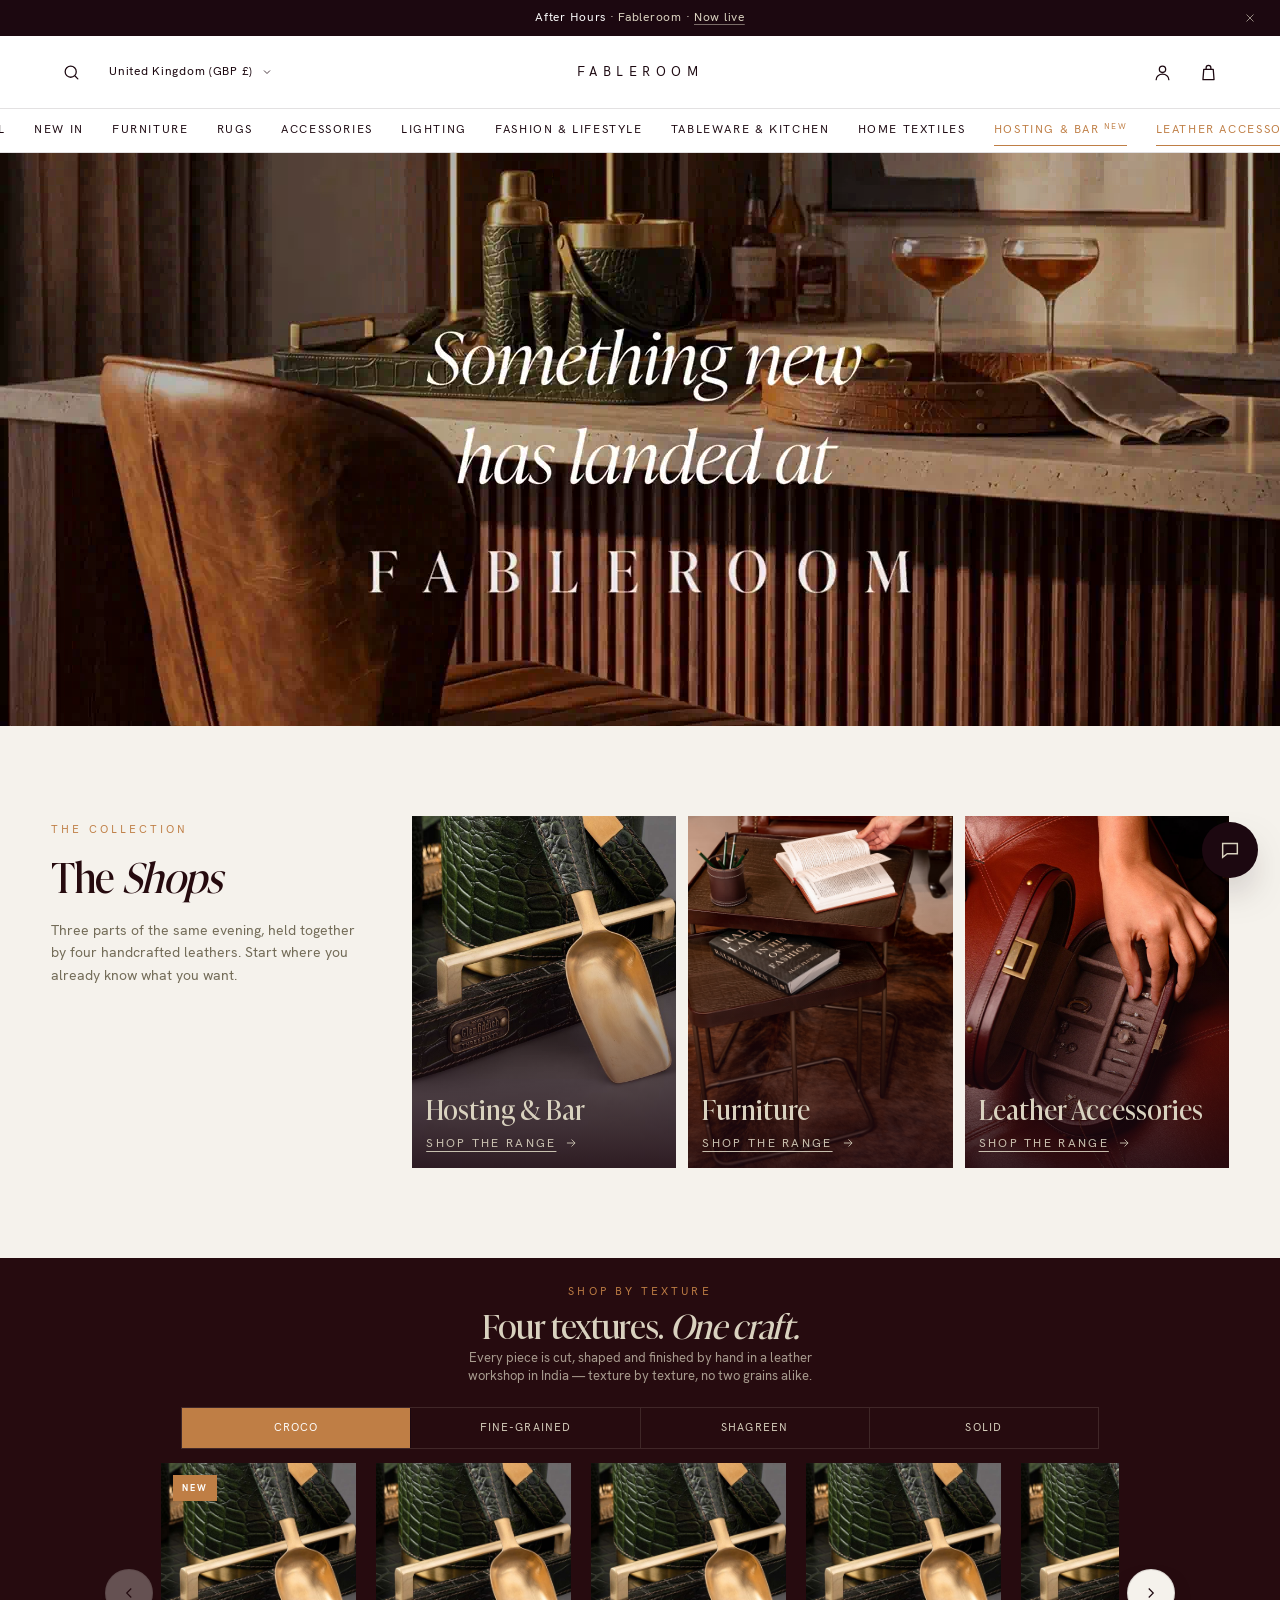
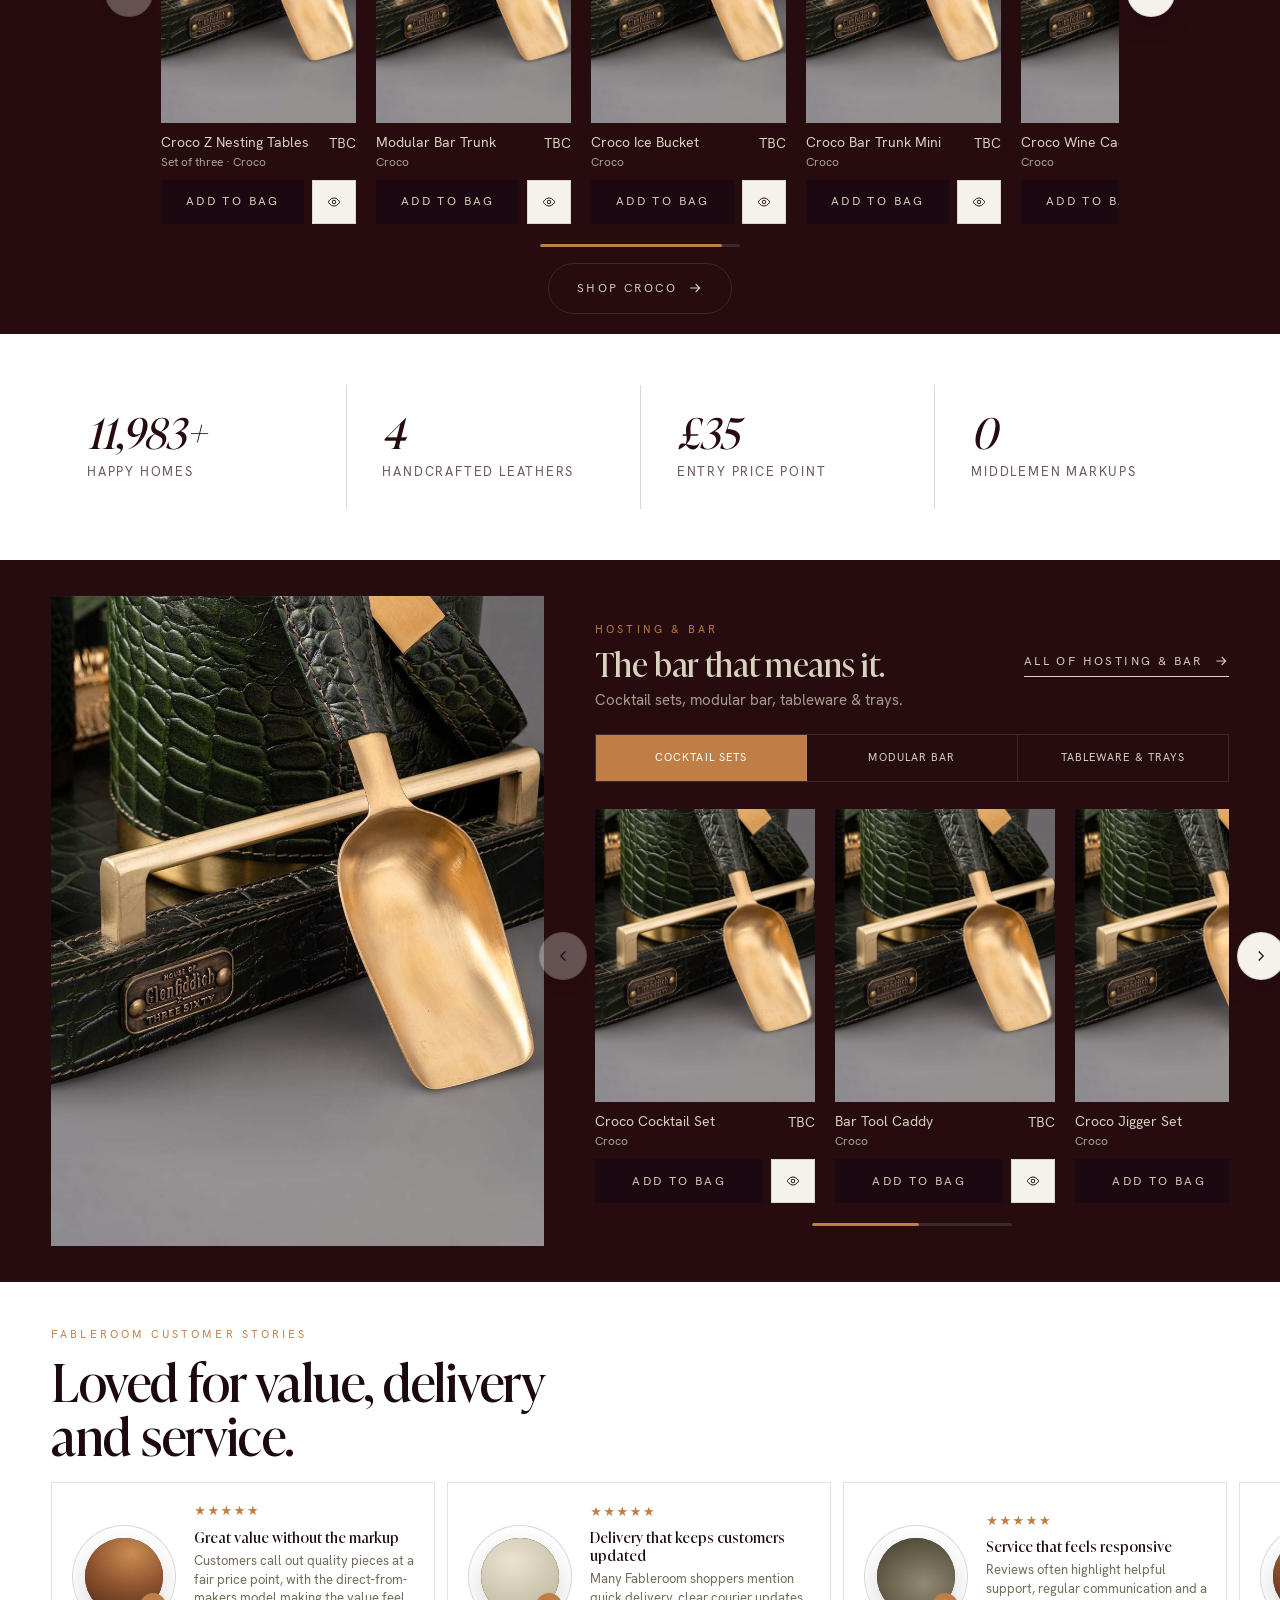
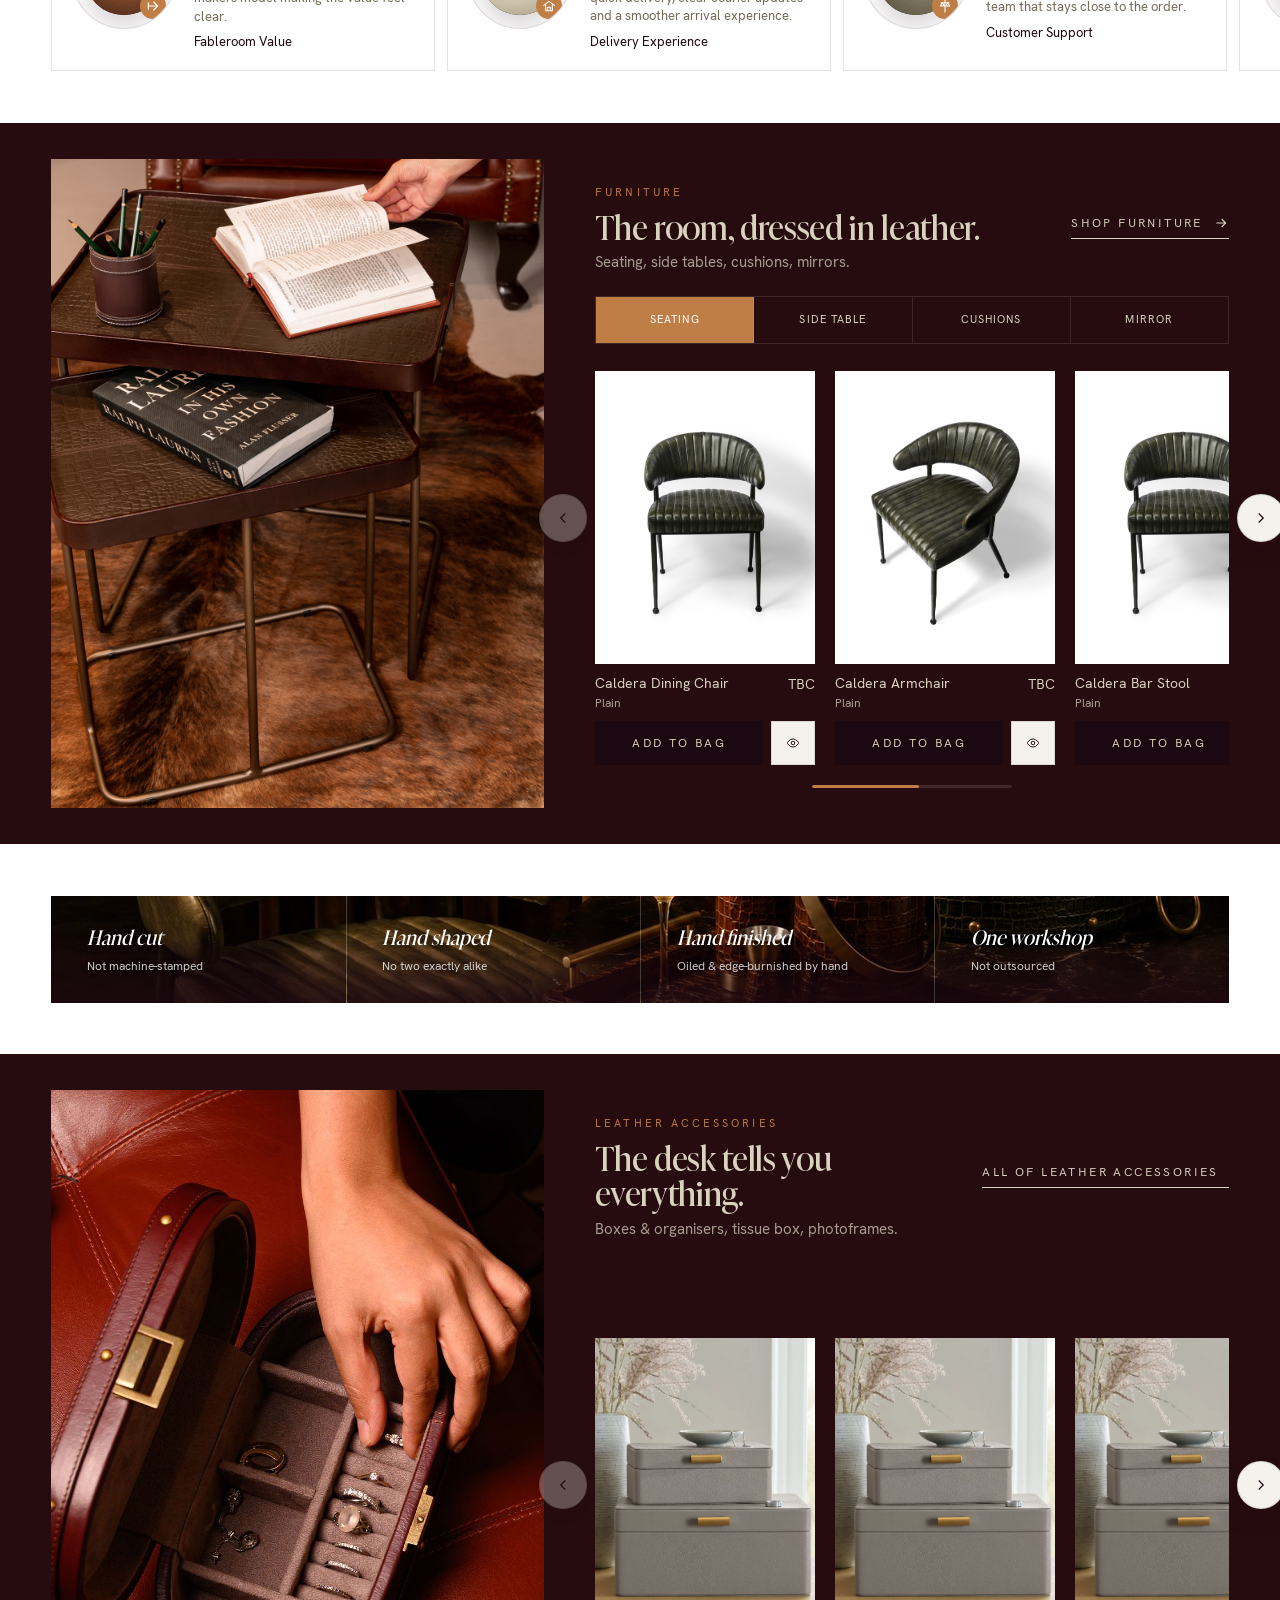
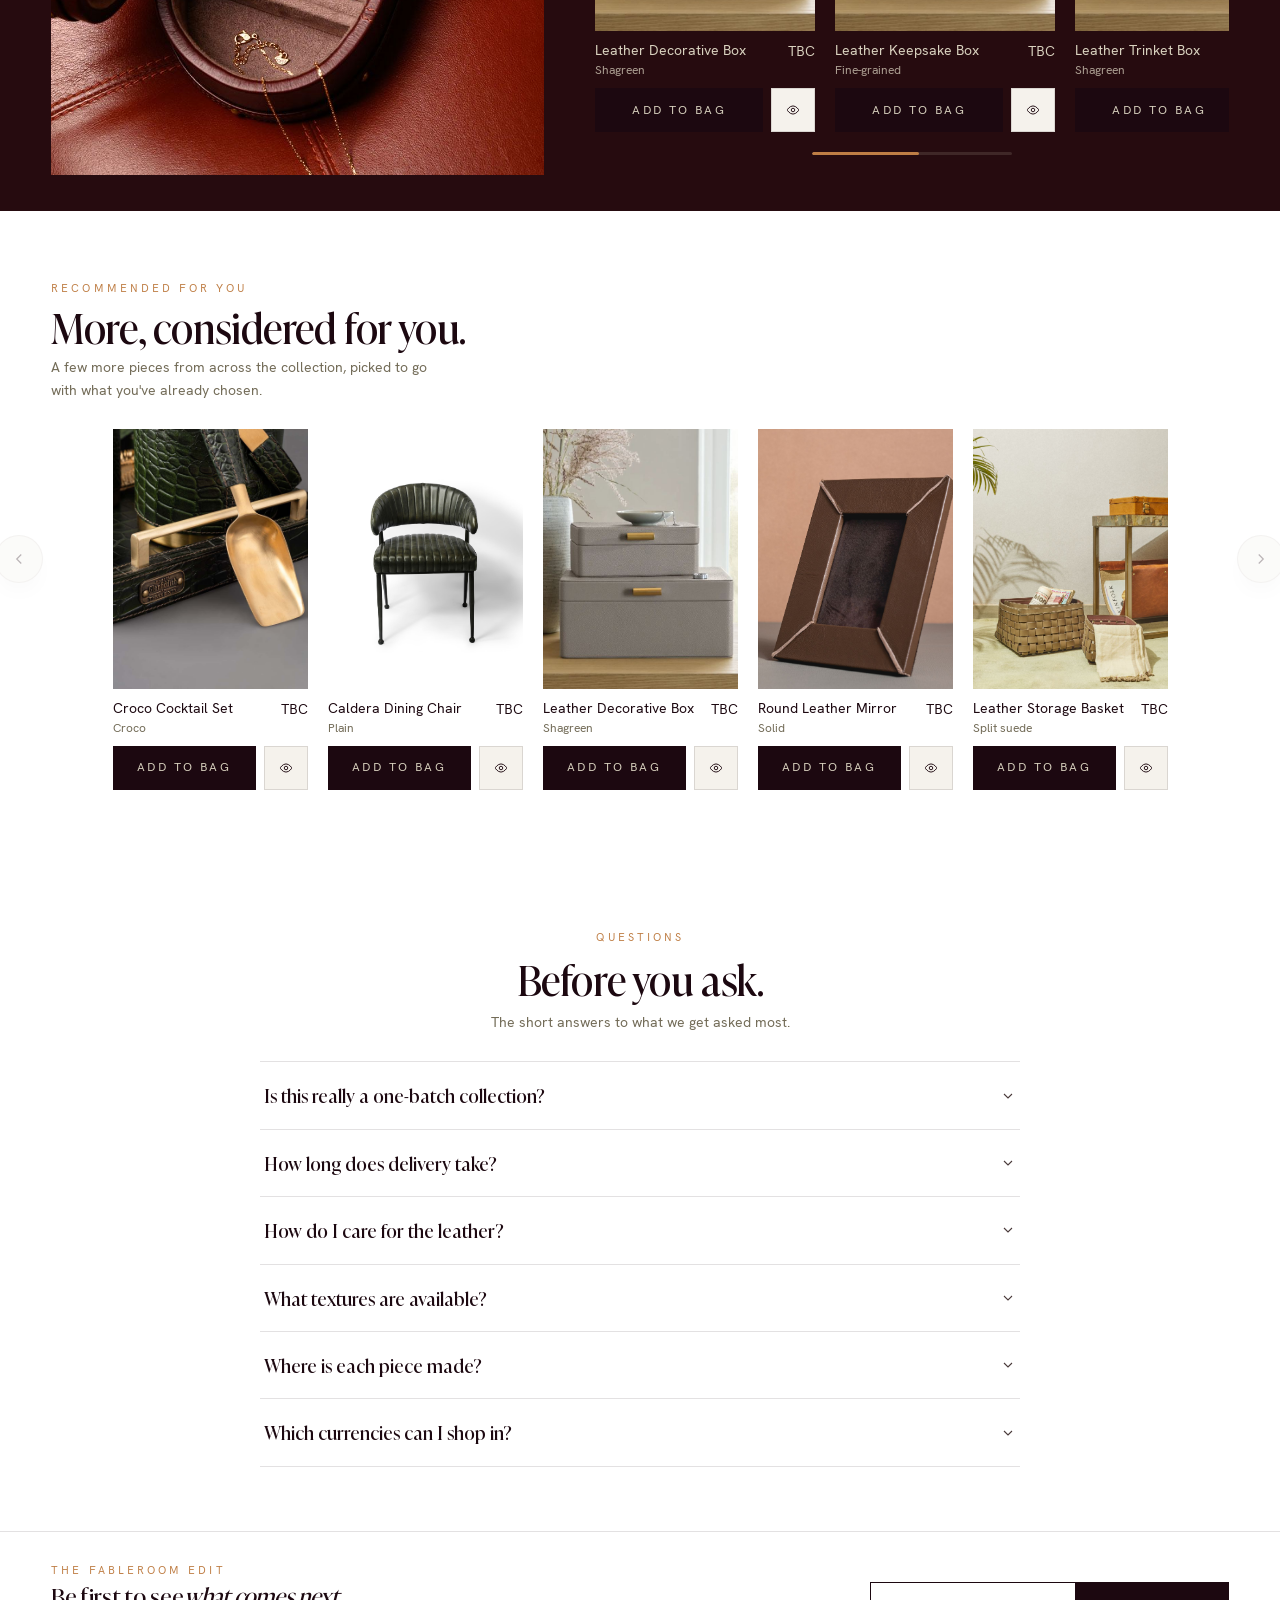
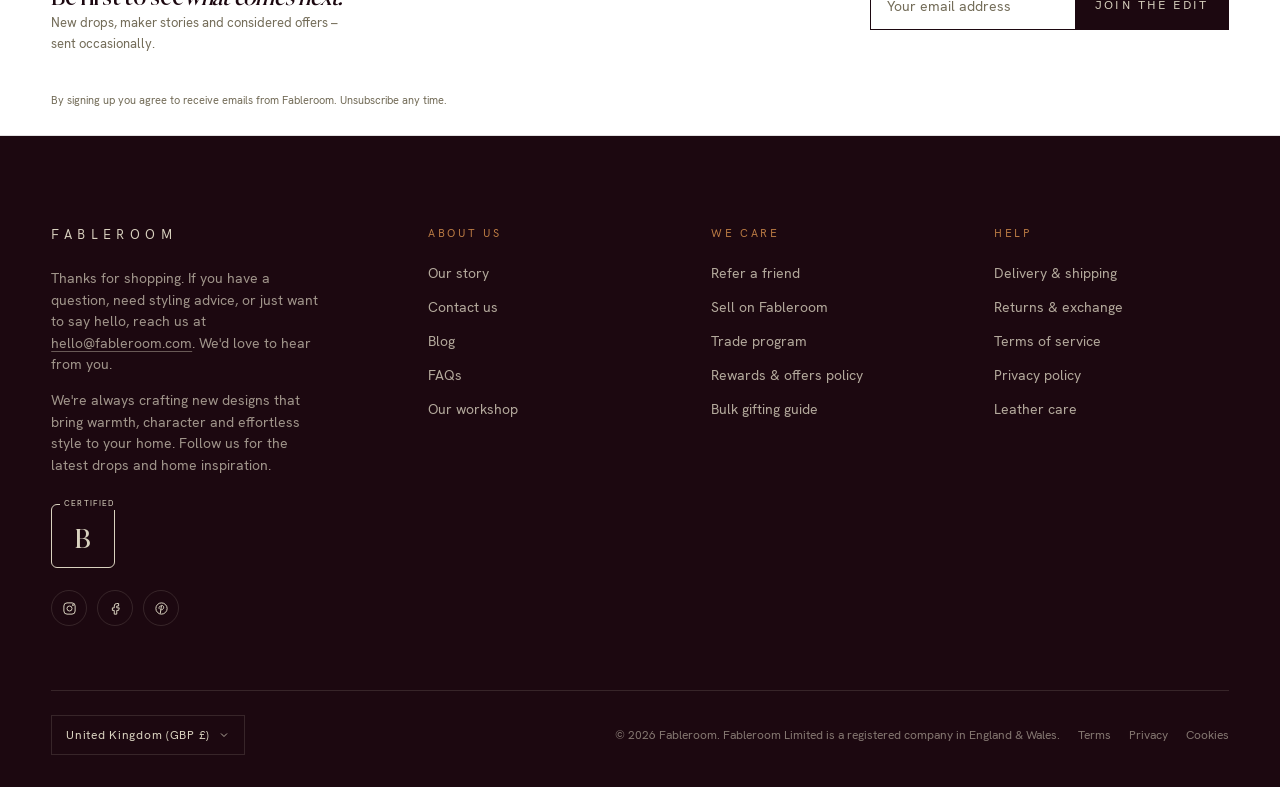
==== commit d03436ed: "Lock hero to a 1920:860 aspect ratio instead of a vh-based height cut Reverts the previous height-cl" ====
--- a/after-hours.html
+++ b/after-hours.html
@@ -152,7 +152,7 @@
 .drawer .drawer-foot{margin-top:auto;padding-top:24px;color:var(--grey);font-size:13px}
 
 /* ---------- Hero ---------- */
-.hero{position:relative;height:clamp(490px,75vh,748px);color:var(--bone);display:flex;align-items:flex-end;overflow:hidden}
+.hero{position:relative;aspect-ratio:1920/860;min-height:490px;max-height:860px;color:var(--bone);display:flex;align-items:flex-end;overflow:hidden}
 .hero .ph{position:absolute;inset:0;z-index:0;transform:scale(1.06);transition:transform 1.8s var(--ease-out)}
 .hero.is-in .ph{transform:scale(1)}
 .hero .ph::before{background:var(--ph-bg)}
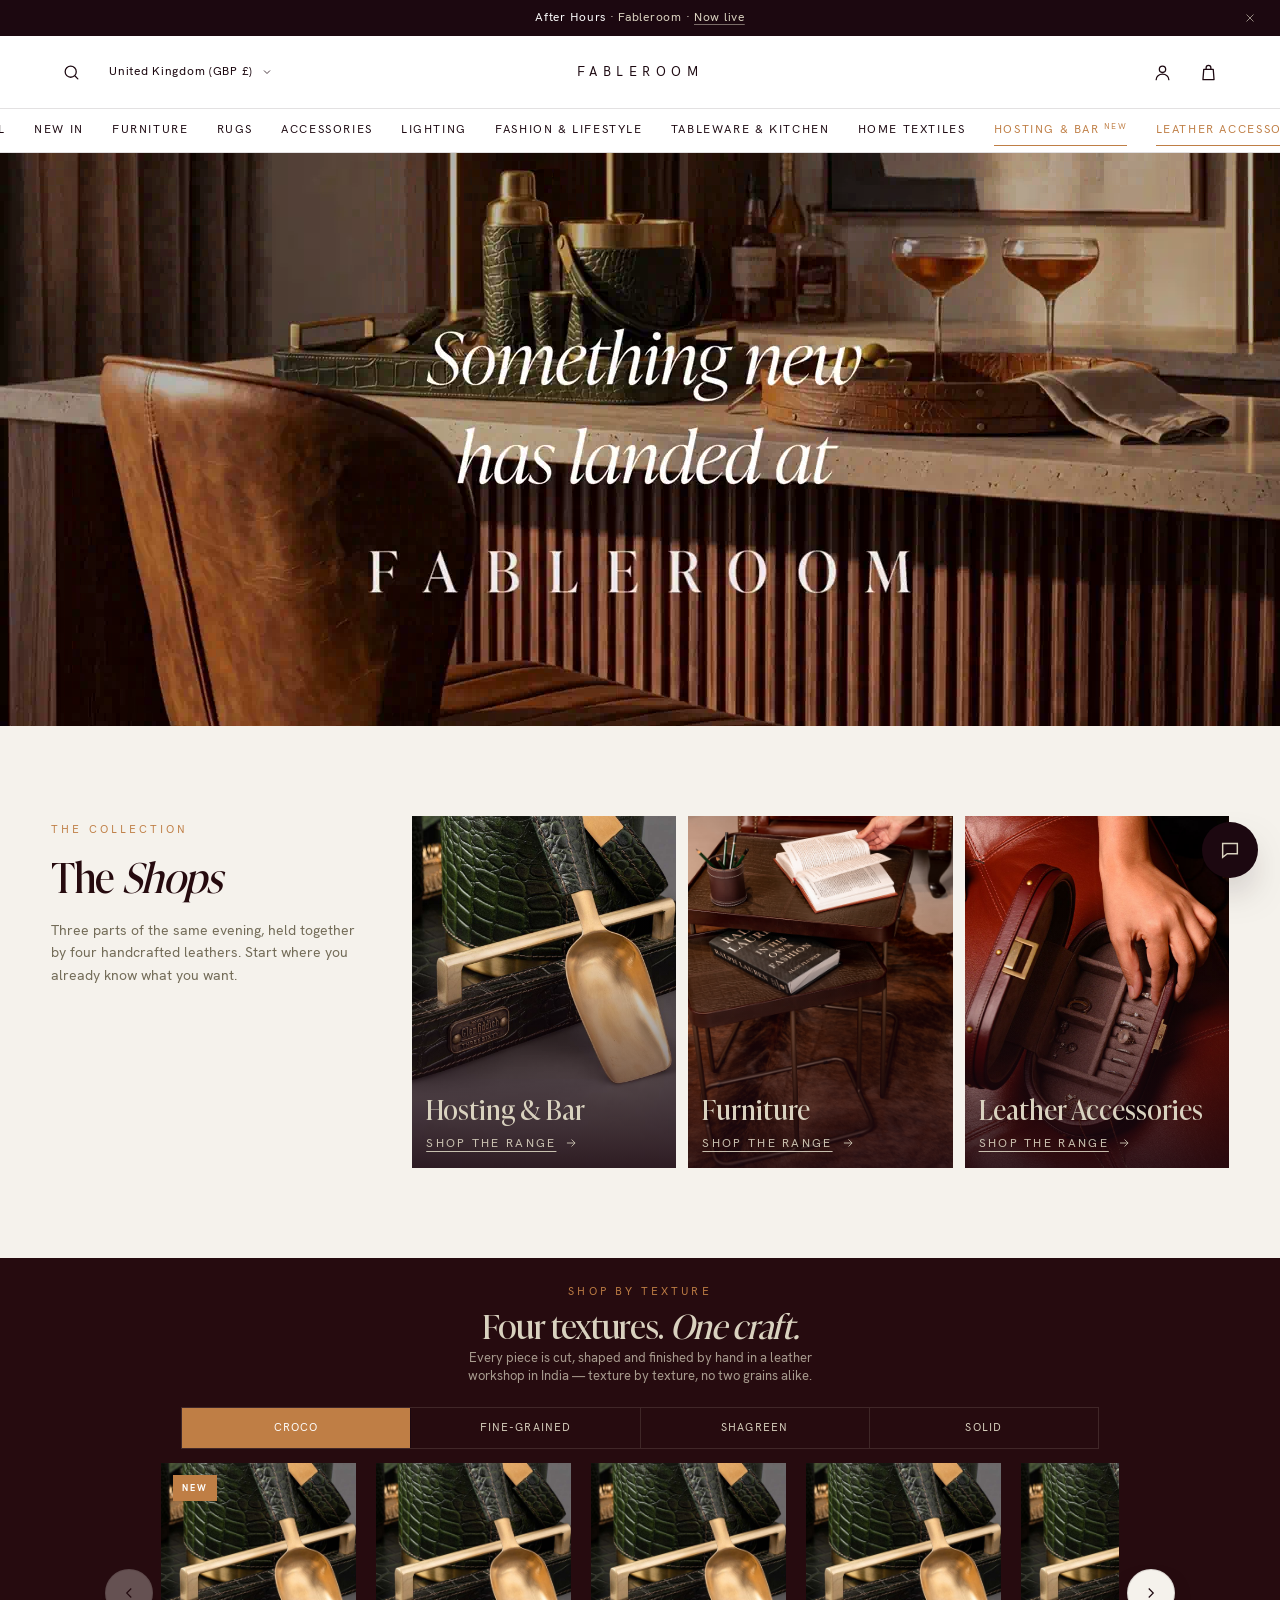
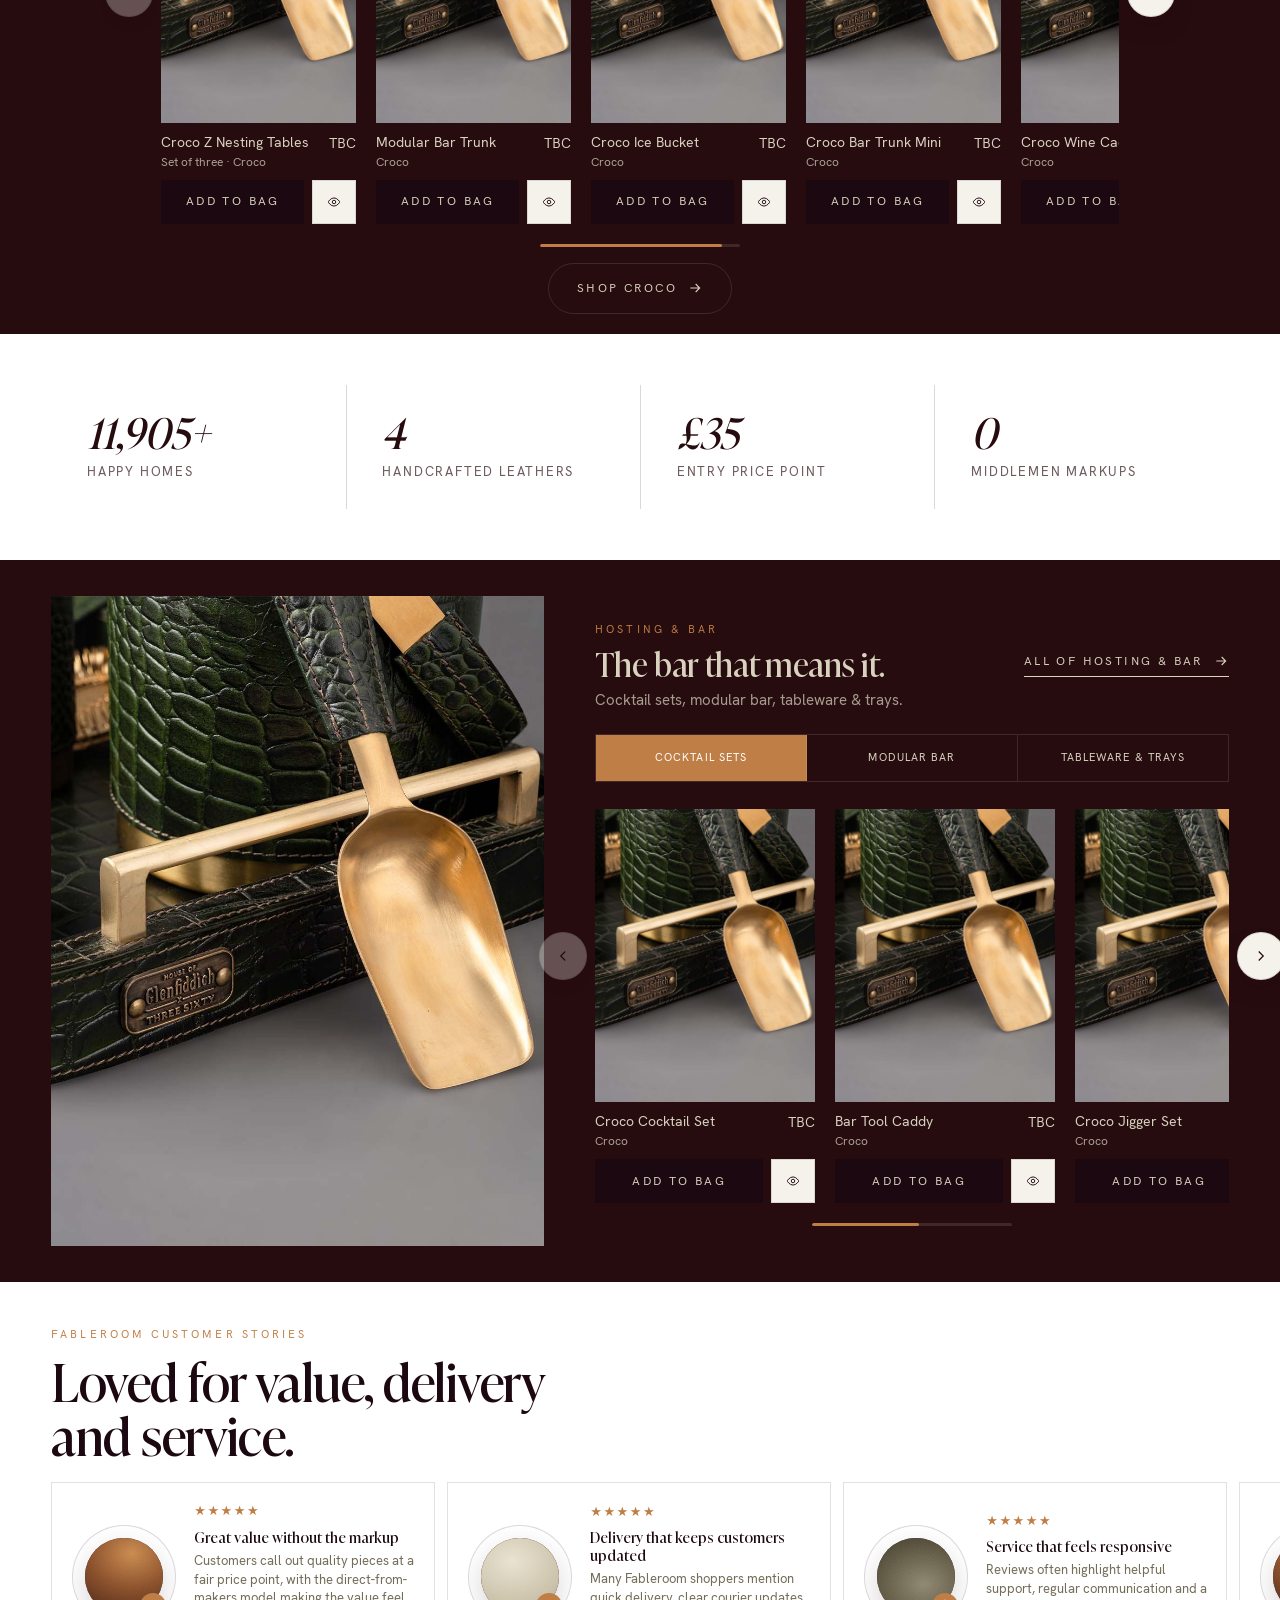
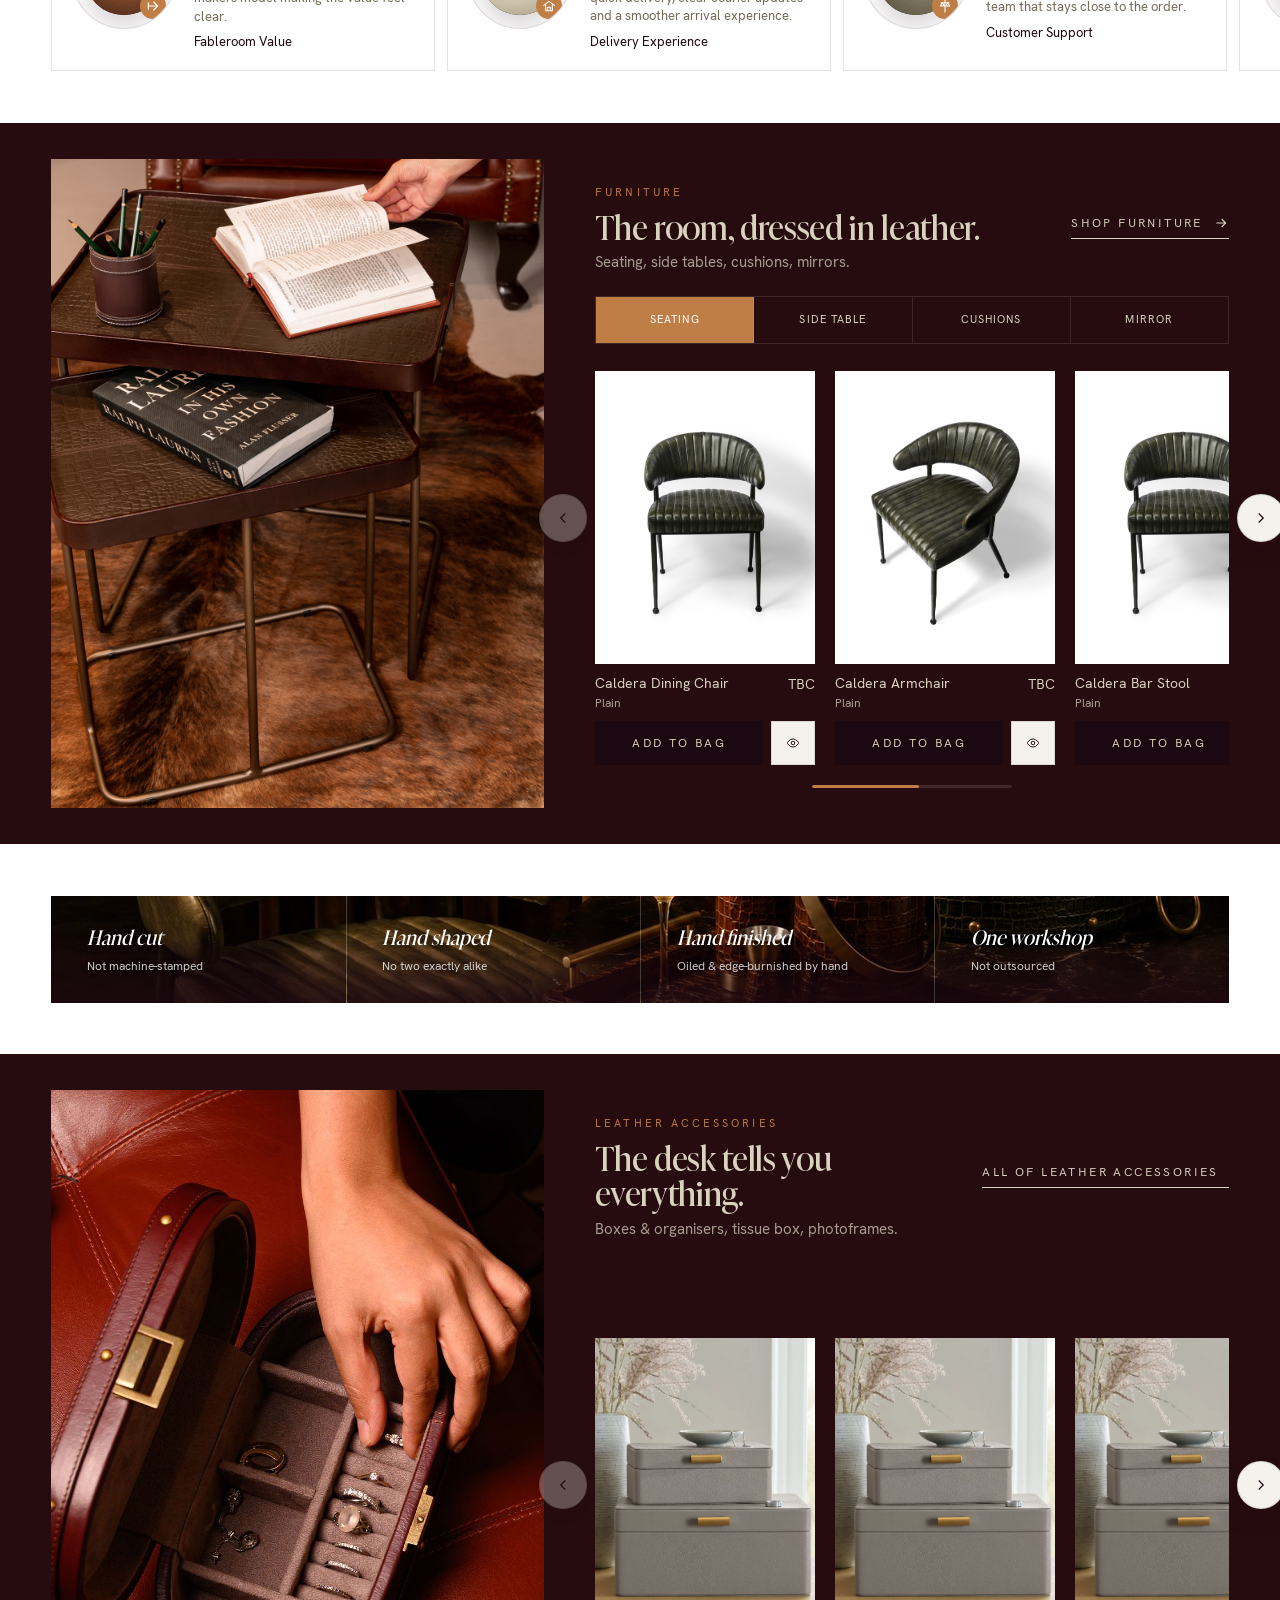
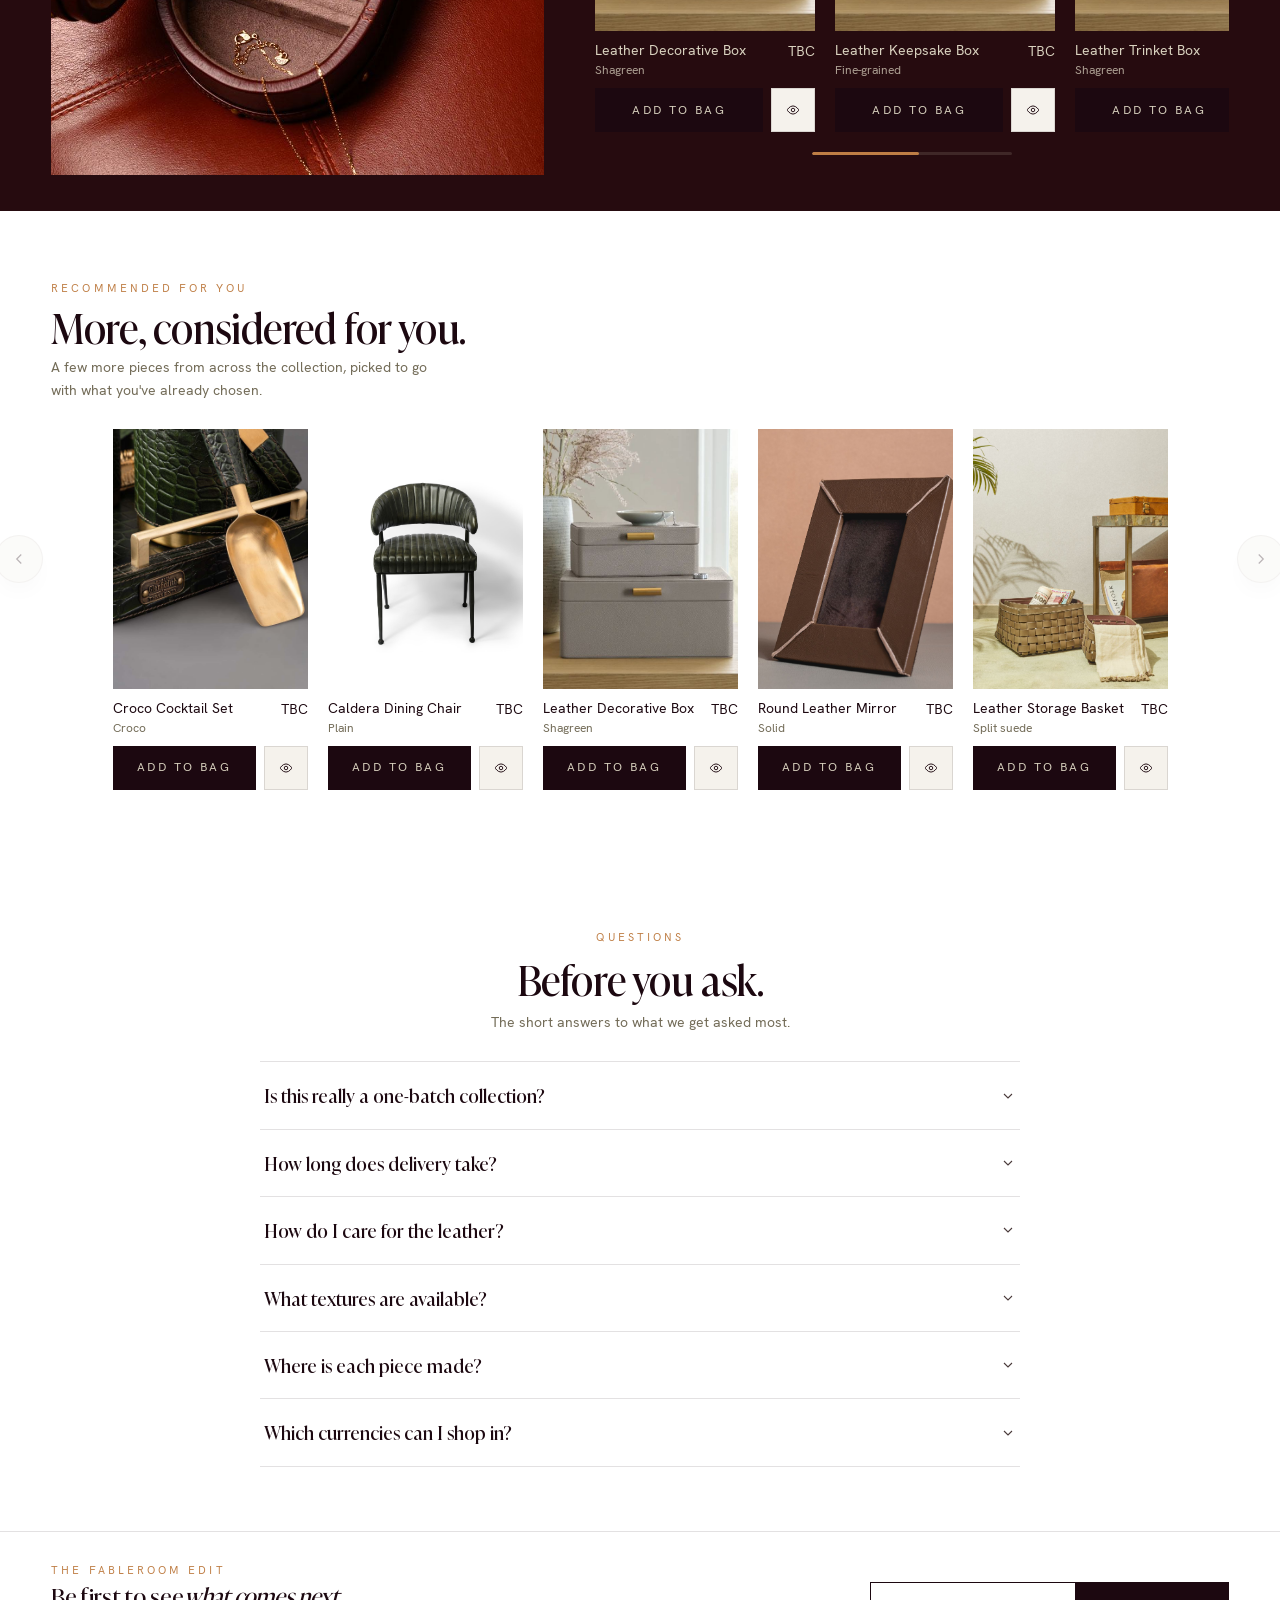
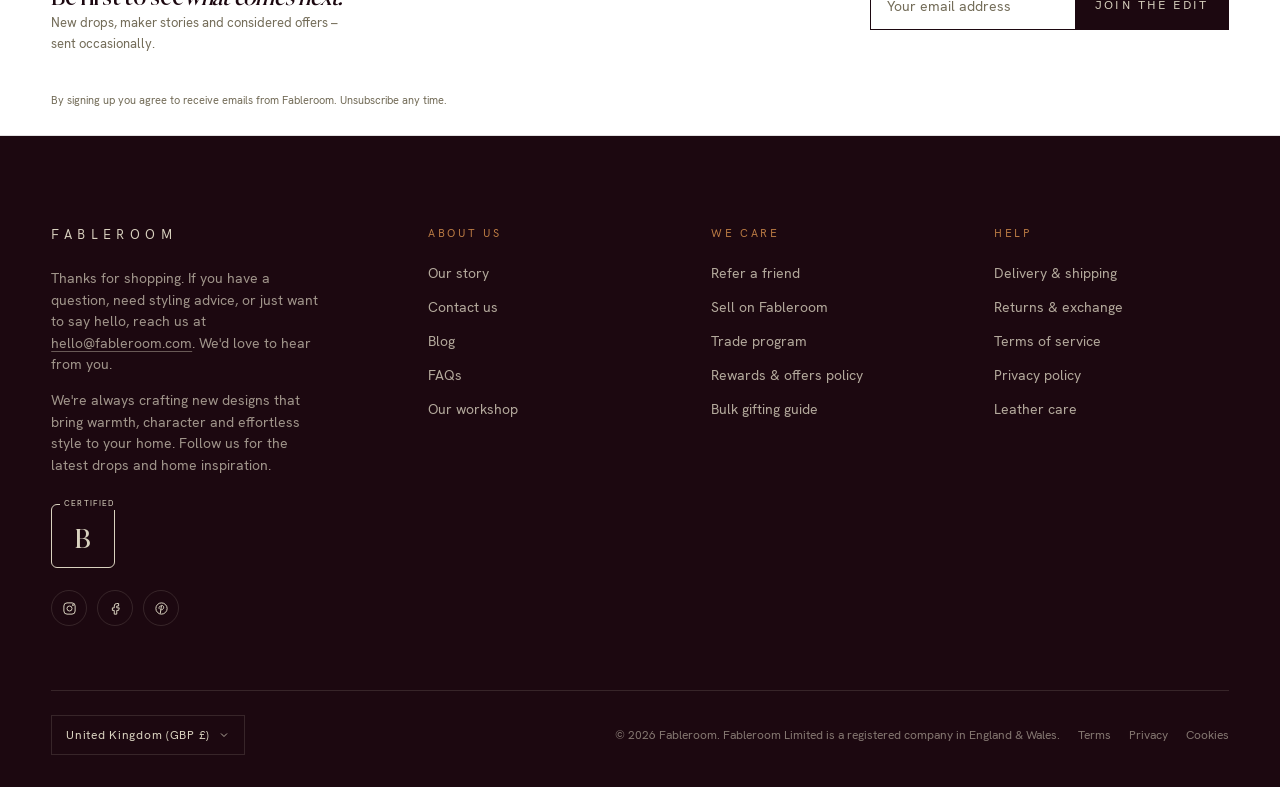
==== commit 1268d695: "Fix hero rendering ~1697px wide on mobile after aspect-ratio change The base .hero rule's aspect-rat" ====
--- a/after-hours.html
+++ b/after-hours.html
@@ -152,7 +152,7 @@
 .drawer .drawer-foot{margin-top:auto;padding-top:24px;color:var(--grey);font-size:13px}
 
 /* ---------- Hero ---------- */
-.hero{position:relative;aspect-ratio:1920/860;min-height:490px;max-height:860px;color:var(--bone);display:flex;align-items:flex-end;overflow:hidden}
+.hero{position:relative;width:100%;aspect-ratio:1920/860;min-height:490px;max-height:860px;color:var(--bone);display:flex;align-items:flex-end;overflow:hidden}
 .hero .ph{position:absolute;inset:0;z-index:0;transform:scale(1.06);transition:transform 1.8s var(--ease-out)}
 .hero.is-in .ph{transform:scale(1)}
 .hero .ph::before{background:var(--ph-bg)}
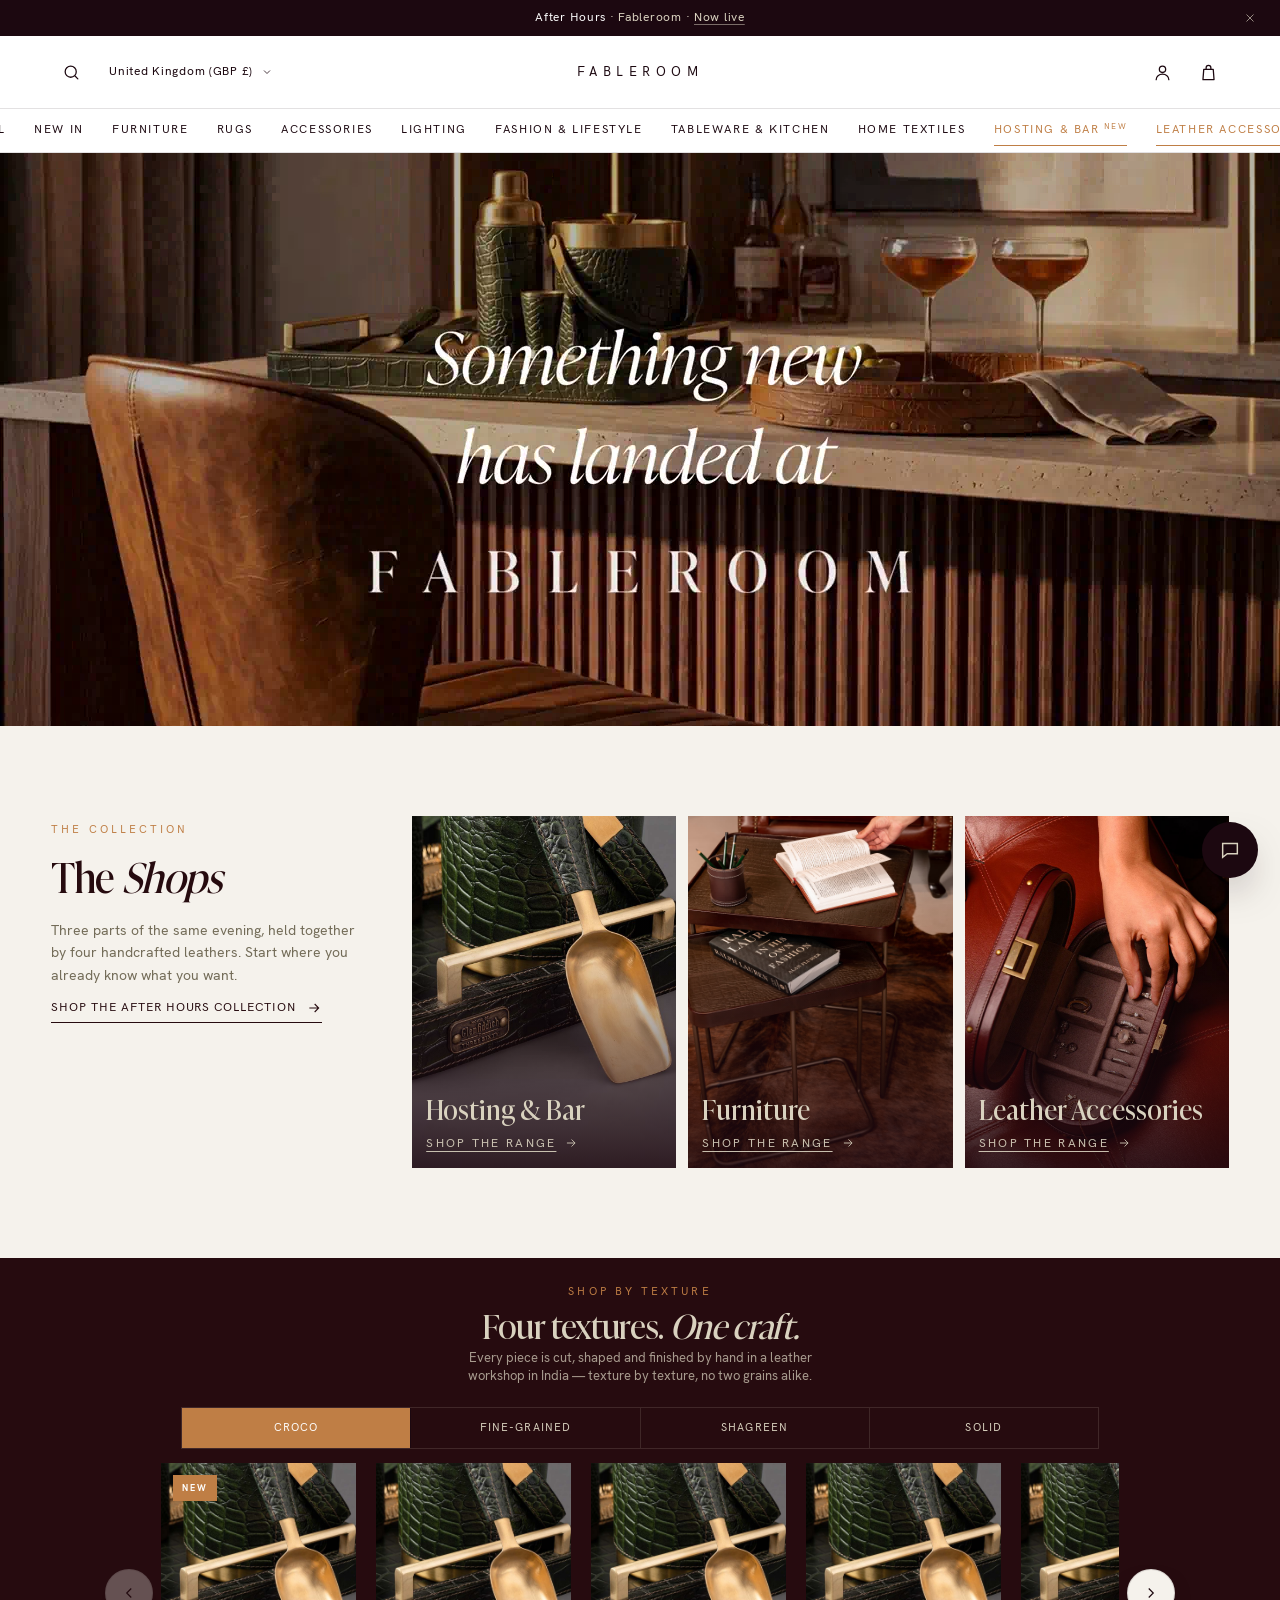
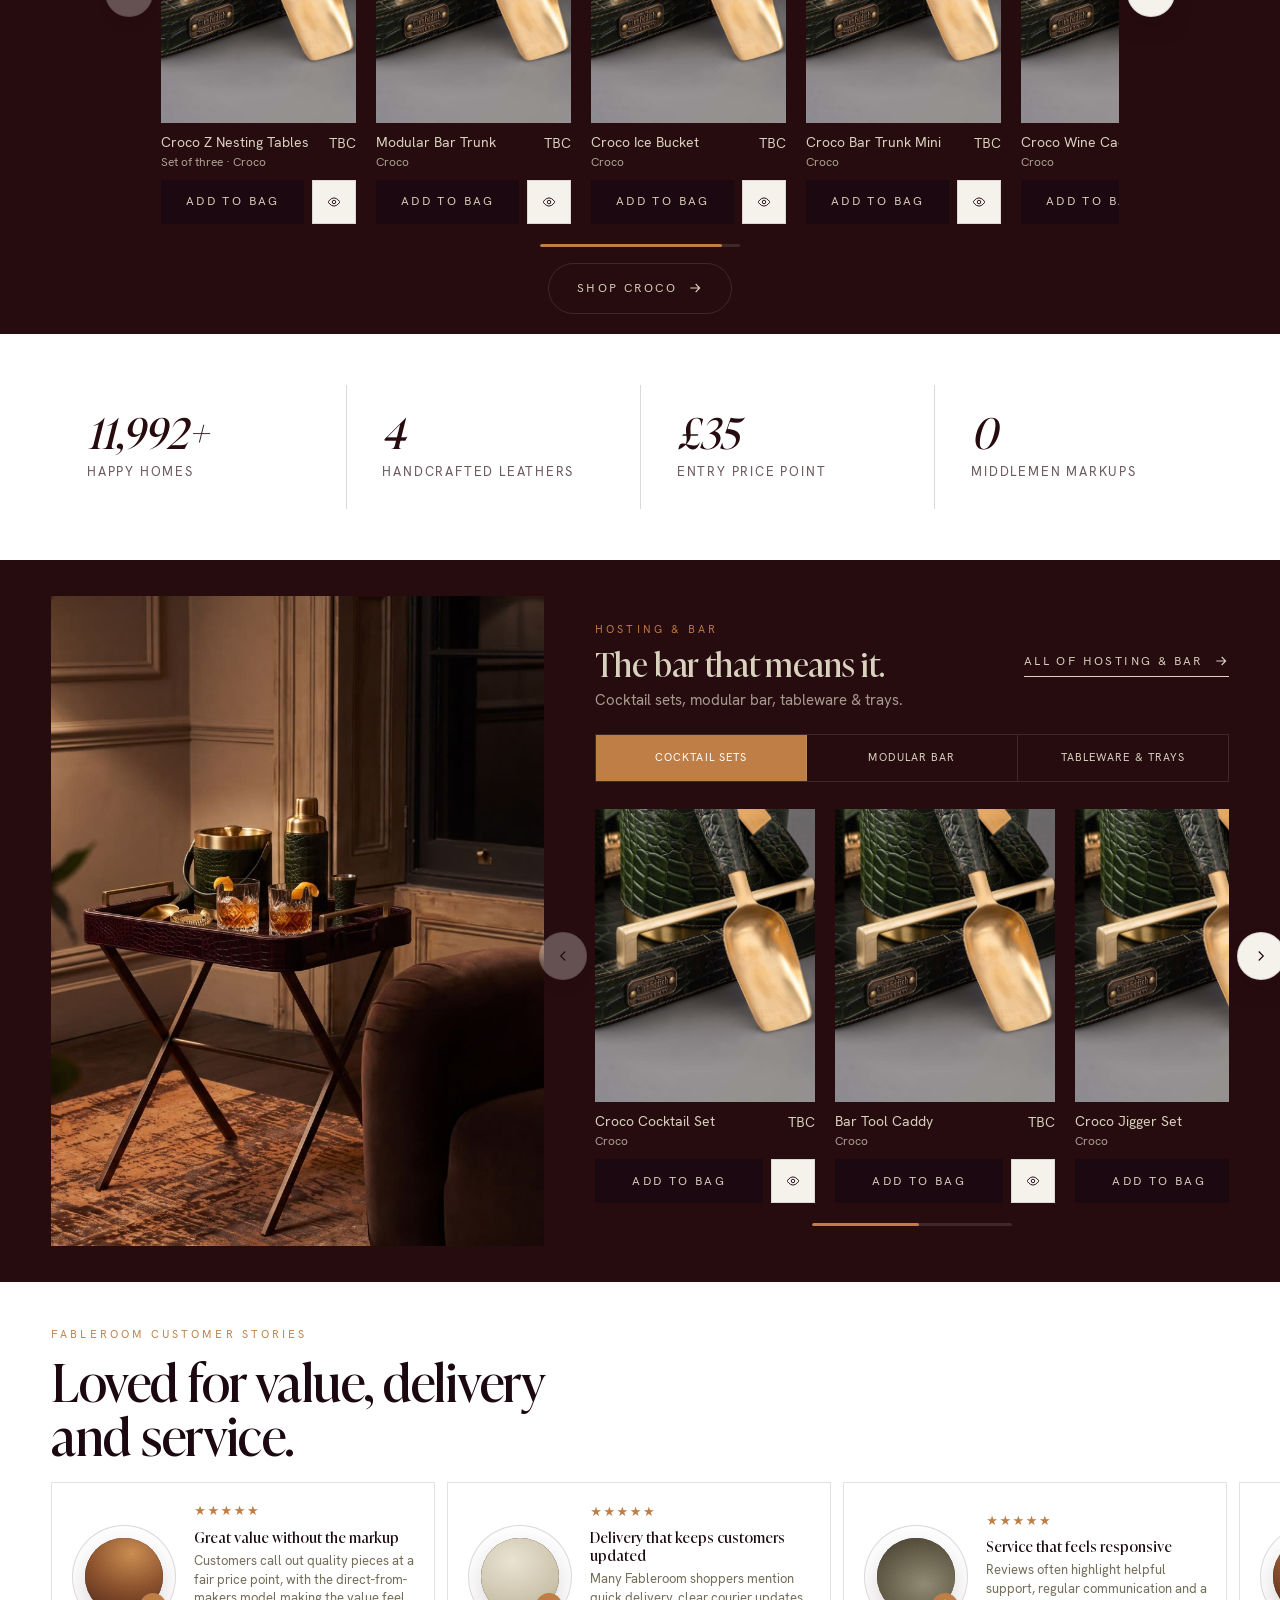
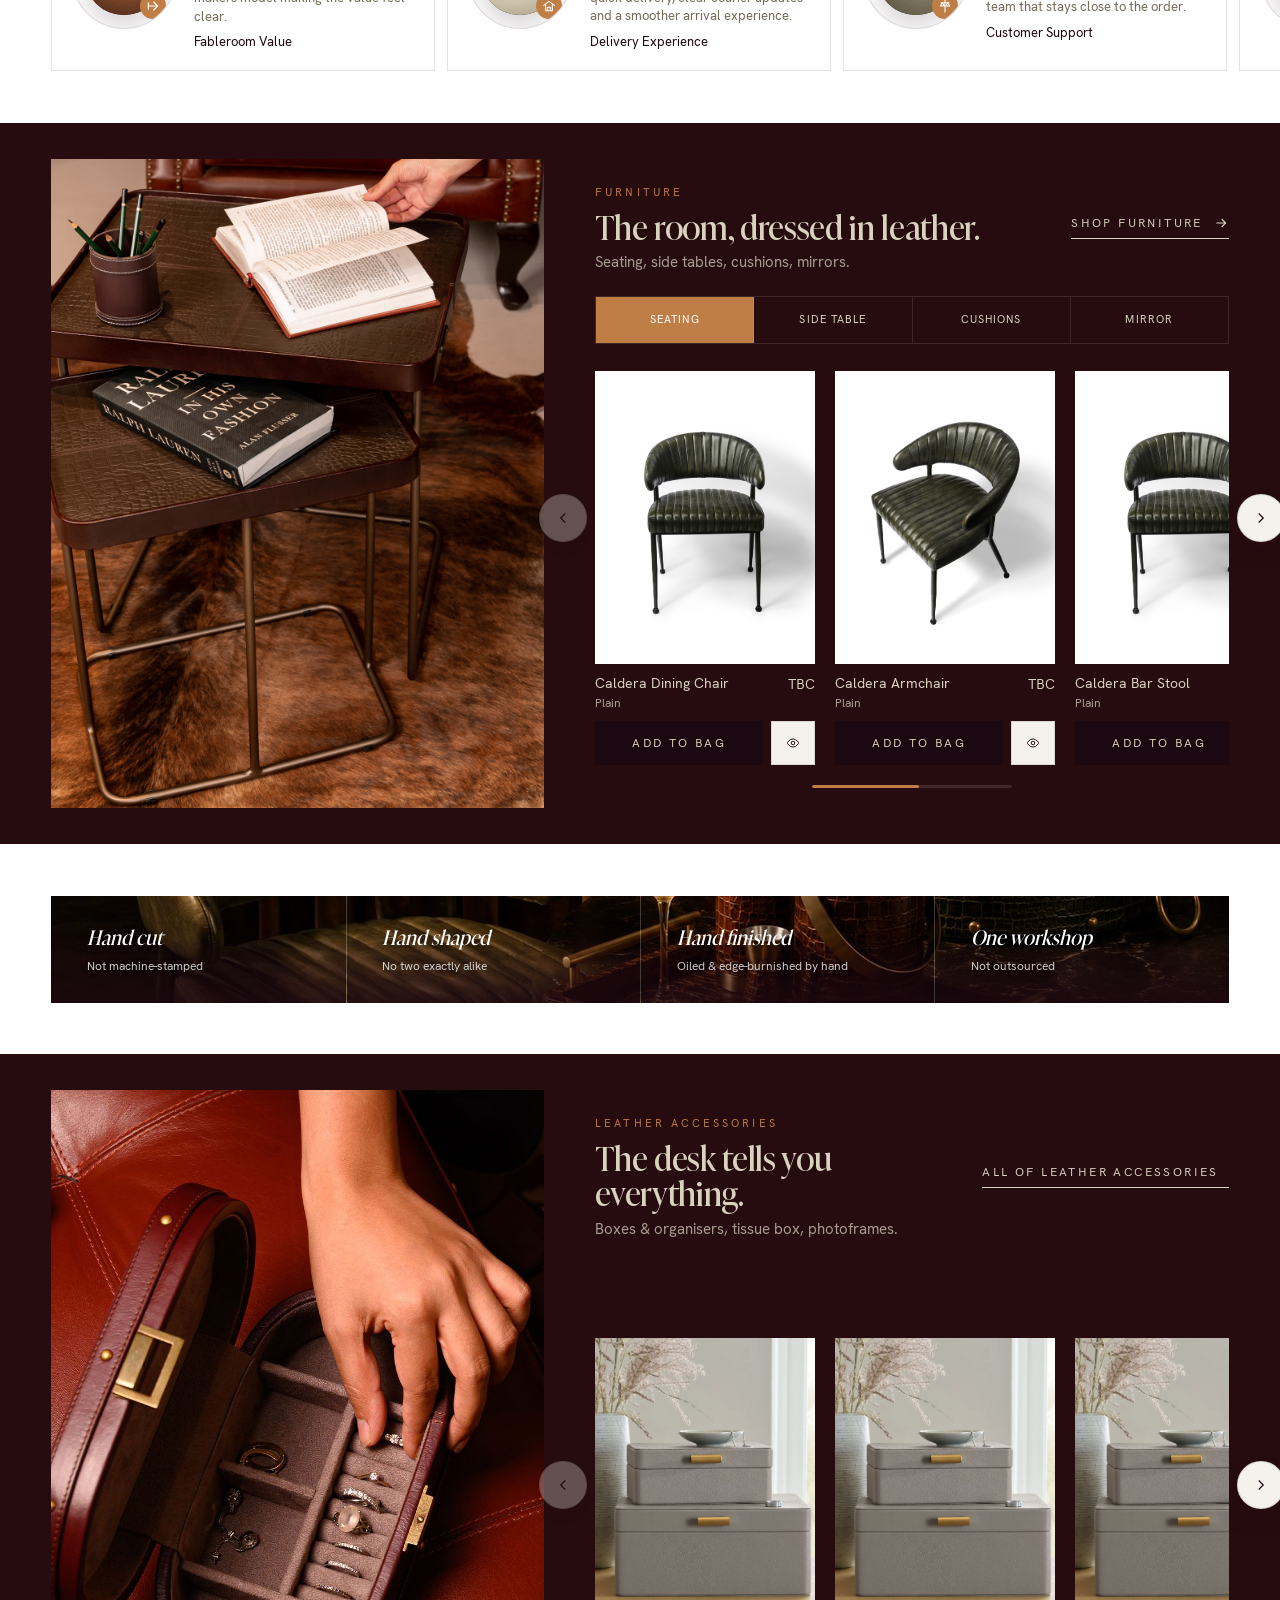
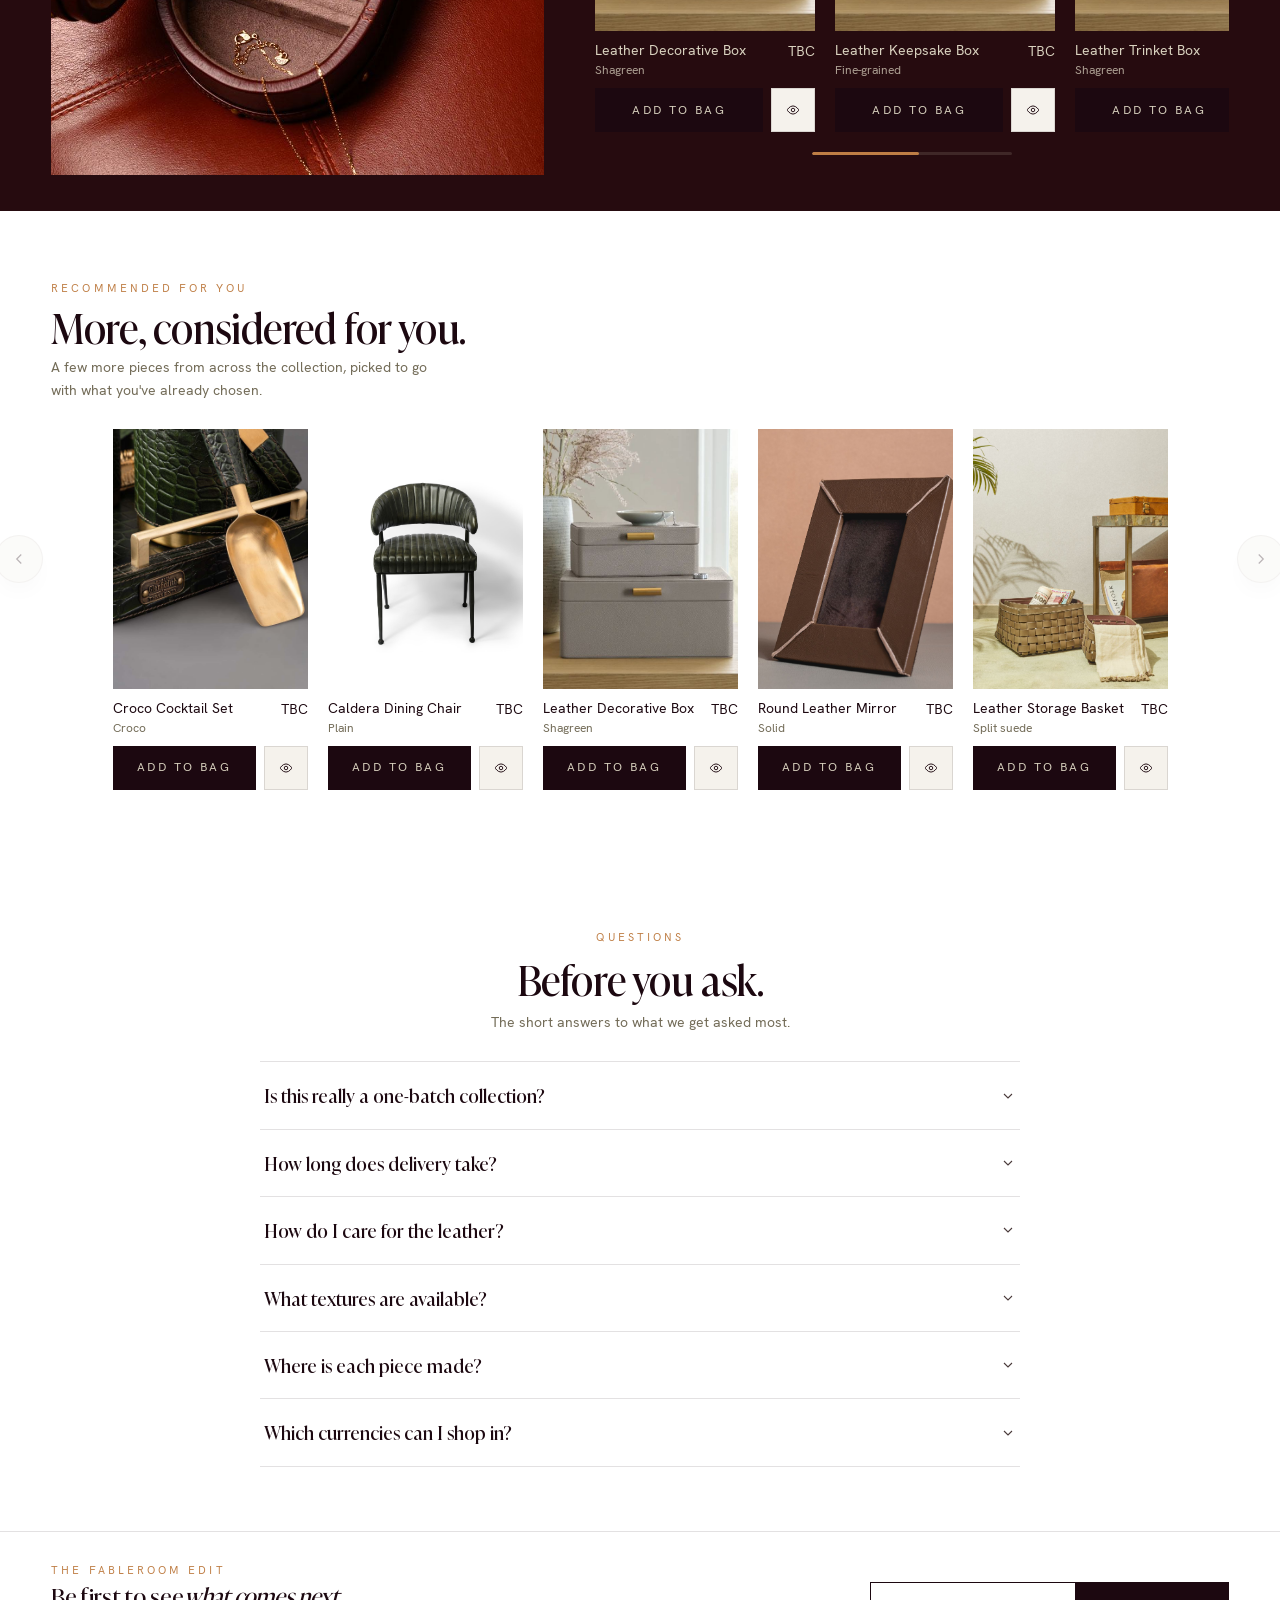
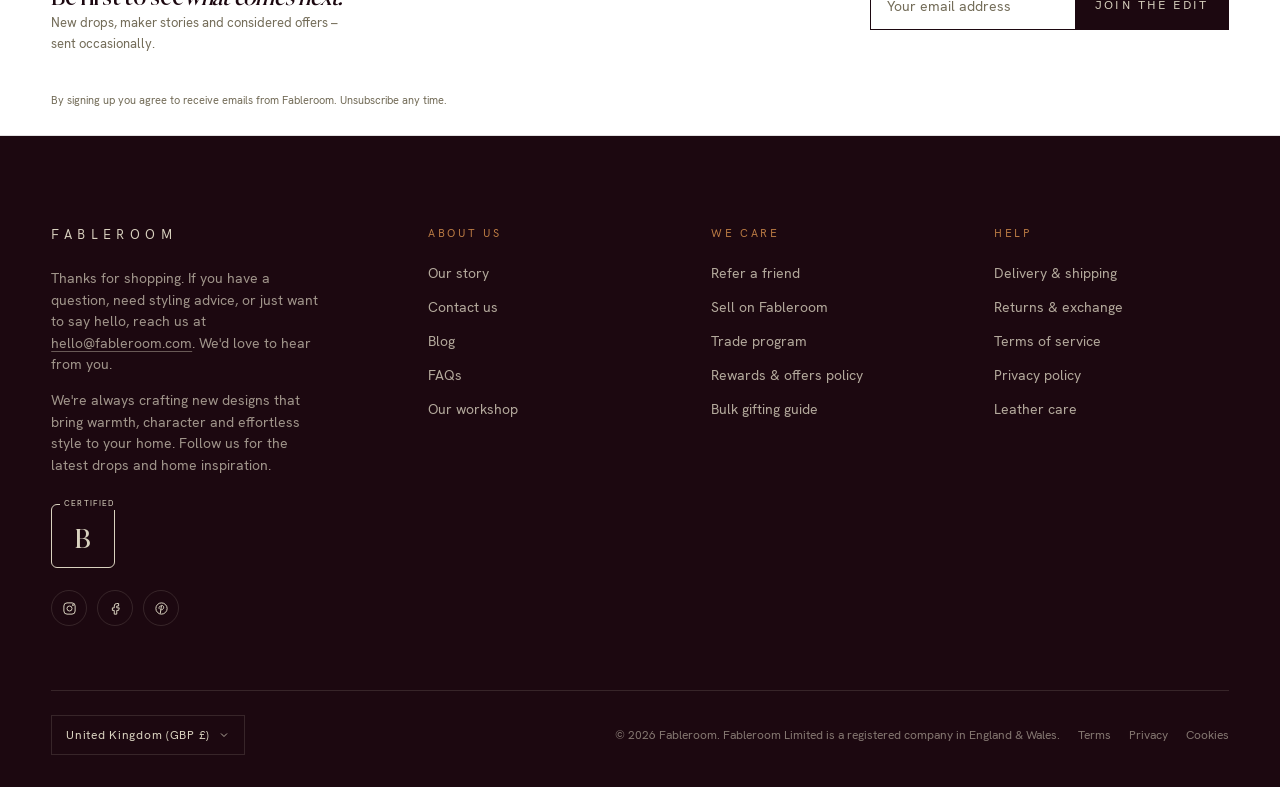
==== commit 658d7f73: "Add Hosting & Bar lifestyle banner photo; add Shops collection CTA Swap the Hosting & Bar category b" ====
--- a/after-hours.html
+++ b/after-hours.html
@@ -194,6 +194,7 @@
 #catTitle{white-space:nowrap;color:var(--licorice)}
 .categories h2{font-size:clamp(30px,3.2vw,46px);line-height:1.05}
 .categories .intro{color:var(--grey);font-size:14px;margin-top:22px;max-width:40ch;font-weight:300}
+.categories .cat-cta{margin-top:12px;color:var(--licorice);letter-spacing:.08em}
 .tiles{display:grid;grid-template-columns:repeat(3,1fr);gap:var(--space-xs)}
 .tile{position:relative;aspect-ratio:3/4;overflow:hidden;display:block;color:var(--bone)}
 .tile .ph{position:absolute;inset:0;transition:transform 1.1s var(--ease-out)}
@@ -777,6 +778,7 @@
   .categories{padding:32px 0}
   .categories .wrap{grid-template-columns:1fr;gap:18px}
   .categories .intro{max-width:none;font-size:11px;line-height:1.45;margin-top:14px}
+  .categories .cat-cta{margin-top:10px;font-size:10.5px}
   .tiles{grid-template-columns:repeat(3,1fr)}
   .track{grid-auto-columns:calc((100% - var(--gap))/2)}
   .car-nav{display:none}
@@ -1089,6 +1091,7 @@
       <span class="eyebrow">The collection</span>
       <h2 class="display" id="catTitle" style="margin-top:14px">The <em>Shops</em></h2>
       <p class="intro">Three parts of the same evening, held together by four handcrafted leathers. Start where you already know what you want.</p>
+      <a class="link-arrow cat-cta" href="#materials-filter">Shop the After Hours collection <svg viewBox="0 0 24 24" fill="none" stroke="currentColor" stroke-width="1.6"><path d="M5 12h14M13 6l6 6-6 6"/></svg></a>
     </div>
     <div class="tiles">
       <a class="tile reveal" data-delay="1" href="#hosting">
@@ -1266,7 +1269,7 @@
 <section class="category-split on-colored" id="hosting" aria-labelledby="hostTitle">
   <div class="cs-grid">
     <div class="cs-visual reveal">
-      <img class="ph img-cover" src="assets/img/sub-cocktail-sets.jpg" alt="Fableroom croco-print leather bar tools styled in use">
+      <img class="ph img-cover" src="assets/img/hosting-lifestyle.jpg" alt="Fableroom croco leather bar tray styled in a living room">
       <a class="cs-visual-cta" href="#">Explore now <svg viewBox="0 0 24 24"><path d="M5 12h14M13 6l6 6-6 6"/></svg></a>
     </div>
     <div class="cs-panel">
@@ -1284,7 +1287,7 @@
         <button class="grp-btn" type="button" data-group="tableware" data-heading="Tableware &amp; Trays" data-desc="Serve trays, coasters, placemats and napkin rings, together." aria-selected="false"><span class="grp-label">Tableware &amp; Trays</span></button>
       </div>
       <div class="cs-visual-m">
-        <img class="ph img-cover" src="assets/img/sub-cocktail-sets.jpg" alt="Fableroom croco-print leather bar tools styled in use">
+        <img class="ph img-cover" src="assets/img/hosting-lifestyle.jpg" alt="Fableroom croco leather bar tray styled in a living room">
         <a class="cs-visual-cta" href="#">Explore now <svg viewBox="0 0 24 24"><path d="M5 12h14M13 6l6 6-6 6"/></svg></a>
       </div>
       <div class="grp-content reveal" data-delay="2">
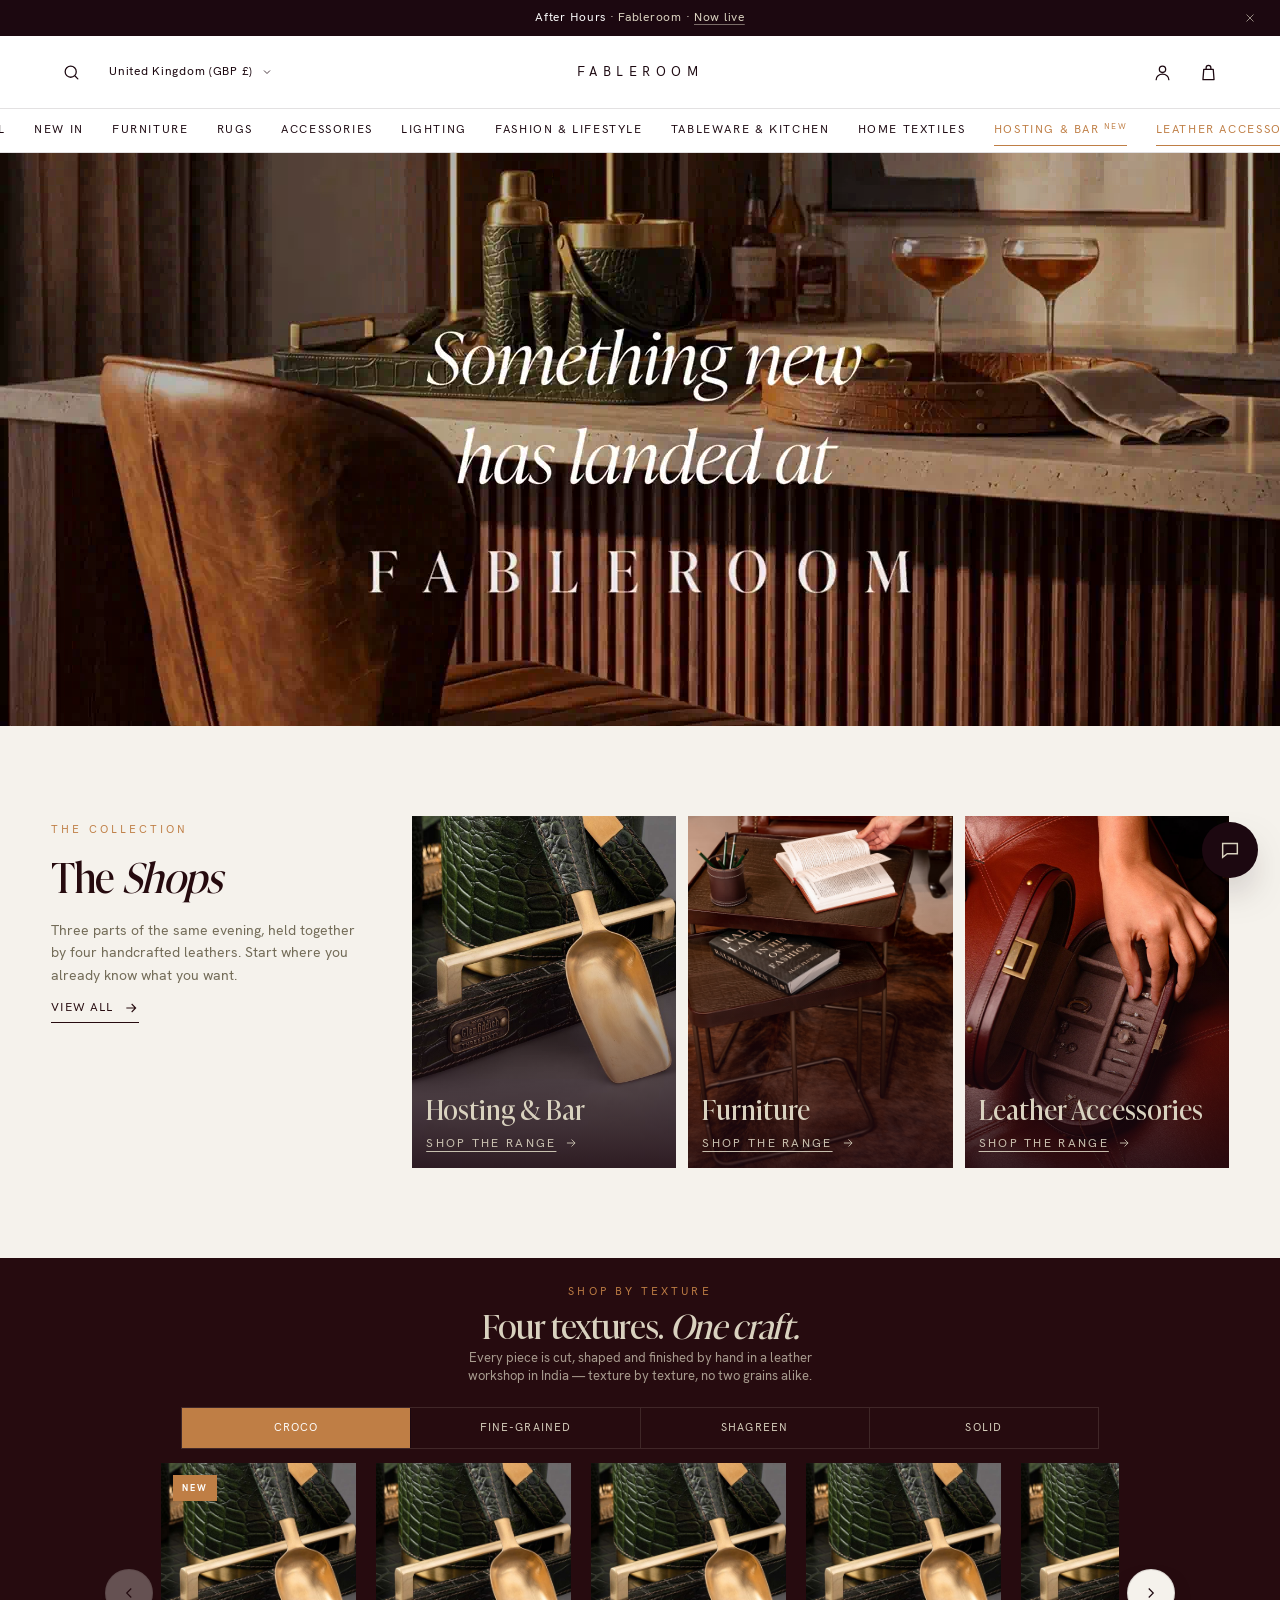
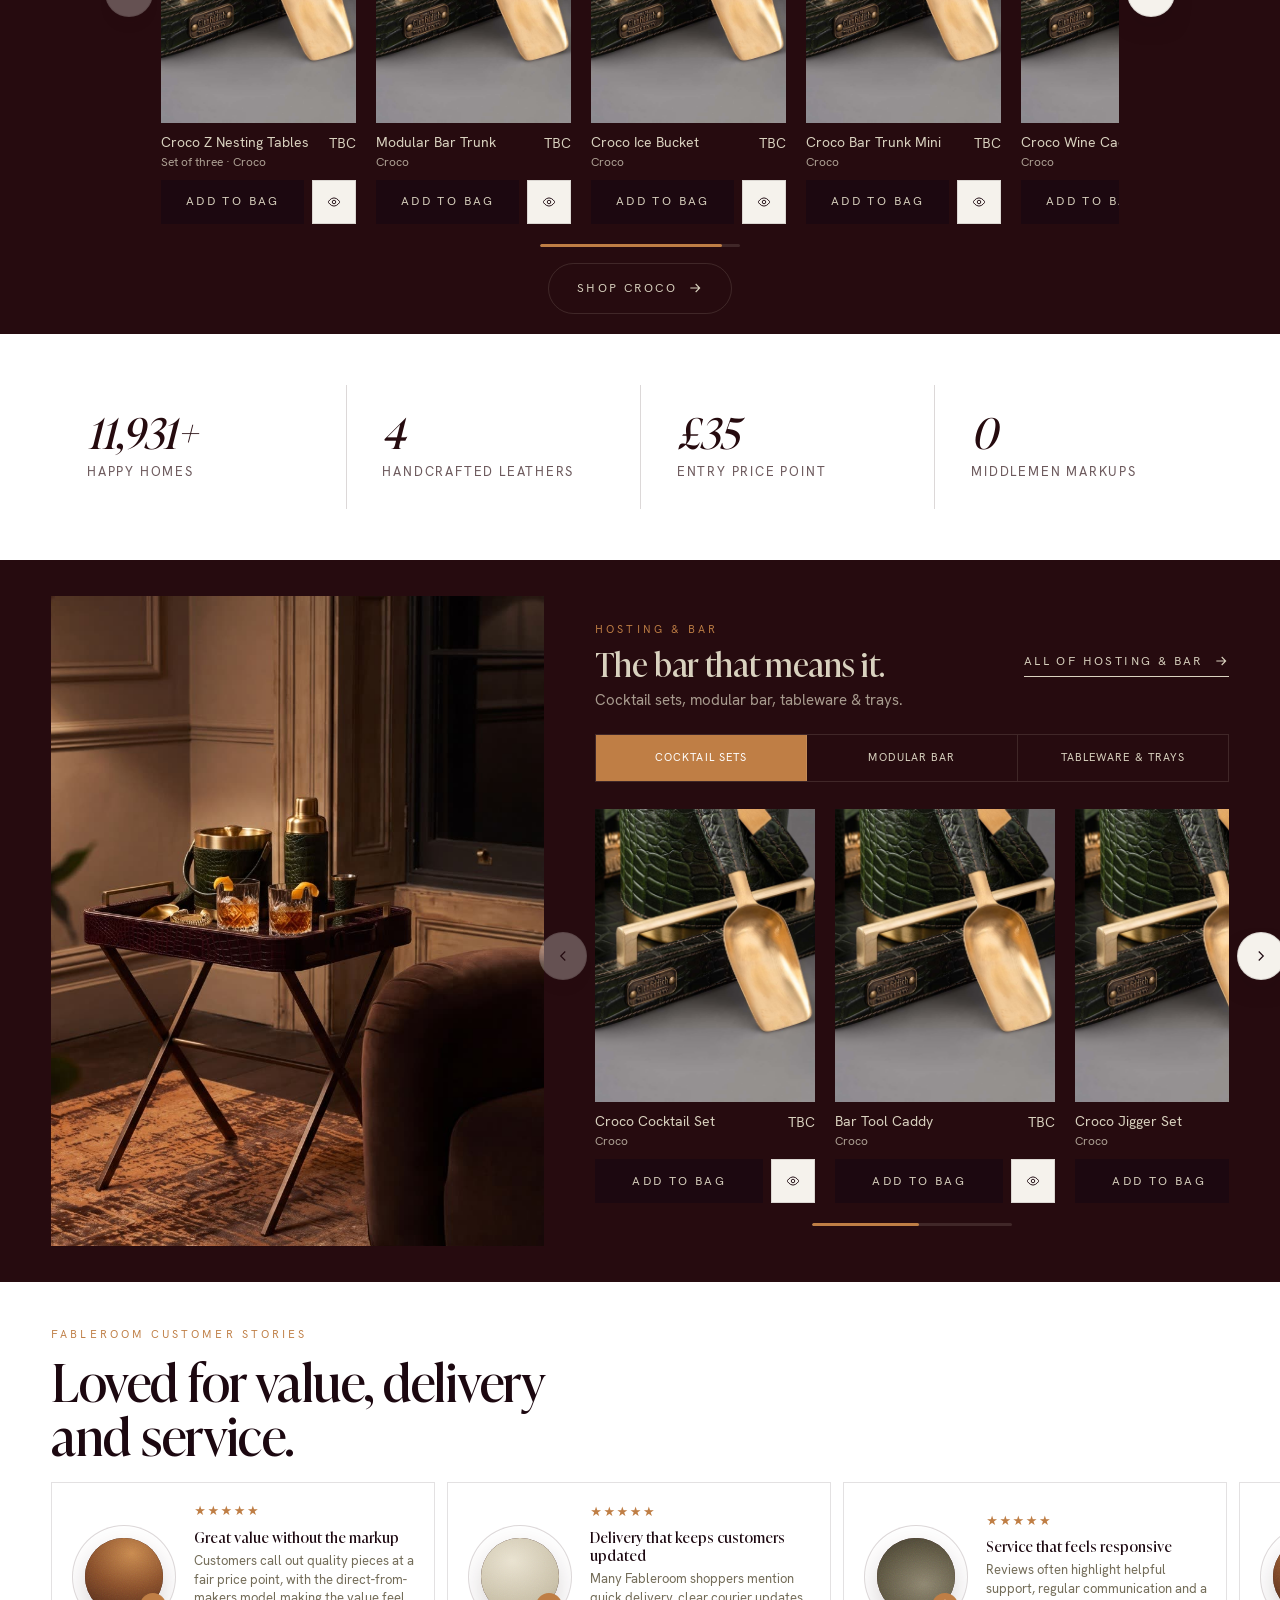
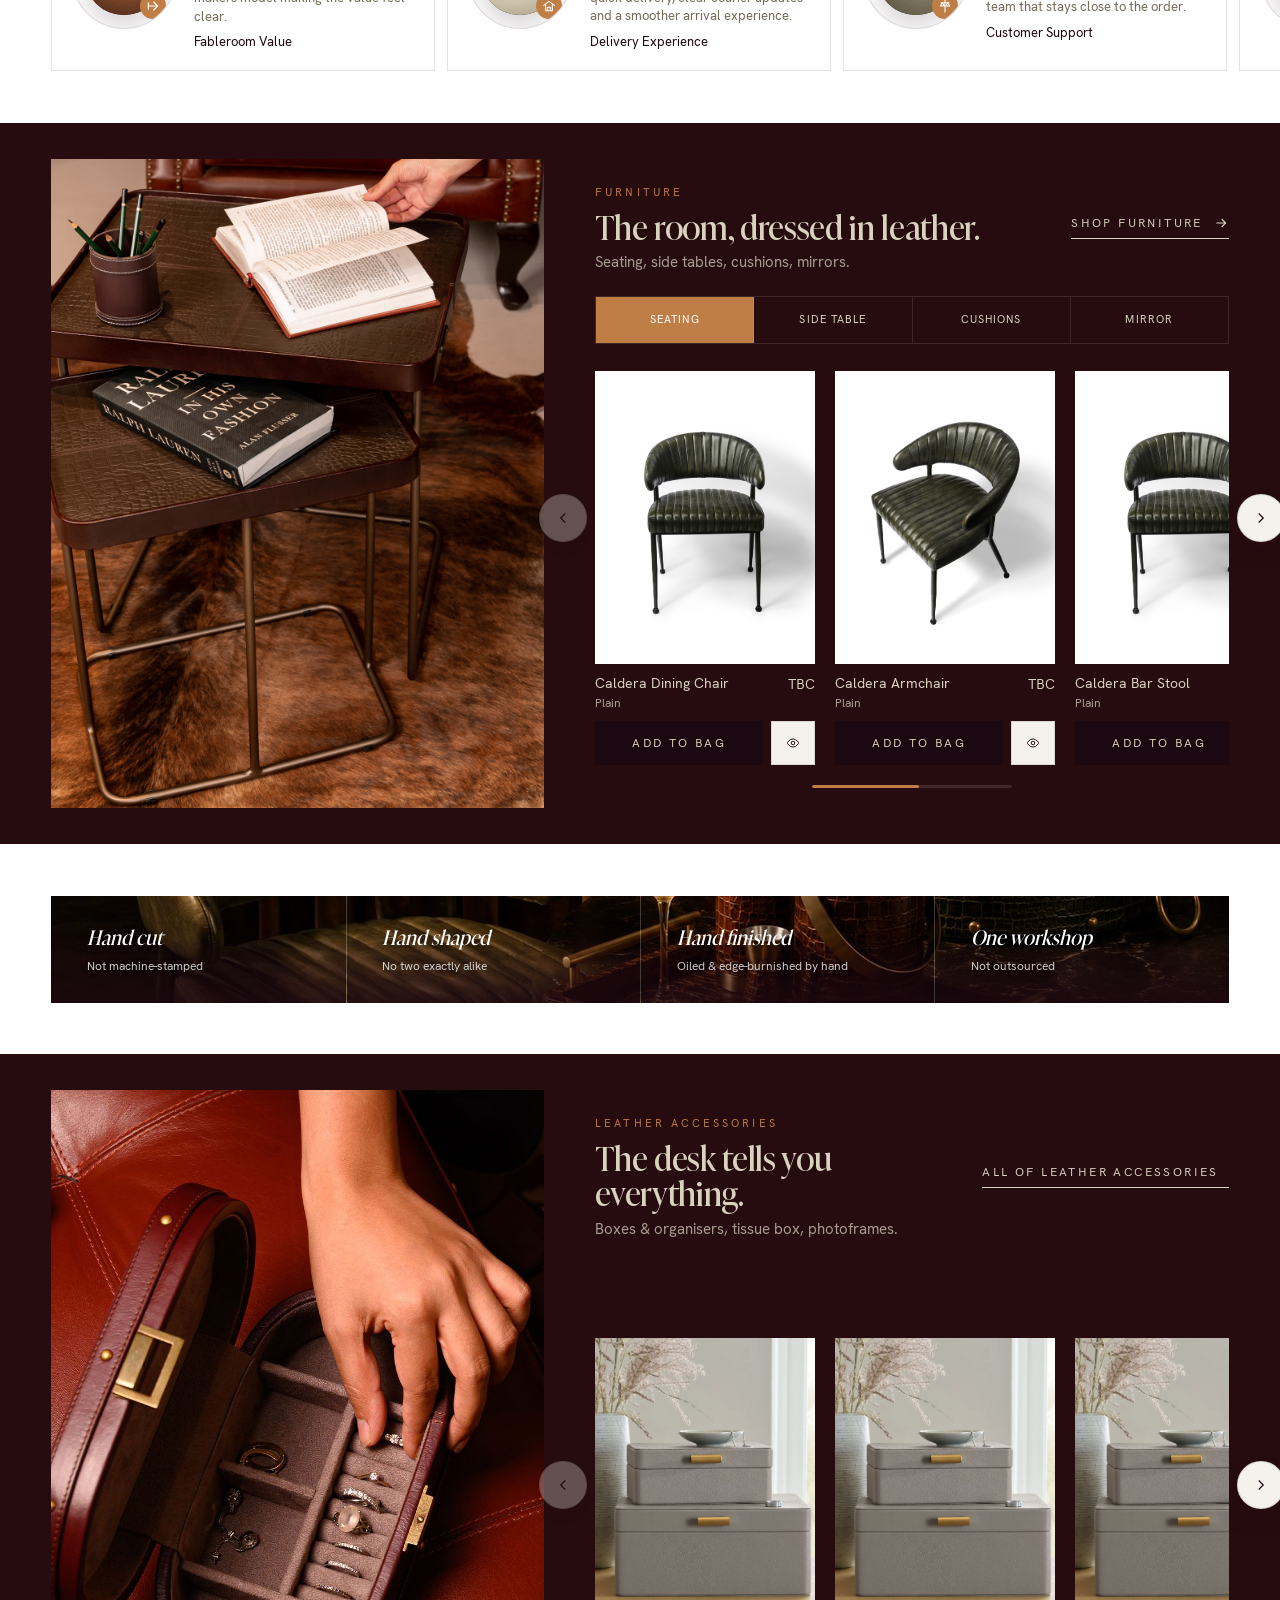
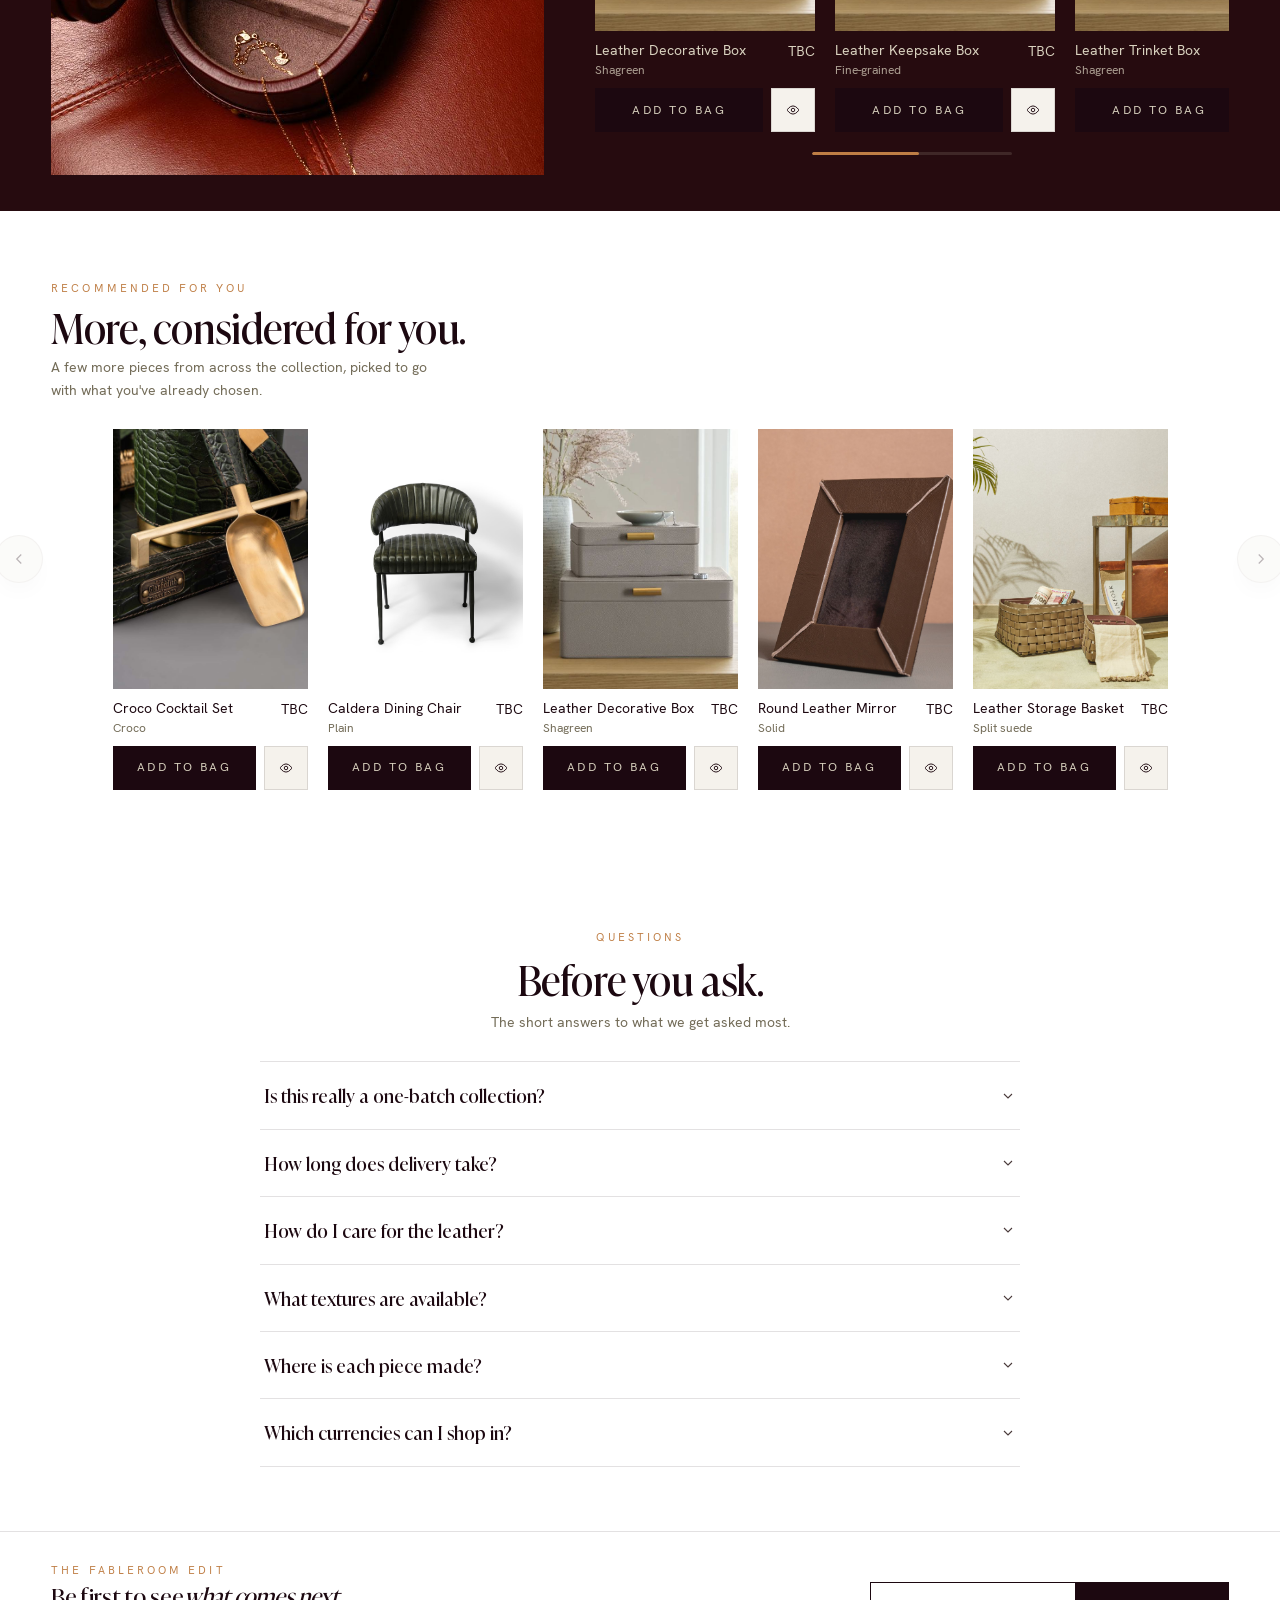
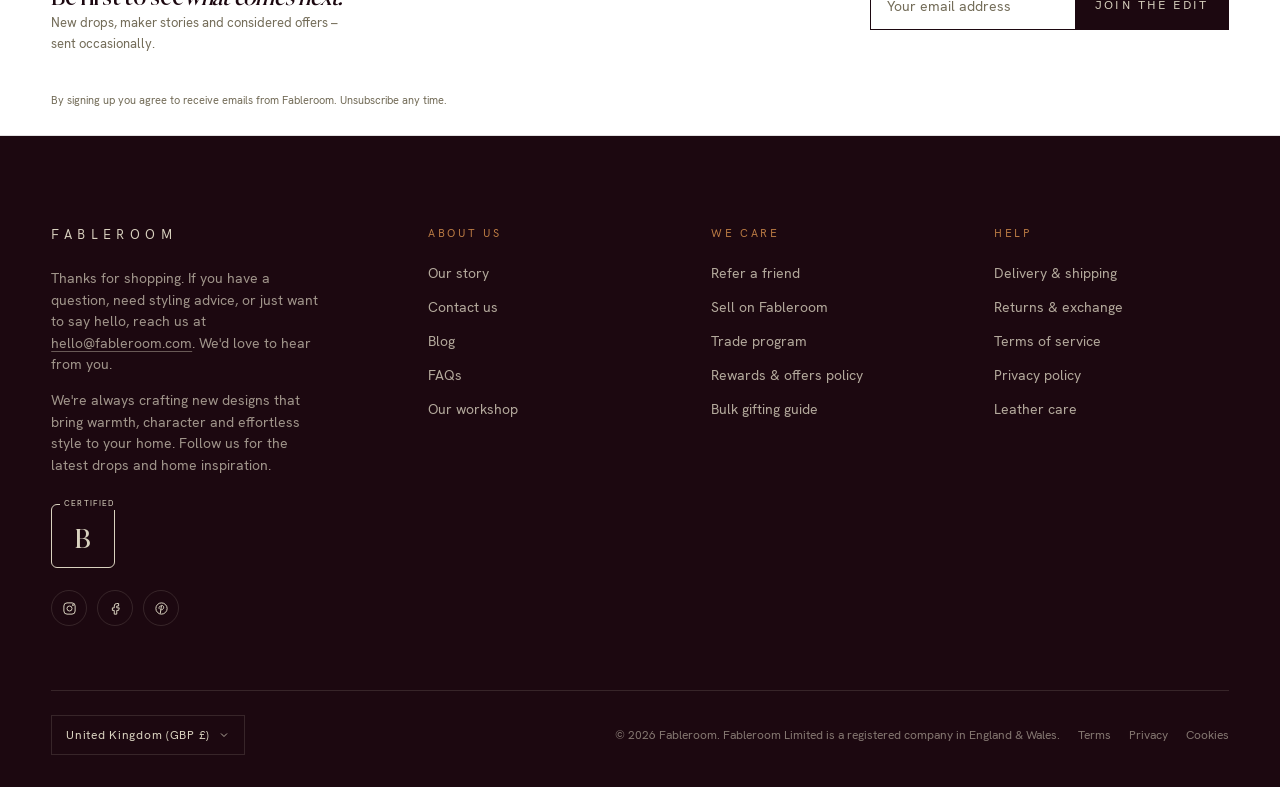
==== commit e6e329e9: "Rename Shops collection CTA to "View all" Co-Authored-By: Claude Sonnet 5 <noreply@anthropic.com>" ====
--- a/after-hours.html
+++ b/after-hours.html
@@ -1091,7 +1091,7 @@
       <span class="eyebrow">The collection</span>
       <h2 class="display" id="catTitle" style="margin-top:14px">The <em>Shops</em></h2>
       <p class="intro">Three parts of the same evening, held together by four handcrafted leathers. Start where you already know what you want.</p>
-      <a class="link-arrow cat-cta" href="#materials-filter">Shop the After Hours collection <svg viewBox="0 0 24 24" fill="none" stroke="currentColor" stroke-width="1.6"><path d="M5 12h14M13 6l6 6-6 6"/></svg></a>
+      <a class="link-arrow cat-cta" href="#materials-filter">View all <svg viewBox="0 0 24 24" fill="none" stroke="currentColor" stroke-width="1.6"><path d="M5 12h14M13 6l6 6-6 6"/></svg></a>
     </div>
     <div class="tiles">
       <a class="tile reveal" data-delay="1" href="#hosting">
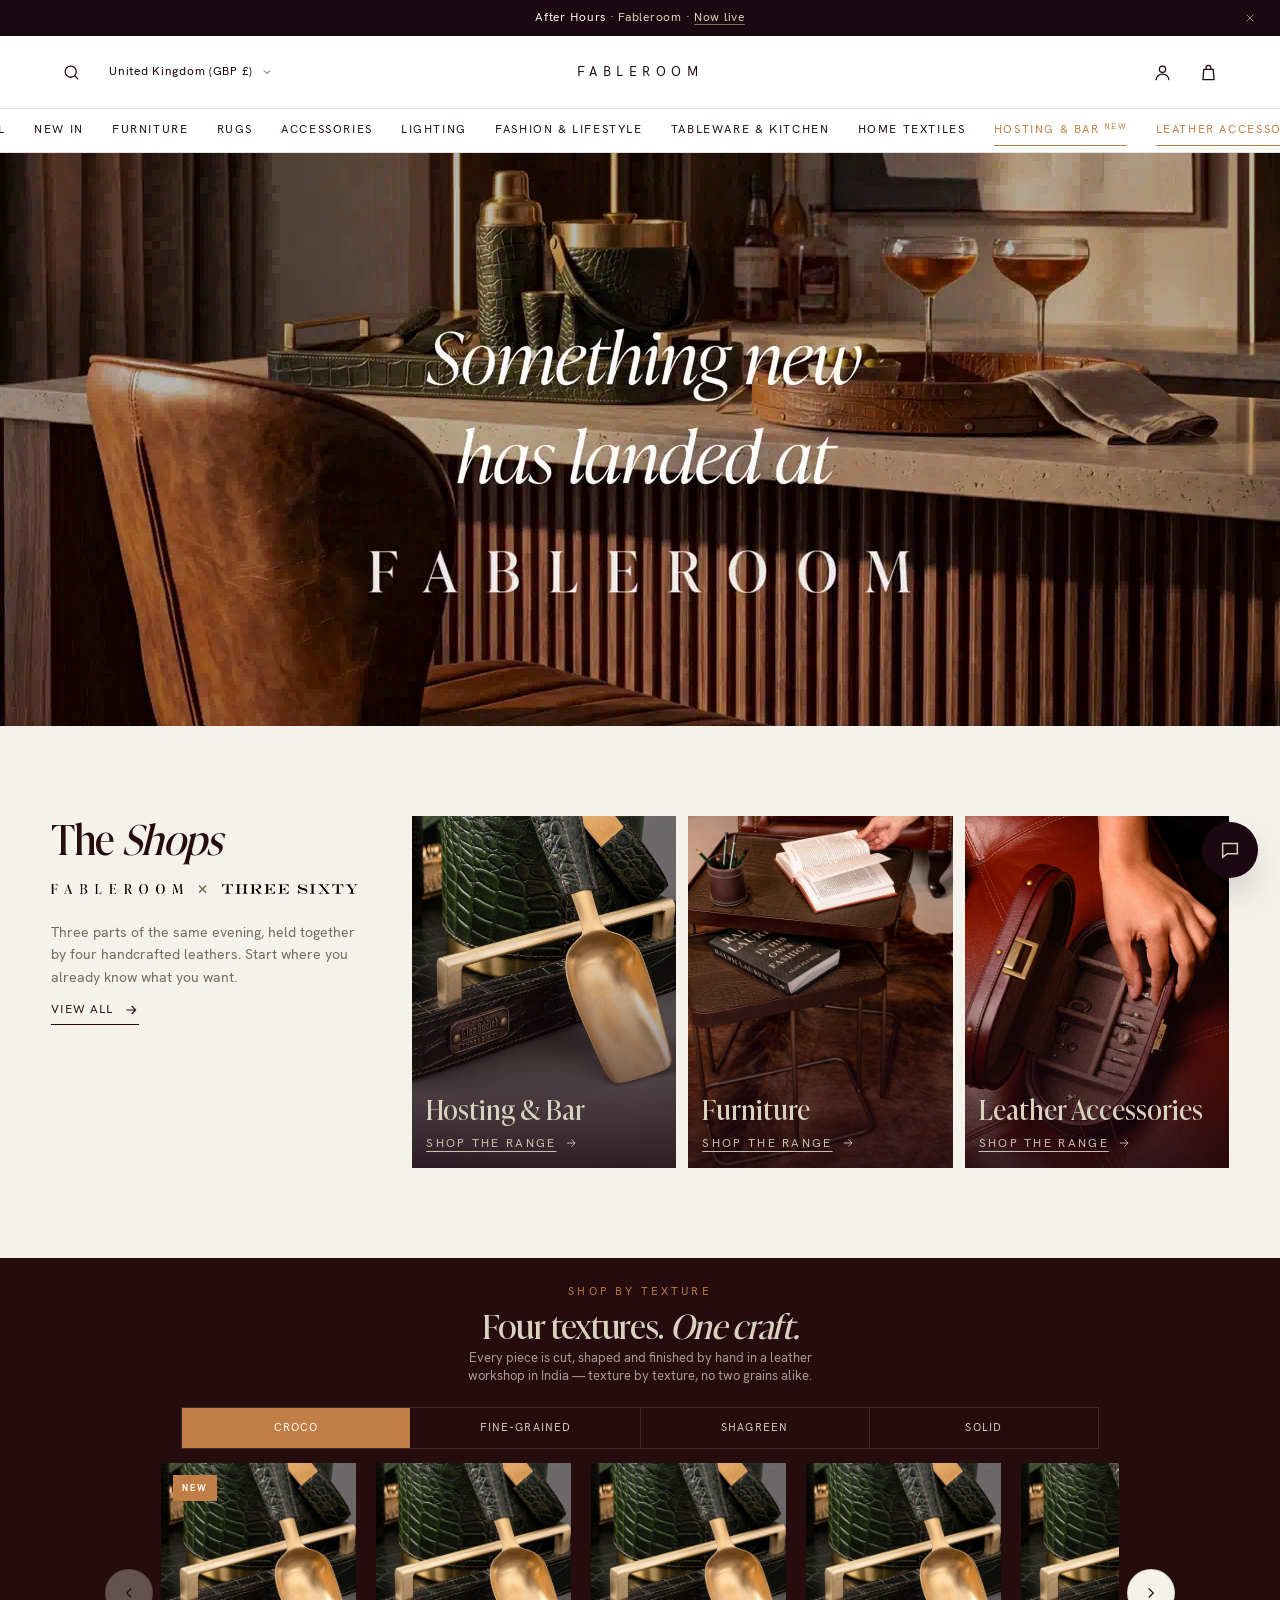
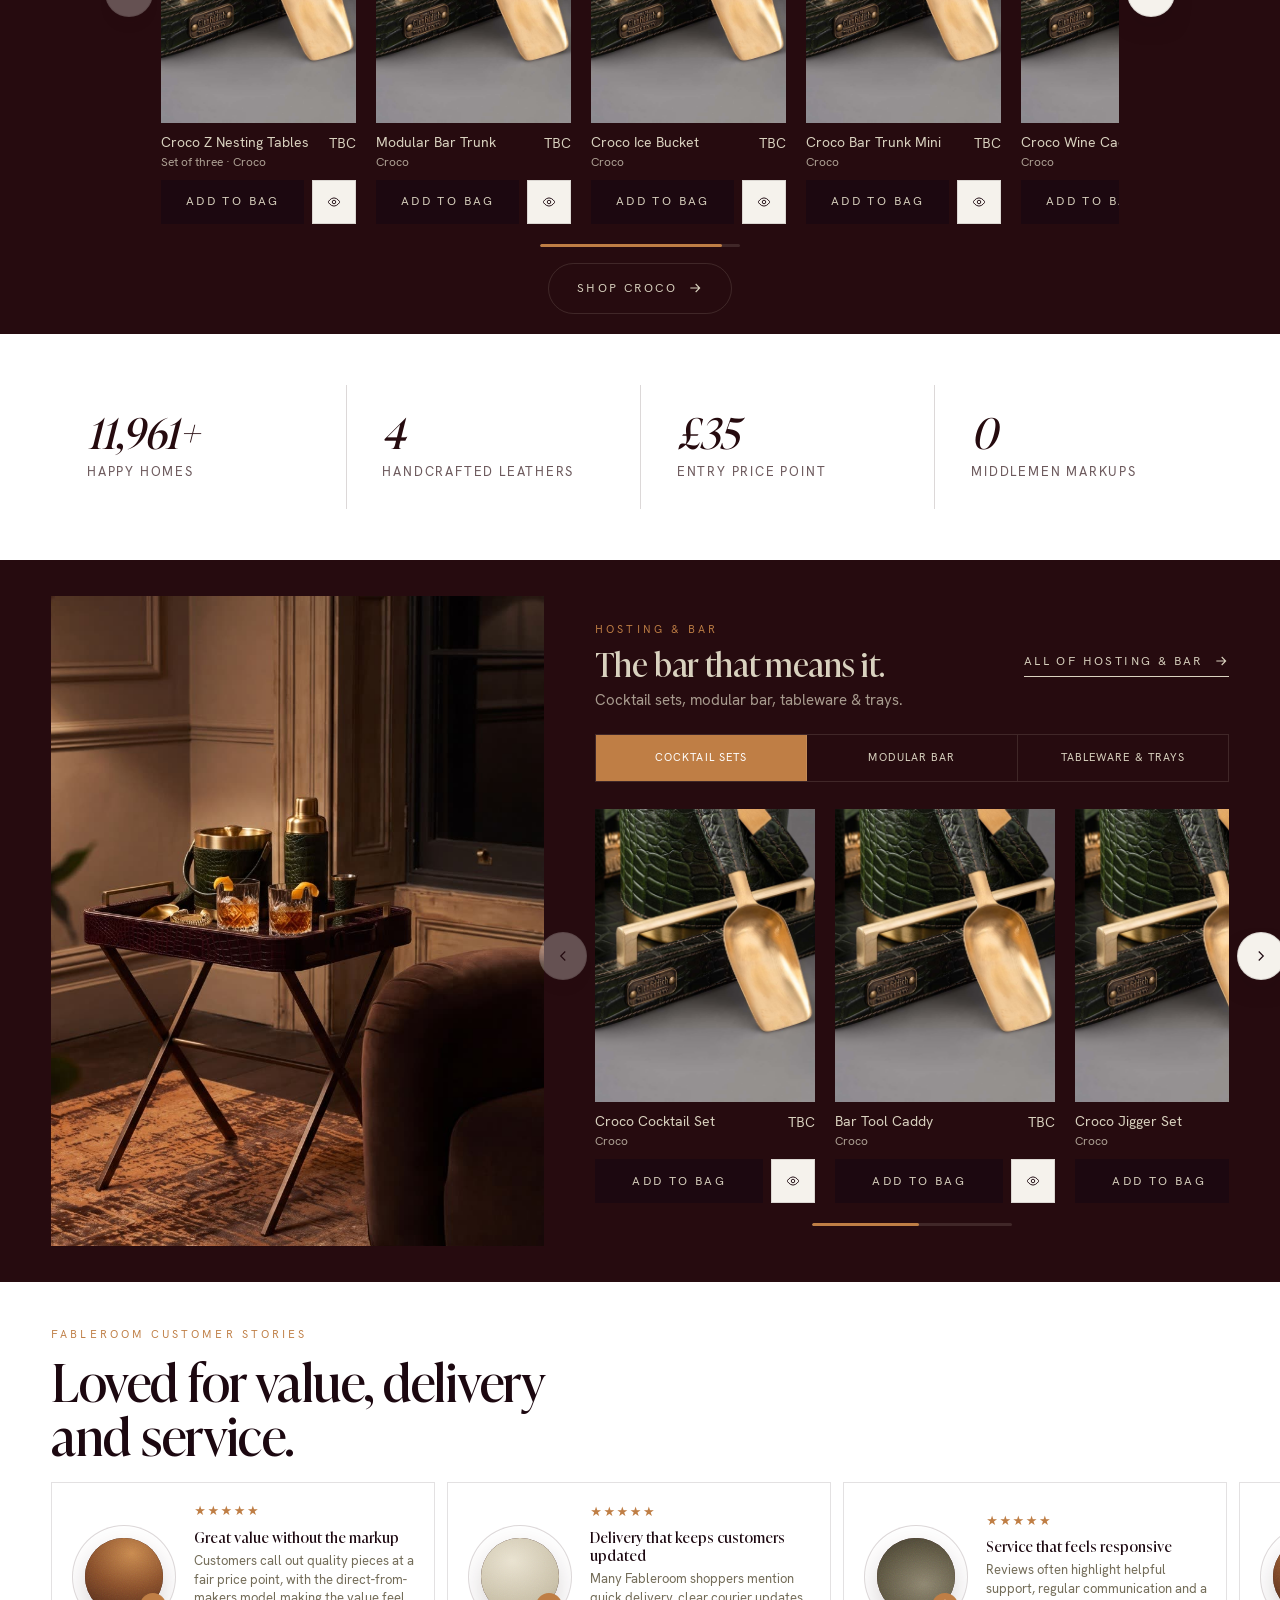
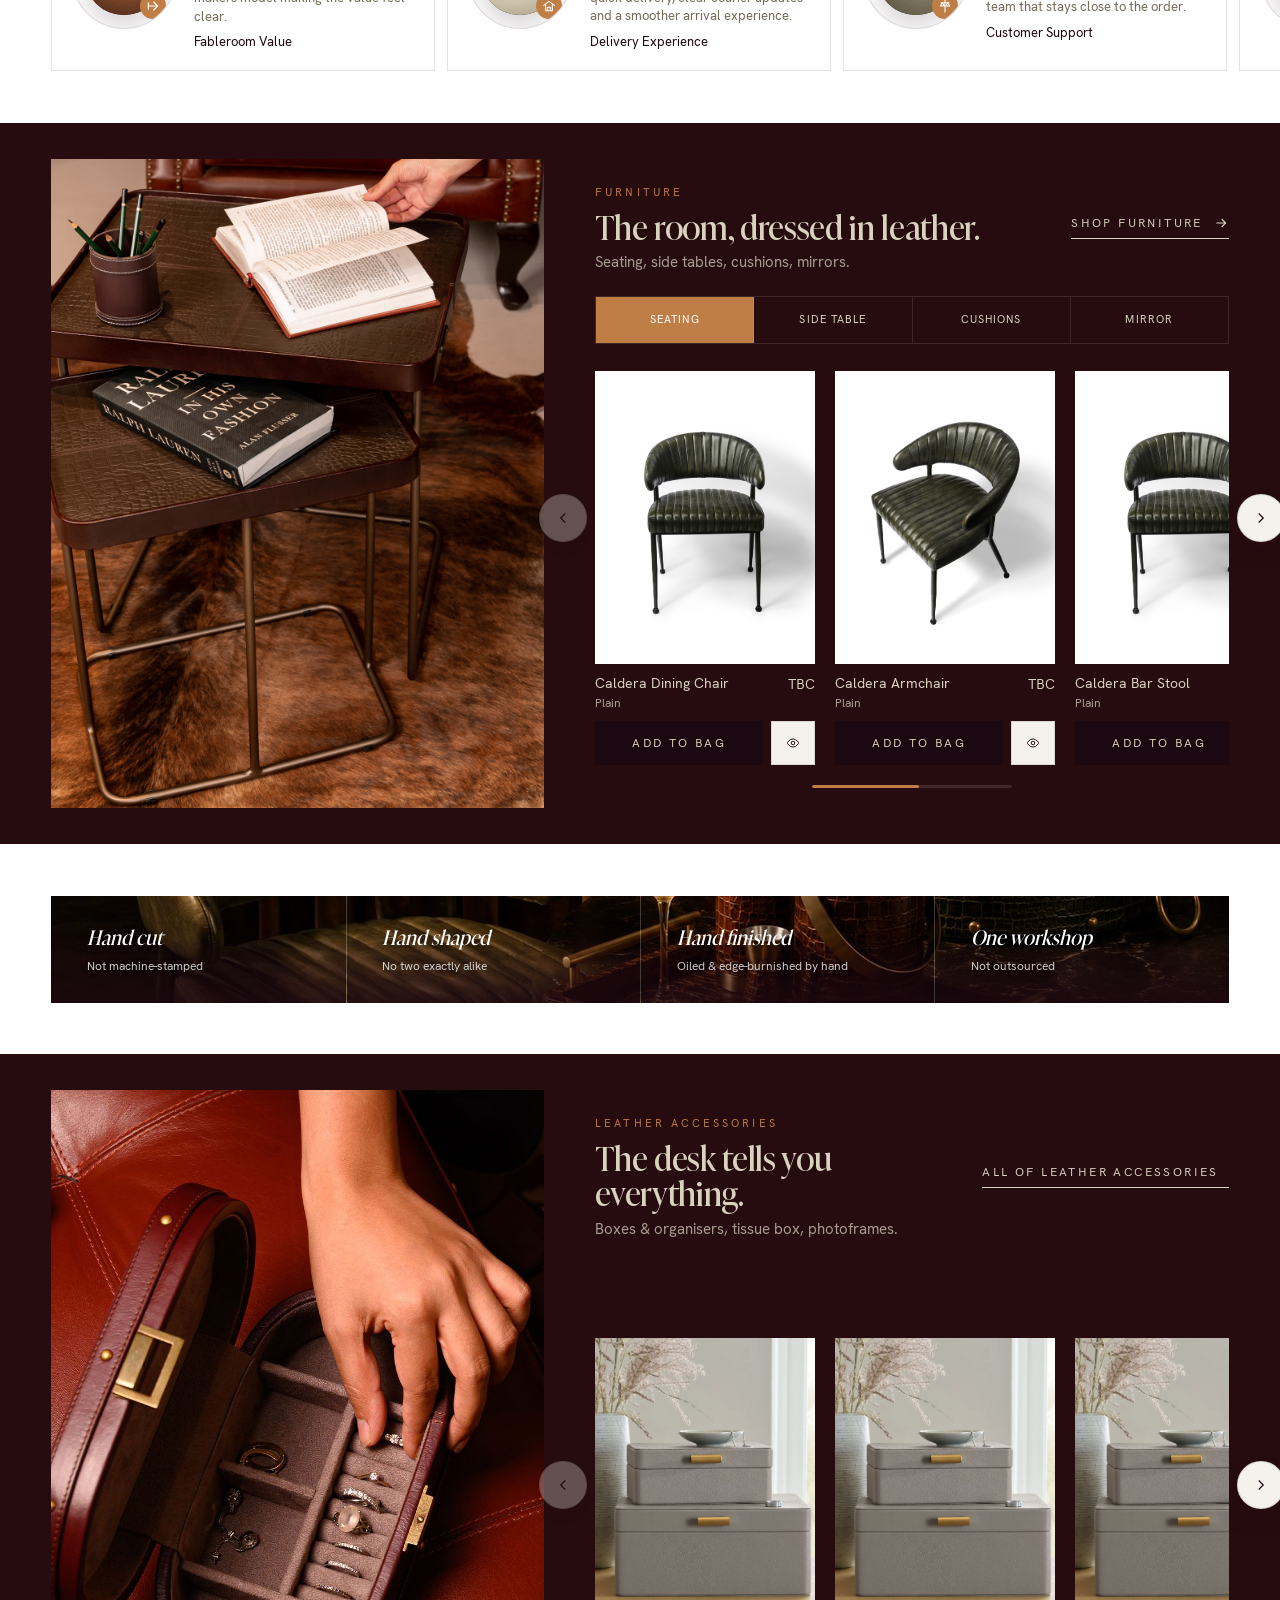
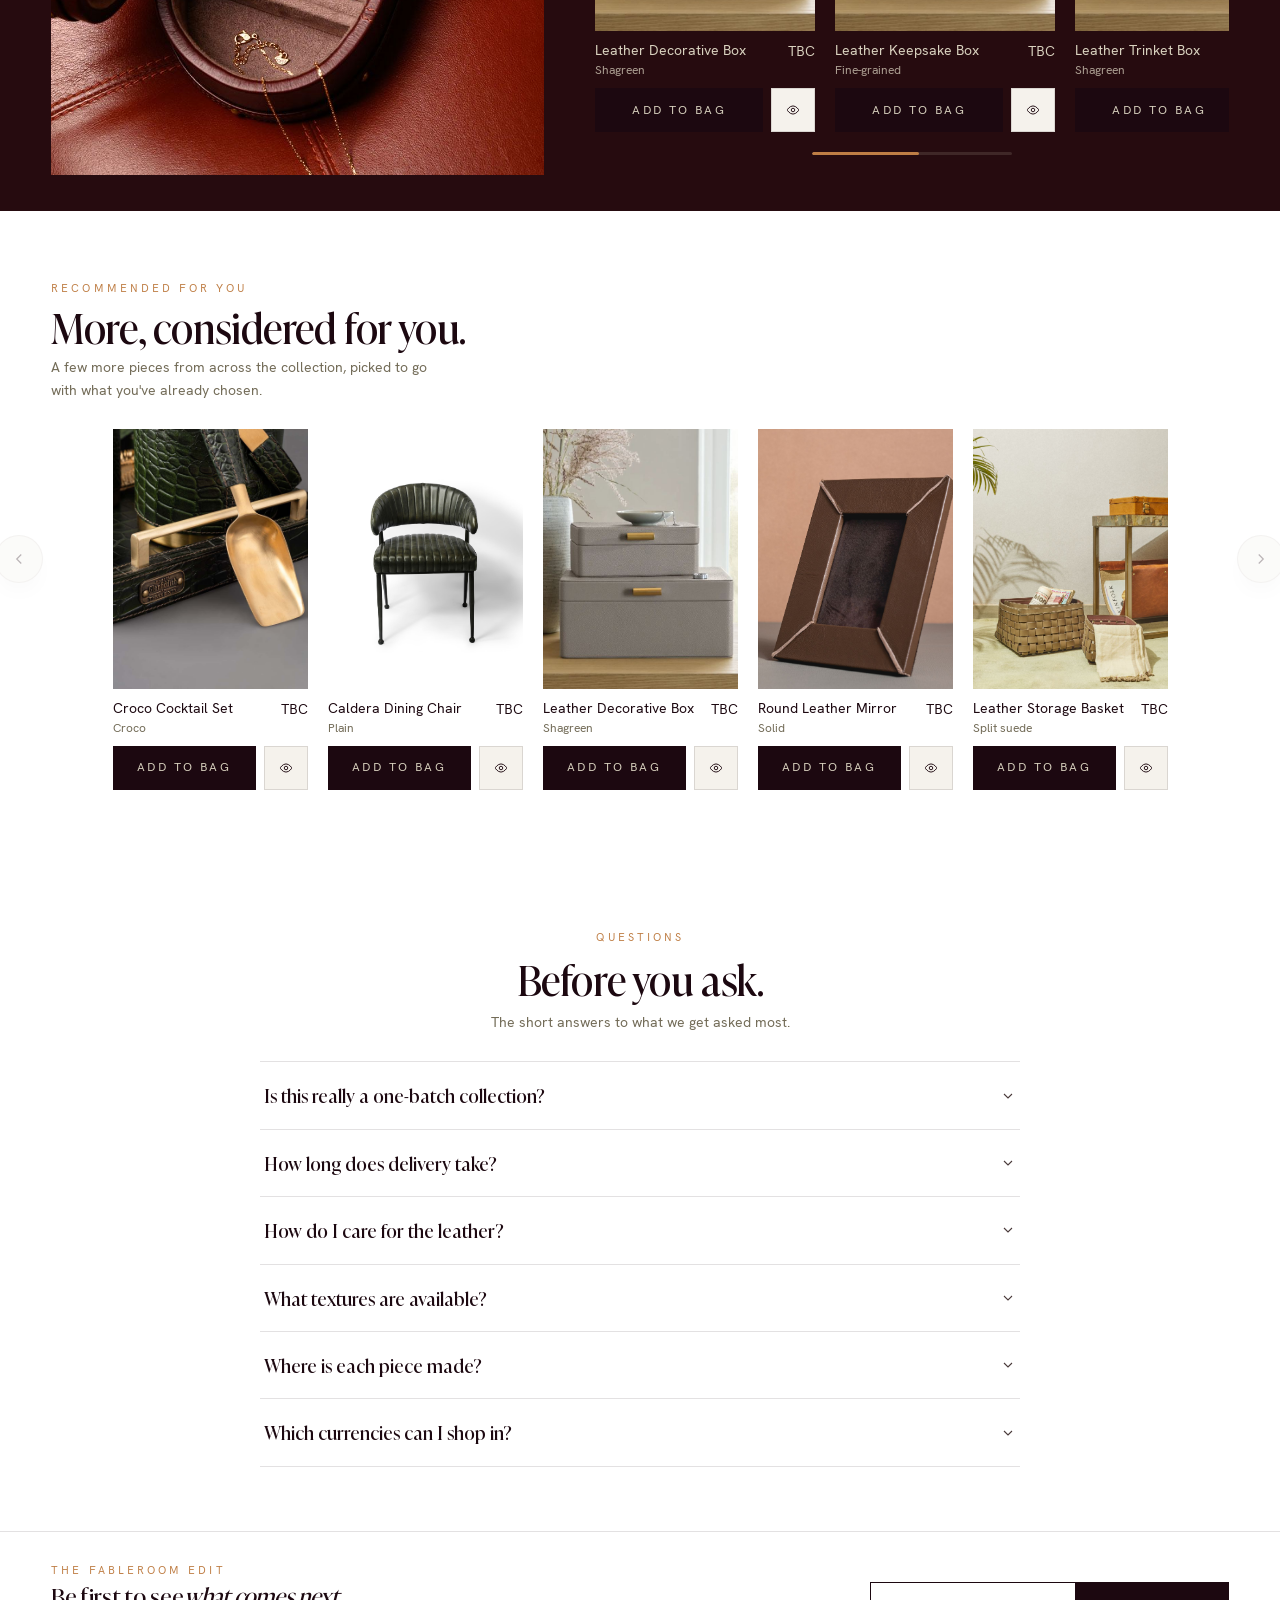
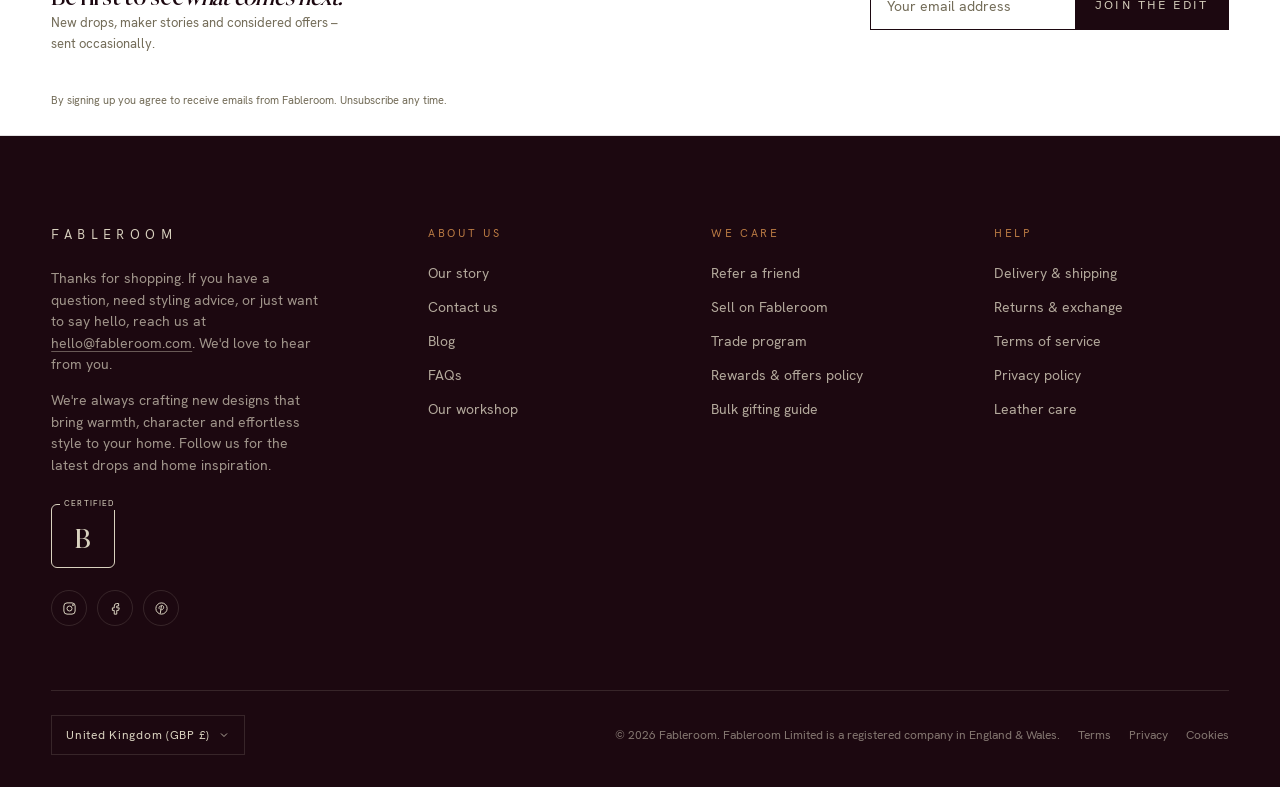
==== commit 62dfa226: "Add FABLEROOM x THREE SIXTY brandmark to Shops section Replace the plain "THE COLLECTION" eyebrow ab" ====
--- a/after-hours.html
+++ b/after-hours.html
@@ -195,6 +195,11 @@
 .categories h2{font-size:clamp(30px,3.2vw,46px);line-height:1.05}
 .categories .intro{color:var(--grey);font-size:14px;margin-top:22px;max-width:40ch;font-weight:300}
 .categories .cat-cta{margin-top:12px;color:var(--licorice);letter-spacing:.08em}
+.categories .cat-brandmark{display:flex;align-items:center;gap:14px;margin-top:20px}
+.categories .cat-brandmark img{width:auto;display:block}
+.categories .cat-brandmark img.fableroom{height:10px}
+.categories .cat-brandmark img.three-sixty{height:10px}
+.categories .cat-brandmark .x{font-family:var(--font-body);font-weight:400;font-size:20px;color:var(--grey);line-height:1;position:relative;top:-2px}
 .tiles{display:grid;grid-template-columns:repeat(3,1fr);gap:var(--space-xs)}
 .tile{position:relative;aspect-ratio:3/4;overflow:hidden;display:block;color:var(--bone)}
 .tile .ph{position:absolute;inset:0;transition:transform 1.1s var(--ease-out)}
@@ -779,6 +784,10 @@
   .categories .wrap{grid-template-columns:1fr;gap:18px}
   .categories .intro{max-width:none;font-size:11px;line-height:1.45;margin-top:14px}
   .categories .cat-cta{margin-top:10px;font-size:10.5px}
+  .categories .cat-brandmark{margin-top:14px;gap:11px}
+  .categories .cat-brandmark img.fableroom{height:10px}
+  .categories .cat-brandmark img.three-sixty{height:10px}
+  .categories .cat-brandmark .x{font-size:17px;top:-1.25px}
   .tiles{grid-template-columns:repeat(3,1fr)}
   .track{grid-auto-columns:calc((100% - var(--gap))/2)}
   .car-nav{display:none}
@@ -1088,8 +1097,12 @@
 <section class="categories" id="categories" aria-labelledby="catTitle">
   <div class="wrap">
     <div class="reveal">
-      <span class="eyebrow">The collection</span>
-      <h2 class="display" id="catTitle" style="margin-top:14px">The <em>Shops</em></h2>
+      <h2 class="display" id="catTitle">The <em>Shops</em></h2>
+      <div class="cat-brandmark">
+        <img class="fableroom" src="assets/img/fableroom-wordmark.png" alt="Fableroom">
+        <span class="x">&times;</span>
+        <img class="three-sixty" src="assets/img/three-sixty-wordmark.png" alt="Three Sixty">
+      </div>
       <p class="intro">Three parts of the same evening, held together by four handcrafted leathers. Start where you already know what you want.</p>
       <a class="link-arrow cat-cta" href="#materials-filter">View all <svg viewBox="0 0 24 24" fill="none" stroke="currentColor" stroke-width="1.6"><path d="M5 12h14M13 6l6 6-6 6"/></svg></a>
     </div>
